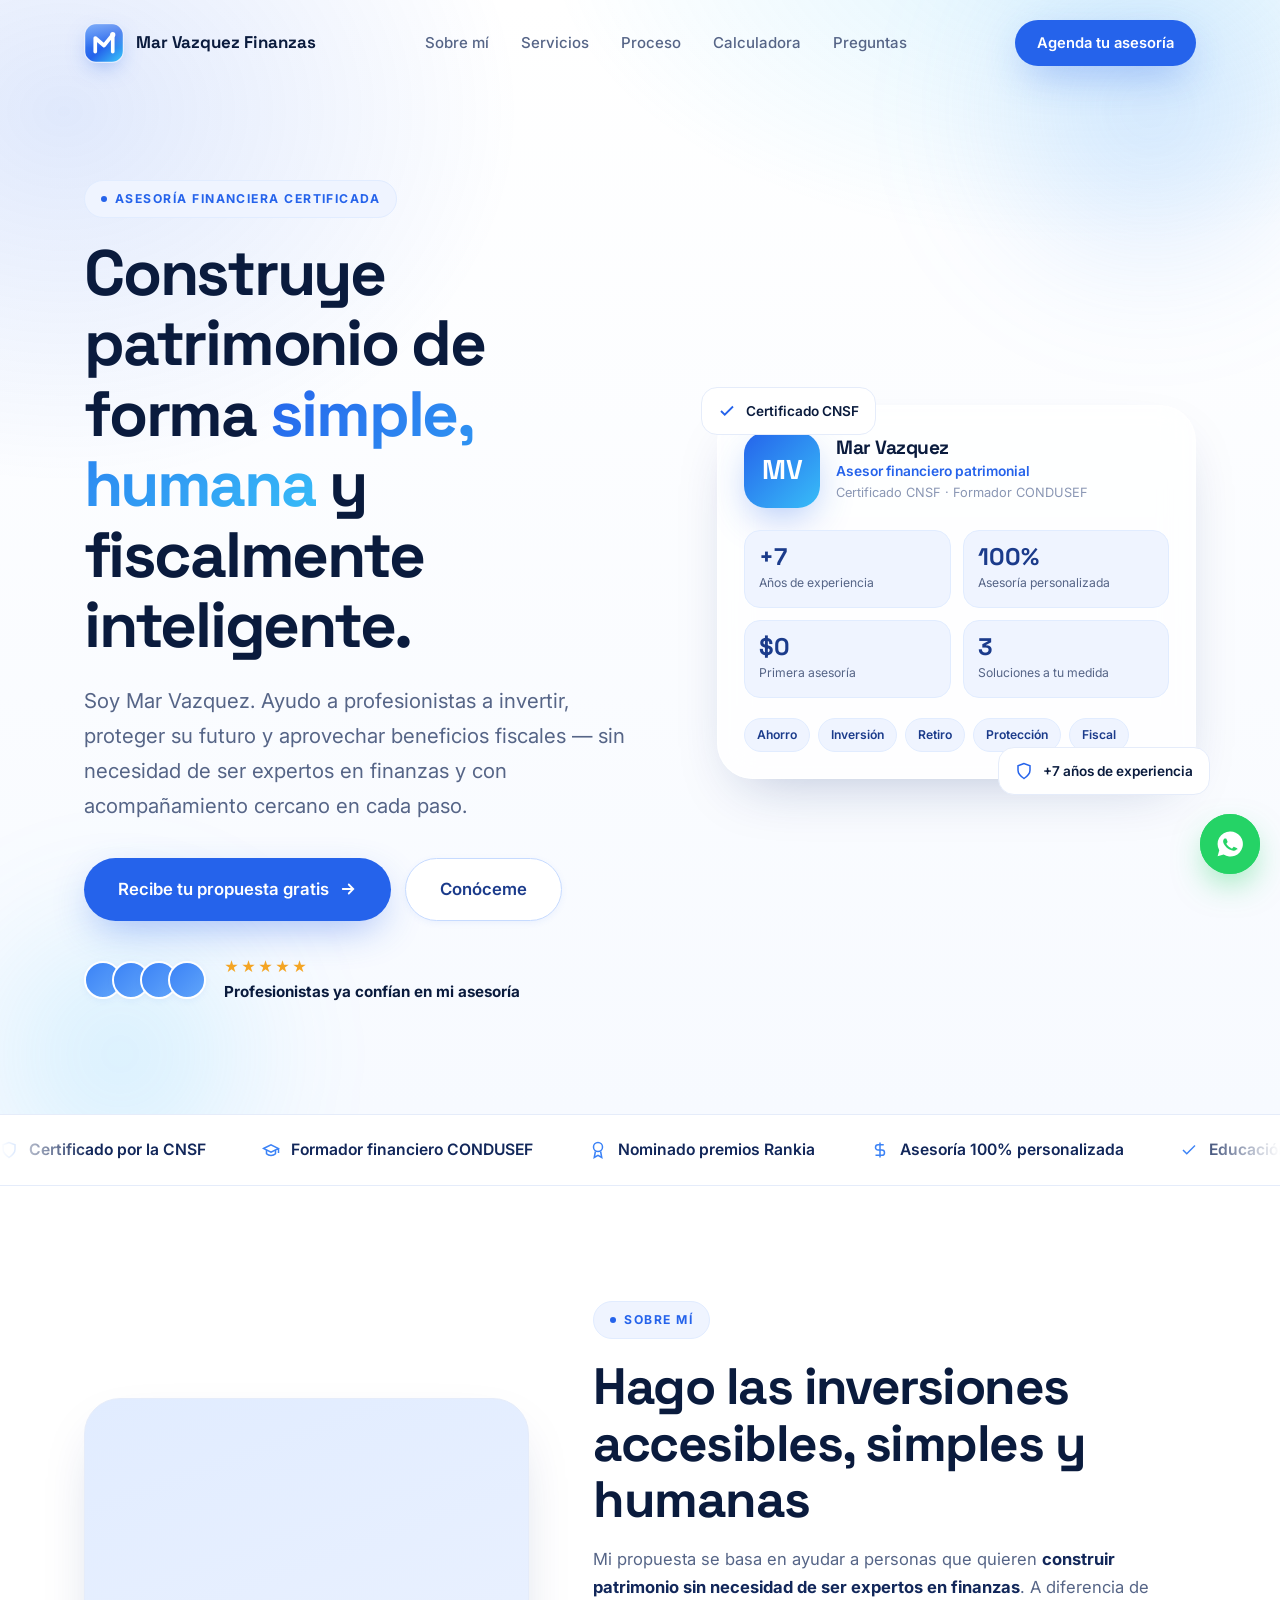
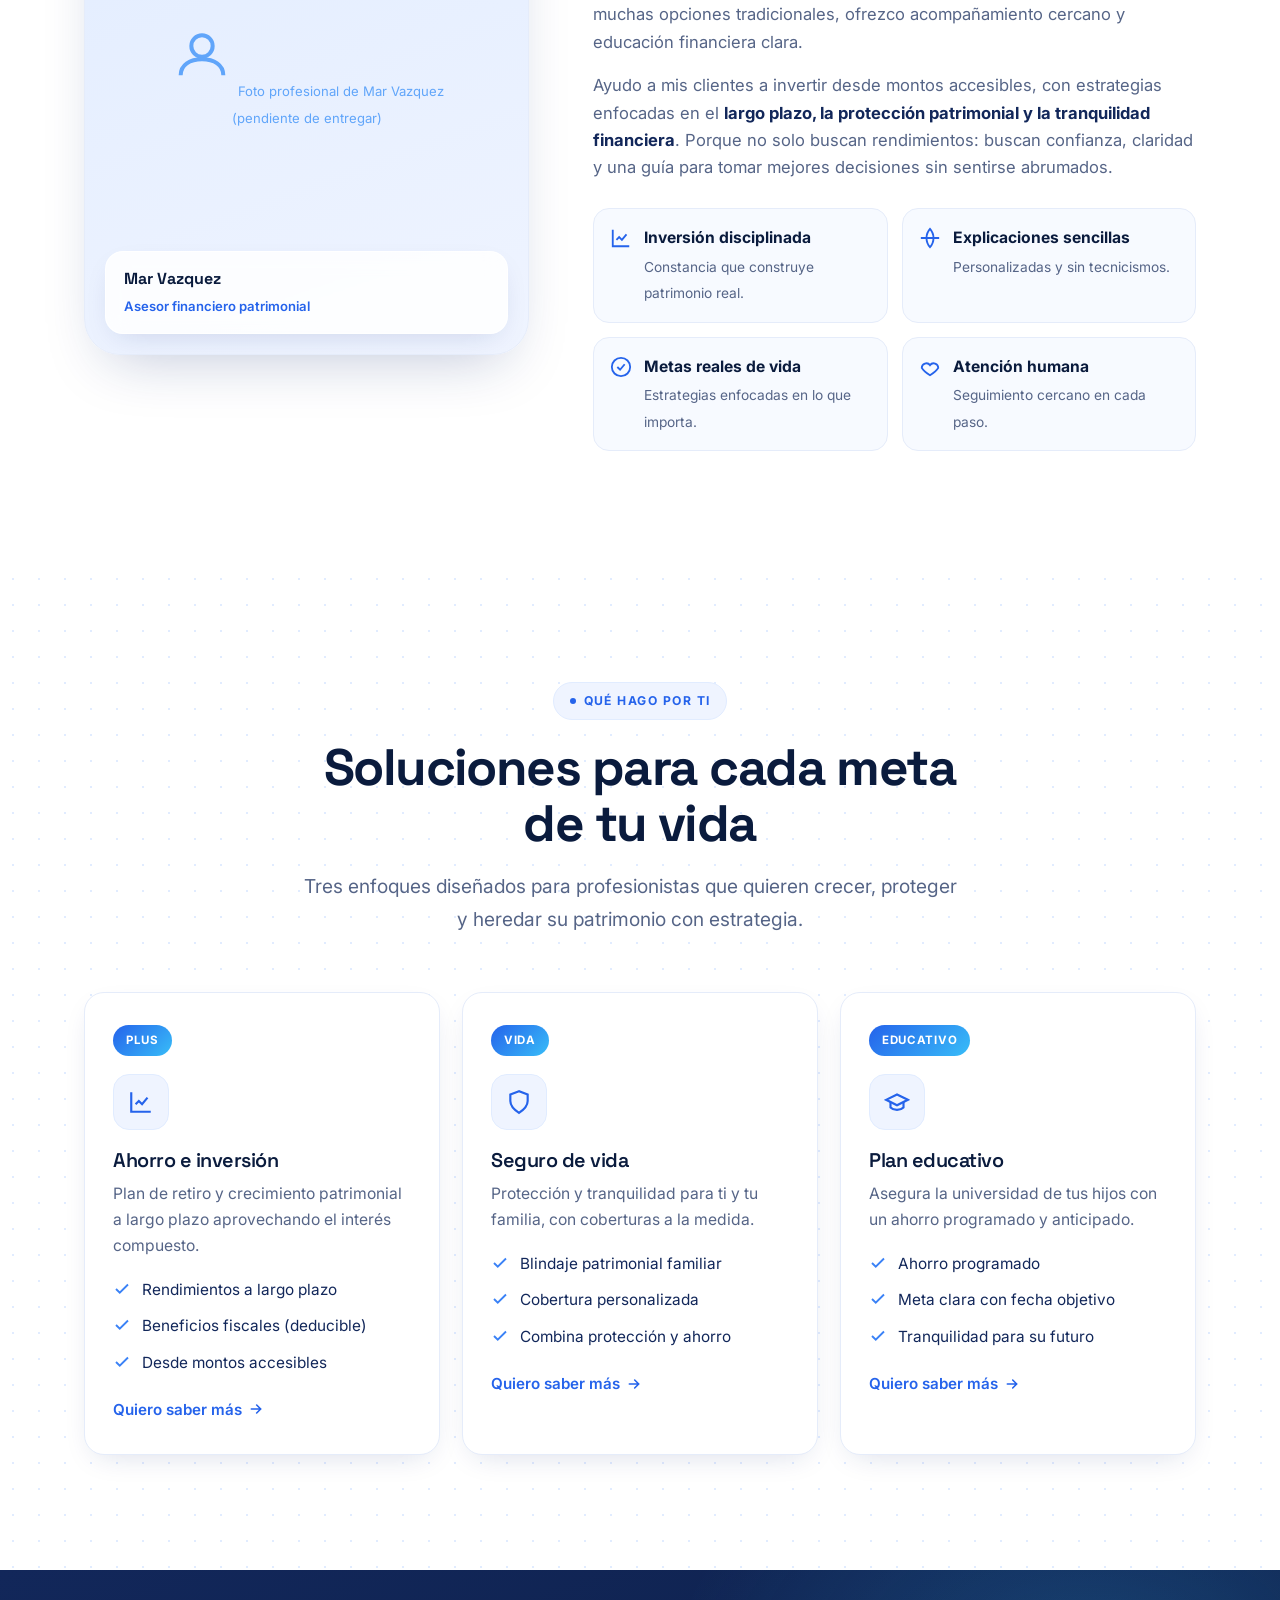
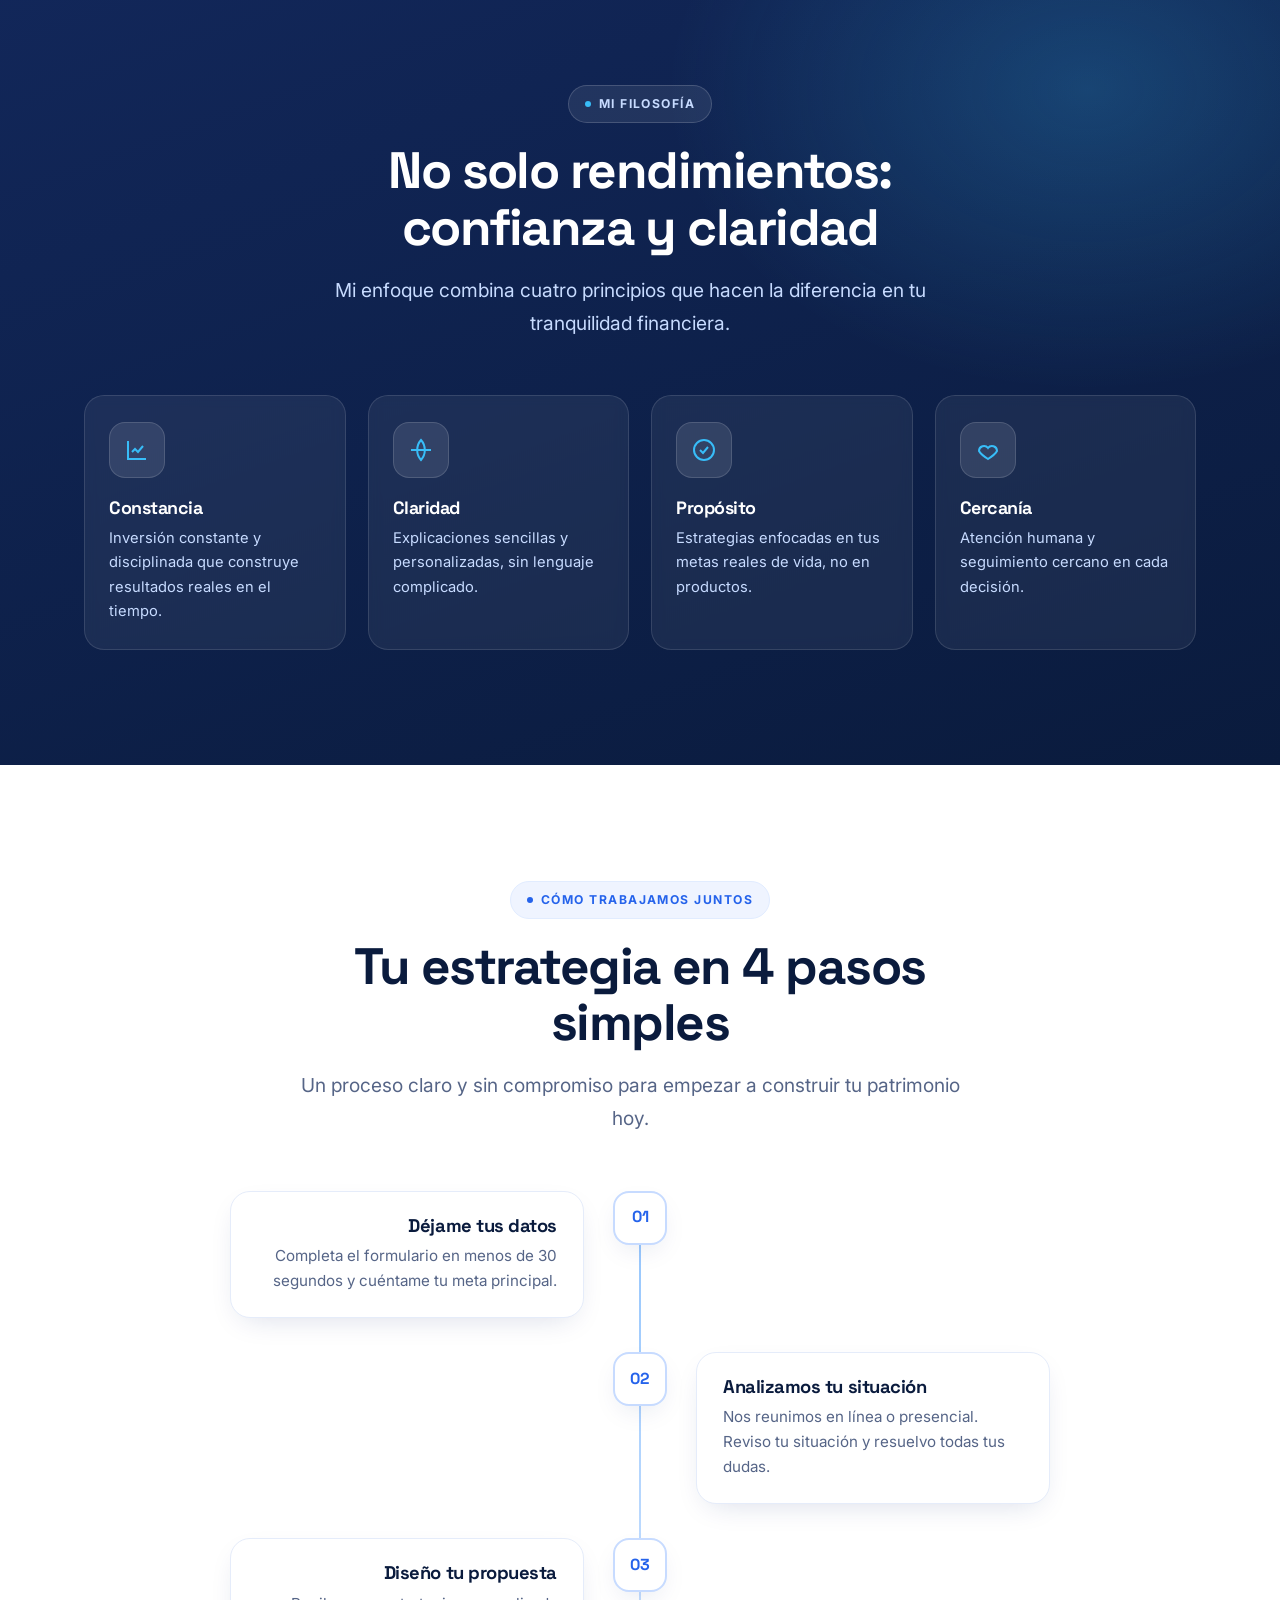
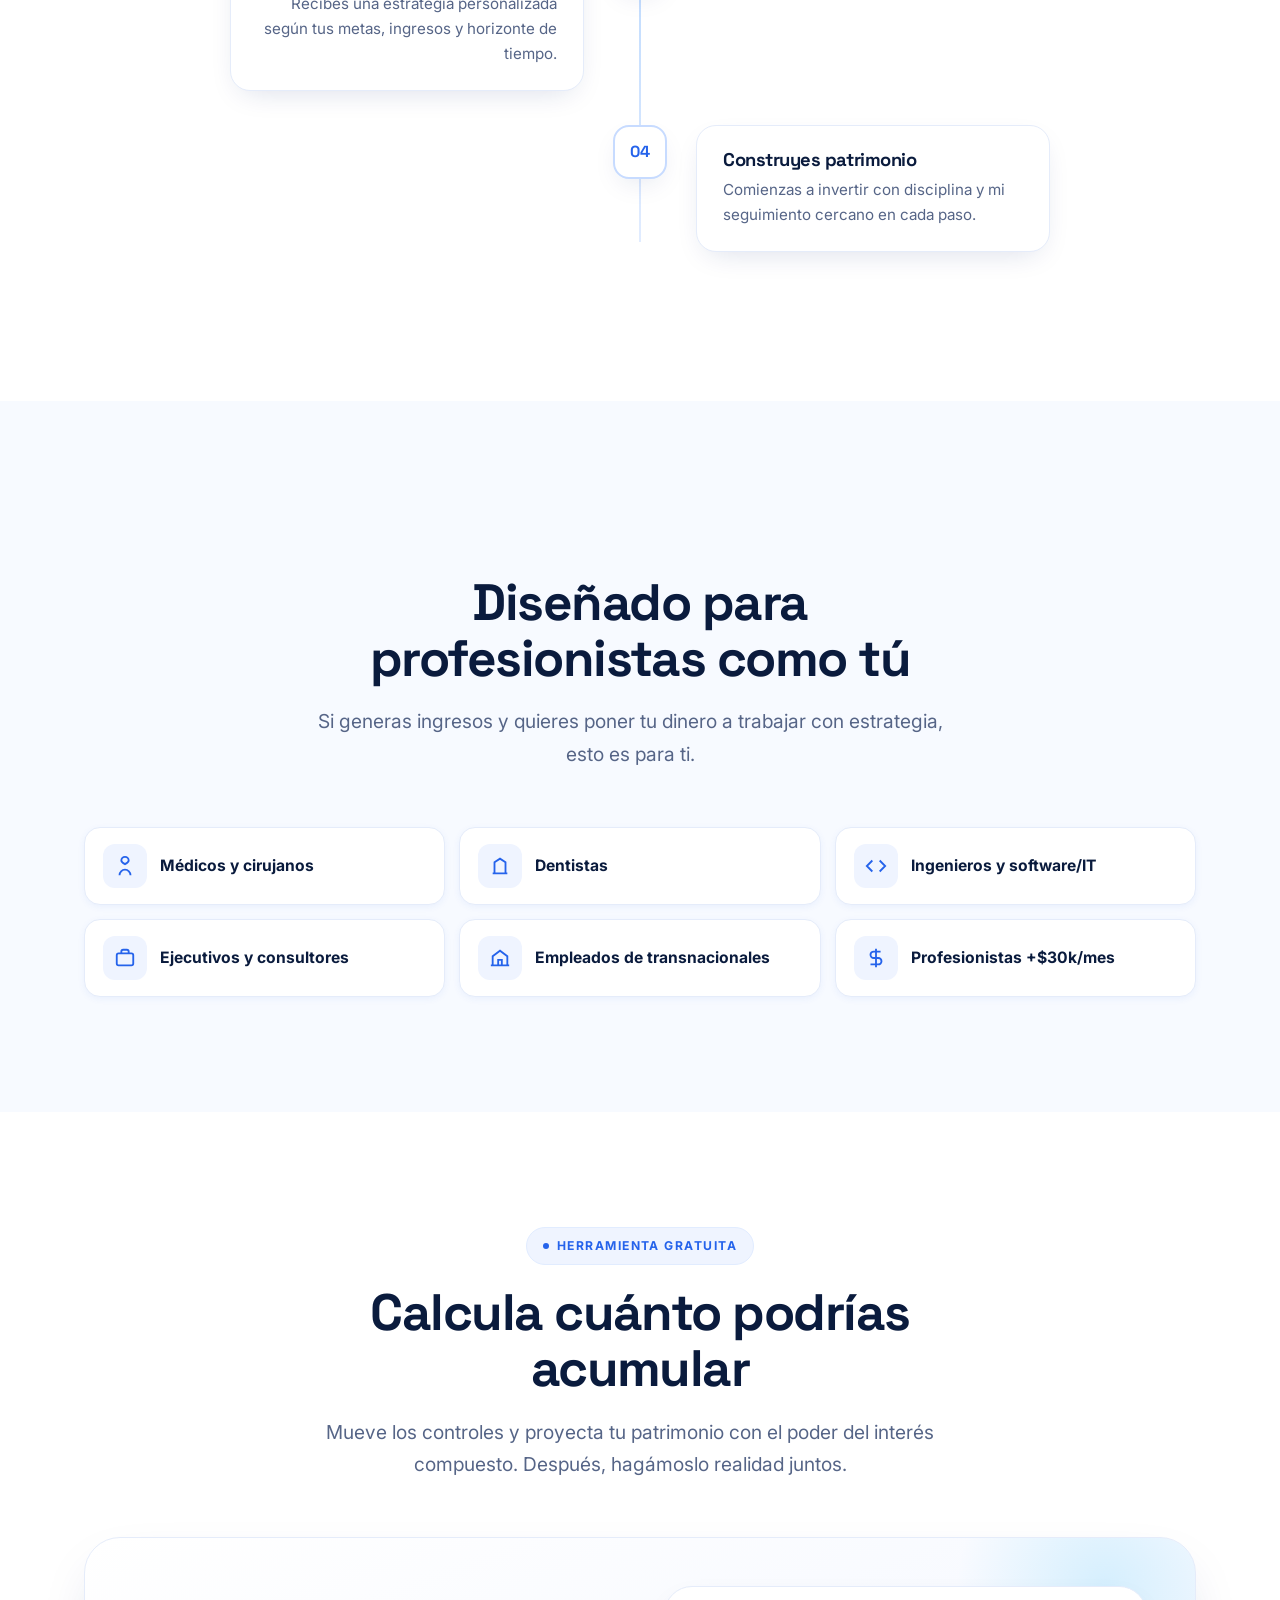
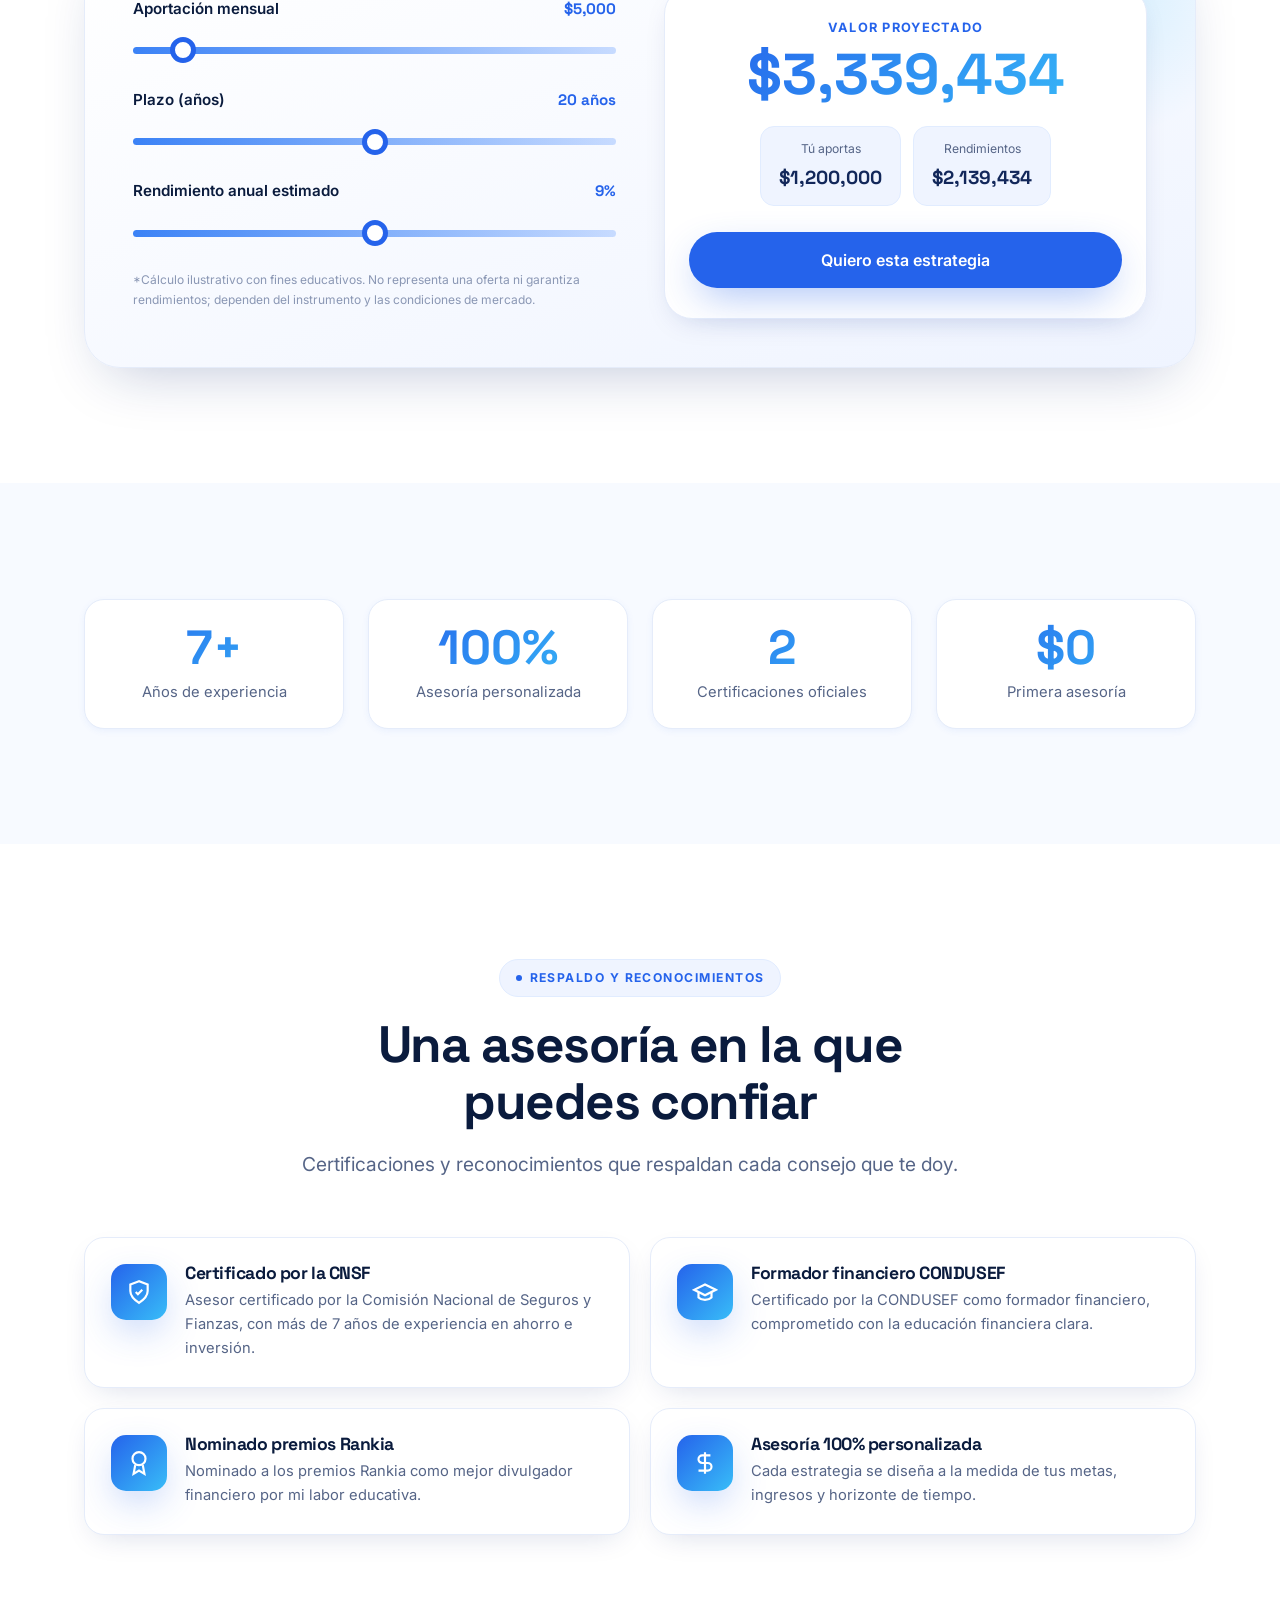
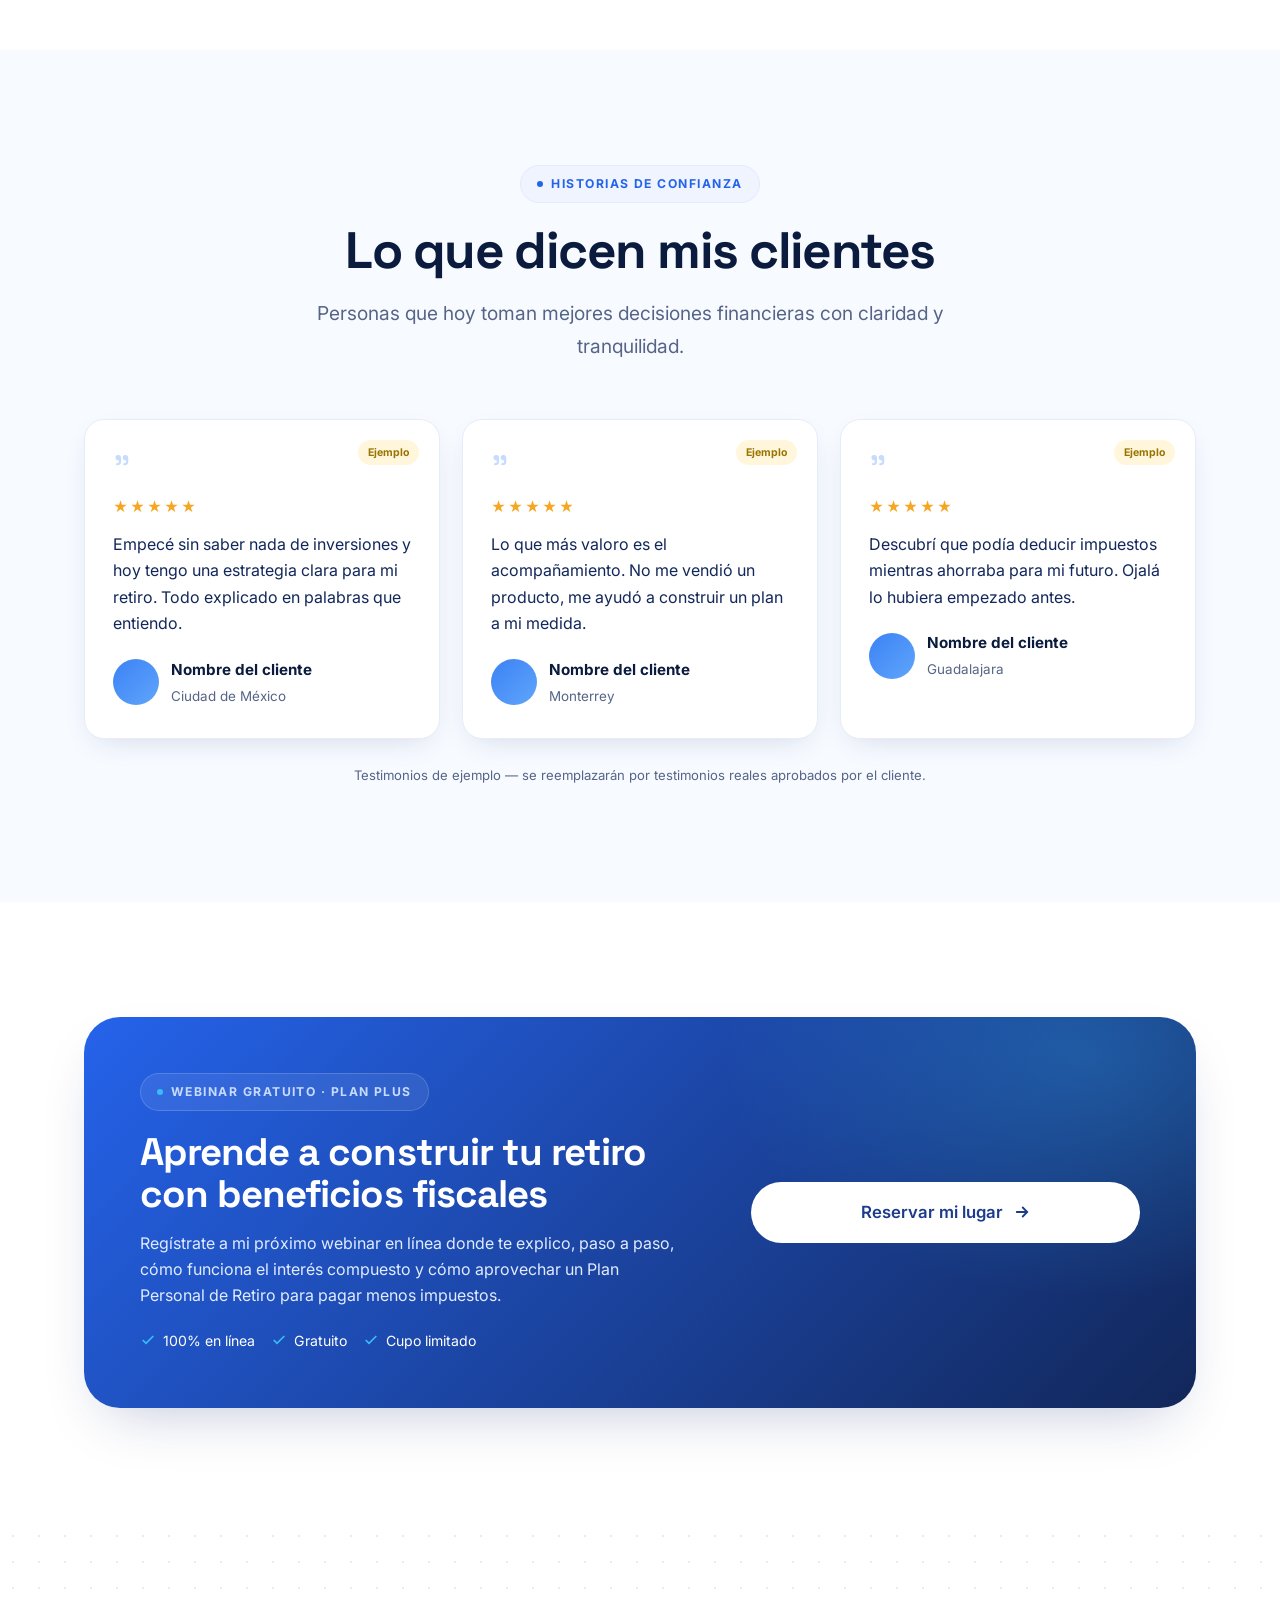
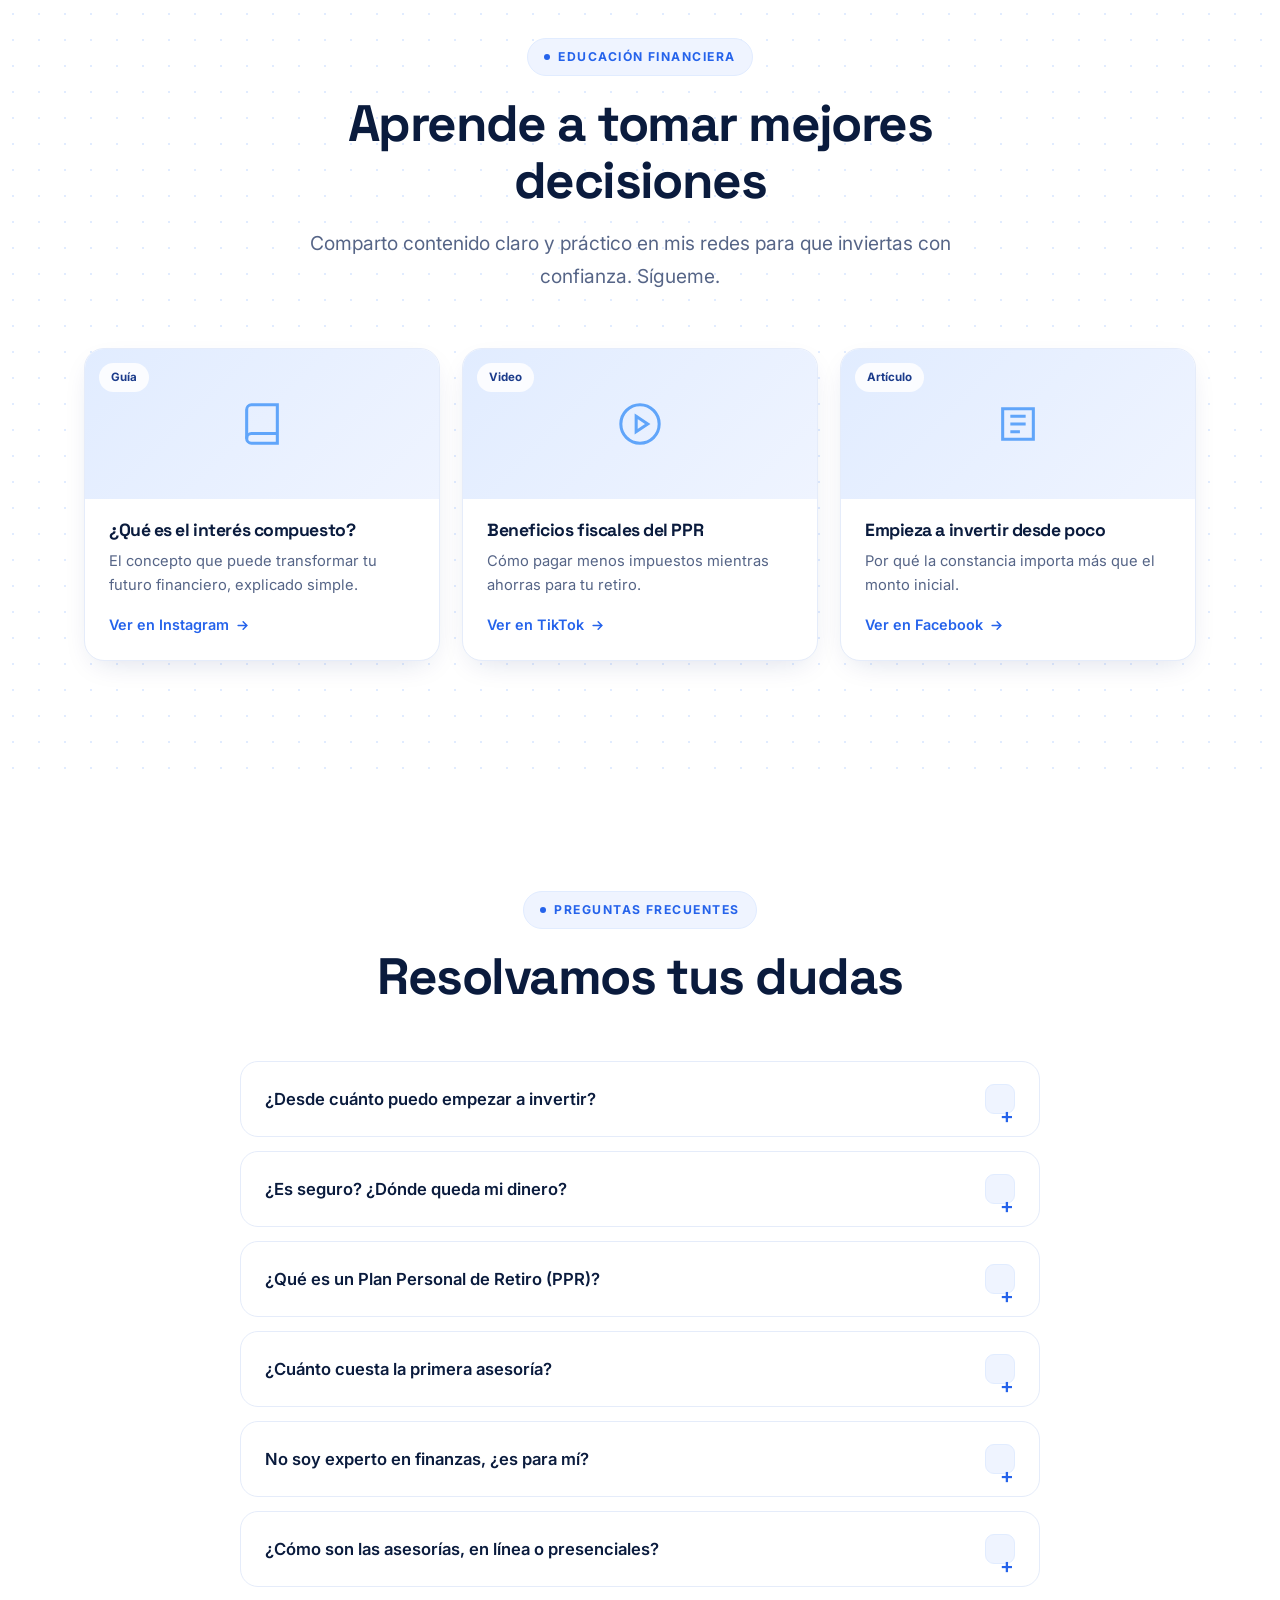
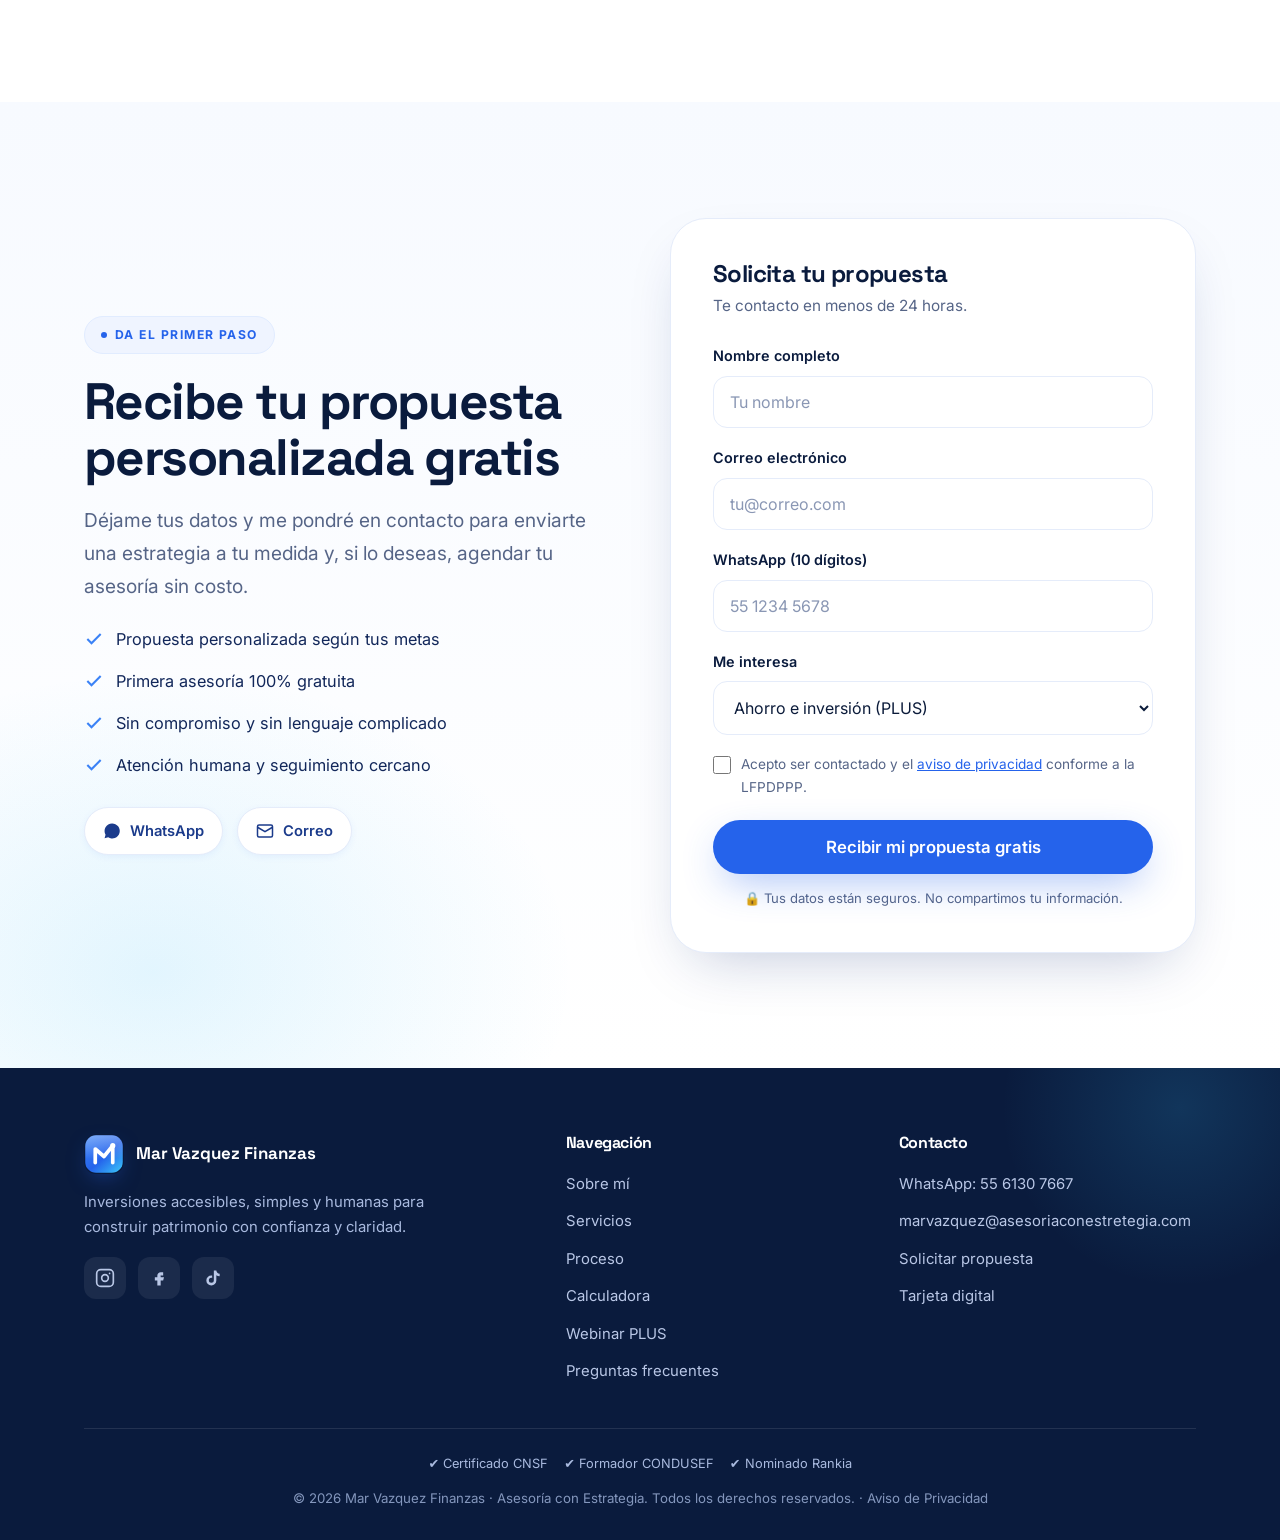
==== index.html @ 8e6b43f3 "Add files via upload" ====
<!DOCTYPE html>
<html lang="es-MX">
<head>
<meta charset="UTF-8" />
<meta name="viewport" content="width=device-width, initial-scale=1.0" />
<title>Mar Vazquez Finanzas · Asesoría patrimonial para profesionistas</title>
<meta name="description" content="Conoce a Mar Vazquez, asesor financiero certificado CNSF y CONDUSEF. Te ayudo a construir patrimonio de forma simple, humana y fiscalmente inteligente con estrategias de ahorro, inversión y protección." />

<!-- Open Graph -->
<meta property="og:type" content="website" />
<meta property="og:title" content="Mar Vazquez Finanzas · Asesoría patrimonial para profesionistas" />
<meta property="og:description" content="Inversiones accesibles, simples y humanas. Construye patrimonio con un asesor certificado CNSF y CONDUSEF." />
<meta property="og:locale" content="es_MX" />

<!-- Favicons -->
<link rel="icon" href="assets/favicon.svg" type="image/svg+xml" />
<link rel="icon" href="assets/favicon-32.png" sizes="32x32" type="image/png" />
<link rel="icon" href="assets/favicon-16.png" sizes="16x16" type="image/png" />
<link rel="apple-touch-icon" href="assets/apple-touch-icon.png" />
<meta name="theme-color" content="#2563EB" />

<link rel="preconnect" href="https://fonts.googleapis.com" />
<link rel="preconnect" href="https://fonts.gstatic.com" crossorigin />
<link href="https://fonts.googleapis.com/css2?family=Inter:wght@400;500;600;700&family=Space+Grotesk:wght@500;600;700&display=swap" rel="stylesheet" />

<!-- Estilos -->
<link rel="stylesheet" href="css/styles.css" />
</head>
<body>

<!-- ======================= HEADER ======================= -->
<header id="header">
  <div class="wrap nav">
    <a href="#top" class="brand"><img class="mark" src="assets/logo.svg" width="40" height="40" alt="Mar Vazquez Finanzas" />Mar Vazquez Finanzas</a>
    <nav class="nav-links">
      <a href="#sobre-mi">Sobre mí</a>
      <a href="#servicios">Servicios</a>
      <a href="#proceso">Proceso</a>
      <a href="#calculadora">Calculadora</a>
      <a href="#faq">Preguntas</a>
    </nav>
    <a href="#contacto" class="btn btn-primary nav-cta"><span class="cta-full">Agenda tu asesoría</span><span class="cta-short">Agenda</span></a>
  </div>
</header>

<!-- ======================= HERO ======================= -->
<section class="hero" id="top">
  <div class="hero-orb o1"></div>
  <div class="hero-orb o2"></div>
  <div class="wrap">
    <div>
      <span class="eyebrow reveal"><span class="dot"></span> Asesoría financiera certificada</span>
      <h1 class="reveal d1">Construye patrimonio de forma <span class="grad-text">simple, humana</span> y fiscalmente inteligente.</h1>
      <p class="sub reveal d2">Soy Mar Vazquez. Ayudo a profesionistas a invertir, proteger su futuro y aprovechar beneficios fiscales — sin necesidad de ser expertos en finanzas y con acompañamiento cercano en cada paso.</p>
      <div class="hero-cta reveal d3">
        <a href="#contacto" class="btn btn-primary btn-lg">Recibe tu propuesta gratis
          <svg width="18" height="18" viewBox="0 0 24 24" fill="none" stroke="currentColor" stroke-width="2.4" stroke-linecap="round"><path d="M5 12h14M13 6l6 6-6 6"/></svg>
        </a>
        <a href="#sobre-mi" class="btn btn-outline btn-lg">Conóceme</a>
      </div>
      <div class="hero-meta reveal d4">
        <div class="avs"><span></span><span></span><span></span><span></span></div>
        <small><span class="stars">★★★★★</span><b>Profesionistas ya confían en mi asesoría</b></small>
      </div>
    </div>

    <div class="hero-visual reveal-scale d2">
      <div class="badge-float b1">
        <svg width="18" height="18" viewBox="0 0 24 24" fill="none" stroke="currentColor" stroke-width="2.4"><path d="M20 6 9 17l-5-5"/></svg>
        Certificado CNSF
      </div>
      <div class="badge-float b2">
        <svg width="18" height="18" viewBox="0 0 24 24" fill="none" stroke="currentColor" stroke-width="2"><path d="M12 2 4 5v6c0 5 3.5 8 8 11 4.5-3 8-6 8-11V5l-8-3Z"/></svg>
        +7 años de experiencia
      </div>
      <div class="profile-card">
        <div class="profile-top">
          <div class="profile-avatar">MV</div>
          <div>
            <h3>Mar Vazquez</h3>
            <div class="role">Asesor financiero patrimonial</div>
            <div class="cert">Certificado CNSF · Formador CONDUSEF</div>
          </div>
        </div>
        <div class="profile-metrics">
          <div class="pm"><div class="k">+7</div><div class="l">Años de experiencia</div></div>
          <div class="pm"><div class="k">100%</div><div class="l">Asesoría personalizada</div></div>
          <div class="pm"><div class="k">$0</div><div class="l">Primera asesoría</div></div>
          <div class="pm"><div class="k">3</div><div class="l">Soluciones a tu medida</div></div>
        </div>
        <div class="profile-tags">
          <span>Ahorro</span><span>Inversión</span><span>Retiro</span><span>Protección</span><span>Fiscal</span>
        </div>
      </div>
    </div>
  </div>
</section>

<!-- ======================= MARQUEE CERTIFICACIONES ======================= -->
<div class="marquee" aria-hidden="true">
  <div class="marquee-track">
    <span class="marquee-item"><svg width="18" height="18" viewBox="0 0 24 24" fill="none" stroke="currentColor" stroke-width="2"><path d="M12 2 4 5v6c0 5 3.5 8 8 11 4.5-3 8-6 8-11V5l-8-3Z"/></svg> Certificado por la CNSF</span>
    <span class="marquee-item"><svg width="18" height="18" viewBox="0 0 24 24" fill="none" stroke="currentColor" stroke-width="2"><path d="M22 10v6M2 10l10-5 10 5-10 5z"/><path d="M6 12v5c3 3 9 3 12 0v-5"/></svg> Formador financiero CONDUSEF</span>
    <span class="marquee-item"><svg width="18" height="18" viewBox="0 0 24 24" fill="none" stroke="currentColor" stroke-width="2"><circle cx="12" cy="8" r="6"/><path d="M8.5 14 7 22l5-3 5 3-1.5-8"/></svg> Nominado premios Rankia</span>
    <span class="marquee-item"><svg width="18" height="18" viewBox="0 0 24 24" fill="none" stroke="currentColor" stroke-width="2"><path d="M12 2v20M17 5H9.5a3.5 3.5 0 0 0 0 7h5a3.5 3.5 0 0 1 0 7H6"/></svg> Asesoría 100% personalizada</span>
    <span class="marquee-item"><svg width="18" height="18" viewBox="0 0 24 24" fill="none" stroke="currentColor" stroke-width="2"><path d="M20 6 9 17l-5-5"/></svg> Educación financiera clara</span>
    <!-- duplicado para loop continuo -->
    <span class="marquee-item"><svg width="18" height="18" viewBox="0 0 24 24" fill="none" stroke="currentColor" stroke-width="2"><path d="M12 2 4 5v6c0 5 3.5 8 8 11 4.5-3 8-6 8-11V5l-8-3Z"/></svg> Certificado por la CNSF</span>
    <span class="marquee-item"><svg width="18" height="18" viewBox="0 0 24 24" fill="none" stroke="currentColor" stroke-width="2"><path d="M22 10v6M2 10l10-5 10 5-10 5z"/><path d="M6 12v5c3 3 9 3 12 0v-5"/></svg> Formador financiero CONDUSEF</span>
    <span class="marquee-item"><svg width="18" height="18" viewBox="0 0 24 24" fill="none" stroke="currentColor" stroke-width="2"><circle cx="12" cy="8" r="6"/><path d="M8.5 14 7 22l5-3 5 3-1.5-8"/></svg> Nominado premios Rankia</span>
    <span class="marquee-item"><svg width="18" height="18" viewBox="0 0 24 24" fill="none" stroke="currentColor" stroke-width="2"><path d="M12 2v20M17 5H9.5a3.5 3.5 0 0 0 0 7h5a3.5 3.5 0 0 1 0 7H6"/></svg> Asesoría 100% personalizada</span>
    <span class="marquee-item"><svg width="18" height="18" viewBox="0 0 24 24" fill="none" stroke="currentColor" stroke-width="2"><path d="M20 6 9 17l-5-5"/></svg> Educación financiera clara</span>
  </div>
</div>

<!-- ======================= SOBRE MÍ ======================= -->
<section class="section-pad" id="sobre-mi">
  <div class="wrap about-grid">
    <div class="about-photo reveal-x">
      <div class="ph">
        <svg viewBox="0 0 24 24" fill="none" stroke="currentColor" stroke-width="1.5"><circle cx="12" cy="9" r="4"/><path d="M4 20c0-4 3.5-6 8-6s8 2 8 6"/></svg>
        <small>Foto profesional de Mar Vazquez<br>(pendiente de entregar)</small>
      </div>
      <div class="sig">
        <b>Mar Vazquez</b>
        <span>Asesor financiero patrimonial</span>
      </div>
    </div>
    <div class="about-text reveal-x right">
      <span class="eyebrow"><span class="dot"></span> Sobre mí</span>
      <h2 class="title">Hago las inversiones accesibles, simples y humanas</h2>
      <p>Mi propuesta se basa en ayudar a personas que quieren <strong>construir patrimonio sin necesidad de ser expertos en finanzas</strong>. A diferencia de muchas opciones tradicionales, ofrezco acompañamiento cercano y educación financiera clara.</p>
      <p>Ayudo a mis clientes a invertir desde montos accesibles, con estrategias enfocadas en el <strong>largo plazo, la protección patrimonial y la tranquilidad financiera</strong>. Porque no solo buscan rendimientos: buscan confianza, claridad y una guía para tomar mejores decisiones sin sentirse abrumados.</p>
      <div class="pillars">
        <div class="pillar"><svg width="22" height="22" viewBox="0 0 24 24" fill="none" stroke="currentColor" stroke-width="2"><path d="M3 3v18h18"/><path d="m7 14 3-3 3 3 5-6"/></svg><div><b>Inversión disciplinada</b><span>Constancia que construye patrimonio real.</span></div></div>
        <div class="pillar"><svg width="22" height="22" viewBox="0 0 24 24" fill="none" stroke="currentColor" stroke-width="2"><path d="M2 12h20M12 2a15 15 0 0 1 0 20 15 15 0 0 1 0-20Z"/></svg><div><b>Explicaciones sencillas</b><span>Personalizadas y sin tecnicismos.</span></div></div>
        <div class="pillar"><svg width="22" height="22" viewBox="0 0 24 24" fill="none" stroke="currentColor" stroke-width="2"><circle cx="12" cy="12" r="10"/><path d="m8 12 3 3 5-6"/></svg><div><b>Metas reales de vida</b><span>Estrategias enfocadas en lo que importa.</span></div></div>
        <div class="pillar"><svg width="22" height="22" viewBox="0 0 24 24" fill="none" stroke="currentColor" stroke-width="2"><path d="M12 21s-7-4.35-9-8a5 5 0 0 1 9-3 5 5 0 0 1 9 3c-2 3.65-9 8-9 8Z"/></svg><div><b>Atención humana</b><span>Seguimiento cercano en cada paso.</span></div></div>
      </div>
    </div>
  </div>
</section>

<!-- ======================= SERVICIOS / QUÉ HAGO ======================= -->
<section class="section-pad dotgrid" id="servicios">
  <div class="wrap">
    <div class="shead">
      <span class="eyebrow reveal"><span class="dot"></span> Qué hago por ti</span>
      <h2 class="title reveal d1">Soluciones para cada meta de tu vida</h2>
      <p class="lead reveal d2">Tres enfoques diseñados para profesionistas que quieren crecer, proteger y heredar su patrimonio con estrategia.</p>
    </div>
    <div class="grid cols-3">
      <div class="card prod reveal">
        <span class="tag">PLUS</span>
        <div class="icon"><svg width="26" height="26" viewBox="0 0 24 24" fill="none" stroke="currentColor" stroke-width="2"><path d="M3 3v18h18"/><path d="m7 14 3-3 3 3 5-6"/></svg></div>
        <h3>Ahorro e inversión</h3>
        <p>Plan de retiro y crecimiento patrimonial a largo plazo aprovechando el interés compuesto.</p>
        <ul>
          <li><svg width="18" height="18" viewBox="0 0 24 24" fill="none" stroke="currentColor" stroke-width="2.5"><path d="M20 6 9 17l-5-5"/></svg> Rendimientos a largo plazo</li>
          <li><svg width="18" height="18" viewBox="0 0 24 24" fill="none" stroke="currentColor" stroke-width="2.5"><path d="M20 6 9 17l-5-5"/></svg> Beneficios fiscales (deducible)</li>
          <li><svg width="18" height="18" viewBox="0 0 24 24" fill="none" stroke="currentColor" stroke-width="2.5"><path d="M20 6 9 17l-5-5"/></svg> Desde montos accesibles</li>
        </ul>
        <a href="#contacto" class="plink" data-interest="Ahorro e inversión (PLUS)">Quiero saber más
          <svg width="16" height="16" viewBox="0 0 24 24" fill="none" stroke="currentColor" stroke-width="2.4" stroke-linecap="round"><path d="M5 12h14M13 6l6 6-6 6"/></svg></a>
      </div>
      <div class="card prod reveal d1">
        <span class="tag">VIDA</span>
        <div class="icon"><svg width="26" height="26" viewBox="0 0 24 24" fill="none" stroke="currentColor" stroke-width="2"><path d="M12 2 4 5v6c0 5 3.5 8 8 11 4.5-3 8-6 8-11V5l-8-3Z"/></svg></div>
        <h3>Seguro de vida</h3>
        <p>Protección y tranquilidad para ti y tu familia, con coberturas a la medida.</p>
        <ul>
          <li><svg width="18" height="18" viewBox="0 0 24 24" fill="none" stroke="currentColor" stroke-width="2.5"><path d="M20 6 9 17l-5-5"/></svg> Blindaje patrimonial familiar</li>
          <li><svg width="18" height="18" viewBox="0 0 24 24" fill="none" stroke="currentColor" stroke-width="2.5"><path d="M20 6 9 17l-5-5"/></svg> Cobertura personalizada</li>
          <li><svg width="18" height="18" viewBox="0 0 24 24" fill="none" stroke="currentColor" stroke-width="2.5"><path d="M20 6 9 17l-5-5"/></svg> Combina protección y ahorro</li>
        </ul>
        <a href="#contacto" class="plink" data-interest="Seguro de vida (VIDA)">Quiero saber más
          <svg width="16" height="16" viewBox="0 0 24 24" fill="none" stroke="currentColor" stroke-width="2.4" stroke-linecap="round"><path d="M5 12h14M13 6l6 6-6 6"/></svg></a>
      </div>
      <div class="card prod reveal d2">
        <span class="tag">EDUCATIVO</span>
        <div class="icon"><svg width="26" height="26" viewBox="0 0 24 24" fill="none" stroke="currentColor" stroke-width="2"><path d="M22 10 12 5 2 10l10 5 10-5Z"/><path d="M6 12v5c3 3 9 3 12 0v-5"/></svg></div>
        <h3>Plan educativo</h3>
        <p>Asegura la universidad de tus hijos con un ahorro programado y anticipado.</p>
        <ul>
          <li><svg width="18" height="18" viewBox="0 0 24 24" fill="none" stroke="currentColor" stroke-width="2.5"><path d="M20 6 9 17l-5-5"/></svg> Ahorro programado</li>
          <li><svg width="18" height="18" viewBox="0 0 24 24" fill="none" stroke="currentColor" stroke-width="2.5"><path d="M20 6 9 17l-5-5"/></svg> Meta clara con fecha objetivo</li>
          <li><svg width="18" height="18" viewBox="0 0 24 24" fill="none" stroke="currentColor" stroke-width="2.5"><path d="M20 6 9 17l-5-5"/></svg> Tranquilidad para su futuro</li>
        </ul>
        <a href="#contacto" class="plink" data-interest="Plan educativo (EDUCATIVO)">Quiero saber más
          <svg width="16" height="16" viewBox="0 0 24 24" fill="none" stroke="currentColor" stroke-width="2.4" stroke-linecap="round"><path d="M5 12h14M13 6l6 6-6 6"/></svg></a>
      </div>
    </div>
  </div>
</section>

<!-- ======================= FILOSOFÍA (banda azul) ======================= -->
<section class="section-pad philo on-dark">
  <div class="wrap">
    <div class="shead">
      <span class="eyebrow on-dark reveal"><span class="dot"></span> Mi filosofía</span>
      <h2 class="title reveal d1">No solo rendimientos: confianza y claridad</h2>
      <p class="lead reveal d2">Mi enfoque combina cuatro principios que hacen la diferencia en tu tranquilidad financiera.</p>
    </div>
    <div class="philo-grid">
      <div class="philo-card reveal"><div class="icon"><svg width="24" height="24" viewBox="0 0 24 24" fill="none" stroke="currentColor" stroke-width="2"><path d="M3 3v18h18"/><path d="m7 14 3-3 3 3 5-6"/></svg></div><h3>Constancia</h3><p>Inversión constante y disciplinada que construye resultados reales en el tiempo.</p></div>
      <div class="philo-card reveal d1"><div class="icon"><svg width="24" height="24" viewBox="0 0 24 24" fill="none" stroke="currentColor" stroke-width="2"><path d="M2 12h20M12 2a15 15 0 0 1 0 20 15 15 0 0 1 0-20Z"/></svg></div><h3>Claridad</h3><p>Explicaciones sencillas y personalizadas, sin lenguaje complicado.</p></div>
      <div class="philo-card reveal d2"><div class="icon"><svg width="24" height="24" viewBox="0 0 24 24" fill="none" stroke="currentColor" stroke-width="2"><circle cx="12" cy="12" r="10"/><path d="m8 12 3 3 5-6"/></svg></div><h3>Propósito</h3><p>Estrategias enfocadas en tus metas reales de vida, no en productos.</p></div>
      <div class="philo-card reveal d3"><div class="icon"><svg width="24" height="24" viewBox="0 0 24 24" fill="none" stroke="currentColor" stroke-width="2"><path d="M12 21s-7-4.35-9-8a5 5 0 0 1 9-3 5 5 0 0 1 9 3c-2 3.65-9 8-9 8Z"/></svg></div><h3>Cercanía</h3><p>Atención humana y seguimiento cercano en cada decisión.</p></div>
    </div>
  </div>
</section>

<!-- ======================= PROCESO (timeline) ======================= -->
<section class="section-pad" id="proceso">
  <div class="wrap">
    <div class="shead">
      <span class="eyebrow reveal"><span class="dot"></span> Cómo trabajamos juntos</span>
      <h2 class="title reveal d1">Tu estrategia en 4 pasos simples</h2>
      <p class="lead reveal d2">Un proceso claro y sin compromiso para empezar a construir tu patrimonio hoy.</p>
    </div>
    <div class="timeline">
      <div class="tstep reveal"><div class="tnode">01</div><div class="tcard"><h3>Déjame tus datos</h3><p>Completa el formulario en menos de 30 segundos y cuéntame tu meta principal.</p></div></div>
      <div class="tstep reveal"><div class="tnode">02</div><div class="tcard"><h3>Analizamos tu situación</h3><p>Nos reunimos en línea o presencial. Reviso tu situación y resuelvo todas tus dudas.</p></div></div>
      <div class="tstep reveal"><div class="tnode">03</div><div class="tcard"><h3>Diseño tu propuesta</h3><p>Recibes una estrategia personalizada según tus metas, ingresos y horizonte de tiempo.</p></div></div>
      <div class="tstep reveal"><div class="tnode">04</div><div class="tcard"><h3>Construyes patrimonio</h3><p>Comienzas a invertir con disciplina y mi seguimiento cercano en cada paso.</p></div></div>
    </div>
  </div>
</section>

<!-- ======================= PARA QUIÉN ======================= -->
<section class="section-pad audience">
  <div class="wrap">
    <div class="shead">
      <span class="eyebrow reveal"><span class="dot"></span> Para quién es</span>
      <h2 class="title reveal d1">Diseñado para profesionistas como tú</h2>
      <p class="lead reveal d2">Si generas ingresos y quieres poner tu dinero a trabajar con estrategia, esto es para ti.</p>
    </div>
    <div class="aud-list">
      <div class="aud reveal"><div class="ai"><svg width="22" height="22" viewBox="0 0 24 24" fill="none" stroke="currentColor" stroke-width="2"><path d="M12 2a4 4 0 0 1 4 4c0 2-4 4-4 4s-4-2-4-4a4 4 0 0 1 4-4Z"/><path d="M6 22a6 6 0 0 1 12 0"/></svg></div><b>Médicos y cirujanos</b></div>
      <div class="aud reveal d1"><div class="ai"><svg width="22" height="22" viewBox="0 0 24 24" fill="none" stroke="currentColor" stroke-width="2"><path d="M4 20h16M6 20V8l6-4 6 4v12"/></svg></div><b>Dentistas</b></div>
      <div class="aud reveal d2"><div class="ai"><svg width="22" height="22" viewBox="0 0 24 24" fill="none" stroke="currentColor" stroke-width="2"><path d="m8 6-6 6 6 6M16 6l6 6-6 6"/></svg></div><b>Ingenieros y software/IT</b></div>
      <div class="aud reveal"><div class="ai"><svg width="22" height="22" viewBox="0 0 24 24" fill="none" stroke="currentColor" stroke-width="2"><rect x="3" y="7" width="18" height="13" rx="2"/><path d="M8 7V5a2 2 0 0 1 2-2h4a2 2 0 0 1 2 2v2"/></svg></div><b>Ejecutivos y consultores</b></div>
      <div class="aud reveal d1"><div class="ai"><svg width="22" height="22" viewBox="0 0 24 24" fill="none" stroke="currentColor" stroke-width="2"><path d="M2 20h20M4 20V10l8-6 8 6v10"/><path d="M10 20v-6h4v6"/></svg></div><b>Empleados de transnacionales</b></div>
      <div class="aud reveal d2"><div class="ai"><svg width="22" height="22" viewBox="0 0 24 24" fill="none" stroke="currentColor" stroke-width="2"><path d="M12 2v20M17 5H9.5a3.5 3.5 0 0 0 0 7h5a3.5 3.5 0 0 1 0 7H6"/></svg></div><b>Profesionistas +$30k/mes</b></div>
    </div>
  </div>
</section>

<!-- ======================= CALCULADORA ======================= -->
<section class="section-pad calc-sec" id="calculadora">
  <div class="wrap">
    <div class="shead">
      <span class="eyebrow reveal"><span class="dot"></span> Herramienta gratuita</span>
      <h2 class="title reveal d1">Calcula cuánto podrías acumular</h2>
      <p class="lead reveal d2">Mueve los controles y proyecta tu patrimonio con el poder del interés compuesto. Después, hagámoslo realidad juntos.</p>
    </div>
    <div class="calc reveal-scale d1">
      <div class="calc-controls">
        <div class="field">
          <label>Aportación mensual <b id="v-monthly">$5,000</b></label>
          <input type="range" id="r-monthly" min="1000" max="50000" step="500" value="5000" />
        </div>
        <div class="field">
          <label>Plazo (años) <b id="v-years">20 años</b></label>
          <input type="range" id="r-years" min="5" max="35" step="1" value="20" />
        </div>
        <div class="field">
          <label>Rendimiento anual estimado <b id="v-rate">9%</b></label>
          <input type="range" id="r-rate" min="4" max="14" step="0.5" value="9" />
        </div>
        <p class="disclaimer">*Cálculo ilustrativo con fines educativos. No representa una oferta ni garantiza rendimientos; dependen del instrumento y las condiciones de mercado.</p>
      </div>
      <div class="calc-result">
        <div class="kh">Valor proyectado</div>
        <div class="amount" id="calc-total">$0</div>
        <div class="split">
          <div><span>Tú aportas</span><b id="calc-invested">$0</b></div>
          <div><span>Rendimientos</span><b id="calc-gains">$0</b></div>
        </div>
        <a href="#contacto" class="btn btn-primary btn-block">Quiero esta estrategia</a>
      </div>
    </div>
  </div>
</section>

<!-- ======================= STATS ======================= -->
<section class="section-pad stats-sec">
  <div class="wrap">
    <div class="stats">
      <div class="stat reveal"><div class="n" data-count="7" data-suffix="+">0</div><div class="l">Años de experiencia</div></div>
      <div class="stat reveal d1"><div class="n" data-count="100" data-suffix="%">0</div><div class="l">Asesoría personalizada</div></div>
      <div class="stat reveal d2"><div class="n" data-count="2" data-suffix="">0</div><div class="l">Certificaciones oficiales</div></div>
      <div class="stat reveal d3"><div class="n" data-count="0" data-prefix="$" data-suffix="">0</div><div class="l">Primera asesoría</div></div>
    </div>
  </div>
</section>

<!-- ======================= RECONOCIMIENTOS ======================= -->
<section class="section-pad">
  <div class="wrap">
    <div class="shead">
      <span class="eyebrow reveal"><span class="dot"></span> Respaldo y reconocimientos</span>
      <h2 class="title reveal d1">Una asesoría en la que puedes confiar</h2>
      <p class="lead reveal d2">Certificaciones y reconocimientos que respaldan cada consejo que te doy.</p>
    </div>
    <div class="awards">
      <div class="award reveal"><div class="amark"><svg width="26" height="26" viewBox="0 0 24 24" fill="none" stroke="currentColor" stroke-width="2"><path d="M12 2 4 5v6c0 5 3.5 8 8 11 4.5-3 8-6 8-11V5l-8-3Z"/><path d="m9 12 2 2 4-4"/></svg></div><div><h3>Certificado por la CNSF</h3><p>Asesor certificado por la Comisión Nacional de Seguros y Fianzas, con más de 7 años de experiencia en ahorro e inversión.</p></div></div>
      <div class="award reveal d1"><div class="amark"><svg width="26" height="26" viewBox="0 0 24 24" fill="none" stroke="currentColor" stroke-width="2"><path d="M22 10 12 5 2 10l10 5 10-5Z"/><path d="M6 12v5c3 3 9 3 12 0v-5"/></svg></div><div><h3>Formador financiero CONDUSEF</h3><p>Certificado por la CONDUSEF como formador financiero, comprometido con la educación financiera clara.</p></div></div>
      <div class="award reveal d2"><div class="amark"><svg width="26" height="26" viewBox="0 0 24 24" fill="none" stroke="currentColor" stroke-width="2"><circle cx="12" cy="8" r="6"/><path d="M8.5 14 7 22l5-3 5 3-1.5-8"/></svg></div><div><h3>Nominado premios Rankia</h3><p>Nominado a los premios Rankia como mejor divulgador financiero por mi labor educativa.</p></div></div>
      <div class="award reveal d3"><div class="amark"><svg width="26" height="26" viewBox="0 0 24 24" fill="none" stroke="currentColor" stroke-width="2"><path d="M12 2v20M17 5H9.5a3.5 3.5 0 0 0 0 7h5a3.5 3.5 0 0 1 0 7H6"/></svg></div><div><h3>Asesoría 100% personalizada</h3><p>Cada estrategia se diseña a la medida de tus metas, ingresos y horizonte de tiempo.</p></div></div>
    </div>
  </div>
</section>

<!-- ======================= TESTIMONIOS ======================= -->
<section class="section-pad testi-sec">
  <div class="wrap">
    <div class="shead">
      <span class="eyebrow reveal"><span class="dot"></span> Historias de confianza</span>
      <h2 class="title reveal d1">Lo que dicen mis clientes</h2>
      <p class="lead reveal d2">Personas que hoy toman mejores decisiones financieras con claridad y tranquilidad.</p>
    </div>
    <div class="grid cols-3">
      <div class="testi reveal"><span class="badge">Ejemplo</span><div class="quote">"</div><div class="stars">★★★★★</div><p class="t">Empecé sin saber nada de inversiones y hoy tengo una estrategia clara para mi retiro. Todo explicado en palabras que entiendo.</p><div class="who"><div class="av"></div><div><b>Nombre del cliente</b><span>Ciudad de México</span></div></div></div>
      <div class="testi reveal d1"><span class="badge">Ejemplo</span><div class="quote">"</div><div class="stars">★★★★★</div><p class="t">Lo que más valoro es el acompañamiento. No me vendió un producto, me ayudó a construir un plan a mi medida.</p><div class="who"><div class="av"></div><div><b>Nombre del cliente</b><span>Monterrey</span></div></div></div>
      <div class="testi reveal d2"><span class="badge">Ejemplo</span><div class="quote">"</div><div class="stars">★★★★★</div><p class="t">Descubrí que podía deducir impuestos mientras ahorraba para mi futuro. Ojalá lo hubiera empezado antes.</p><div class="who"><div class="av"></div><div><b>Nombre del cliente</b><span>Guadalajara</span></div></div></div>
    </div>
    <p class="center" style="font-size:.82rem;color:var(--slate);margin-top:26px">Testimonios de ejemplo — se reemplazarán por testimonios reales aprobados por el cliente.</p>
  </div>
</section>

<!-- ======================= WEBINAR PLUS ======================= -->
<section class="section-pad" id="webinar">
  <div class="wrap">
    <div class="webinar reveal-scale">
      <div>
        <span class="eyebrow on-dark"><span class="dot"></span> Webinar gratuito · Plan PLUS</span>
        <h2>Aprende a construir tu retiro con beneficios fiscales</h2>
        <p>Regístrate a mi próximo webinar en línea donde te explico, paso a paso, cómo funciona el interés compuesto y cómo aprovechar un Plan Personal de Retiro para pagar menos impuestos.</p>
        <div class="wfeat">
          <span><svg width="16" height="16" viewBox="0 0 24 24" fill="none" stroke="currentColor" stroke-width="2.5"><path d="M20 6 9 17l-5-5"/></svg> 100% en línea</span>
          <span><svg width="16" height="16" viewBox="0 0 24 24" fill="none" stroke="currentColor" stroke-width="2.5"><path d="M20 6 9 17l-5-5"/></svg> Gratuito</span>
          <span><svg width="16" height="16" viewBox="0 0 24 24" fill="none" stroke="currentColor" stroke-width="2.5"><path d="M20 6 9 17l-5-5"/></svg> Cupo limitado</span>
        </div>
      </div>
      <div class="wbtn">
        <a href="#contacto" class="btn btn-white btn-block btn-lg" data-interest="Webinar PLUS">Reservar mi lugar
          <svg width="18" height="18" viewBox="0 0 24 24" fill="none" stroke="currentColor" stroke-width="2.4" stroke-linecap="round"><path d="M5 12h14M13 6l6 6-6 6"/></svg>
        </a>
      </div>
    </div>
  </div>
</section>

<!-- ======================= RECURSOS / EDUCACIÓN ======================= -->
<section class="section-pad dotgrid">
  <div class="wrap">
    <div class="shead">
      <span class="eyebrow reveal"><span class="dot"></span> Educación financiera</span>
      <h2 class="title reveal d1">Aprende a tomar mejores decisiones</h2>
      <p class="lead reveal d2">Comparto contenido claro y práctico en mis redes para que inviertas con confianza. Sígueme.</p>
    </div>
    <div class="res">
      <a href="https://www.instagram.com/marvazquezfinanzas" target="_blank" rel="noopener" class="res-card reveal">
        <div class="thumb"><span class="cat">Guía</span><svg width="46" height="46" viewBox="0 0 24 24" fill="none" stroke="currentColor" stroke-width="1.6"><path d="M4 19.5A2.5 2.5 0 0 1 6.5 17H20"/><path d="M6.5 2H20v20H6.5A2.5 2.5 0 0 1 4 19.5v-15A2.5 2.5 0 0 1 6.5 2Z"/></svg></div>
        <div class="rbody"><h3>¿Qué es el interés compuesto?</h3><p>El concepto que puede transformar tu futuro financiero, explicado simple.</p><span class="rlink">Ver en Instagram <svg width="15" height="15" viewBox="0 0 24 24" fill="none" stroke="currentColor" stroke-width="2.4" stroke-linecap="round"><path d="M5 12h14M13 6l6 6-6 6"/></svg></span></div>
      </a>
      <a href="https://www.tiktok.com/@marvazquezfinanzas" target="_blank" rel="noopener" class="res-card reveal d1">
        <div class="thumb"><span class="cat">Video</span><svg width="46" height="46" viewBox="0 0 24 24" fill="none" stroke="currentColor" stroke-width="1.6"><circle cx="12" cy="12" r="10"/><path d="m10 8 6 4-6 4V8Z"/></svg></div>
        <div class="rbody"><h3>Beneficios fiscales del PPR</h3><p>Cómo pagar menos impuestos mientras ahorras para tu retiro.</p><span class="rlink">Ver en TikTok <svg width="15" height="15" viewBox="0 0 24 24" fill="none" stroke="currentColor" stroke-width="2.4" stroke-linecap="round"><path d="M5 12h14M13 6l6 6-6 6"/></svg></span></div>
      </a>
      <a href="https://www.facebook.com/share/1BDCZdeMmg/" target="_blank" rel="noopener" class="res-card reveal d2">
        <div class="thumb"><span class="cat">Artículo</span><svg width="46" height="46" viewBox="0 0 24 24" fill="none" stroke="currentColor" stroke-width="1.6"><path d="M4 4h16v16H4z"/><path d="M8 8h8M8 12h8M8 16h5"/></svg></div>
        <div class="rbody"><h3>Empieza a invertir desde poco</h3><p>Por qué la constancia importa más que el monto inicial.</p><span class="rlink">Ver en Facebook <svg width="15" height="15" viewBox="0 0 24 24" fill="none" stroke="currentColor" stroke-width="2.4" stroke-linecap="round"><path d="M5 12h14M13 6l6 6-6 6"/></svg></span></div>
      </a>
    </div>
  </div>
</section>

<!-- ======================= FAQ ======================= -->
<section class="section-pad" id="faq">
  <div class="wrap">
    <div class="shead">
      <span class="eyebrow reveal"><span class="dot"></span> Preguntas frecuentes</span>
      <h2 class="title reveal d1">Resolvamos tus dudas</h2>
    </div>
    <div class="faq">
      <details class="qa reveal"><summary>¿Desde cuánto puedo empezar a invertir?<span class="pm">+</span></summary><div class="a">Puedes comenzar desde montos accesibles. Lo importante no es cuánto empiezas, sino la constancia y la disciplina. En tu asesoría diseñamos un plan según tu capacidad de ahorro actual.</div></details>
      <details class="qa reveal"><summary>¿Es seguro? ¿Dónde queda mi dinero?<span class="pm">+</span></summary><div class="a">Trabajo con instituciones reguladas y soy asesor certificado por la CNSF y formador financiero avalado por la CONDUSEF. Te explico con total transparencia dónde y cómo se invierte tu dinero.</div></details>
      <details class="qa reveal"><summary>¿Qué es un Plan Personal de Retiro (PPR)?<span class="pm">+</span></summary><div class="a">Es un instrumento de ahorro e inversión a largo plazo con importantes beneficios fiscales: puedes deducir tus aportaciones de impuestos mientras construyes tu retiro aprovechando el interés compuesto.</div></details>
      <details class="qa reveal"><summary>¿Cuánto cuesta la primera asesoría?<span class="pm">+</span></summary><div class="a">La primera asesoría es 100% gratuita y sin compromiso. Analizamos tu situación, resolvemos tus dudas y te entrego una propuesta personalizada.</div></details>
      <details class="qa reveal"><summary>No soy experto en finanzas, ¿es para mí?<span class="pm">+</span></summary><div class="a">Justamente para eso estoy. Mi enfoque es hacer las inversiones simples y humanas. Te explico todo en un lenguaje claro, sin tecnicismos, para que tomes decisiones con confianza.</div></details>
      <details class="qa reveal"><summary>¿Cómo son las asesorías, en línea o presenciales?<span class="pm">+</span></summary><div class="a">Como prefieras. Puedo atenderte en línea o de forma presencial, adaptándome a tu agenda y a lo que te resulte más cómodo.</div></details>
    </div>
  </div>
</section>

<!-- ======================= LEAD FORM / CONTACTO ======================= -->
<section class="section-pad lead-sec" id="contacto">
  <div class="wrap">
    <div class="lead-grid">
      <div class="reveal-x">
        <span class="eyebrow"><span class="dot"></span> Da el primer paso</span>
        <h2 class="title">Recibe tu propuesta personalizada gratis</h2>
        <p class="lead">Déjame tus datos y me pondré en contacto para enviarte una estrategia a tu medida y, si lo deseas, agendar tu asesoría sin costo.</p>
        <ul class="lead-benefits">
          <li><svg width="20" height="20" viewBox="0 0 24 24" fill="none" stroke="currentColor" stroke-width="2.5"><path d="M20 6 9 17l-5-5"/></svg> Propuesta personalizada según tus metas</li>
          <li><svg width="20" height="20" viewBox="0 0 24 24" fill="none" stroke="currentColor" stroke-width="2.5"><path d="M20 6 9 17l-5-5"/></svg> Primera asesoría 100% gratuita</li>
          <li><svg width="20" height="20" viewBox="0 0 24 24" fill="none" stroke="currentColor" stroke-width="2.5"><path d="M20 6 9 17l-5-5"/></svg> Sin compromiso y sin lenguaje complicado</li>
          <li><svg width="20" height="20" viewBox="0 0 24 24" fill="none" stroke="currentColor" stroke-width="2.5"><path d="M20 6 9 17l-5-5"/></svg> Atención humana y seguimiento cercano</li>
        </ul>
        <div class="lead-contact">
          <a href="https://wa.me/525561307667" target="_blank" rel="noopener"><svg width="18" height="18" viewBox="0 0 24 24" fill="currentColor"><path d="M12 2a10 10 0 0 0-8.6 15l-1.3 4.7 4.8-1.3A10 10 0 1 0 12 2Z"/></svg> WhatsApp</a>
          <a href="mailto:marvazquez@asesoriaconestretegia.com"><svg width="18" height="18" viewBox="0 0 24 24" fill="none" stroke="currentColor" stroke-width="2"><rect x="2" y="4" width="20" height="16" rx="2"/><path d="m2 7 10 6 10-6"/></svg> Correo</a>
        </div>
      </div>

      <div class="form-card reveal-x right">
        <form id="lead-form" novalidate>
          <h3>Solicita tu propuesta</h3>
          <p class="fsub">Te contacto en menos de 24 horas.</p>

          <div class="form-group">
            <label for="name">Nombre completo</label>
            <input type="text" id="name" name="name" autocomplete="name" placeholder="Tu nombre" required />
            <div class="err" data-for="name">Escribe tu nombre.</div>
          </div>
          <div class="form-group">
            <label for="email">Correo electrónico</label>
            <input type="email" id="email" name="email" autocomplete="email" placeholder="tu@correo.com" required />
            <div class="err" data-for="email">Escribe un correo válido.</div>
          </div>
          <div class="form-group">
            <label for="phone">WhatsApp (10 dígitos)</label>
            <input type="tel" id="phone" name="phone" autocomplete="tel" inputmode="numeric" placeholder="55 1234 5678" required />
            <div class="err" data-for="phone">Escribe un número de 10 dígitos.</div>
          </div>
          <div class="form-group">
            <label for="interest">Me interesa</label>
            <select id="interest" name="interest">
              <option value="Ahorro e inversión (PLUS)">Ahorro e inversión (PLUS)</option>
              <option value="Seguro de vida (VIDA)">Seguro de vida (VIDA)</option>
              <option value="Plan educativo (EDUCATIVO)">Plan educativo (EDUCATIVO)</option>
              <option value="Webinar PLUS">Registro al webinar PLUS</option>
              <option value="Aún no lo sé, quiero orientación">Aún no lo sé, quiero orientación</option>
            </select>
          </div>

          <!-- honeypot anti-spam -->
          <div class="honeypot"><label>No llenar<input type="text" name="company" tabindex="-1" autocomplete="off" /></label></div>

          <div class="consent">
            <input type="checkbox" id="consent" required />
            <label for="consent">Acepto ser contactado y el <a href="#" onclick="return false">aviso de privacidad</a> conforme a la LFPDPPP.</label>
          </div>

          <button type="submit" class="btn btn-primary btn-block btn-lg">Recibir mi propuesta gratis</button>
          <p class="form-note">🔒 Tus datos están seguros. No compartimos tu información.</p>
        </form>

        <div class="form-ok" id="form-ok">
          <div class="ring"><svg width="34" height="34" viewBox="0 0 24 24" fill="none" stroke="currentColor" stroke-width="2.5"><path d="M20 6 9 17l-5-5"/></svg></div>
          <h3>¡Gracias! 🎉</h3>
          <p>Recibí tus datos. Te contactaré en menos de 24 horas por WhatsApp para enviarte tu propuesta personalizada.</p>
          <a href="#" id="calendly-link" class="btn btn-primary btn-block" style="margin-top:20px" onclick="return false">Agendar mi asesoría ahora</a>
        </div>
      </div>
    </div>
  </div>
</section>

<!-- ======================= FOOTER ======================= -->
<footer>
  <div class="wrap">
    <div class="foot-grid">
      <div>
        <a href="#top" class="brand" style="margin-bottom:16px"><img class="mark" src="assets/logo.svg" width="40" height="40" alt="Mar Vazquez Finanzas" />Mar Vazquez Finanzas</a>
        <p style="max-width:340px;font-size:.93rem;color:#A9BADF;margin-top:10px">Inversiones accesibles, simples y humanas para construir patrimonio con confianza y claridad.</p>
        <div class="foot-social">
          <a href="https://www.instagram.com/marvazquezfinanzas" target="_blank" rel="noopener" aria-label="Instagram"><svg width="20" height="20" viewBox="0 0 24 24" fill="none" stroke="currentColor" stroke-width="2"><rect x="2" y="2" width="20" height="20" rx="5"/><circle cx="12" cy="12" r="4"/><circle cx="17.5" cy="6.5" r="1" fill="currentColor" stroke="none"/></svg></a>
          <a href="https://www.facebook.com/share/1BDCZdeMmg/" target="_blank" rel="noopener" aria-label="Facebook"><svg width="20" height="20" viewBox="0 0 24 24" fill="currentColor"><path d="M14 9h3V5h-3c-2.2 0-4 1.8-4 4v2H7v4h3v6h4v-6h3l1-4h-4V9c0-.6.4-1 1-1Z"/></svg></a>
          <a href="https://www.tiktok.com/@marvazquezfinanzas" target="_blank" rel="noopener" aria-label="TikTok"><svg width="20" height="20" viewBox="0 0 24 24" fill="currentColor"><path d="M16 3c.3 2.3 1.7 3.9 4 4v3c-1.5 0-2.9-.5-4-1.2V15a6 6 0 1 1-6-6c.3 0 .7 0 1 .1V12c-.3-.1-.7-.2-1-.2a3 3 0 1 0 3 3V3h3Z"/></svg></a>
        </div>
      </div>
      <div>
        <h4>Navegación</h4>
        <ul class="foot-links">
          <li><a href="#sobre-mi">Sobre mí</a></li>
          <li><a href="#servicios">Servicios</a></li>
          <li><a href="#proceso">Proceso</a></li>
          <li><a href="#calculadora">Calculadora</a></li>
          <li><a href="#webinar">Webinar PLUS</a></li>
          <li><a href="#faq">Preguntas frecuentes</a></li>
        </ul>
      </div>
      <div>
        <h4>Contacto</h4>
        <ul class="foot-links">
          <li><a href="https://wa.me/525561307667" target="_blank" rel="noopener">WhatsApp: 55 6130 7667</a></li>
          <li><a href="mailto:marvazquez@asesoriaconestretegia.com">marvazquez@asesoriaconestretegia.com</a></li>
          <li><a href="#contacto">Solicitar propuesta</a></li>
          <li><a href="/tarjeta">Tarjeta digital</a></li>
        </ul>
      </div>
    </div>
    <div class="foot-bottom">
      <div class="badges">
        <span>✔ Certificado CNSF</span><span>✔ Formador CONDUSEF</span><span>✔ Nominado Rankia</span>
      </div>
      © <span id="year">2026</span> Mar Vazquez Finanzas · Asesoría con Estrategia. Todos los derechos reservados. · Aviso de Privacidad
    </div>
  </div>
</footer>

<!-- ======================= FLOATERS ======================= -->
<a class="wa-float" href="https://wa.me/525561307667?text=Hola%20Mar%2C%20quiero%20informaci%C3%B3n%20sobre%20mi%20estrategia%20patrimonial" target="_blank" rel="noopener" aria-label="WhatsApp">
  <svg width="30" height="30" viewBox="0 0 24 24" fill="currentColor"><path d="M12 2a10 10 0 0 0-8.6 15l-1.3 4.7 4.8-1.3A10 10 0 1 0 12 2Zm5.3 14.1c-.2.6-1.3 1.2-1.8 1.2-.5.1-1 .2-3.3-.7-2.8-1.1-4.5-3.9-4.7-4.1-.1-.2-1-1.4-1-2.6 0-1.2.6-1.8.9-2.1.2-.2.5-.3.7-.3h.5c.2 0 .4 0 .6.5l.8 2c.1.2.1.4 0 .5l-.4.5-.3.3c-.1.1-.3.3-.1.6.2.3.8 1.3 1.7 2.1 1.2 1 2.1 1.4 2.4 1.5.3.1.5.1.6-.1l.9-1c.2-.2.4-.2.6-.1l1.9.9c.3.1.5.2.5.3.1.2.1.6-.1 1.1Z"/></svg>
</a>

<button class="to-top" id="toTop" aria-label="Volver arriba">
  <svg width="20" height="20" viewBox="0 0 24 24" fill="none" stroke="currentColor" stroke-width="2.4" stroke-linecap="round" stroke-linejoin="round"><path d="M12 19V5M5 12l7-7 7 7"/></svg>
</button>

<!-- ======================= STICKY MOBILE CTA ======================= -->
<div class="sticky-cta" id="sticky">
  <a href="https://wa.me/525561307667" target="_blank" rel="noopener" class="btn btn-outline">WhatsApp</a>
  <a href="#contacto" class="btn btn-primary">Recibir propuesta</a>
</div>

<!-- Scripts -->
<script src="js/main.js"></script>
</body>
</html>
---- css/styles.css ----
/* ============================================================
   Mar Vazquez Finanzas — Landing de presentación
   Hoja de estilos principal
   Paleta: Blanco + Azul · Estilo premium, luminoso y elegante · 2026
   ============================================================ */

/* ============ TOKENS ============ */
:root{
  /* Azules */
  --blue-900:#0A1B3D;   /* texto/titulares oscuros */
  --blue-800:#12275A;
  --blue-700:#1B3B8B;
  --blue-600:#2563EB;   /* primario / CTA */
  --blue-500:#3B82F6;
  --blue-400:#60A5FA;
  --blue-300:#93C5FD;
  --blue-200:#C7DBFF;
  --blue-100:#E1ECFF;
  --blue-50:#EFF4FF;    /* fondos suaves */
  --cyan-400:#38BDF8;   /* acento frío en gradientes */

  /* Neutros */
  --ink:#0B1B3A;        /* texto principal */
  --slate:#566587;      /* texto secundario */
  --slate-2:#8A97B4;    /* texto terciario */
  --line:#E5ECFA;       /* bordes */
  --white:#FFFFFF;
  --bg:#F7FAFF;         /* fondo base ligeramente azulado */

  /* Sistema */
  --radius:20px;
  --radius-lg:28px;
  --radius-xl:36px;
  --shadow-xs:0 2px 8px -2px rgba(37,99,235,.10);
  --shadow-sm:0 10px 30px -12px rgba(15,40,110,.18);
  --shadow-md:0 24px 60px -24px rgba(15,40,110,.28);
  --shadow-glow:0 14px 40px -10px rgba(37,99,235,.45);
  --grad:linear-gradient(135deg,var(--blue-600),var(--cyan-400));
  --grad-soft:linear-gradient(135deg,var(--blue-500),var(--blue-400));
  --maxw:1160px;
}

/* ============ RESET ============ */
*{margin:0;padding:0;box-sizing:border-box}
html{scroll-behavior:smooth;-webkit-text-size-adjust:100%}
body{
  font-family:'Inter',system-ui,sans-serif;
  color:var(--ink);
  background:var(--white);
  line-height:1.65;
  overflow-x:hidden;
  -webkit-font-smoothing:antialiased;
}
h1,h2,h3,h4,.font-display{font-family:'Space Grotesk','Inter',sans-serif;line-height:1.1;letter-spacing:-.025em;color:var(--blue-900)}
img{max-width:100%;display:block}
a{color:inherit;text-decoration:none}
button{font-family:inherit;cursor:pointer;border:none;background:none}
section{position:relative}
::selection{background:var(--blue-200);color:var(--blue-900)}

/* ============ LAYOUT ============ */
.wrap{width:100%;max-width:var(--maxw);margin:0 auto;padding:0 24px}
.section-pad{padding:clamp(70px,9vw,130px) 0}
.center{text-align:center}
.eyebrow{
  display:inline-flex;align-items:center;gap:8px;
  font-size:.76rem;font-weight:700;letter-spacing:.12em;text-transform:uppercase;
  color:var(--blue-600);
  padding:8px 16px;border-radius:100px;margin-bottom:20px;
  background:var(--blue-50);border:1px solid var(--blue-100);
}
.eyebrow.on-dark{color:var(--blue-200);background:rgba(255,255,255,.08);border-color:rgba(255,255,255,.16)}
.eyebrow .dot{width:6px;height:6px;border-radius:50%;background:var(--blue-600)}
.eyebrow.on-dark .dot{background:var(--cyan-400)}
h2.title{font-size:clamp(2rem,4.8vw,3.2rem);font-weight:700;margin-bottom:18px;letter-spacing:-.03em}
.on-dark h2.title{color:#fff}
.lead{font-size:clamp(1.02rem,2.3vw,1.2rem);color:var(--slate);max-width:660px;line-height:1.7}
.center .lead{margin-left:auto;margin-right:auto}
.on-dark .lead{color:var(--blue-200)}
.grad-text{background:var(--grad);-webkit-background-clip:text;background-clip:text;color:transparent}

/* Fondo decorativo de puntos */
.dotgrid{
  background-image:radial-gradient(var(--blue-100) 1px,transparent 1px);
  background-size:26px 26px;
}

/* ============ BUTTONS ============ */
.btn{
  display:inline-flex;align-items:center;justify-content:center;gap:10px;
  font-weight:600;font-size:1rem;padding:15px 28px;border-radius:100px;
  transition:transform .3s cubic-bezier(.2,.8,.2,1),box-shadow .3s ease,background .3s ease,color .3s ease;
  white-space:nowrap;position:relative;
}
.btn svg{transition:transform .3s ease}
.btn-primary{background:var(--blue-600);color:#fff;box-shadow:var(--shadow-glow)}
.btn-primary:hover{transform:translateY(-3px);box-shadow:0 20px 48px -12px rgba(37,99,235,.6)}
.btn-primary:hover svg{transform:translateX(4px)}
.btn-outline{background:#fff;color:var(--blue-700);border:1.5px solid var(--blue-200);box-shadow:var(--shadow-xs)}
.btn-outline:hover{transform:translateY(-3px);border-color:var(--blue-400);box-shadow:var(--shadow-sm)}
.btn-ghost{background:rgba(255,255,255,.1);color:#fff;border:1px solid rgba(255,255,255,.25)}
.btn-ghost:hover{background:rgba(255,255,255,.2);transform:translateY(-3px)}
.btn-white{background:#fff;color:var(--blue-700)}
.btn-white:hover{transform:translateY(-3px);box-shadow:0 18px 44px -14px rgba(0,0,0,.4)}
.btn-block{width:100%}
.btn-lg{padding:17px 34px;font-size:1.05rem}

/* ============ HEADER ============ */
header{
  position:fixed;top:0;left:0;right:0;z-index:80;
  transition:background .35s ease,box-shadow .35s ease,padding .35s ease,border-color .35s;
  padding:20px 0;border-bottom:1px solid transparent;
}
header.scrolled{
  background:rgba(255,255,255,.8);backdrop-filter:blur(18px) saturate(160%);
  box-shadow:0 8px 30px -16px rgba(15,40,110,.25);padding:13px 0;border-bottom-color:var(--line);
}
.nav{display:flex;align-items:center;justify-content:space-between;gap:20px}
.brand{display:flex;align-items:center;gap:12px;font-family:'Space Grotesk';font-weight:700;font-size:1.06rem;color:var(--blue-900)}
.brand .mark{
  width:40px;height:40px;border-radius:12px;display:block;
  box-shadow:0 8px 22px -8px rgba(37,99,235,.55);
}
.nav-links{display:none;gap:32px;align-items:center}
.nav-links a{color:var(--slate);font-size:.94rem;font-weight:500;transition:color .2s;position:relative}
.nav-links a::after{content:"";position:absolute;left:0;bottom:-5px;width:0;height:2px;background:var(--grad);border-radius:2px;transition:width .3s ease}
.nav-links a:hover{color:var(--blue-700)}
.nav-links a:hover::after{width:100%}
.nav .btn{padding:11px 22px;font-size:.92rem}
.cta-short{display:none}
@media(min-width:940px){.nav-links{display:flex}}
@media(max-width:560px){
  .brand{font-size:.98rem;gap:9px}
  .brand .mark{width:36px;height:36px}
  .nav .btn{padding:10px 18px;font-size:.88rem}
  .cta-full{display:none}
  .cta-short{display:inline}
}
@media(max-width:360px){
  .brand{font-size:.9rem}
}

/* ============ HERO ============ */
.hero{
  position:relative;overflow:hidden;padding:150px 0 90px;
  background:
    radial-gradient(900px 500px at 85% -5%,rgba(56,189,248,.16),transparent 60%),
    radial-gradient(760px 620px at 5% 10%,rgba(37,99,235,.14),transparent 60%),
    linear-gradient(180deg,#fff 0%,var(--bg) 100%);
}
@media(min-width:960px){.hero{padding:180px 0 110px}}
.hero-orb{position:absolute;border-radius:50%;filter:blur(60px);opacity:.5;pointer-events:none;z-index:0}
.hero-orb.o1{width:420px;height:420px;background:radial-gradient(circle,rgba(96,165,250,.55),transparent 70%);top:-100px;right:-80px;animation:drift 16s ease-in-out infinite}
.hero-orb.o2{width:360px;height:360px;background:radial-gradient(circle,rgba(56,189,248,.45),transparent 70%);bottom:-120px;left:-60px;animation:drift 20s ease-in-out infinite reverse}
.hero .wrap{position:relative;z-index:2;display:grid;gap:52px;align-items:center}
@media(min-width:980px){.hero .wrap{grid-template-columns:1.1fr .9fr;gap:48px}}
.hero h1{font-size:clamp(2.3rem,5.6vw,4rem);font-weight:700;letter-spacing:-.035em;margin-bottom:24px}
.hero p.sub{font-size:clamp(1.05rem,2.4vw,1.28rem);color:var(--slate);max-width:560px;margin-bottom:34px;line-height:1.7}
.hero-cta{display:flex;flex-wrap:wrap;gap:14px;margin-bottom:34px}
.hero-meta{display:flex;align-items:center;gap:18px;flex-wrap:wrap}
.hero-meta .avs{display:flex}
.hero-meta .avs span{width:38px;height:38px;border-radius:50%;border:2.5px solid #fff;margin-left:-10px;background:var(--grad-soft);box-shadow:var(--shadow-xs)}
.hero-meta .avs span:first-child{margin-left:0}
.hero-meta small{color:var(--slate);font-size:.88rem}
.hero-meta small b{color:var(--blue-900);display:block;font-size:.95rem}
.stars{color:#F5A623;letter-spacing:2px;font-size:.9rem}

/* Hero visual (tarjeta de perfil) */
.hero-visual{position:relative}
.profile-card{
  background:rgba(255,255,255,.72);border:1px solid rgba(255,255,255,.9);
  border-radius:var(--radius-xl);padding:26px;backdrop-filter:blur(16px);
  box-shadow:var(--shadow-md);position:relative;z-index:2;
}
.profile-top{display:flex;align-items:center;gap:16px;margin-bottom:22px}
.profile-avatar{
  width:76px;height:76px;border-radius:22px;flex:none;
  background:var(--grad);display:grid;place-items:center;color:#fff;
  font-family:'Space Grotesk';font-weight:700;font-size:1.7rem;box-shadow:var(--shadow-glow)
}
.profile-top h3{font-size:1.2rem;margin-bottom:2px}
.profile-top .role{color:var(--blue-600);font-size:.86rem;font-weight:600}
.profile-top .cert{color:var(--slate-2);font-size:.8rem}
.profile-metrics{display:grid;grid-template-columns:1fr 1fr;gap:12px;margin-bottom:20px}
.pm{background:var(--blue-50);border:1px solid var(--blue-100);border-radius:16px;padding:14px}
.pm .k{font-family:'Space Grotesk';font-weight:700;font-size:1.5rem;color:var(--blue-700);line-height:1}
.pm .l{font-size:.76rem;color:var(--slate);margin-top:4px}
.profile-tags{display:flex;flex-wrap:wrap;gap:8px}
.profile-tags span{font-size:.76rem;font-weight:600;color:var(--blue-700);background:var(--blue-50);border:1px solid var(--blue-100);padding:6px 12px;border-radius:100px}
.badge-float{
  position:absolute;z-index:3;background:#fff;border:1px solid var(--line);border-radius:16px;
  padding:12px 16px;box-shadow:var(--shadow-md);display:flex;align-items:center;gap:10px;font-size:.85rem;font-weight:600;color:var(--blue-900)
}
.badge-float svg{color:var(--blue-600);flex:none}
.badge-float.b1{top:-18px;left:-16px;animation:floaty 5s ease-in-out infinite}
.badge-float.b2{bottom:-16px;right:-14px;animation:floaty 6s ease-in-out infinite .8s}
@media(max-width:520px){.badge-float{display:none}}

/* ============ MARQUEE (certificaciones) ============ */
.marquee{background:var(--white);border-top:1px solid var(--line);border-bottom:1px solid var(--line);padding:22px 0;overflow:hidden;position:relative}
.marquee::before,.marquee::after{content:"";position:absolute;top:0;bottom:0;width:90px;z-index:2;pointer-events:none}
.marquee::before{left:0;background:linear-gradient(90deg,#fff,transparent)}
.marquee::after{right:0;background:linear-gradient(270deg,#fff,transparent)}
.marquee-track{display:flex;gap:56px;width:max-content;animation:scrollx 26s linear infinite}
.marquee:hover .marquee-track{animation-play-state:paused}
.marquee-item{display:flex;align-items:center;gap:11px;color:var(--blue-800);font-weight:600;font-size:.98rem;white-space:nowrap}
.marquee-item svg{color:var(--blue-500);flex:none}

/* ============ SOBRE MÍ ============ */
.about-grid{display:grid;gap:48px;align-items:center}
@media(min-width:900px){.about-grid{grid-template-columns:.85fr 1.15fr;gap:64px}}
.about-photo{
  position:relative;border-radius:var(--radius-xl);overflow:hidden;aspect-ratio:4/5;
  background:linear-gradient(160deg,var(--blue-100),var(--blue-50));
  border:1px solid var(--line);box-shadow:var(--shadow-md);display:grid;place-items:center;
}
.about-photo .ph{text-align:center;color:var(--blue-400);padding:20px}
.about-photo .ph svg{width:64px;height:64px;margin-bottom:10px}
.about-photo .ph small{font-size:.82rem}
.about-photo .sig{
  position:absolute;left:20px;bottom:20px;right:20px;background:rgba(255,255,255,.85);backdrop-filter:blur(10px);
  border-radius:18px;padding:14px 18px;box-shadow:var(--shadow-sm);border:1px solid rgba(255,255,255,.9)
}
.about-photo .sig b{font-family:'Space Grotesk';color:var(--blue-900);display:block}
.about-photo .sig span{font-size:.82rem;color:var(--blue-600);font-weight:600}
.about-text p{color:var(--slate);margin-bottom:16px;font-size:1.04rem}
.about-text p strong{color:var(--blue-800)}
.pillars{display:grid;grid-template-columns:1fr 1fr;gap:14px;margin-top:26px}
.pillar{display:flex;gap:12px;align-items:flex-start;background:var(--bg);border:1px solid var(--line);border-radius:16px;padding:16px}
.pillar svg{color:var(--blue-600);flex:none;margin-top:2px}
.pillar b{display:block;color:var(--blue-900);font-size:.98rem;margin-bottom:2px}
.pillar span{font-size:.86rem;color:var(--slate)}

/* ============ SECTION HEAD ============ */
.shead{max-width:680px;margin:0 auto 56px;text-align:center}

/* ============ CARDS GRID ============ */
.grid{display:grid;gap:22px}
.cols-3{grid-template-columns:1fr}
.cols-2{grid-template-columns:1fr}
.cols-4{grid-template-columns:1fr 1fr}
@media(min-width:720px){.cols-3{grid-template-columns:repeat(2,1fr)}.cols-2{grid-template-columns:repeat(2,1fr)}}
@media(min-width:980px){.cols-3{grid-template-columns:repeat(3,1fr)}.cols-4{grid-template-columns:repeat(4,1fr)}}
.card{
  background:#fff;border:1px solid var(--line);border-radius:var(--radius);padding:32px 28px;
  box-shadow:var(--shadow-sm);transition:transform .35s cubic-bezier(.2,.8,.2,1),box-shadow .35s ease,border-color .35s;
  position:relative;overflow:hidden;
}
.card::before{content:"";position:absolute;inset:0 0 auto 0;height:3px;background:var(--grad);transform:scaleX(0);transform-origin:left;transition:transform .4s ease}
.card:hover{transform:translateY(-8px);box-shadow:var(--shadow-md);border-color:var(--blue-200)}
.card:hover::before{transform:scaleX(1)}
.icon{
  width:56px;height:56px;border-radius:16px;display:grid;place-items:center;margin-bottom:20px;
  background:var(--blue-50);color:var(--blue-600);border:1px solid var(--blue-100);
  transition:background .35s,color .35s,transform .35s
}
.card:hover .icon{background:var(--grad);color:#fff;transform:scale(1.05) rotate(-4deg)}
.card h3{font-size:1.24rem;font-weight:600;margin-bottom:10px}
.card p{color:var(--slate);font-size:.98rem}

/* Producto cards */
.prod{display:flex;flex-direction:column}
.prod .tag{align-self:flex-start;font-size:.72rem;font-weight:700;letter-spacing:.06em;color:#fff;background:var(--grad);padding:6px 13px;border-radius:100px;margin-bottom:18px}
.prod ul{list-style:none;margin-top:18px;display:grid;gap:11px}
.prod li{display:flex;gap:11px;align-items:flex-start;font-size:.96rem;color:var(--blue-800)}
.prod li svg{color:var(--blue-500);flex:none;margin-top:3px}
.prod .plink{margin-top:22px;color:var(--blue-600);font-weight:600;font-size:.95rem;display:inline-flex;align-items:center;gap:6px;transition:gap .25s}
.prod .plink:hover{gap:11px}

/* ============ PROCESO (timeline) ============ */
.timeline{max-width:820px;margin:0 auto;position:relative}
.timeline::before{content:"";position:absolute;left:27px;top:10px;bottom:10px;width:2px;background:linear-gradient(180deg,var(--blue-300),var(--blue-100))}
@media(min-width:760px){.timeline::before{left:50%;transform:translateX(-1px)}}
.tstep{position:relative;padding-left:74px;margin-bottom:34px}
@media(min-width:760px){
  .tstep{width:50%;padding-left:0}
  .tstep:nth-child(odd){left:0;padding-right:56px;text-align:right}
  .tstep:nth-child(even){left:50%;padding-left:56px}
}
.tstep .tnode{
  position:absolute;top:0;width:54px;height:54px;border-radius:16px;display:grid;place-items:center;
  background:#fff;border:2px solid var(--blue-200);color:var(--blue-600);font-family:'Space Grotesk';font-weight:700;
  box-shadow:var(--shadow-sm);z-index:2;left:0;
}
@media(min-width:760px){
  .tstep:nth-child(odd) .tnode{right:-27px;left:auto}
  .tstep:nth-child(even) .tnode{left:-27px}
}
.tcard{background:#fff;border:1px solid var(--line);border-radius:var(--radius);padding:24px 26px;box-shadow:var(--shadow-sm);transition:transform .3s,box-shadow .3s}
.tcard:hover{transform:translateY(-4px);box-shadow:var(--shadow-md)}
.tcard h3{font-size:1.15rem;margin-bottom:7px}
.tcard p{color:var(--slate);font-size:.95rem}

/* ============ PARA QUIÉN ============ */
.audience{background:var(--bg)}
.aud-list{display:grid;gap:14px;grid-template-columns:1fr}
@media(min-width:640px){.aud-list{grid-template-columns:1fr 1fr}}
@media(min-width:980px){.aud-list{grid-template-columns:repeat(3,1fr)}}
.aud{display:flex;gap:13px;align-items:center;background:#fff;border:1px solid var(--line);border-radius:16px;padding:16px 18px;box-shadow:var(--shadow-xs);transition:transform .3s,border-color .3s}
.aud:hover{transform:translateY(-4px);border-color:var(--blue-200)}
.aud .ai{width:44px;height:44px;border-radius:12px;flex:none;display:grid;place-items:center;background:var(--blue-50);color:var(--blue-600)}
.aud b{color:var(--blue-900);font-size:.98rem}

/* ============ FILOSOFÍA (banda azul) ============ */
.philo{
  background:
    radial-gradient(700px 500px at 85% 15%,rgba(56,189,248,.22),transparent 60%),
    linear-gradient(160deg,var(--blue-800),var(--blue-900));
  color:#fff;overflow:hidden;
}
.philo-grid{display:grid;gap:22px;grid-template-columns:1fr}
@media(min-width:820px){.philo-grid{grid-template-columns:repeat(4,1fr)}}
.philo-card{background:rgba(255,255,255,.06);border:1px solid rgba(255,255,255,.12);border-radius:var(--radius);padding:26px 24px;backdrop-filter:blur(6px);transition:transform .3s,background .3s}
.philo-card:hover{transform:translateY(-6px);background:rgba(255,255,255,.1)}
.philo-card .icon{background:rgba(255,255,255,.1);color:var(--cyan-400);border-color:rgba(255,255,255,.14)}
.philo-card h3{color:#fff;font-size:1.12rem;margin-bottom:8px}
.philo-card p{color:var(--blue-200);font-size:.92rem}

/* ============ CALCULADORA ============ */
.calc-sec{background:var(--white)}
.calc{
  display:grid;gap:32px;background:linear-gradient(160deg,#fff,var(--blue-50));
  border:1px solid var(--line);border-radius:var(--radius-xl);padding:clamp(28px,4vw,48px);
  box-shadow:var(--shadow-md);position:relative;overflow:hidden;
}
.calc::after{content:"";position:absolute;width:300px;height:300px;border-radius:50%;background:radial-gradient(circle,rgba(56,189,248,.18),transparent 70%);top:-100px;right:-60px}
@media(min-width:860px){.calc{grid-template-columns:1fr 1fr;gap:48px;align-items:center}}
.calc-controls,.calc-result{position:relative;z-index:2}
.calc-controls .field{margin-bottom:26px}
.calc label{display:flex;justify-content:space-between;font-weight:600;font-size:.95rem;margin-bottom:14px;color:var(--blue-900)}
.calc label b{color:var(--blue-600);font-family:'Space Grotesk'}
input[type=range]{
  -webkit-appearance:none;appearance:none;width:100%;height:7px;border-radius:100px;
  background:linear-gradient(90deg,var(--blue-500),var(--blue-200));outline:none
}
input[type=range]::-webkit-slider-thumb{
  -webkit-appearance:none;width:26px;height:26px;border-radius:50%;
  background:#fff;border:5px solid var(--blue-600);box-shadow:var(--shadow-sm);cursor:pointer;transition:transform .2s
}
input[type=range]::-webkit-slider-thumb:hover{transform:scale(1.12)}
input[type=range]::-moz-range-thumb{width:22px;height:22px;border-radius:50%;background:#fff;border:5px solid var(--blue-600);cursor:pointer}
.calc-result{text-align:center;background:#fff;border:1px solid var(--line);border-radius:var(--radius-lg);padding:30px 24px;box-shadow:var(--shadow-sm)}
.calc-result .kh{font-size:.8rem;text-transform:uppercase;letter-spacing:.1em;color:var(--blue-600);font-weight:700;margin-bottom:8px}
.calc-result .amount{font-family:'Space Grotesk';font-weight:700;font-size:clamp(2.5rem,7vw,3.6rem);line-height:1;background:var(--grad);-webkit-background-clip:text;background-clip:text;color:transparent}
.calc-result .split{display:flex;gap:12px;justify-content:center;margin:22px 0 26px;flex-wrap:wrap}
.calc-result .split div{background:var(--blue-50);border:1px solid var(--blue-100);border-radius:14px;padding:12px 18px;min-width:132px}
.calc-result .split span{display:block;font-size:.76rem;color:var(--slate);margin-bottom:3px}
.calc-result .split b{font-family:'Space Grotesk';font-size:1.18rem;color:var(--blue-800)}
.disclaimer{font-size:.75rem;color:var(--slate-2);margin-top:14px}

/* ============ STATS ============ */
.stats-sec{background:var(--bg)}
.stats{display:grid;gap:24px;grid-template-columns:repeat(2,1fr)}
@media(min-width:820px){.stats{grid-template-columns:repeat(4,1fr)}}
.stat{text-align:center;padding:24px 16px;background:#fff;border:1px solid var(--line);border-radius:var(--radius);box-shadow:var(--shadow-xs);transition:transform .3s,box-shadow .3s}
.stat:hover{transform:translateY(-6px);box-shadow:var(--shadow-sm)}
.stat .n{font-family:'Space Grotesk';font-weight:700;font-size:clamp(2.3rem,6vw,3rem);line-height:1;background:var(--grad);-webkit-background-clip:text;background-clip:text;color:transparent}
.stat .l{color:var(--slate);font-size:.92rem;margin-top:8px}

/* ============ RECONOCIMIENTOS ============ */
.awards{display:grid;gap:20px;grid-template-columns:1fr}
@media(min-width:720px){.awards{grid-template-columns:1fr 1fr}}
.award{display:flex;gap:18px;align-items:flex-start;background:#fff;border:1px solid var(--line);border-radius:var(--radius);padding:26px;box-shadow:var(--shadow-sm);transition:transform .3s,box-shadow .3s}
.award:hover{transform:translateY(-5px);box-shadow:var(--shadow-md)}
.award .amark{width:56px;height:56px;border-radius:15px;flex:none;display:grid;place-items:center;background:var(--grad);color:#fff;box-shadow:var(--shadow-glow)}
.award h3{font-size:1.1rem;margin-bottom:5px}
.award p{color:var(--slate);font-size:.92rem}

/* ============ TESTIMONIOS ============ */
.testi-sec{background:var(--bg)}
.testi{background:#fff;border:1px solid var(--line);border-radius:var(--radius);padding:30px 28px;position:relative;box-shadow:var(--shadow-sm);transition:transform .3s,box-shadow .3s}
.testi:hover{transform:translateY(-6px);box-shadow:var(--shadow-md)}
.testi .quote{font-family:'Space Grotesk';font-size:2.6rem;line-height:1;color:var(--blue-200);margin-bottom:4px}
.testi .badge{position:absolute;top:20px;right:20px;font-size:.66rem;font-weight:700;color:#9a7400;background:#FFF6DC;padding:4px 10px;border-radius:100px}
.testi p.t{font-size:1rem;color:var(--blue-800);margin-bottom:20px}
.testi .who{display:flex;align-items:center;gap:12px}
.testi .av{width:46px;height:46px;border-radius:50%;background:var(--grad-soft);flex:none}
.testi .who b{display:block;color:var(--blue-900);font-size:.95rem}
.testi .who span{color:var(--slate);font-size:.84rem}
.testi .stars{margin-bottom:12px}

/* ============ WEBINAR ============ */
.webinar{
  background:radial-gradient(600px 400px at 90% 10%,rgba(56,189,248,.25),transparent 60%),linear-gradient(135deg,var(--blue-600),var(--blue-800));
  color:#fff;border-radius:var(--radius-xl);padding:clamp(32px,5vw,56px);
  display:grid;gap:28px;align-items:center;overflow:hidden;position:relative;box-shadow:var(--shadow-md)
}
@media(min-width:820px){.webinar{grid-template-columns:1.5fr 1fr}}
.webinar .eyebrow{position:relative}
.webinar h2{font-size:clamp(1.7rem,4vw,2.4rem);color:#fff;margin-bottom:14px;position:relative}
.webinar p{color:var(--blue-100);position:relative;max-width:540px}
.webinar .wfeat{display:flex;flex-wrap:wrap;gap:16px;margin-top:20px;position:relative}
.webinar .wfeat span{display:inline-flex;align-items:center;gap:7px;font-size:.88rem;color:#fff}
.webinar .wfeat svg{color:var(--cyan-400)}
.webinar .wbtn{position:relative}

/* ============ RECURSOS ============ */
.res{display:grid;gap:22px}
@media(min-width:760px){.res{grid-template-columns:repeat(3,1fr)}}
.res-card{background:#fff;border:1px solid var(--line);border-radius:var(--radius);overflow:hidden;box-shadow:var(--shadow-sm);transition:transform .35s,box-shadow .35s}
.res-card:hover{transform:translateY(-8px);box-shadow:var(--shadow-md)}
.res-card .thumb{height:150px;background:linear-gradient(135deg,var(--blue-100),var(--blue-50));display:grid;place-items:center;color:var(--blue-400);position:relative}
.res-card .thumb .cat{position:absolute;top:14px;left:14px;font-size:.72rem;font-weight:700;color:var(--blue-700);background:rgba(255,255,255,.85);padding:5px 12px;border-radius:100px}
.res-card .rbody{padding:22px 24px}
.res-card h3{font-size:1.1rem;margin-bottom:8px}
.res-card p{color:var(--slate);font-size:.92rem;margin-bottom:14px}
.res-card .rlink{color:var(--blue-600);font-weight:600;font-size:.9rem;display:inline-flex;gap:6px;align-items:center;transition:gap .25s}
.res-card:hover .rlink{gap:11px}

/* ============ FAQ ============ */
.faq{max-width:800px;margin:0 auto;display:grid;gap:14px}
.qa{background:#fff;border:1px solid var(--line);border-radius:18px;overflow:hidden;transition:box-shadow .25s,border-color .25s}
.qa[open]{box-shadow:var(--shadow-sm);border-color:var(--blue-200)}
.qa summary{
  list-style:none;cursor:pointer;padding:22px 24px;font-weight:600;color:var(--blue-900);
  display:flex;justify-content:space-between;align-items:center;gap:16px;font-size:1.04rem
}
.qa summary::-webkit-details-marker{display:none}
.qa summary .pm{flex:none;width:28px;height:28px;border-radius:9px;display:grid;place-items:center;background:var(--blue-50);color:var(--blue-600);font-size:1.3rem;transition:transform .3s,background .3s}
.qa[open] summary .pm{transform:rotate(45deg);background:var(--blue-600);color:#fff}
.qa .a{padding:0 24px 24px;color:var(--slate);font-size:.98rem}

/* ============ CTA / LEAD FORM ============ */
.lead-sec{
  background:
    radial-gradient(700px 500px at 12% 90%,rgba(56,189,248,.14),transparent 60%),
    linear-gradient(180deg,var(--bg),#fff);
}
.lead-grid{display:grid;gap:44px;align-items:center}
@media(min-width:900px){.lead-grid{grid-template-columns:1fr 1fr;gap:60px}}
.lead-benefits{list-style:none;display:grid;gap:15px;margin-top:24px}
.lead-benefits li{display:flex;gap:12px;align-items:flex-start;color:var(--blue-800);font-size:1.02rem}
.lead-benefits li svg{color:var(--blue-500);flex:none;margin-top:3px}
.lead-contact{display:flex;gap:14px;flex-wrap:wrap;margin-top:28px}
.lead-contact a{display:inline-flex;align-items:center;gap:9px;font-size:.92rem;font-weight:600;color:var(--blue-700);background:#fff;border:1px solid var(--line);padding:11px 18px;border-radius:100px;box-shadow:var(--shadow-xs);transition:transform .25s,border-color .25s}
.lead-contact a:hover{transform:translateY(-2px);border-color:var(--blue-300)}
.form-card{background:#fff;border:1px solid var(--line);border-radius:var(--radius-xl);padding:clamp(28px,4vw,42px);box-shadow:var(--shadow-md)}
.form-card h3{font-size:1.5rem;margin-bottom:6px}
.form-card .fsub{color:var(--slate);font-size:.96rem;margin-bottom:26px}
.form-group{margin-bottom:18px}
.form-group label{display:block;font-weight:600;font-size:.9rem;margin-bottom:8px;color:var(--blue-900)}
.form-group input,.form-group select{
  width:100%;padding:15px 16px;border:1.5px solid var(--line);border-radius:14px;font-size:1rem;
  font-family:inherit;color:var(--ink);transition:border-color .2s,box-shadow .2s;background:#fff
}
.form-group input::placeholder{color:var(--slate-2)}
.form-group input:focus,.form-group select:focus{outline:none;border-color:var(--blue-500);box-shadow:0 0 0 4px rgba(37,99,235,.12)}
.form-group input.invalid{border-color:#e5484d;box-shadow:0 0 0 4px rgba(229,72,77,.1)}
.err{color:#e5484d;font-size:.82rem;margin-top:6px;display:none}
.err.show{display:block}
.consent{display:flex;gap:10px;align-items:flex-start;margin:6px 0 22px;font-size:.85rem;color:var(--slate)}
.consent input{margin-top:3px;width:18px;height:18px;flex:none;accent-color:var(--blue-600)}
.consent a{color:var(--blue-600);text-decoration:underline}
.form-note{text-align:center;font-size:.82rem;color:var(--slate);margin-top:14px}
.form-ok{display:none;text-align:center;padding:24px 0}
.form-ok.show{display:block;animation:pop .5s cubic-bezier(.2,.8,.2,1)}
.form-ok .ring{width:76px;height:76px;border-radius:50%;background:var(--blue-50);color:var(--blue-600);display:grid;place-items:center;margin:0 auto 18px;border:1px solid var(--blue-100)}
.form-ok h3{margin-bottom:8px}
.form-ok p{color:var(--slate)}
.honeypot{position:absolute;left:-9999px;opacity:0;height:0;overflow:hidden}

/* ============ FOOTER ============ */
footer{background:var(--blue-900);color:#B9C7E6;padding:66px 0 30px;position:relative;overflow:hidden}
footer::before{content:"";position:absolute;top:-140px;right:-80px;width:360px;height:360px;border-radius:50%;background:radial-gradient(circle,rgba(56,189,248,.16),transparent 70%)}
.foot-grid{display:grid;gap:36px;position:relative;z-index:2}
@media(min-width:760px){.foot-grid{grid-template-columns:1.5fr 1fr 1fr}}
footer .brand{color:#fff}
footer h4{color:#fff;font-family:'Space Grotesk';font-size:1rem;margin-bottom:18px}
footer a{color:#B9C7E6;font-size:.93rem;transition:color .2s}
footer a:hover{color:var(--cyan-400)}
.foot-links{list-style:none;display:grid;gap:11px}
.foot-social{display:flex;gap:12px;margin-top:18px}
.foot-social a{width:42px;height:42px;border-radius:12px;display:grid;place-items:center;background:rgba(255,255,255,.07);transition:background .25s,transform .25s,color .25s}
.foot-social a:hover{background:var(--grad);color:#fff;transform:translateY(-3px)}
.foot-bottom{border-top:1px solid rgba(255,255,255,.1);margin-top:44px;padding-top:24px;text-align:center;font-size:.83rem;color:#8497BD;position:relative;z-index:2}
.foot-bottom .badges{display:flex;gap:16px;justify-content:center;flex-wrap:wrap;margin-bottom:14px;color:#A9BADF;font-size:.8rem}

/* ============ FLOATERS ============ */
.wa-float{
  position:fixed;bottom:22px;right:20px;z-index:90;width:60px;height:60px;border-radius:50%;
  background:#25D366;display:grid;place-items:center;color:#fff;
  box-shadow:0 14px 34px -8px rgba(37,211,102,.6);transition:transform .3s
}
.wa-float::after{content:"";position:absolute;inset:0;border-radius:50%;border:2px solid #25D366;animation:pulse 2.4s ease-out infinite}
.wa-float:hover{transform:scale(1.1)}
.to-top{
  position:fixed;bottom:22px;left:20px;z-index:85;width:48px;height:48px;border-radius:50%;
  background:#fff;border:1px solid var(--line);color:var(--blue-700);display:grid;place-items:center;
  box-shadow:var(--shadow-sm);opacity:0;transform:translateY(14px);pointer-events:none;transition:opacity .3s,transform .3s
}
.to-top.show{opacity:1;transform:none;pointer-events:auto}
.to-top:hover{background:var(--blue-50)}
.sticky-cta{
  position:fixed;bottom:0;left:0;right:0;z-index:88;display:flex;gap:10px;padding:12px 16px;
  background:rgba(255,255,255,.9);backdrop-filter:blur(16px);border-top:1px solid var(--line);
  transform:translateY(120%);transition:transform .4s ease;box-shadow:0 -8px 30px -14px rgba(15,40,110,.3)
}
.sticky-cta.show{transform:translateY(0)}
.sticky-cta .btn{flex:1;padding:14px;font-size:.95rem}
@media(min-width:900px){.sticky-cta{display:none}}
body.has-sticky .wa-float{bottom:86px}
body.has-sticky .to-top{bottom:86px}
@media(min-width:900px){body.has-sticky .wa-float,body.has-sticky .to-top{bottom:26px}}

/* ============ ANIMATIONS ============ */
.reveal{opacity:0;transform:translateY(30px);transition:opacity .8s cubic-bezier(.2,.7,.3,1),transform .8s cubic-bezier(.2,.7,.3,1)}
.reveal.in{opacity:1;transform:none}
.reveal.d1{transition-delay:.09s}.reveal.d2{transition-delay:.18s}.reveal.d3{transition-delay:.27s}.reveal.d4{transition-delay:.36s}
.reveal-x{opacity:0;transform:translateX(-40px);transition:opacity .8s cubic-bezier(.2,.7,.3,1),transform .8s cubic-bezier(.2,.7,.3,1)}
.reveal-x.right{transform:translateX(40px)}
.reveal-x.in{opacity:1;transform:none}
.reveal-scale{opacity:0;transform:scale(.94);transition:opacity .7s ease,transform .7s cubic-bezier(.2,.8,.2,1)}
.reveal-scale.in{opacity:1;transform:none}

@keyframes floaty{0%,100%{transform:translateY(0)}50%{transform:translateY(-12px)}}
@keyframes drift{0%,100%{transform:translate(0,0) scale(1)}50%{transform:translate(24px,20px) scale(1.06)}}
@keyframes scrollx{from{transform:translateX(0)}to{transform:translateX(-50%)}}
@keyframes pulse{0%{transform:scale(1);opacity:.7}100%{transform:scale(1.7);opacity:0}}
@keyframes pop{0%{transform:scale(.9);opacity:0}100%{transform:scale(1);opacity:1}}

@media(prefers-reduced-motion:reduce){
  *{animation:none!important;transition:none!important;scroll-behavior:auto!important}
  .reveal,.reveal-x,.reveal-scale{opacity:1;transform:none}
  .marquee-track{animation:none!important}
}
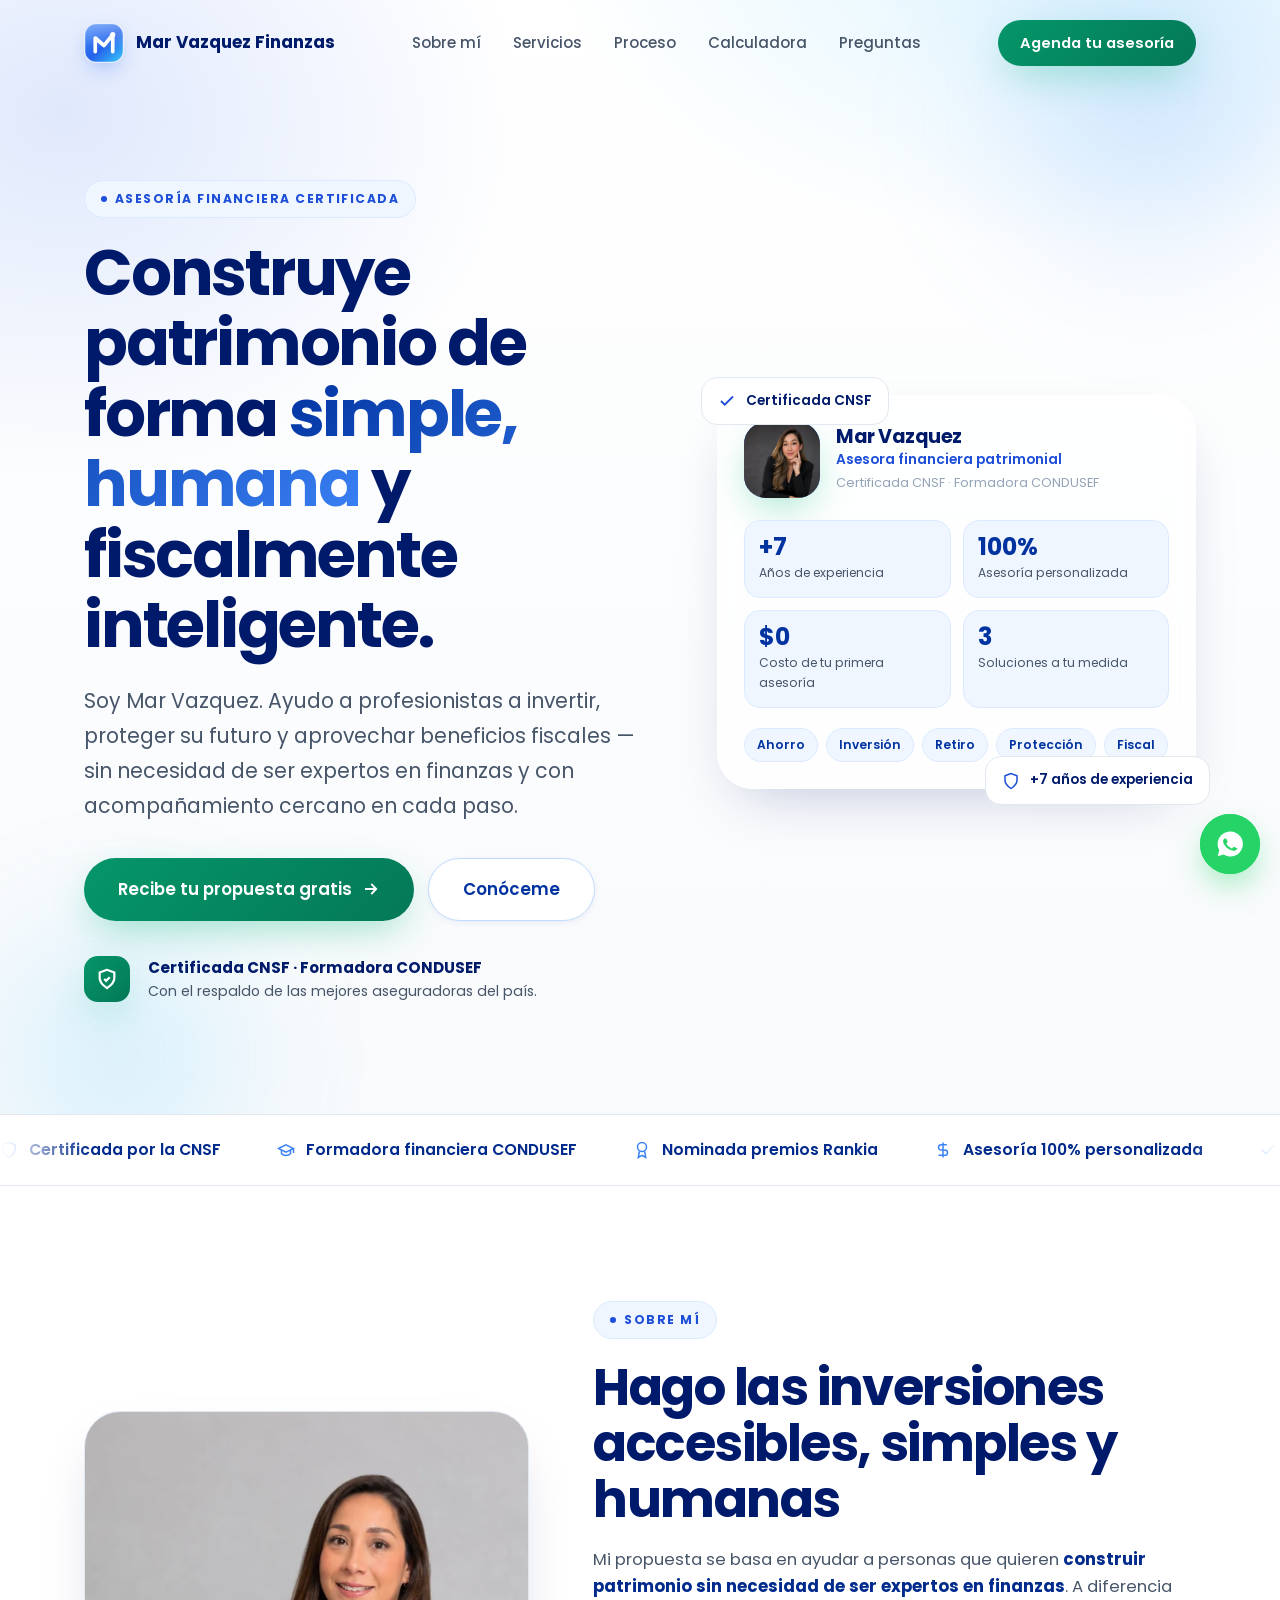
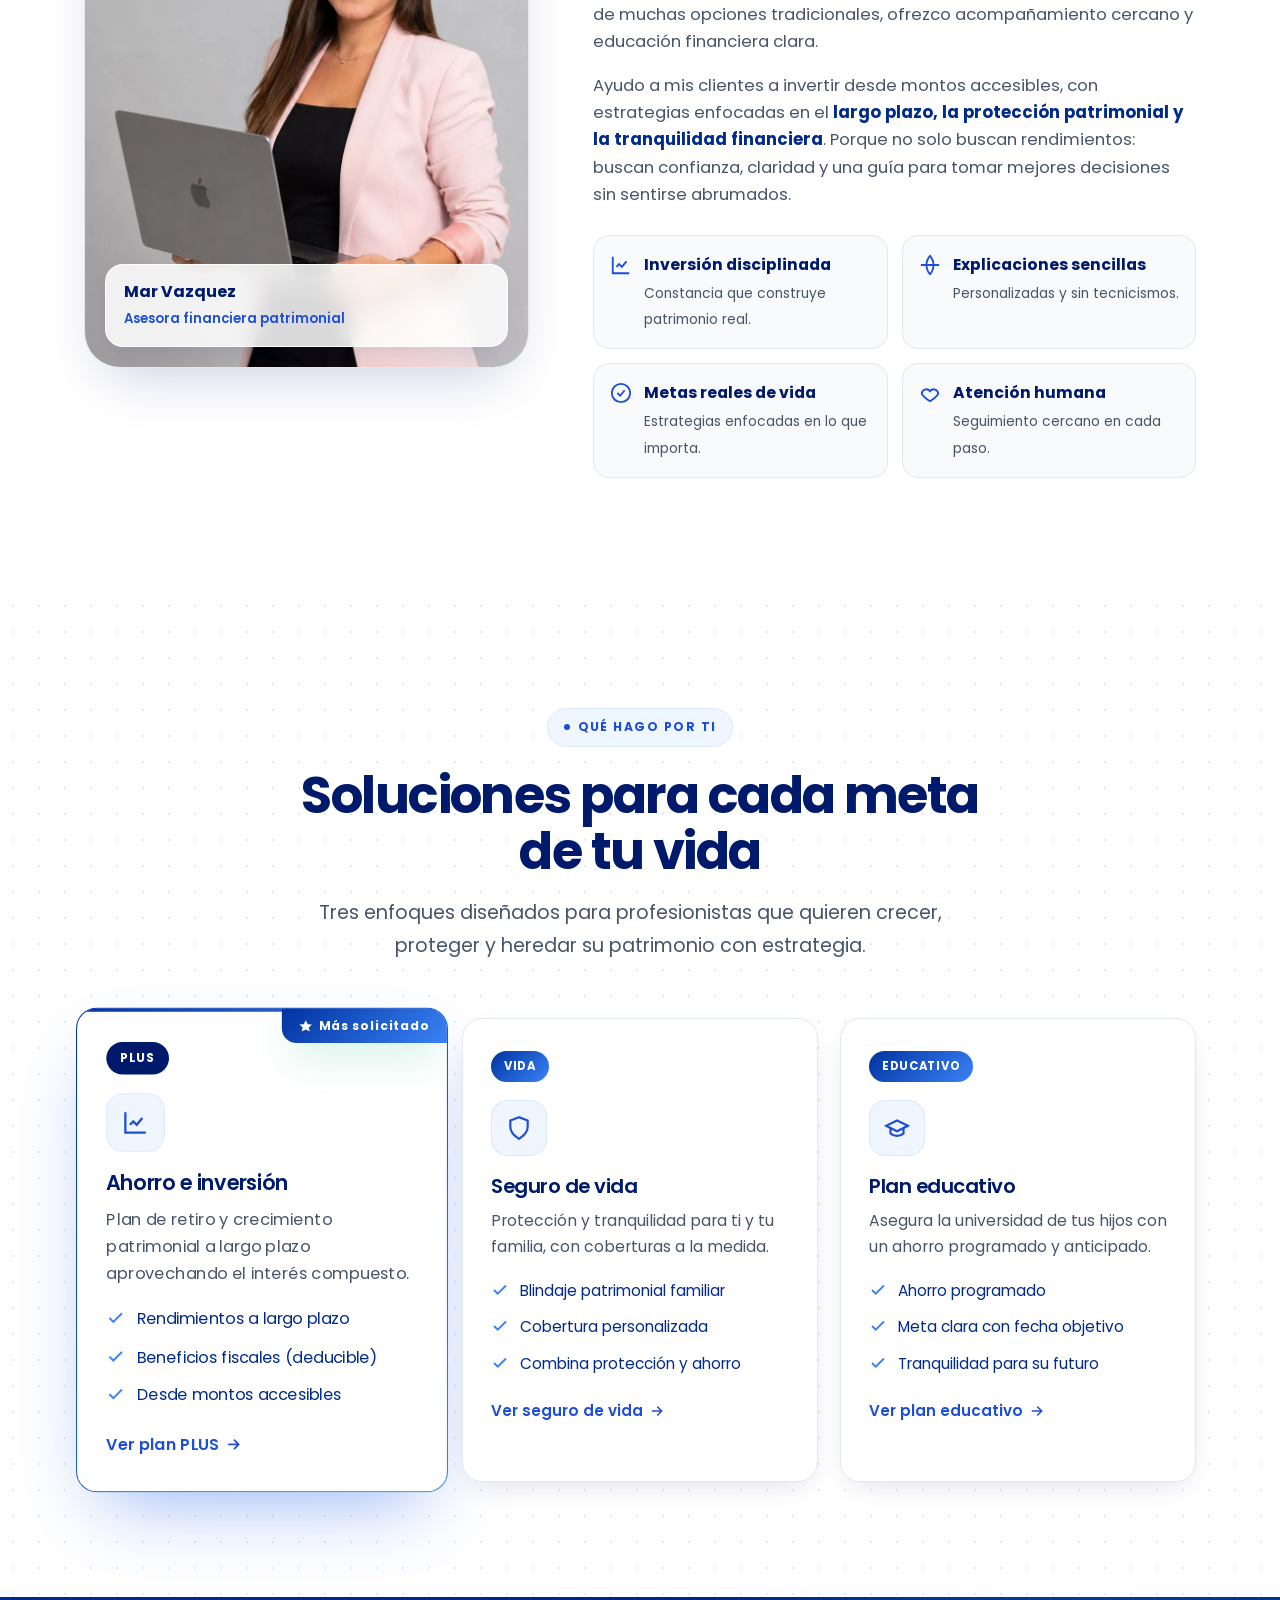
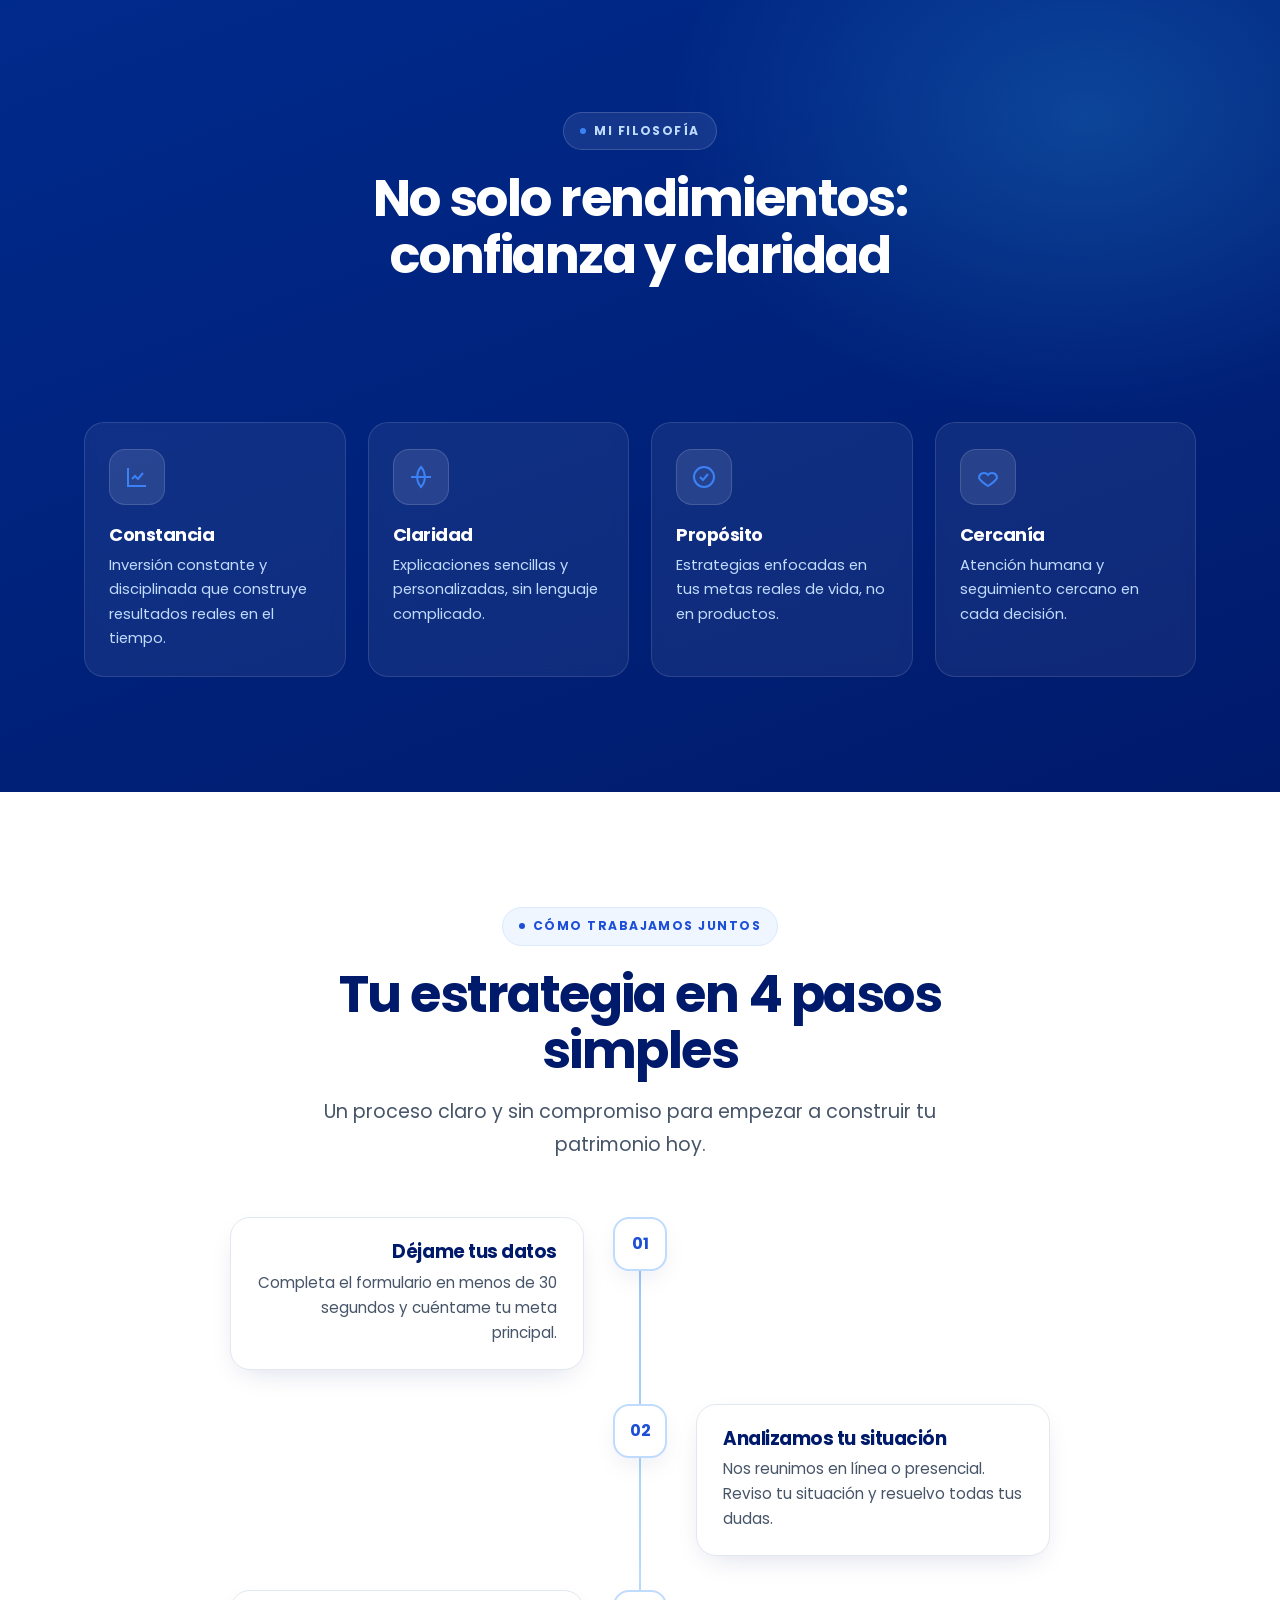
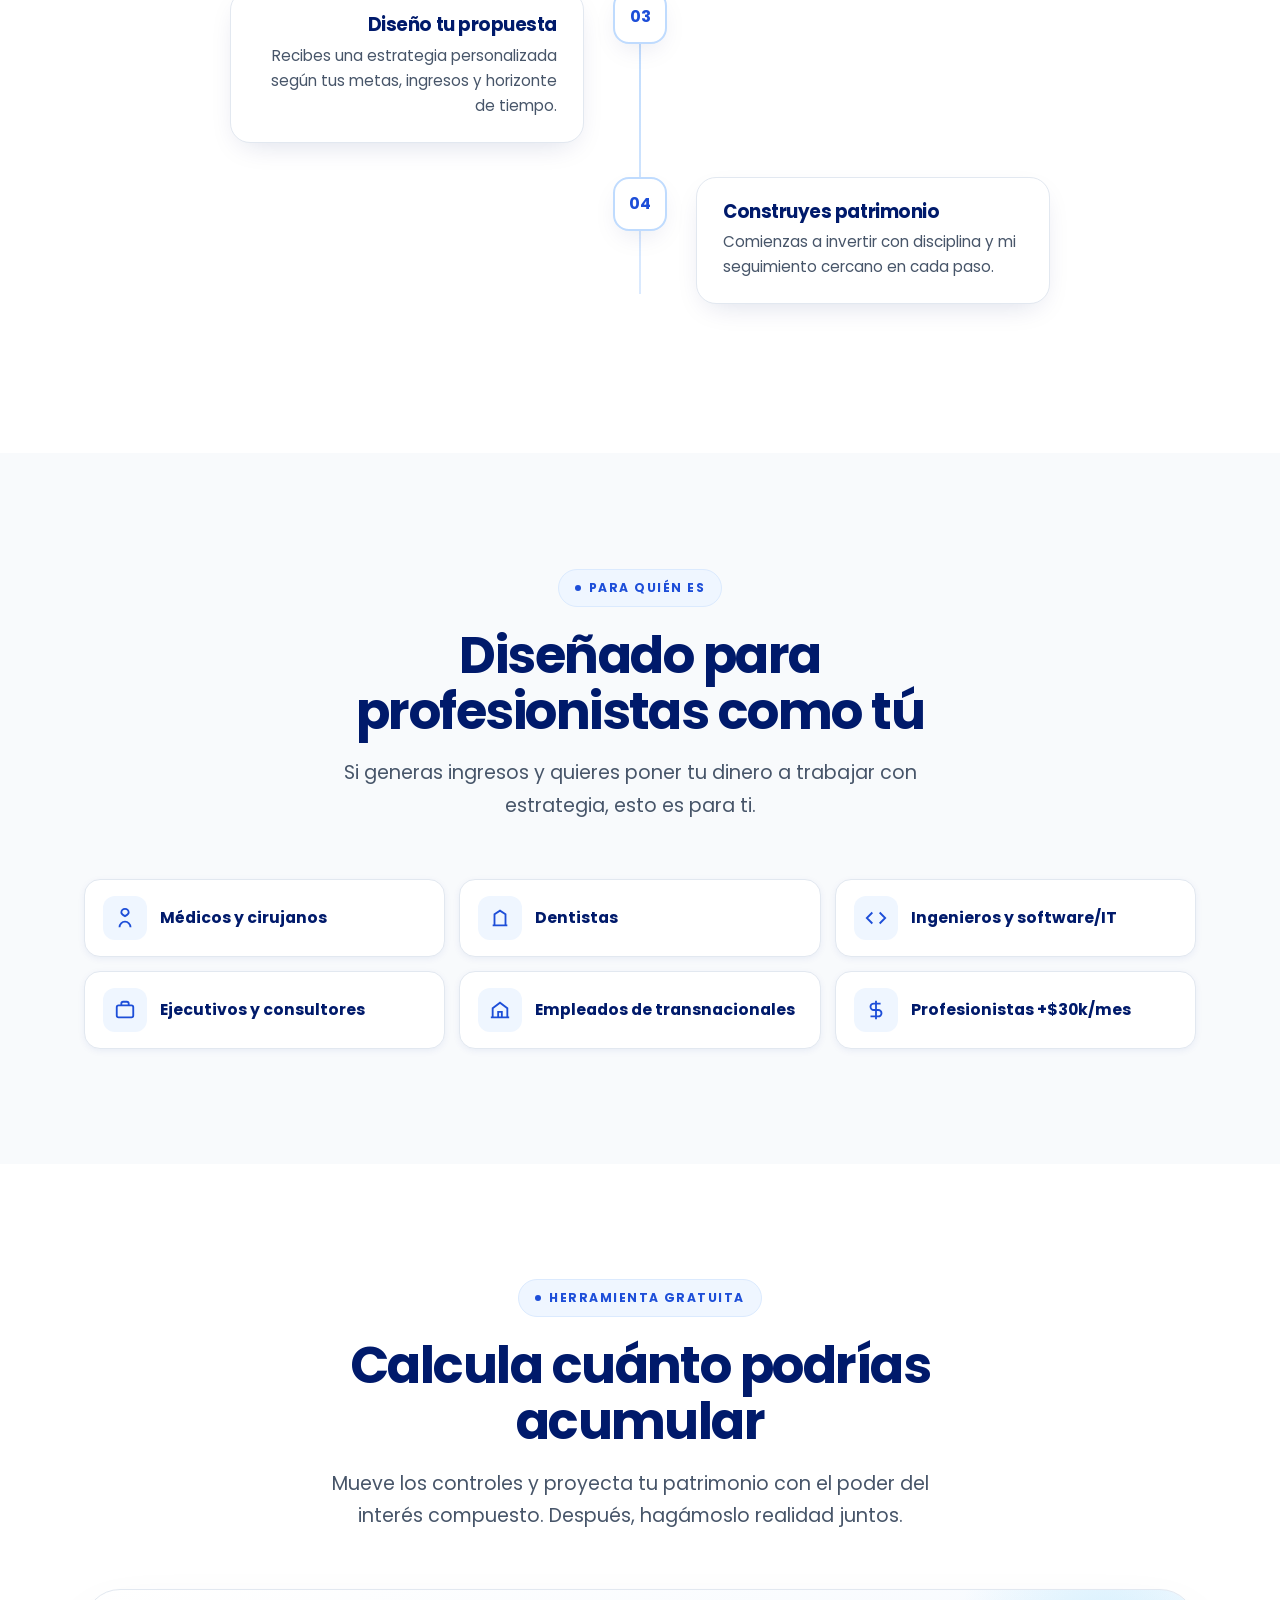
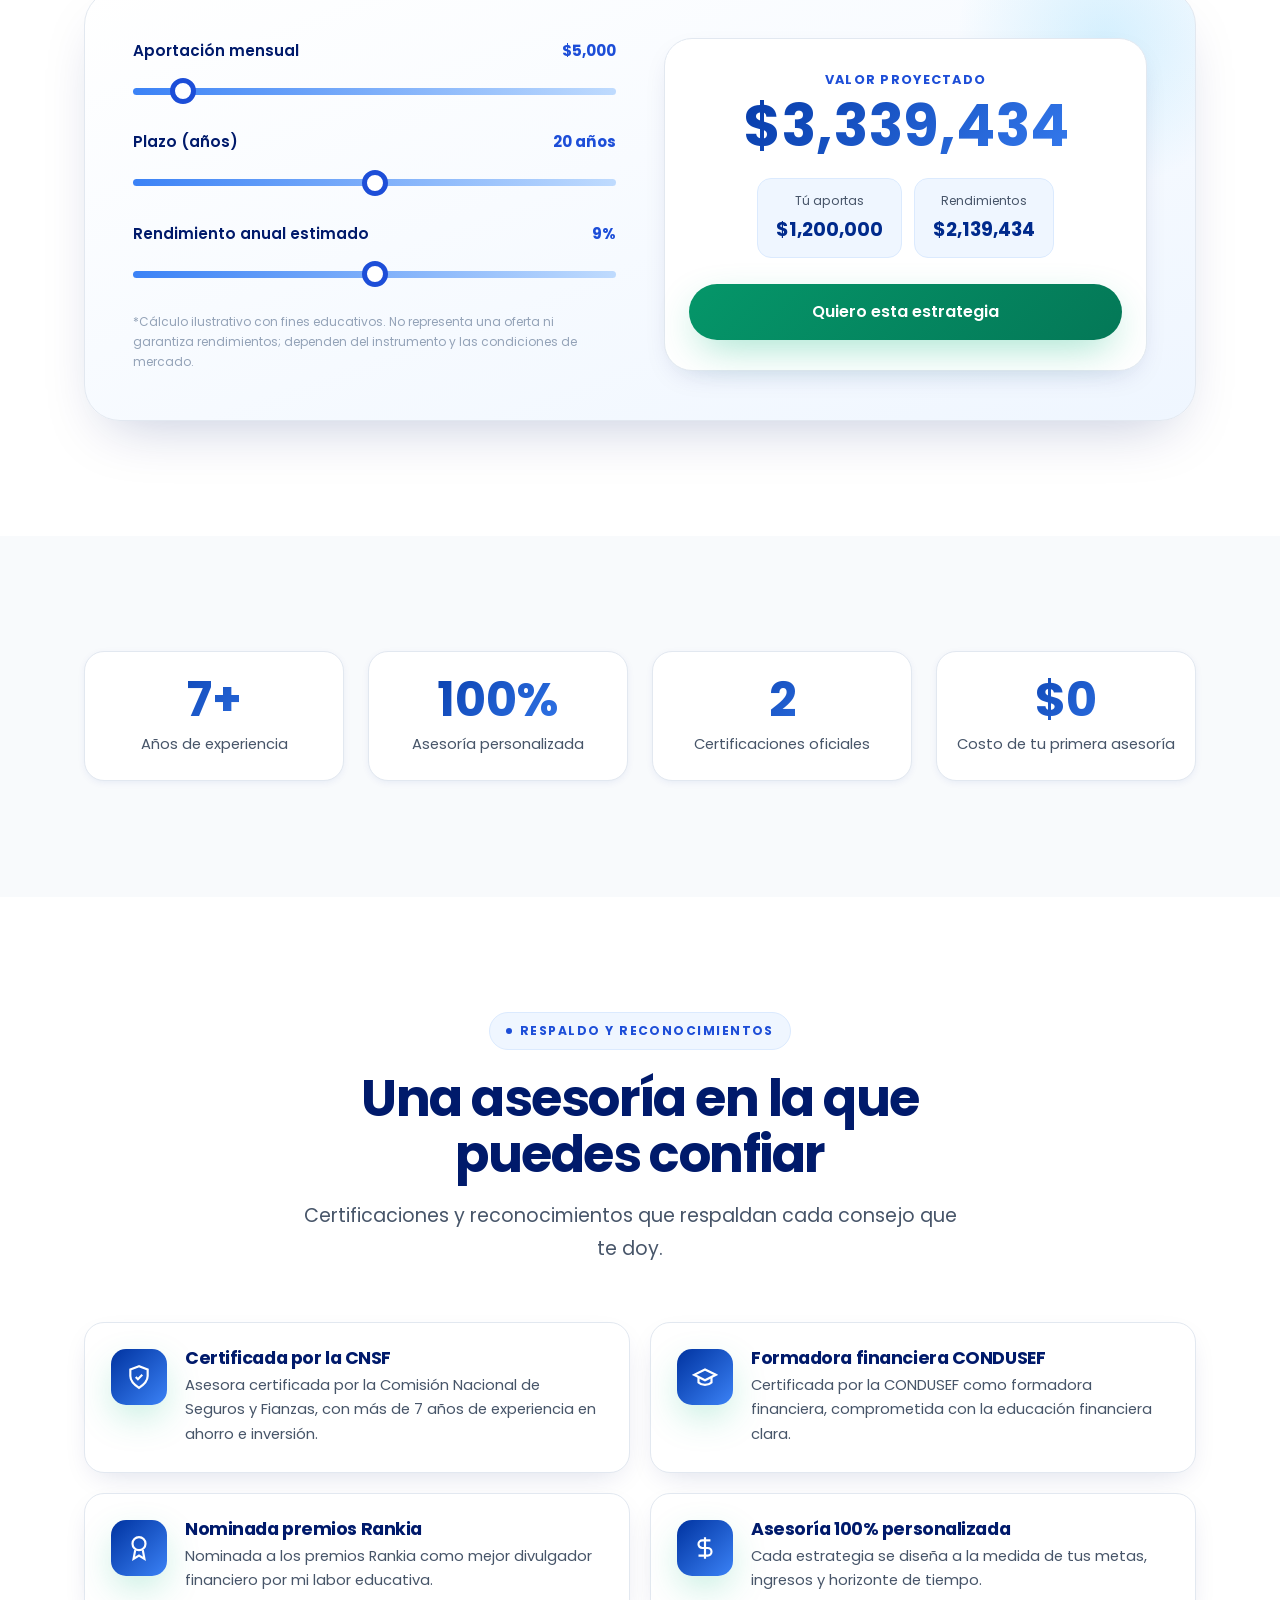
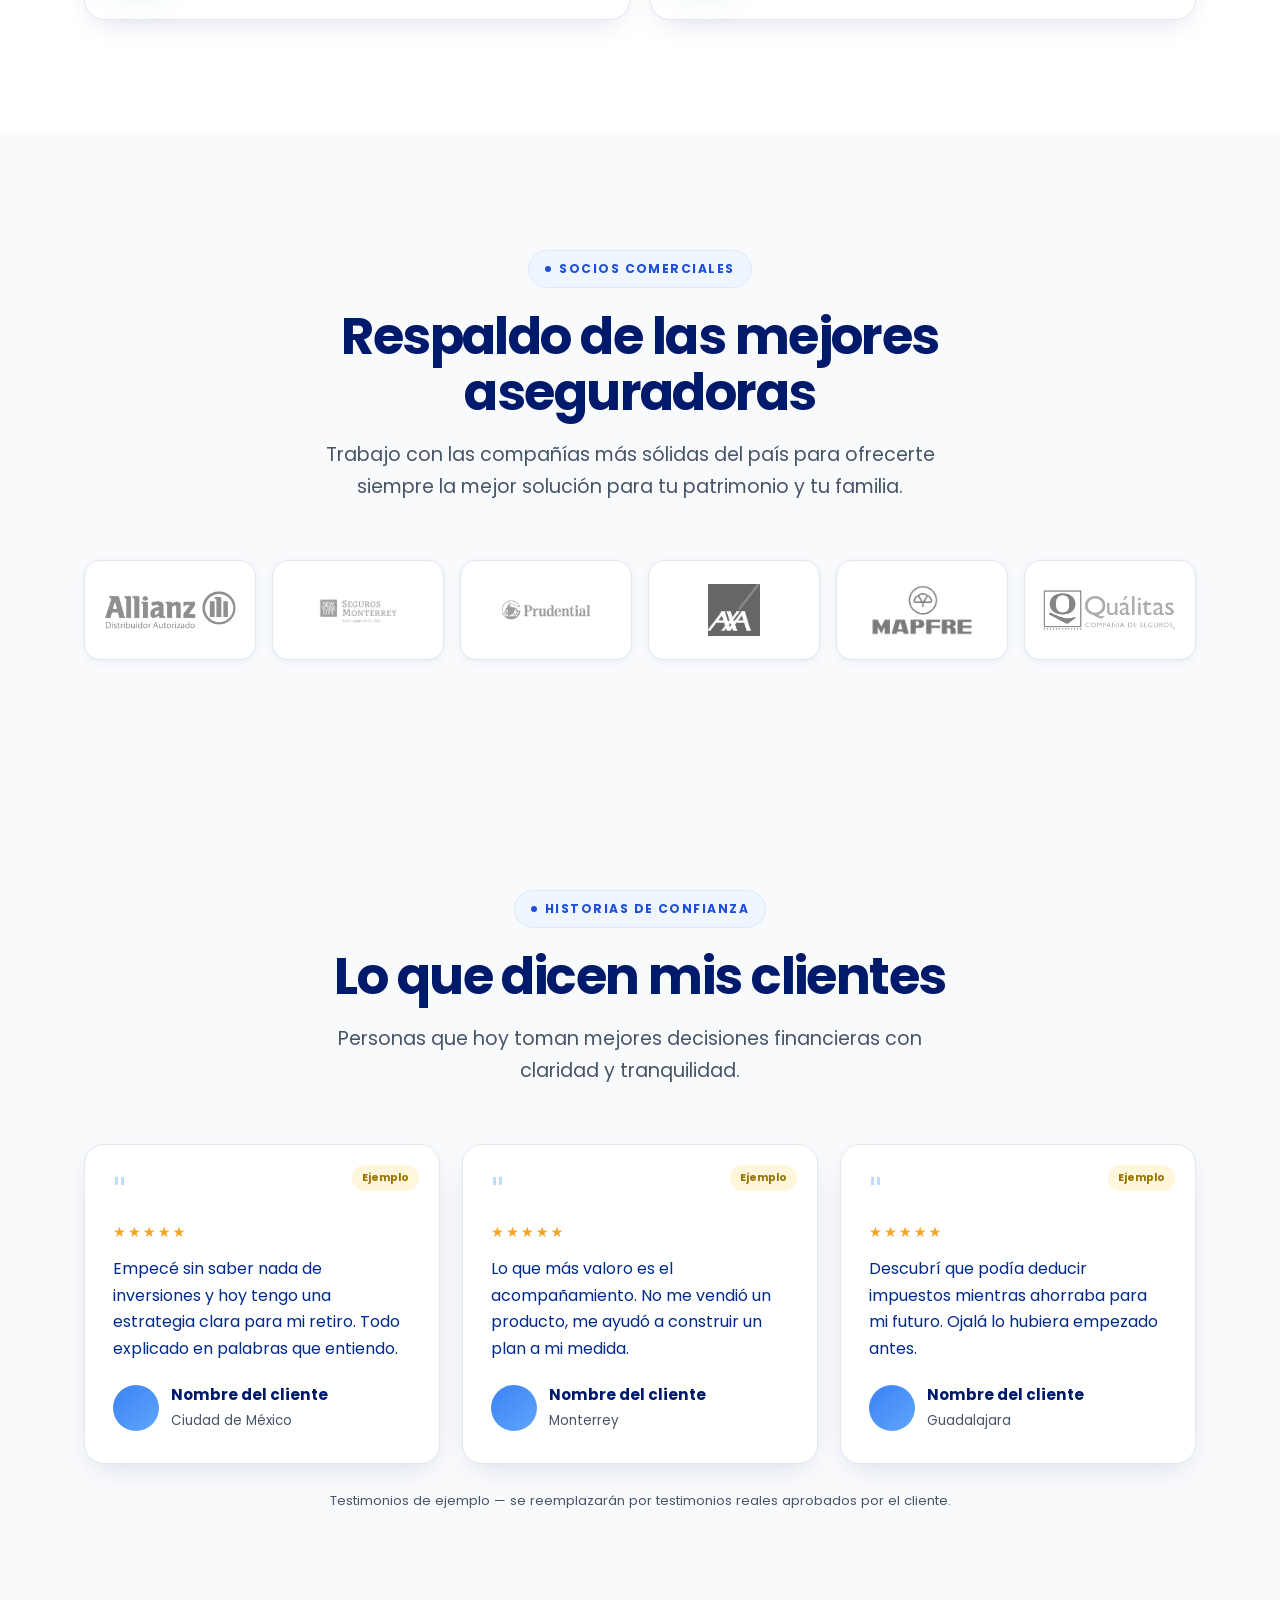
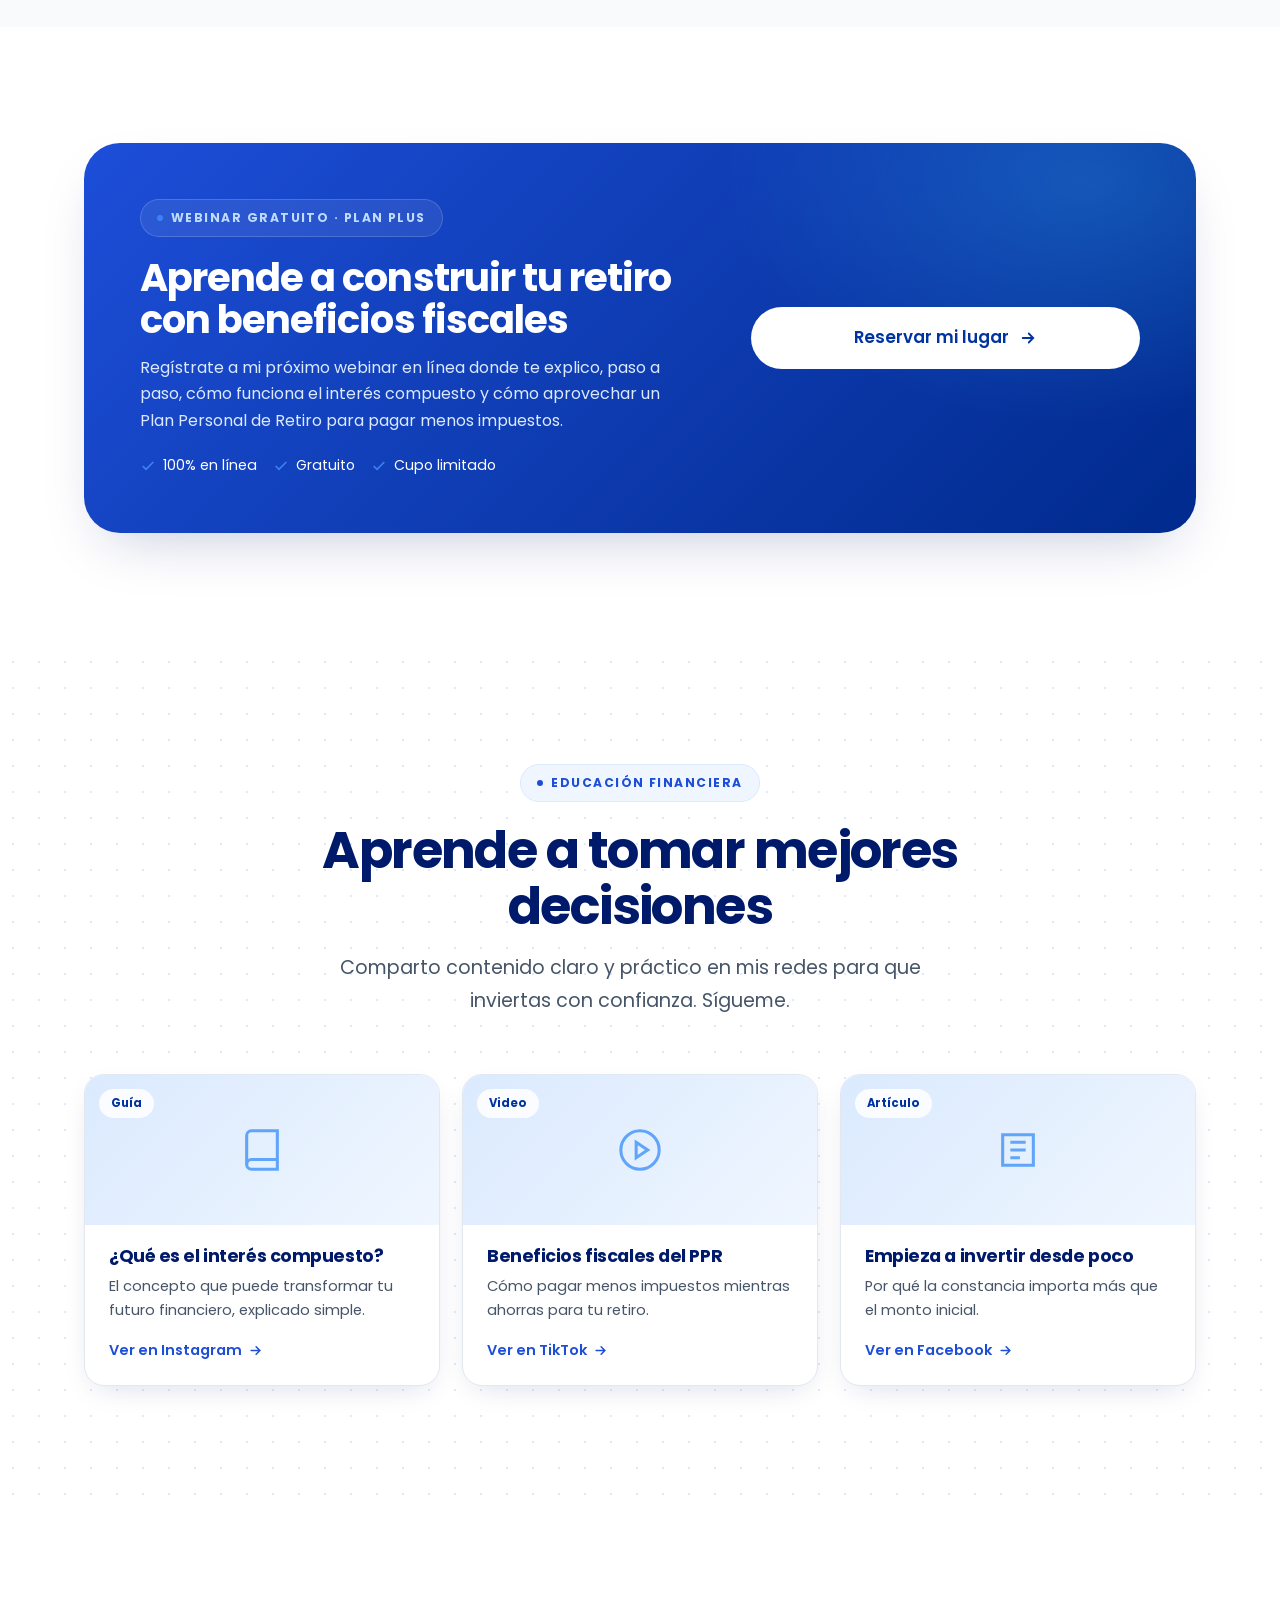
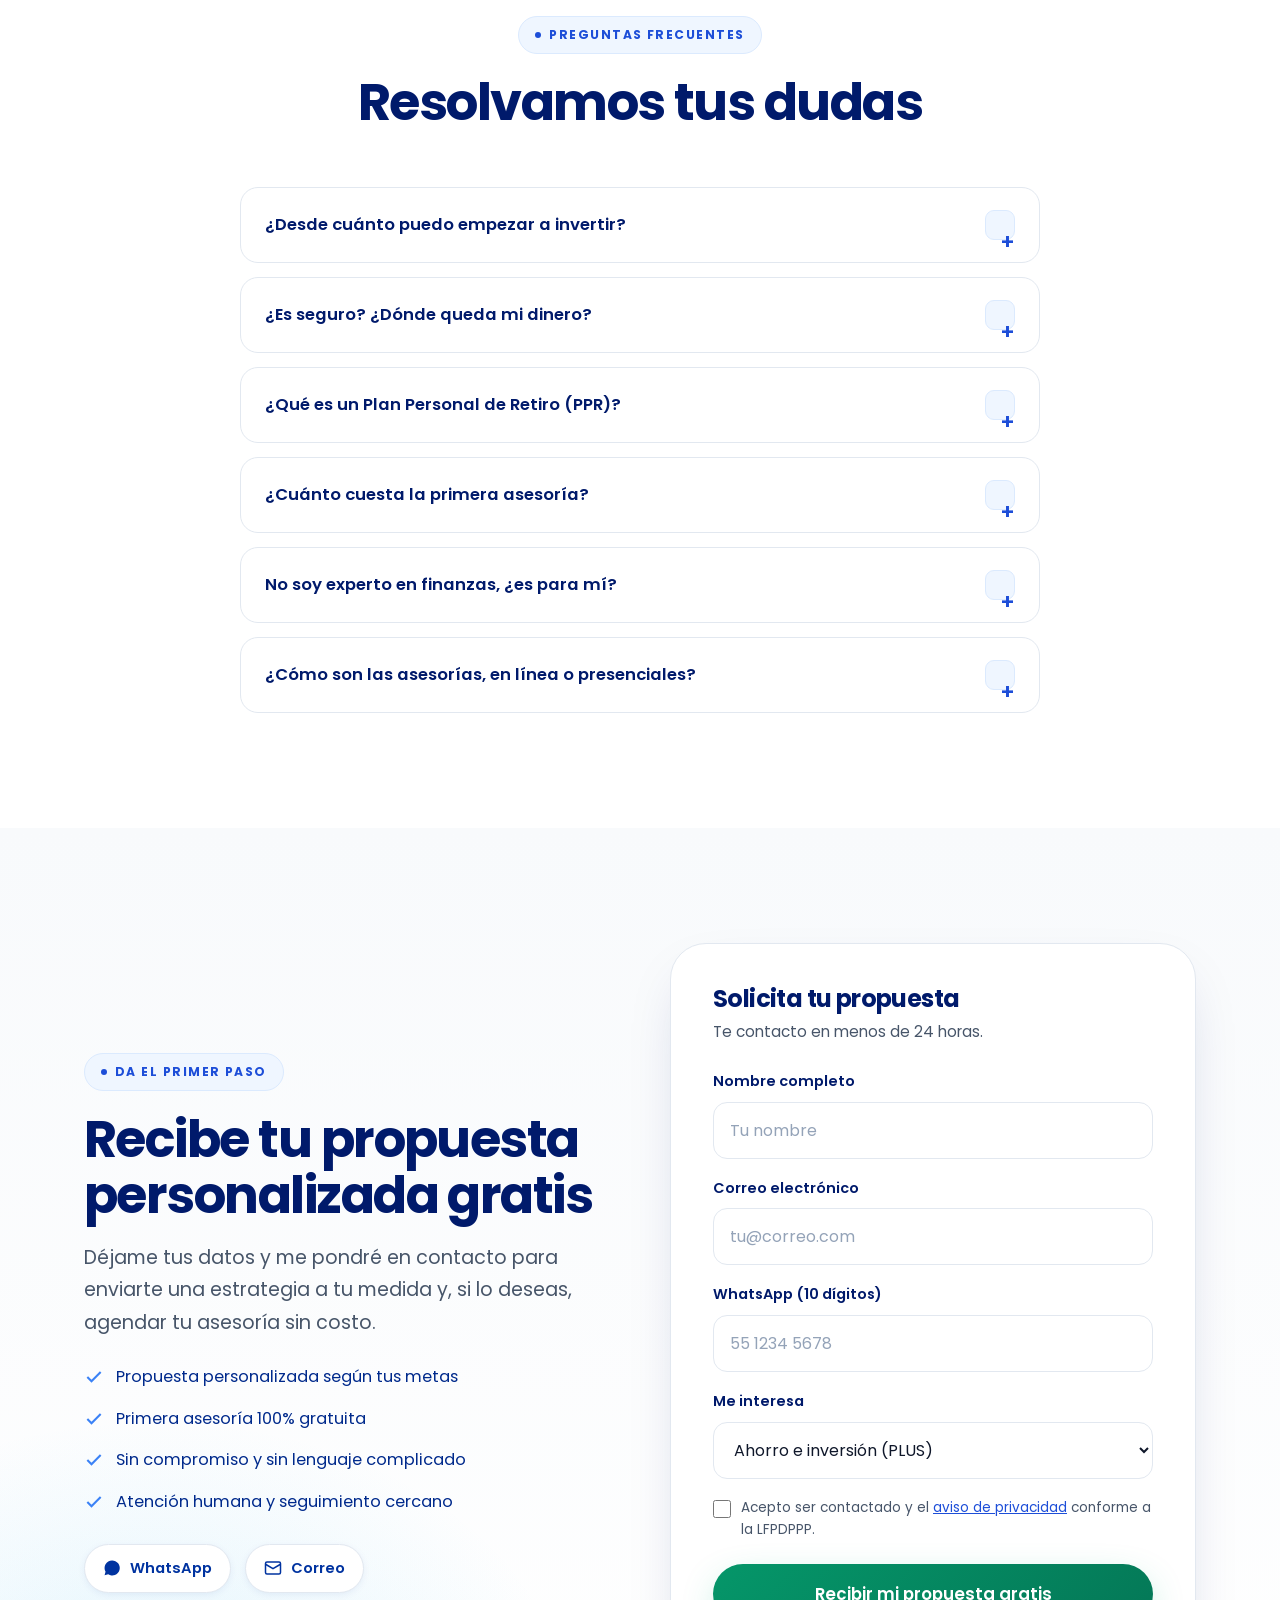
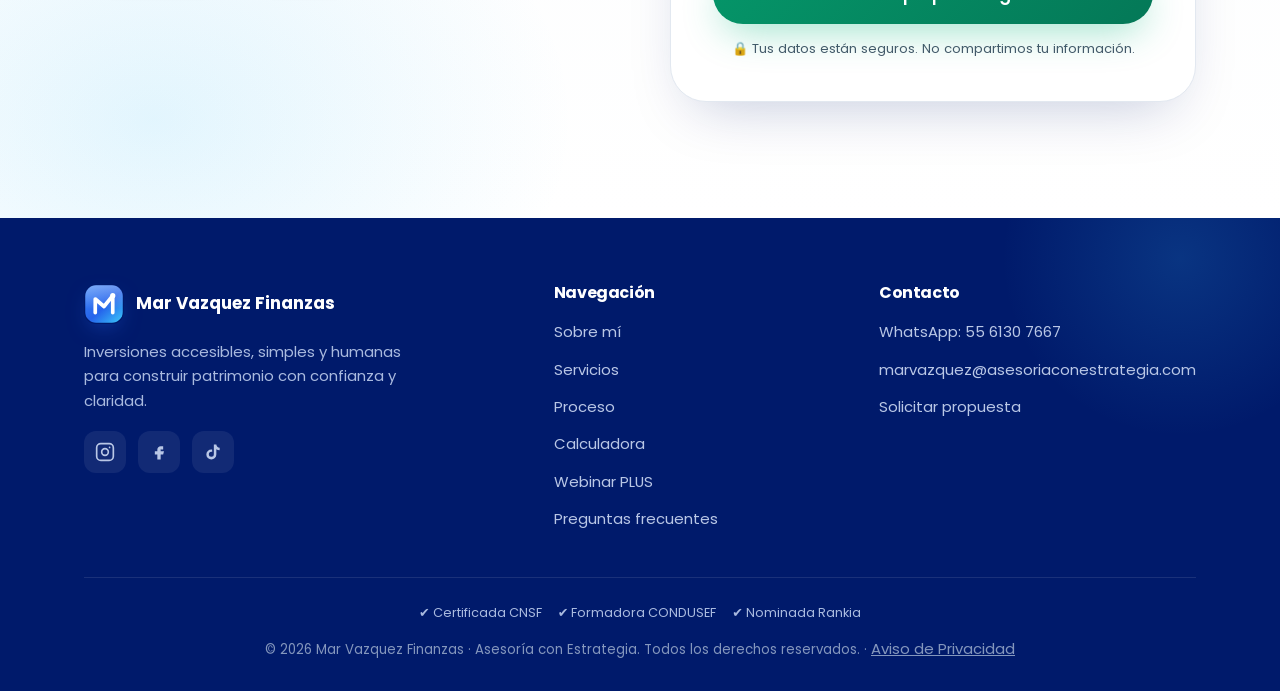
==== commit a08ad893: "Add files via upload" ====
--- a/index.html
+++ b/index.html
@@ -4,27 +4,114 @@
 <meta charset="UTF-8" />
 <meta name="viewport" content="width=device-width, initial-scale=1.0" />
 <title>Mar Vazquez Finanzas · Asesoría patrimonial para profesionistas</title>
-<meta name="description" content="Conoce a Mar Vazquez, asesor financiero certificado CNSF y CONDUSEF. Te ayudo a construir patrimonio de forma simple, humana y fiscalmente inteligente con estrategias de ahorro, inversión y protección." />
+<meta name="description" content="Conoce a Mar Vazquez, asesora financiera certificada CNSF y CONDUSEF. Te ayudo a construir patrimonio de forma simple, humana y fiscalmente inteligente con estrategias de ahorro, inversión y protección." />
 
 <!-- Open Graph -->
 <meta property="og:type" content="website" />
 <meta property="og:title" content="Mar Vazquez Finanzas · Asesoría patrimonial para profesionistas" />
-<meta property="og:description" content="Inversiones accesibles, simples y humanas. Construye patrimonio con un asesor certificado CNSF y CONDUSEF." />
+<meta property="og:description" content="Inversiones accesibles, simples y humanas. Construye patrimonio con una asesora certificada CNSF y CONDUSEF." />
 <meta property="og:locale" content="es_MX" />
+<link rel="canonical" href="https://asesoriaconestrategia.com/" />
+<meta name="twitter:card" content="summary_large_image" />
+<meta name="twitter:title" content="Mar Vazquez Finanzas · Asesoría patrimonial para profesionistas" />
+<meta name="twitter:description" content="Inversiones accesibles, simples y humanas. Construye patrimonio con una asesora certificada CNSF y CONDUSEF." />
+<meta property="og:url" content="https://asesoriaconestrategia.com/" />
+<meta property="og:image" content="https://asesoriaconestrategia.com/assets/og-image.jpg" />
+<meta property="og:image:width" content="1200" />
+<meta property="og:image:height" content="630" />
+<meta name="twitter:image" content="https://asesoriaconestrategia.com/assets/og-image.jpg" />
 
 <!-- Favicons -->
 <link rel="icon" href="assets/favicon.svg" type="image/svg+xml" />
 <link rel="icon" href="assets/favicon-32.png" sizes="32x32" type="image/png" />
 <link rel="icon" href="assets/favicon-16.png" sizes="16x16" type="image/png" />
 <link rel="apple-touch-icon" href="assets/apple-touch-icon.png" />
-<meta name="theme-color" content="#2563EB" />
+<meta name="theme-color" content="#0033A0" />
 
 <link rel="preconnect" href="https://fonts.googleapis.com" />
 <link rel="preconnect" href="https://fonts.gstatic.com" crossorigin />
-<link href="https://fonts.googleapis.com/css2?family=Inter:wght@400;500;600;700&family=Space+Grotesk:wght@500;600;700&display=swap" rel="stylesheet" />
+<link href="https://fonts.googleapis.com/css2?family=Poppins:wght@400;500;600;700&display=swap" rel="stylesheet" />
 
 <!-- Estilos -->
 <link rel="stylesheet" href="css/styles.css" />
+
+<script type="application/ld+json">
+{
+  "@context":"https://schema.org",
+  "@type":"FinancialService",
+  "name":"Mar Vazquez Finanzas",
+  "description":"Asesoría financiera y patrimonial para profesionistas: ahorro, inversión, retiro (PPR), seguro de vida y plan educativo.",
+  "url":"https://asesoriaconestrategia.com",
+  "areaServed":"MX",
+  "founder":{"@type":"Person","name":"Mar Vazquez","jobTitle":"Asesora financiera certificada CNSF"},
+  "sameAs":[
+    "https://www.instagram.com/marvazquezfinanzas",
+    "https://www.facebook.com/share/1BDCZdeMmg/",
+    "https://www.tiktok.com/@marvazquezfinanzas"
+  ],
+  "makesOffer":[
+    {"@type":"Offer","itemOffered":{"@type":"Service","name":"Plan PLUS · Ahorro e inversión"}},
+    {"@type":"Offer","itemOffered":{"@type":"Service","name":"Seguro de Vida"}},
+    {"@type":"Offer","itemOffered":{"@type":"Service","name":"Plan Educativo"}}
+  ]
+}
+</script>
+<script type="application/ld+json">
+{
+ "@context": "https://schema.org",
+ "@type": "FAQPage",
+ "mainEntity": [
+  {
+   "@type": "Question",
+   "name": "¿Desde cuánto puedo empezar a invertir?",
+   "acceptedAnswer": {
+    "@type": "Answer",
+    "text": "Puedes comenzar desde montos accesibles. Lo importante no es cuánto empiezas, sino la constancia y la disciplina. En tu asesoría diseñamos un plan según tu capacidad de ahorro actual."
+   }
+  },
+  {
+   "@type": "Question",
+   "name": "¿Es seguro? ¿Dónde queda mi dinero?",
+   "acceptedAnswer": {
+    "@type": "Answer",
+    "text": "Trabajo con instituciones reguladas y soy asesora certificada por la CNSF y formadora financiera avalada por la CONDUSEF. Te explico con total transparencia dónde y cómo se invierte tu dinero."
+   }
+  },
+  {
+   "@type": "Question",
+   "name": "¿Qué es un Plan Personal de Retiro (PPR)?",
+   "acceptedAnswer": {
+    "@type": "Answer",
+    "text": "Es un instrumento de ahorro e inversión a largo plazo con beneficios fiscales: puedes deducir tus aportaciones de impuestos mientras construyes tu retiro aprovechando el interés compuesto."
+   }
+  },
+  {
+   "@type": "Question",
+   "name": "¿Cuánto cuesta la primera asesoría?",
+   "acceptedAnswer": {
+    "@type": "Answer",
+    "text": "La primera asesoría es 100% gratuita y sin compromiso. Analizamos tu situación, resolvemos tus dudas y te entrego una propuesta personalizada."
+   }
+  },
+  {
+   "@type": "Question",
+   "name": "No soy experto en finanzas, ¿es para mí?",
+   "acceptedAnswer": {
+    "@type": "Answer",
+    "text": "Justamente para eso estoy. Mi enfoque es hacer las inversiones simples y humanas. Te explico todo en un lenguaje claro, sin tecnicismos, para que tomes decisiones con confianza."
+   }
+  },
+  {
+   "@type": "Question",
+   "name": "¿Cómo son las asesorías, en línea o presenciales?",
+   "acceptedAnswer": {
+    "@type": "Answer",
+    "text": "Como prefieras. Puedo atenderte en línea o de forma presencial, adaptándome a tu agenda y a lo que te resulte más cómodo."
+   }
+  }
+ ]
+}
+</script>
 </head>
 <body>
 
@@ -59,15 +146,15 @@
         <a href="#sobre-mi" class="btn btn-outline btn-lg">Conóceme</a>
       </div>
       <div class="hero-meta reveal d4">
-        <div class="avs"><span></span><span></span><span></span><span></span></div>
-        <small><span class="stars">★★★★★</span><b>Profesionistas ya confían en mi asesoría</b></small>
+        <span class="hero-badge-ico"><svg width="22" height="22" viewBox="0 0 24 24" fill="none" stroke="currentColor" stroke-width="2.4"><path d="M12 2 4 5v6c0 5 3.5 8 8 11 4.5-3 8-6 8-11V5l-8-3Z"/><path d="m9 12 2 2 4-4"/></svg></span>
+        <small><b>Certificada CNSF · Formadora CONDUSEF</b>Con el respaldo de las mejores aseguradoras del país.</small>
       </div>
     </div>
 
     <div class="hero-visual reveal-scale d2">
       <div class="badge-float b1">
         <svg width="18" height="18" viewBox="0 0 24 24" fill="none" stroke="currentColor" stroke-width="2.4"><path d="M20 6 9 17l-5-5"/></svg>
-        Certificado CNSF
+        Certificada CNSF
       </div>
       <div class="badge-float b2">
         <svg width="18" height="18" viewBox="0 0 24 24" fill="none" stroke="currentColor" stroke-width="2"><path d="M12 2 4 5v6c0 5 3.5 8 8 11 4.5-3 8-6 8-11V5l-8-3Z"/></svg>
@@ -75,17 +162,17 @@
       </div>
       <div class="profile-card">
         <div class="profile-top">
-          <div class="profile-avatar">MV</div>
+          <div class="profile-avatar"><img src="assets/mar-2.webp" alt="Mar Vazquez, asesora financiera" width="76" height="76" /></div>
           <div>
             <h3>Mar Vazquez</h3>
-            <div class="role">Asesor financiero patrimonial</div>
-            <div class="cert">Certificado CNSF · Formador CONDUSEF</div>
+            <div class="role">Asesora financiera patrimonial</div>
+            <div class="cert">Certificada CNSF · Formadora CONDUSEF</div>
           </div>
         </div>
         <div class="profile-metrics">
           <div class="pm"><div class="k">+7</div><div class="l">Años de experiencia</div></div>
           <div class="pm"><div class="k">100%</div><div class="l">Asesoría personalizada</div></div>
-          <div class="pm"><div class="k">$0</div><div class="l">Primera asesoría</div></div>
+          <div class="pm"><div class="k">$0</div><div class="l">Costo de tu primera asesoría</div></div>
           <div class="pm"><div class="k">3</div><div class="l">Soluciones a tu medida</div></div>
         </div>
         <div class="profile-tags">
@@ -99,15 +186,15 @@
 <!-- ======================= MARQUEE CERTIFICACIONES ======================= -->
 <div class="marquee" aria-hidden="true">
   <div class="marquee-track">
-    <span class="marquee-item"><svg width="18" height="18" viewBox="0 0 24 24" fill="none" stroke="currentColor" stroke-width="2"><path d="M12 2 4 5v6c0 5 3.5 8 8 11 4.5-3 8-6 8-11V5l-8-3Z"/></svg> Certificado por la CNSF</span>
-    <span class="marquee-item"><svg width="18" height="18" viewBox="0 0 24 24" fill="none" stroke="currentColor" stroke-width="2"><path d="M22 10v6M2 10l10-5 10 5-10 5z"/><path d="M6 12v5c3 3 9 3 12 0v-5"/></svg> Formador financiero CONDUSEF</span>
-    <span class="marquee-item"><svg width="18" height="18" viewBox="0 0 24 24" fill="none" stroke="currentColor" stroke-width="2"><circle cx="12" cy="8" r="6"/><path d="M8.5 14 7 22l5-3 5 3-1.5-8"/></svg> Nominado premios Rankia</span>
+    <span class="marquee-item"><svg width="18" height="18" viewBox="0 0 24 24" fill="none" stroke="currentColor" stroke-width="2"><path d="M12 2 4 5v6c0 5 3.5 8 8 11 4.5-3 8-6 8-11V5l-8-3Z"/></svg> Certificada por la CNSF</span>
+    <span class="marquee-item"><svg width="18" height="18" viewBox="0 0 24 24" fill="none" stroke="currentColor" stroke-width="2"><path d="M22 10v6M2 10l10-5 10 5-10 5z"/><path d="M6 12v5c3 3 9 3 12 0v-5"/></svg> Formadora financiera CONDUSEF</span>
+    <span class="marquee-item"><svg width="18" height="18" viewBox="0 0 24 24" fill="none" stroke="currentColor" stroke-width="2"><circle cx="12" cy="8" r="6"/><path d="M8.5 14 7 22l5-3 5 3-1.5-8"/></svg> Nominada premios Rankia</span>
     <span class="marquee-item"><svg width="18" height="18" viewBox="0 0 24 24" fill="none" stroke="currentColor" stroke-width="2"><path d="M12 2v20M17 5H9.5a3.5 3.5 0 0 0 0 7h5a3.5 3.5 0 0 1 0 7H6"/></svg> Asesoría 100% personalizada</span>
     <span class="marquee-item"><svg width="18" height="18" viewBox="0 0 24 24" fill="none" stroke="currentColor" stroke-width="2"><path d="M20 6 9 17l-5-5"/></svg> Educación financiera clara</span>
     <!-- duplicado para loop continuo -->
-    <span class="marquee-item"><svg width="18" height="18" viewBox="0 0 24 24" fill="none" stroke="currentColor" stroke-width="2"><path d="M12 2 4 5v6c0 5 3.5 8 8 11 4.5-3 8-6 8-11V5l-8-3Z"/></svg> Certificado por la CNSF</span>
-    <span class="marquee-item"><svg width="18" height="18" viewBox="0 0 24 24" fill="none" stroke="currentColor" stroke-width="2"><path d="M22 10v6M2 10l10-5 10 5-10 5z"/><path d="M6 12v5c3 3 9 3 12 0v-5"/></svg> Formador financiero CONDUSEF</span>
-    <span class="marquee-item"><svg width="18" height="18" viewBox="0 0 24 24" fill="none" stroke="currentColor" stroke-width="2"><circle cx="12" cy="8" r="6"/><path d="M8.5 14 7 22l5-3 5 3-1.5-8"/></svg> Nominado premios Rankia</span>
+    <span class="marquee-item"><svg width="18" height="18" viewBox="0 0 24 24" fill="none" stroke="currentColor" stroke-width="2"><path d="M12 2 4 5v6c0 5 3.5 8 8 11 4.5-3 8-6 8-11V5l-8-3Z"/></svg> Certificada por la CNSF</span>
+    <span class="marquee-item"><svg width="18" height="18" viewBox="0 0 24 24" fill="none" stroke="currentColor" stroke-width="2"><path d="M22 10v6M2 10l10-5 10 5-10 5z"/><path d="M6 12v5c3 3 9 3 12 0v-5"/></svg> Formadora financiera CONDUSEF</span>
+    <span class="marquee-item"><svg width="18" height="18" viewBox="0 0 24 24" fill="none" stroke="currentColor" stroke-width="2"><circle cx="12" cy="8" r="6"/><path d="M8.5 14 7 22l5-3 5 3-1.5-8"/></svg> Nominada premios Rankia</span>
     <span class="marquee-item"><svg width="18" height="18" viewBox="0 0 24 24" fill="none" stroke="currentColor" stroke-width="2"><path d="M12 2v20M17 5H9.5a3.5 3.5 0 0 0 0 7h5a3.5 3.5 0 0 1 0 7H6"/></svg> Asesoría 100% personalizada</span>
     <span class="marquee-item"><svg width="18" height="18" viewBox="0 0 24 24" fill="none" stroke="currentColor" stroke-width="2"><path d="M20 6 9 17l-5-5"/></svg> Educación financiera clara</span>
   </div>
@@ -117,13 +204,10 @@
 <section class="section-pad" id="sobre-mi">
   <div class="wrap about-grid">
     <div class="about-photo reveal-x">
-      <div class="ph">
-        <svg viewBox="0 0 24 24" fill="none" stroke="currentColor" stroke-width="1.5"><circle cx="12" cy="9" r="4"/><path d="M4 20c0-4 3.5-6 8-6s8 2 8 6"/></svg>
-        <small>Foto profesional de Mar Vazquez<br>(pendiente de entregar)</small>
-      </div>
+      <img class="ph-img" src="assets/mar-1.webp" alt="Mar Vazquez, asesora financiera patrimonial" width="900" height="1352" loading="lazy" />
       <div class="sig">
         <b>Mar Vazquez</b>
-        <span>Asesor financiero patrimonial</span>
+        <span>Asesora financiera patrimonial</span>
       </div>
     </div>
     <div class="about-text reveal-x right">
@@ -150,7 +234,8 @@
       <p class="lead reveal d2">Tres enfoques diseñados para profesionistas que quieren crecer, proteger y heredar su patrimonio con estrategia.</p>
     </div>
     <div class="grid cols-3">
-      <div class="card prod reveal">
+      <div class="card prod featured reveal">
+        <span class="ribbon"><svg width="14" height="14" viewBox="0 0 24 24" fill="currentColor"><path d="m12 2 3 6.5 7 .6-5.3 4.6 1.6 6.8L12 17l-6.9 3.5 1.6-6.8L1.4 9.1l7-.6L12 2Z"/></svg> Más solicitado</span>
         <span class="tag">PLUS</span>
         <div class="icon"><svg width="26" height="26" viewBox="0 0 24 24" fill="none" stroke="currentColor" stroke-width="2"><path d="M3 3v18h18"/><path d="m7 14 3-3 3 3 5-6"/></svg></div>
         <h3>Ahorro e inversión</h3>
@@ -160,7 +245,7 @@
           <li><svg width="18" height="18" viewBox="0 0 24 24" fill="none" stroke="currentColor" stroke-width="2.5"><path d="M20 6 9 17l-5-5"/></svg> Beneficios fiscales (deducible)</li>
           <li><svg width="18" height="18" viewBox="0 0 24 24" fill="none" stroke="currentColor" stroke-width="2.5"><path d="M20 6 9 17l-5-5"/></svg> Desde montos accesibles</li>
         </ul>
-        <a href="#contacto" class="plink" data-interest="Ahorro e inversión (PLUS)">Quiero saber más
+        <a href="plus.html" class="plink">Ver plan PLUS
           <svg width="16" height="16" viewBox="0 0 24 24" fill="none" stroke="currentColor" stroke-width="2.4" stroke-linecap="round"><path d="M5 12h14M13 6l6 6-6 6"/></svg></a>
       </div>
       <div class="card prod reveal d1">
@@ -173,7 +258,7 @@
           <li><svg width="18" height="18" viewBox="0 0 24 24" fill="none" stroke="currentColor" stroke-width="2.5"><path d="M20 6 9 17l-5-5"/></svg> Cobertura personalizada</li>
           <li><svg width="18" height="18" viewBox="0 0 24 24" fill="none" stroke="currentColor" stroke-width="2.5"><path d="M20 6 9 17l-5-5"/></svg> Combina protección y ahorro</li>
         </ul>
-        <a href="#contacto" class="plink" data-interest="Seguro de vida (VIDA)">Quiero saber más
+        <a href="vida.html" class="plink">Ver seguro de vida
           <svg width="16" height="16" viewBox="0 0 24 24" fill="none" stroke="currentColor" stroke-width="2.4" stroke-linecap="round"><path d="M5 12h14M13 6l6 6-6 6"/></svg></a>
       </div>
       <div class="card prod reveal d2">
@@ -186,7 +271,7 @@
           <li><svg width="18" height="18" viewBox="0 0 24 24" fill="none" stroke="currentColor" stroke-width="2.5"><path d="M20 6 9 17l-5-5"/></svg> Meta clara con fecha objetivo</li>
           <li><svg width="18" height="18" viewBox="0 0 24 24" fill="none" stroke="currentColor" stroke-width="2.5"><path d="M20 6 9 17l-5-5"/></svg> Tranquilidad para su futuro</li>
         </ul>
-        <a href="#contacto" class="plink" data-interest="Plan educativo (EDUCATIVO)">Quiero saber más
+        <a href="educativo.html" class="plink">Ver plan educativo
           <svg width="16" height="16" viewBox="0 0 24 24" fill="none" stroke="currentColor" stroke-width="2.4" stroke-linecap="round"><path d="M5 12h14M13 6l6 6-6 6"/></svg></a>
       </div>
     </div>
@@ -258,15 +343,15 @@
       <div class="calc-controls">
         <div class="field">
           <label>Aportación mensual <b id="v-monthly">$5,000</b></label>
-          <input type="range" id="r-monthly" min="1000" max="50000" step="500" value="5000" />
+          <input type="range" id="r-monthly" min="1000" max="50000" step="500" value="5000" aria-label="Aportación mensual en pesos" />
         </div>
         <div class="field">
           <label>Plazo (años) <b id="v-years">20 años</b></label>
-          <input type="range" id="r-years" min="5" max="35" step="1" value="20" />
+          <input type="range" id="r-years" min="5" max="35" step="1" value="20" aria-label="Plazo en años" />
         </div>
         <div class="field">
           <label>Rendimiento anual estimado <b id="v-rate">9%</b></label>
-          <input type="range" id="r-rate" min="4" max="14" step="0.5" value="9" />
+          <input type="range" id="r-rate" min="4" max="14" step="0.5" value="9" aria-label="Rendimiento anual estimado en porcentaje" />
         </div>
         <p class="disclaimer">*Cálculo ilustrativo con fines educativos. No representa una oferta ni garantiza rendimientos; dependen del instrumento y las condiciones de mercado.</p>
       </div>
@@ -290,7 +375,7 @@
       <div class="stat reveal"><div class="n" data-count="7" data-suffix="+">0</div><div class="l">Años de experiencia</div></div>
       <div class="stat reveal d1"><div class="n" data-count="100" data-suffix="%">0</div><div class="l">Asesoría personalizada</div></div>
       <div class="stat reveal d2"><div class="n" data-count="2" data-suffix="">0</div><div class="l">Certificaciones oficiales</div></div>
-      <div class="stat reveal d3"><div class="n" data-count="0" data-prefix="$" data-suffix="">0</div><div class="l">Primera asesoría</div></div>
+      <div class="stat reveal d3"><div class="n" data-count="0" data-prefix="$" data-suffix="">0</div><div class="l">Costo de tu primera asesoría</div></div>
     </div>
   </div>
 </section>
@@ -304,10 +389,29 @@
       <p class="lead reveal d2">Certificaciones y reconocimientos que respaldan cada consejo que te doy.</p>
     </div>
     <div class="awards">
-      <div class="award reveal"><div class="amark"><svg width="26" height="26" viewBox="0 0 24 24" fill="none" stroke="currentColor" stroke-width="2"><path d="M12 2 4 5v6c0 5 3.5 8 8 11 4.5-3 8-6 8-11V5l-8-3Z"/><path d="m9 12 2 2 4-4"/></svg></div><div><h3>Certificado por la CNSF</h3><p>Asesor certificado por la Comisión Nacional de Seguros y Fianzas, con más de 7 años de experiencia en ahorro e inversión.</p></div></div>
-      <div class="award reveal d1"><div class="amark"><svg width="26" height="26" viewBox="0 0 24 24" fill="none" stroke="currentColor" stroke-width="2"><path d="M22 10 12 5 2 10l10 5 10-5Z"/><path d="M6 12v5c3 3 9 3 12 0v-5"/></svg></div><div><h3>Formador financiero CONDUSEF</h3><p>Certificado por la CONDUSEF como formador financiero, comprometido con la educación financiera clara.</p></div></div>
-      <div class="award reveal d2"><div class="amark"><svg width="26" height="26" viewBox="0 0 24 24" fill="none" stroke="currentColor" stroke-width="2"><circle cx="12" cy="8" r="6"/><path d="M8.5 14 7 22l5-3 5 3-1.5-8"/></svg></div><div><h3>Nominado premios Rankia</h3><p>Nominado a los premios Rankia como mejor divulgador financiero por mi labor educativa.</p></div></div>
+      <div class="award reveal"><div class="amark"><svg width="26" height="26" viewBox="0 0 24 24" fill="none" stroke="currentColor" stroke-width="2"><path d="M12 2 4 5v6c0 5 3.5 8 8 11 4.5-3 8-6 8-11V5l-8-3Z"/><path d="m9 12 2 2 4-4"/></svg></div><div><h3>Certificada por la CNSF</h3><p>Asesora certificada por la Comisión Nacional de Seguros y Fianzas, con más de 7 años de experiencia en ahorro e inversión.</p></div></div>
+      <div class="award reveal d1"><div class="amark"><svg width="26" height="26" viewBox="0 0 24 24" fill="none" stroke="currentColor" stroke-width="2"><path d="M22 10 12 5 2 10l10 5 10-5Z"/><path d="M6 12v5c3 3 9 3 12 0v-5"/></svg></div><div><h3>Formadora financiera CONDUSEF</h3><p>Certificada por la CONDUSEF como formadora financiera, comprometida con la educación financiera clara.</p></div></div>
+      <div class="award reveal d2"><div class="amark"><svg width="26" height="26" viewBox="0 0 24 24" fill="none" stroke="currentColor" stroke-width="2"><circle cx="12" cy="8" r="6"/><path d="M8.5 14 7 22l5-3 5 3-1.5-8"/></svg></div><div><h3>Nominada premios Rankia</h3><p>Nominada a los premios Rankia como mejor divulgador financiero por mi labor educativa.</p></div></div>
       <div class="award reveal d3"><div class="amark"><svg width="26" height="26" viewBox="0 0 24 24" fill="none" stroke="currentColor" stroke-width="2"><path d="M12 2v20M17 5H9.5a3.5 3.5 0 0 0 0 7h5a3.5 3.5 0 0 1 0 7H6"/></svg></div><div><h3>Asesoría 100% personalizada</h3><p>Cada estrategia se diseña a la medida de tus metas, ingresos y horizonte de tiempo.</p></div></div>
+    </div>
+  </div>
+</section>
+
+<!-- ======================= ASEGURADORAS ALIADAS ======================= -->
+<section class="section-pad soft" id="aseguradoras">
+  <div class="wrap">
+    <div class="shead">
+      <span class="eyebrow reveal"><span class="dot"></span> Socios comerciales</span>
+      <h2 class="title reveal d1">Respaldo de las mejores aseguradoras</h2>
+      <p class="lead reveal d2">Trabajo con las compañías más sólidas del país para ofrecerte siempre la mejor solución para tu patrimonio y tu familia.</p>
+    </div>
+    <div class="partners-grid reveal d1">
+      <div class="partner"><img src="assets/partners/allianz-distribuidor-autorizado.png" alt="Allianz — Distribuidor Autorizado" loading="lazy" /></div>
+      <div class="partner"><img src="assets/partners/seguros-monterrey-large.webp" alt="Seguros Monterrey New York" loading="lazy" /></div>
+      <div class="partner"><img src="assets/partners/Prudential.webp" alt="Prudential" loading="lazy" /></div>
+      <div class="partner"><img src="assets/partners/axa-logo.png" alt="AXA" loading="lazy" /></div>
+      <div class="partner"><img src="assets/partners/Mapfre_logo.webp" alt="Mapfre" loading="lazy" /></div>
+      <div class="partner"><img src="assets/partners/qualitas-logo.webp" alt="Quálitas" loading="lazy" /></div>
     </div>
   </div>
 </section>
@@ -344,7 +448,7 @@
         </div>
       </div>
       <div class="wbtn">
-        <a href="#contacto" class="btn btn-white btn-block btn-lg" data-interest="Webinar PLUS">Reservar mi lugar
+        <a href="webinar.html" class="btn btn-white btn-block btn-lg">Reservar mi lugar
           <svg width="18" height="18" viewBox="0 0 24 24" fill="none" stroke="currentColor" stroke-width="2.4" stroke-linecap="round"><path d="M5 12h14M13 6l6 6-6 6"/></svg>
         </a>
       </div>
@@ -386,7 +490,7 @@
     </div>
     <div class="faq">
       <details class="qa reveal"><summary>¿Desde cuánto puedo empezar a invertir?<span class="pm">+</span></summary><div class="a">Puedes comenzar desde montos accesibles. Lo importante no es cuánto empiezas, sino la constancia y la disciplina. En tu asesoría diseñamos un plan según tu capacidad de ahorro actual.</div></details>
-      <details class="qa reveal"><summary>¿Es seguro? ¿Dónde queda mi dinero?<span class="pm">+</span></summary><div class="a">Trabajo con instituciones reguladas y soy asesor certificado por la CNSF y formador financiero avalado por la CONDUSEF. Te explico con total transparencia dónde y cómo se invierte tu dinero.</div></details>
+      <details class="qa reveal"><summary>¿Es seguro? ¿Dónde queda mi dinero?<span class="pm">+</span></summary><div class="a">Trabajo con instituciones reguladas y soy asesora certificada por la CNSF y formadora financiera avalada por la CONDUSEF. Te explico con total transparencia dónde y cómo se invierte tu dinero.</div></details>
       <details class="qa reveal"><summary>¿Qué es un Plan Personal de Retiro (PPR)?<span class="pm">+</span></summary><div class="a">Es un instrumento de ahorro e inversión a largo plazo con importantes beneficios fiscales: puedes deducir tus aportaciones de impuestos mientras construyes tu retiro aprovechando el interés compuesto.</div></details>
       <details class="qa reveal"><summary>¿Cuánto cuesta la primera asesoría?<span class="pm">+</span></summary><div class="a">La primera asesoría es 100% gratuita y sin compromiso. Analizamos tu situación, resolvemos tus dudas y te entrego una propuesta personalizada.</div></details>
       <details class="qa reveal"><summary>No soy experto en finanzas, ¿es para mí?<span class="pm">+</span></summary><div class="a">Justamente para eso estoy. Mi enfoque es hacer las inversiones simples y humanas. Te explico todo en un lenguaje claro, sin tecnicismos, para que tomes decisiones con confianza.</div></details>
@@ -411,7 +515,7 @@
         </ul>
         <div class="lead-contact">
           <a href="https://wa.me/525561307667" target="_blank" rel="noopener"><svg width="18" height="18" viewBox="0 0 24 24" fill="currentColor"><path d="M12 2a10 10 0 0 0-8.6 15l-1.3 4.7 4.8-1.3A10 10 0 1 0 12 2Z"/></svg> WhatsApp</a>
-          <a href="mailto:marvazquez@asesoriaconestretegia.com"><svg width="18" height="18" viewBox="0 0 24 24" fill="none" stroke="currentColor" stroke-width="2"><rect x="2" y="4" width="20" height="16" rx="2"/><path d="m2 7 10 6 10-6"/></svg> Correo</a>
+          <a href="mailto:marvazquez@asesoriaconestrategia.com"><svg width="18" height="18" viewBox="0 0 24 24" fill="none" stroke="currentColor" stroke-width="2"><rect x="2" y="4" width="20" height="16" rx="2"/><path d="m2 7 10 6 10-6"/></svg> Correo</a>
         </div>
       </div>
 
@@ -450,10 +554,11 @@
           <div class="honeypot"><label>No llenar<input type="text" name="company" tabindex="-1" autocomplete="off" /></label></div>
 
           <div class="consent">
-            <input type="checkbox" id="consent" required />
-            <label for="consent">Acepto ser contactado y el <a href="#" onclick="return false">aviso de privacidad</a> conforme a la LFPDPPP.</label>
+            <input type="checkbox" id="consent" name="consent" required />
+            <label for="consent">Acepto ser contactado y el <a href="privacidad.html" target="_blank" rel="noopener">aviso de privacidad</a> conforme a la LFPDPPP.</label>
           </div>
 
+          <div class="err" data-for="consent">Debes aceptar el aviso de privacidad para continuar.</div>
           <button type="submit" class="btn btn-primary btn-block btn-lg">Recibir mi propuesta gratis</button>
           <p class="form-note">🔒 Tus datos están seguros. No compartimos tu información.</p>
         </form>
@@ -497,17 +602,16 @@
         <h4>Contacto</h4>
         <ul class="foot-links">
           <li><a href="https://wa.me/525561307667" target="_blank" rel="noopener">WhatsApp: 55 6130 7667</a></li>
-          <li><a href="mailto:marvazquez@asesoriaconestretegia.com">marvazquez@asesoriaconestretegia.com</a></li>
+          <li><a href="mailto:marvazquez@asesoriaconestrategia.com">marvazquez@asesoriaconestrategia.com</a></li>
           <li><a href="#contacto">Solicitar propuesta</a></li>
-          <li><a href="/tarjeta">Tarjeta digital</a></li>
-        </ul>
+                  </ul>
       </div>
     </div>
     <div class="foot-bottom">
       <div class="badges">
-        <span>✔ Certificado CNSF</span><span>✔ Formador CONDUSEF</span><span>✔ Nominado Rankia</span>
-      </div>
-      © <span id="year">2026</span> Mar Vazquez Finanzas · Asesoría con Estrategia. Todos los derechos reservados. · Aviso de Privacidad
+        <span>✔ Certificada CNSF</span><span>✔ Formadora CONDUSEF</span><span>✔ Nominada Rankia</span>
+      </div>
+      © <span id="year">2026</span> Mar Vazquez Finanzas · Asesoría con Estrategia. Todos los derechos reservados. · <a href="privacidad.html" style="color:inherit;text-decoration:underline">Aviso de Privacidad</a>
     </div>
   </div>
 </footer>
--- a/css/styles.css
+++ b/css/styles.css
@@ -6,37 +6,44 @@
 
 /* ============ TOKENS ============ */
 :root{
-  /* Azules */
-  --blue-900:#0A1B3D;   /* texto/titulares oscuros */
-  --blue-800:#12275A;
-  --blue-700:#1B3B8B;
-  --blue-600:#2563EB;   /* primario / CTA */
+  /* Azules Allianz */
+  --blue-900:#001A6B;   /* bandas oscuras / titulares */
+  --blue-800:#002A8C;
+  --blue-700:#0033A0;   /* azul Allianz */
+  --blue-600:#1D4ED8;   /* azul primario (links, eyebrows) */
   --blue-500:#3B82F6;
   --blue-400:#60A5FA;
   --blue-300:#93C5FD;
-  --blue-200:#C7DBFF;
-  --blue-100:#E1ECFF;
-  --blue-50:#EFF4FF;    /* fondos suaves */
-  --cyan-400:#38BDF8;   /* acento frío en gradientes */
+  --blue-200:#BFDBFE;
+  --blue-100:#DBEAFE;
+  --blue-50:#EFF6FF;    /* fondos suaves */
+  --cyan-400:#3B82F6;   /* acento en gradientes (azul) */
+
+  /* Verde (CTA / acentos) */
+  --green:#10B981;
+  --green-dark:#059669;
+  --mint-400:#10B981;   /* alias: acentos/checks en verde */
+  --mint-300:#34D399;
 
   /* Neutros */
-  --ink:#0B1B3A;        /* texto principal */
-  --slate:#566587;      /* texto secundario */
-  --slate-2:#8A97B4;    /* texto terciario */
-  --line:#E5ECFA;       /* bordes */
+  --ink:#0F172A;        /* texto principal (slate-900) */
+  --slate:#475569;      /* texto secundario */
+  --slate-2:#94A3B8;    /* texto terciario */
+  --line:#E2E8F0;       /* bordes */
   --white:#FFFFFF;
-  --bg:#F7FAFF;         /* fondo base ligeramente azulado */
+  --bg:#F8FAFC;         /* fondo base */
 
   /* Sistema */
   --radius:20px;
   --radius-lg:28px;
   --radius-xl:36px;
-  --shadow-xs:0 2px 8px -2px rgba(37,99,235,.10);
-  --shadow-sm:0 10px 30px -12px rgba(15,40,110,.18);
-  --shadow-md:0 24px 60px -24px rgba(15,40,110,.28);
-  --shadow-glow:0 14px 40px -10px rgba(37,99,235,.45);
-  --grad:linear-gradient(135deg,var(--blue-600),var(--cyan-400));
+  --shadow-xs:0 2px 8px -2px rgba(0,51,160,.10);
+  --shadow-sm:0 10px 30px -12px rgba(0,26,107,.18);
+  --shadow-md:0 24px 60px -24px rgba(0,26,107,.26);
+  --shadow-glow:0 14px 40px -10px rgba(16,185,129,.45);
+  --grad:linear-gradient(135deg,var(--blue-700),var(--blue-500));
   --grad-soft:linear-gradient(135deg,var(--blue-500),var(--blue-400));
+  --grad-cta:linear-gradient(135deg,#059669,#047857);
   --maxw:1160px;
 }
 
@@ -44,19 +51,24 @@
 *{margin:0;padding:0;box-sizing:border-box}
 html{scroll-behavior:smooth;-webkit-text-size-adjust:100%}
 body{
-  font-family:'Inter',system-ui,sans-serif;
+  font-family:'Poppins',system-ui,sans-serif;
   color:var(--ink);
   background:var(--white);
   line-height:1.65;
   overflow-x:hidden;
   -webkit-font-smoothing:antialiased;
 }
-h1,h2,h3,h4,.font-display{font-family:'Space Grotesk','Inter',sans-serif;line-height:1.1;letter-spacing:-.025em;color:var(--blue-900)}
+h1,h2,h3,h4,.font-display{font-family:'Poppins','Inter',sans-serif;line-height:1.1;letter-spacing:-.025em;color:var(--blue-900)}
 img{max-width:100%;display:block}
 a{color:inherit;text-decoration:none}
 button{font-family:inherit;cursor:pointer;border:none;background:none}
 section{position:relative}
 ::selection{background:var(--blue-200);color:var(--blue-900)}
+
+/* Foco visible por teclado (accesibilidad) */
+a:focus-visible,button:focus-visible,.btn:focus-visible,summary:focus-visible,[tabindex]:focus-visible,input:focus-visible,select:focus-visible,details:focus-visible{
+  outline:3px solid var(--blue-500);outline-offset:2px;border-radius:8px;
+}
 
 /* ============ LAYOUT ============ */
 .wrap{width:100%;max-width:var(--maxw);margin:0 auto;padding:0 24px}
@@ -93,8 +105,8 @@
   white-space:nowrap;position:relative;
 }
 .btn svg{transition:transform .3s ease}
-.btn-primary{background:var(--blue-600);color:#fff;box-shadow:var(--shadow-glow)}
-.btn-primary:hover{transform:translateY(-3px);box-shadow:0 20px 48px -12px rgba(37,99,235,.6)}
+.btn-primary{background:var(--grad-cta);color:#fff;box-shadow:var(--shadow-glow)}
+.btn-primary:hover{transform:translateY(-3px);box-shadow:0 20px 48px -12px rgba(16,185,129,.6)}
 .btn-primary:hover svg{transform:translateX(4px)}
 .btn-outline{background:#fff;color:var(--blue-700);border:1.5px solid var(--blue-200);box-shadow:var(--shadow-xs)}
 .btn-outline:hover{transform:translateY(-3px);border-color:var(--blue-400);box-shadow:var(--shadow-sm)}
@@ -116,7 +128,7 @@
   box-shadow:0 8px 30px -16px rgba(15,40,110,.25);padding:13px 0;border-bottom-color:var(--line);
 }
 .nav{display:flex;align-items:center;justify-content:space-between;gap:20px}
-.brand{display:flex;align-items:center;gap:12px;font-family:'Space Grotesk';font-weight:700;font-size:1.06rem;color:var(--blue-900)}
+.brand{display:flex;align-items:center;gap:12px;font-family:'Poppins';font-weight:700;font-size:1.06rem;color:var(--blue-900)}
 .brand .mark{
   width:40px;height:40px;border-radius:12px;display:block;
   box-shadow:0 8px 22px -8px rgba(37,99,235,.55);
@@ -176,14 +188,14 @@
 .profile-avatar{
   width:76px;height:76px;border-radius:22px;flex:none;
   background:var(--grad);display:grid;place-items:center;color:#fff;
-  font-family:'Space Grotesk';font-weight:700;font-size:1.7rem;box-shadow:var(--shadow-glow)
+  font-family:'Poppins';font-weight:700;font-size:1.7rem;box-shadow:var(--shadow-glow)
 }
 .profile-top h3{font-size:1.2rem;margin-bottom:2px}
 .profile-top .role{color:var(--blue-600);font-size:.86rem;font-weight:600}
 .profile-top .cert{color:var(--slate-2);font-size:.8rem}
 .profile-metrics{display:grid;grid-template-columns:1fr 1fr;gap:12px;margin-bottom:20px}
 .pm{background:var(--blue-50);border:1px solid var(--blue-100);border-radius:16px;padding:14px}
-.pm .k{font-family:'Space Grotesk';font-weight:700;font-size:1.5rem;color:var(--blue-700);line-height:1}
+.pm .k{font-family:'Poppins';font-weight:700;font-size:1.5rem;color:var(--blue-700);line-height:1}
 .pm .l{font-size:.76rem;color:var(--slate);margin-top:4px}
 .profile-tags{display:flex;flex-wrap:wrap;gap:8px}
 .profile-tags span{font-size:.76rem;font-weight:600;color:var(--blue-700);background:var(--blue-50);border:1px solid var(--blue-100);padding:6px 12px;border-radius:100px}
@@ -221,7 +233,7 @@
   position:absolute;left:20px;bottom:20px;right:20px;background:rgba(255,255,255,.85);backdrop-filter:blur(10px);
   border-radius:18px;padding:14px 18px;box-shadow:var(--shadow-sm);border:1px solid rgba(255,255,255,.9)
 }
-.about-photo .sig b{font-family:'Space Grotesk';color:var(--blue-900);display:block}
+.about-photo .sig b{font-family:'Poppins';color:var(--blue-900);display:block}
 .about-photo .sig span{font-size:.82rem;color:var(--blue-600);font-weight:600}
 .about-text p{color:var(--slate);margin-bottom:16px;font-size:1.04rem}
 .about-text p strong{color:var(--blue-800)}
@@ -279,7 +291,7 @@
 }
 .tstep .tnode{
   position:absolute;top:0;width:54px;height:54px;border-radius:16px;display:grid;place-items:center;
-  background:#fff;border:2px solid var(--blue-200);color:var(--blue-600);font-family:'Space Grotesk';font-weight:700;
+  background:#fff;border:2px solid var(--blue-200);color:var(--blue-600);font-family:'Poppins';font-weight:700;
   box-shadow:var(--shadow-sm);z-index:2;left:0;
 }
 @media(min-width:760px){
@@ -328,7 +340,7 @@
 .calc-controls,.calc-result{position:relative;z-index:2}
 .calc-controls .field{margin-bottom:26px}
 .calc label{display:flex;justify-content:space-between;font-weight:600;font-size:.95rem;margin-bottom:14px;color:var(--blue-900)}
-.calc label b{color:var(--blue-600);font-family:'Space Grotesk'}
+.calc label b{color:var(--blue-600);font-family:'Poppins'}
 input[type=range]{
   -webkit-appearance:none;appearance:none;width:100%;height:7px;border-radius:100px;
   background:linear-gradient(90deg,var(--blue-500),var(--blue-200));outline:none
@@ -341,11 +353,11 @@
 input[type=range]::-moz-range-thumb{width:22px;height:22px;border-radius:50%;background:#fff;border:5px solid var(--blue-600);cursor:pointer}
 .calc-result{text-align:center;background:#fff;border:1px solid var(--line);border-radius:var(--radius-lg);padding:30px 24px;box-shadow:var(--shadow-sm)}
 .calc-result .kh{font-size:.8rem;text-transform:uppercase;letter-spacing:.1em;color:var(--blue-600);font-weight:700;margin-bottom:8px}
-.calc-result .amount{font-family:'Space Grotesk';font-weight:700;font-size:clamp(2.5rem,7vw,3.6rem);line-height:1;background:var(--grad);-webkit-background-clip:text;background-clip:text;color:transparent}
+.calc-result .amount{font-family:'Poppins';font-weight:700;font-size:clamp(2.5rem,7vw,3.6rem);line-height:1;background:var(--grad);-webkit-background-clip:text;background-clip:text;color:transparent}
 .calc-result .split{display:flex;gap:12px;justify-content:center;margin:22px 0 26px;flex-wrap:wrap}
 .calc-result .split div{background:var(--blue-50);border:1px solid var(--blue-100);border-radius:14px;padding:12px 18px;min-width:132px}
 .calc-result .split span{display:block;font-size:.76rem;color:var(--slate);margin-bottom:3px}
-.calc-result .split b{font-family:'Space Grotesk';font-size:1.18rem;color:var(--blue-800)}
+.calc-result .split b{font-family:'Poppins';font-size:1.18rem;color:var(--blue-800)}
 .disclaimer{font-size:.75rem;color:var(--slate-2);margin-top:14px}
 
 /* ============ STATS ============ */
@@ -354,7 +366,7 @@
 @media(min-width:820px){.stats{grid-template-columns:repeat(4,1fr)}}
 .stat{text-align:center;padding:24px 16px;background:#fff;border:1px solid var(--line);border-radius:var(--radius);box-shadow:var(--shadow-xs);transition:transform .3s,box-shadow .3s}
 .stat:hover{transform:translateY(-6px);box-shadow:var(--shadow-sm)}
-.stat .n{font-family:'Space Grotesk';font-weight:700;font-size:clamp(2.3rem,6vw,3rem);line-height:1;background:var(--grad);-webkit-background-clip:text;background-clip:text;color:transparent}
+.stat .n{font-family:'Poppins';font-weight:700;font-size:clamp(2.3rem,6vw,3rem);line-height:1;background:var(--grad);-webkit-background-clip:text;background-clip:text;color:transparent}
 .stat .l{color:var(--slate);font-size:.92rem;margin-top:8px}
 
 /* ============ RECONOCIMIENTOS ============ */
@@ -370,7 +382,7 @@
 .testi-sec{background:var(--bg)}
 .testi{background:#fff;border:1px solid var(--line);border-radius:var(--radius);padding:30px 28px;position:relative;box-shadow:var(--shadow-sm);transition:transform .3s,box-shadow .3s}
 .testi:hover{transform:translateY(-6px);box-shadow:var(--shadow-md)}
-.testi .quote{font-family:'Space Grotesk';font-size:2.6rem;line-height:1;color:var(--blue-200);margin-bottom:4px}
+.testi .quote{font-family:'Poppins';font-size:2.6rem;line-height:1;color:var(--blue-200);margin-bottom:4px}
 .testi .badge{position:absolute;top:20px;right:20px;font-size:.66rem;font-weight:700;color:#9a7400;background:#FFF6DC;padding:4px 10px;border-radius:100px}
 .testi p.t{font-size:1rem;color:var(--blue-800);margin-bottom:20px}
 .testi .who{display:flex;align-items:center;gap:12px}
@@ -465,7 +477,7 @@
 .foot-grid{display:grid;gap:36px;position:relative;z-index:2}
 @media(min-width:760px){.foot-grid{grid-template-columns:1.5fr 1fr 1fr}}
 footer .brand{color:#fff}
-footer h4{color:#fff;font-family:'Space Grotesk';font-size:1rem;margin-bottom:18px}
+footer h4{color:#fff;font-family:'Poppins';font-size:1rem;margin-bottom:18px}
 footer a{color:#B9C7E6;font-size:.93rem;transition:color .2s}
 footer a:hover{color:var(--cyan-400)}
 .foot-links{list-style:none;display:grid;gap:11px}
@@ -523,3 +535,149 @@
   .reveal,.reveal-x,.reveal-scale{opacity:1;transform:none}
   .marquee-track{animation:none!important}
 }
+
+/* ============================================================
+   AÑADIDOS: PLUS destacado · Páginas de producto · Webinar VSL
+   ============================================================ */
+
+/* ---- Tarjeta de servicio DESTACADA (PLUS) ---- */
+.prod.featured{
+  border:1.5px solid transparent;
+  background:
+    linear-gradient(#fff,#fff) padding-box,
+    var(--grad) border-box;
+  box-shadow:0 30px 70px -26px rgba(37,99,235,.5);
+}
+@media(min-width:980px){ .prod.featured{ transform:scale(1.045) } .prod.featured:hover{ transform:scale(1.045) translateY(-8px) } }
+.prod.featured::before{transform:scaleX(1)}
+.prod .ribbon{
+  position:absolute;top:0;right:0;display:inline-flex;align-items:center;gap:6px;
+  font-size:.72rem;font-weight:700;letter-spacing:.05em;color:#fff;
+  background:var(--grad);padding:7px 16px;border-bottom-left-radius:14px;
+  box-shadow:var(--shadow-glow);z-index:2;
+}
+.prod .ribbon svg{color:#fff}
+.prod.featured .tag{background:var(--blue-900)}
+
+/* ---- Breadcrumb (páginas internas) ---- */
+.crumbs{display:flex;gap:8px;align-items:center;font-size:.86rem;color:var(--slate);margin-bottom:20px;flex-wrap:wrap}
+.crumbs a{color:var(--blue-600);font-weight:600}
+.crumbs a:hover{text-decoration:underline}
+.crumbs span{color:var(--slate-2)}
+
+/* ---- Hero de producto ---- */
+.product-hero .pcard{
+  background:rgba(255,255,255,.75);border:1px solid rgba(255,255,255,.9);
+  border-radius:var(--radius-xl);padding:28px;backdrop-filter:blur(16px);box-shadow:var(--shadow-md);
+}
+.pcard .pcard-top{display:flex;align-items:center;gap:14px;margin-bottom:20px}
+.pcard .pcard-ico{width:60px;height:60px;border-radius:17px;flex:none;display:grid;place-items:center;background:var(--grad);color:#fff;box-shadow:var(--shadow-glow)}
+.pcard .pcard-top .tag{font-size:.72rem;font-weight:700;letter-spacing:.06em;color:#fff;background:var(--blue-900);padding:5px 12px;border-radius:100px;display:inline-block;margin-bottom:6px}
+.pcard .pcard-top h3{font-size:1.2rem}
+.pcard-list{list-style:none;display:grid;gap:13px}
+.pcard-list li{display:flex;gap:11px;align-items:flex-start;color:var(--blue-800);font-size:.98rem}
+.pcard-list li svg{color:var(--blue-500);flex:none;margin-top:3px}
+.pcard-foot{margin-top:22px;padding-top:18px;border-top:1px solid var(--line);display:flex;align-items:center;justify-content:space-between;gap:10px}
+.pcard-foot .price{font-family:'Poppins';font-weight:700;color:var(--blue-800);font-size:1.05rem}
+.pcard-foot .price span{display:block;font-size:.74rem;color:var(--slate);font-weight:400}
+
+/* ---- Sección clara alterna ---- */
+.soft{background:var(--bg)}
+
+/* ============================================================
+   WEBINAR — VSL (Video Sales Letter)
+   ============================================================ */
+.vsl-hero{
+  position:relative;overflow:hidden;padding:120px 0 70px;text-align:center;
+  background:
+    radial-gradient(800px 500px at 80% 0%,rgba(56,189,248,.18),transparent 60%),
+    radial-gradient(700px 600px at 10% 20%,rgba(37,99,235,.16),transparent 60%),
+    linear-gradient(180deg,#fff,var(--bg));
+}
+@media(min-width:900px){.vsl-hero{padding:150px 0 80px}}
+.vsl-hero .wrap{position:relative;z-index:2;max-width:900px}
+.vsl-live{display:inline-flex;align-items:center;gap:9px;font-size:.8rem;font-weight:700;letter-spacing:.06em;text-transform:uppercase;color:#c81e1e;background:#fff;border:1px solid #ffd9d9;padding:8px 16px;border-radius:100px;margin-bottom:20px;box-shadow:var(--shadow-xs)}
+.vsl-live .live-dot{width:9px;height:9px;border-radius:50%;background:#e5484d;box-shadow:0 0 0 0 rgba(229,72,77,.5);animation:livepulse 1.6s infinite}
+.vsl-hero h1{font-size:clamp(2.1rem,5.2vw,3.5rem);font-weight:700;letter-spacing:-.03em;margin-bottom:20px}
+.vsl-hero p.sub{font-size:clamp(1.05rem,2.4vw,1.28rem);color:var(--slate);max-width:680px;margin:0 auto 34px}
+
+/* Marco de video 16:9 */
+.vsl-video{
+  position:relative;width:100%;max-width:860px;margin:0 auto;aspect-ratio:16/9;
+  border-radius:var(--radius-lg);overflow:hidden;cursor:pointer;
+  background:linear-gradient(160deg,var(--blue-800),var(--blue-900));
+  border:1px solid var(--line);box-shadow:0 40px 90px -30px rgba(15,40,110,.55);
+}
+.vsl-video::before{content:"";position:absolute;inset:0;background:radial-gradient(600px 400px at 50% 40%,rgba(56,189,248,.25),transparent 70%)}
+.vsl-video .vsl-play{
+  position:absolute;top:50%;left:50%;transform:translate(-50%,-50%);z-index:3;
+  width:88px;height:88px;border-radius:50%;background:#fff;display:grid;place-items:center;
+  box-shadow:0 20px 50px -12px rgba(0,0,0,.5);transition:transform .3s
+}
+.vsl-video:hover .vsl-play{transform:translate(-50%,-50%) scale(1.08)}
+.vsl-video .vsl-play::after{content:"";position:absolute;inset:0;border-radius:50%;border:2px solid #fff;opacity:.7;animation:pulse 2.2s ease-out infinite}
+.vsl-video .vsl-play svg{color:var(--blue-600);margin-left:5px}
+.vsl-video .vsl-label{position:absolute;left:0;right:0;bottom:22px;z-index:3;color:#dbeafe;font-size:.9rem;font-weight:500}
+.vsl-video .vsl-tag{position:absolute;top:18px;left:18px;z-index:3;font-size:.74rem;font-weight:700;color:#fff;background:rgba(255,255,255,.15);border:1px solid rgba(255,255,255,.25);padding:6px 13px;border-radius:100px;backdrop-filter:blur(6px)}
+
+.vsl-cta{margin-top:34px;display:flex;flex-direction:column;align-items:center;gap:14px}
+.vsl-urgency{display:inline-flex;align-items:center;gap:9px;font-size:.9rem;color:var(--slate);font-weight:500}
+.vsl-urgency svg{color:var(--blue-600)}
+
+/* Barra de aprendizaje */
+.learn{display:grid;gap:16px;grid-template-columns:1fr}
+@media(min-width:640px){.learn{grid-template-columns:1fr 1fr}}
+.learn-item{display:flex;gap:14px;align-items:flex-start;background:#fff;border:1px solid var(--line);border-radius:16px;padding:20px 22px;box-shadow:var(--shadow-xs);transition:transform .3s,box-shadow .3s}
+.learn-item:hover{transform:translateY(-4px);box-shadow:var(--shadow-sm)}
+.learn-item .lc{width:40px;height:40px;border-radius:11px;flex:none;display:grid;place-items:center;background:var(--blue-50);color:var(--blue-600);font-family:'Poppins';font-weight:700}
+.learn-item b{display:block;color:var(--blue-900);margin-bottom:3px}
+.learn-item span{font-size:.92rem;color:var(--slate)}
+
+/* Presentador */
+.presenter{display:grid;gap:34px;align-items:center;background:#fff;border:1px solid var(--line);border-radius:var(--radius-xl);padding:clamp(26px,4vw,44px);box-shadow:var(--shadow-md)}
+@media(min-width:760px){.presenter{grid-template-columns:auto 1fr;gap:40px}}
+.presenter .pav{width:120px;height:120px;border-radius:30px;background:var(--grad);display:grid;place-items:center;color:#fff;font-family:'Poppins';font-weight:700;font-size:2.4rem;box-shadow:var(--shadow-glow);margin:0 auto}
+.presenter h3{font-size:1.4rem;margin-bottom:4px}
+.presenter .prole{color:var(--blue-600);font-weight:600;font-size:.95rem;margin-bottom:14px}
+.presenter p{color:var(--slate);font-size:1rem;margin-bottom:14px}
+.presenter .pcerts{display:flex;flex-wrap:wrap;gap:8px}
+.presenter .pcerts span{font-size:.8rem;font-weight:600;color:var(--blue-700);background:var(--blue-50);border:1px solid var(--blue-100);padding:6px 12px;border-radius:100px}
+
+/* Registro (form centrado en banda azul) */
+.register{background:radial-gradient(700px 500px at 85% 15%,rgba(56,189,248,.2),transparent 60%),linear-gradient(160deg,var(--blue-800),var(--blue-900));color:#fff}
+.register .form-card{max-width:520px;margin:0 auto}
+.register .shead .lead{color:var(--blue-200)}
+
+@keyframes livepulse{0%{box-shadow:0 0 0 0 rgba(229,72,77,.5)}70%{box-shadow:0 0 0 8px rgba(229,72,77,0)}100%{box-shadow:0 0 0 0 rgba(229,72,77,0)}}
+
+/* ============================================================
+   Fotos de la asesora + Aseguradoras aliadas
+   ============================================================ */
+/* Foto grande "Sobre mí" */
+.about-photo .ph-img{position:absolute;inset:0;width:100%;height:100%;object-fit:cover;object-position:center 20%}
+/* Avatar del hero (tarjeta de perfil) */
+.profile-avatar{overflow:hidden}
+.profile-avatar img{width:100%;height:100%;object-fit:cover;object-position:center top;border-radius:inherit;display:block}
+/* Avatar presentador (webinar) */
+.presenter .pav{overflow:hidden;padding:0}
+.presenter .pav img{width:100%;height:100%;object-fit:cover;object-position:center 15%;border-radius:inherit;display:block}
+
+/* Aseguradoras aliadas */
+.partners-grid{display:grid;grid-template-columns:repeat(2,1fr);gap:16px}
+@media(min-width:640px){.partners-grid{grid-template-columns:repeat(3,1fr)}}
+@media(min-width:1000px){.partners-grid{grid-template-columns:repeat(6,1fr)}}
+.partner{
+  background:#fff;border:1px solid var(--line);border-radius:16px;height:100px;
+  display:grid;place-items:center;padding:18px;box-shadow:var(--shadow-xs);
+  transition:transform .3s ease,box-shadow .3s ease,border-color .3s ease;
+}
+.partner:hover{transform:translateY(-5px);box-shadow:var(--shadow-sm);border-color:var(--blue-200)}
+.partner img{max-height:52px;max-width:100%;object-fit:contain;filter:grayscale(1);opacity:.62;transition:filter .3s ease,opacity .3s ease}
+.partner:hover img{filter:grayscale(0);opacity:1}
+
+/* Mensaje de error de envío del formulario */
+.form-error{margin-top:14px;padding:12px 16px;border-radius:12px;background:#FEF2F2;border:1px solid #FECACA;color:#B91C1C;font-size:.9rem;text-align:center}
+.form-error a{color:#B91C1C;text-decoration:underline;font-weight:600}
+
+/* Ícono de confianza del hero (sustituye avatares) */
+.hero-badge-ico{width:46px;height:46px;border-radius:14px;flex:none;display:grid;place-items:center;background:var(--grad-cta);color:#fff;box-shadow:var(--shadow-glow)}
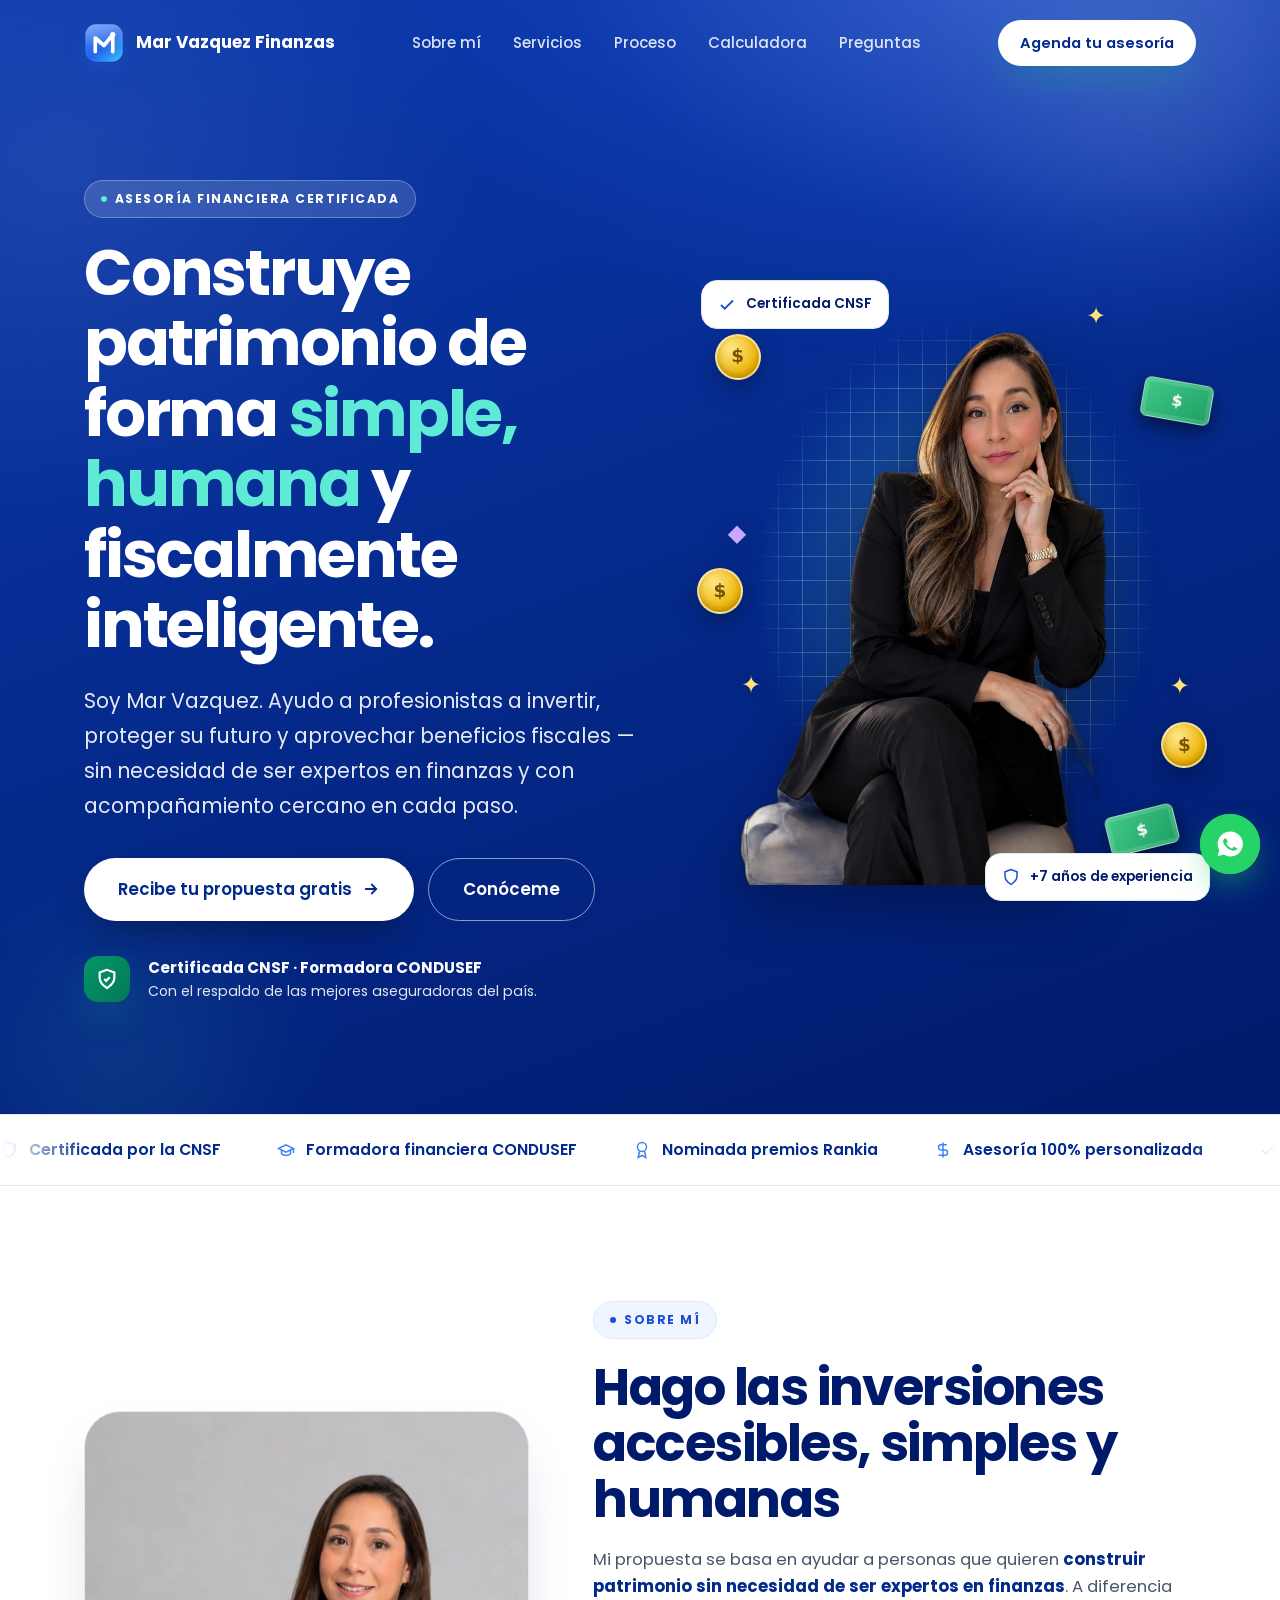
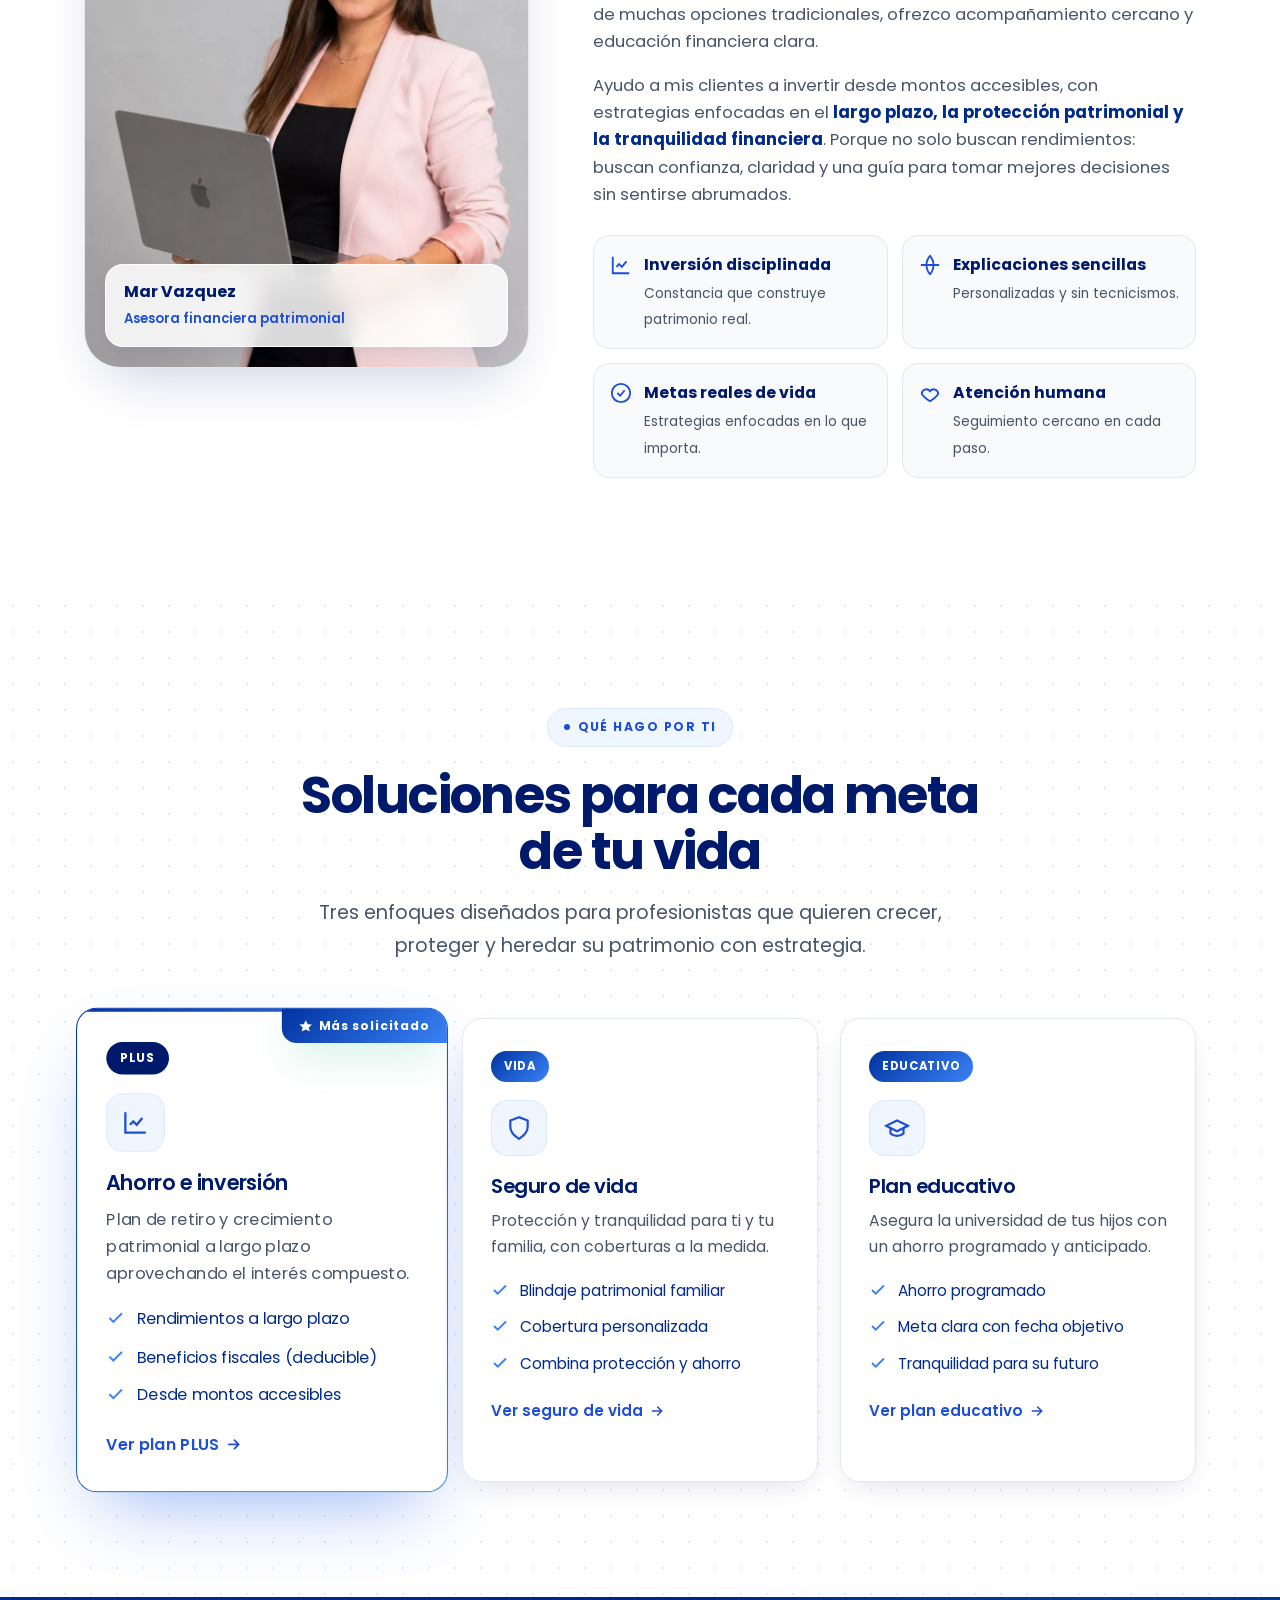
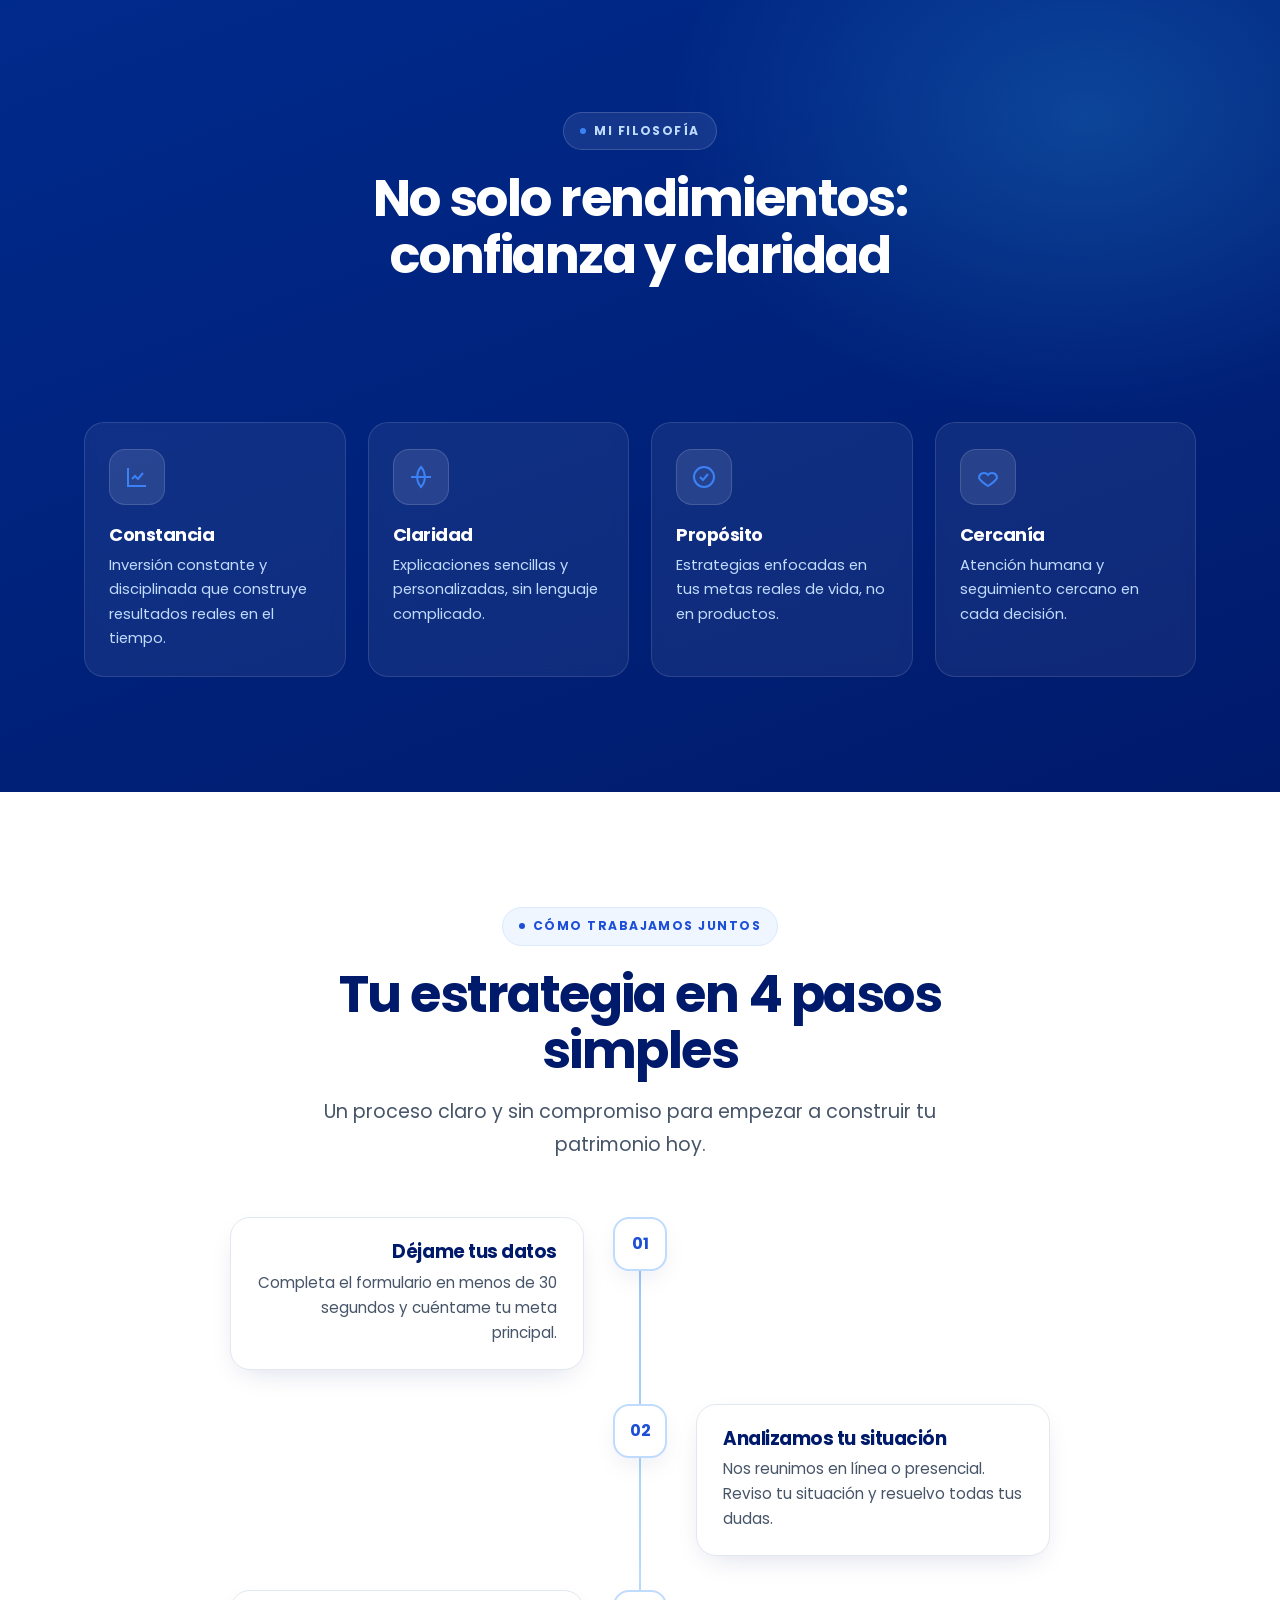
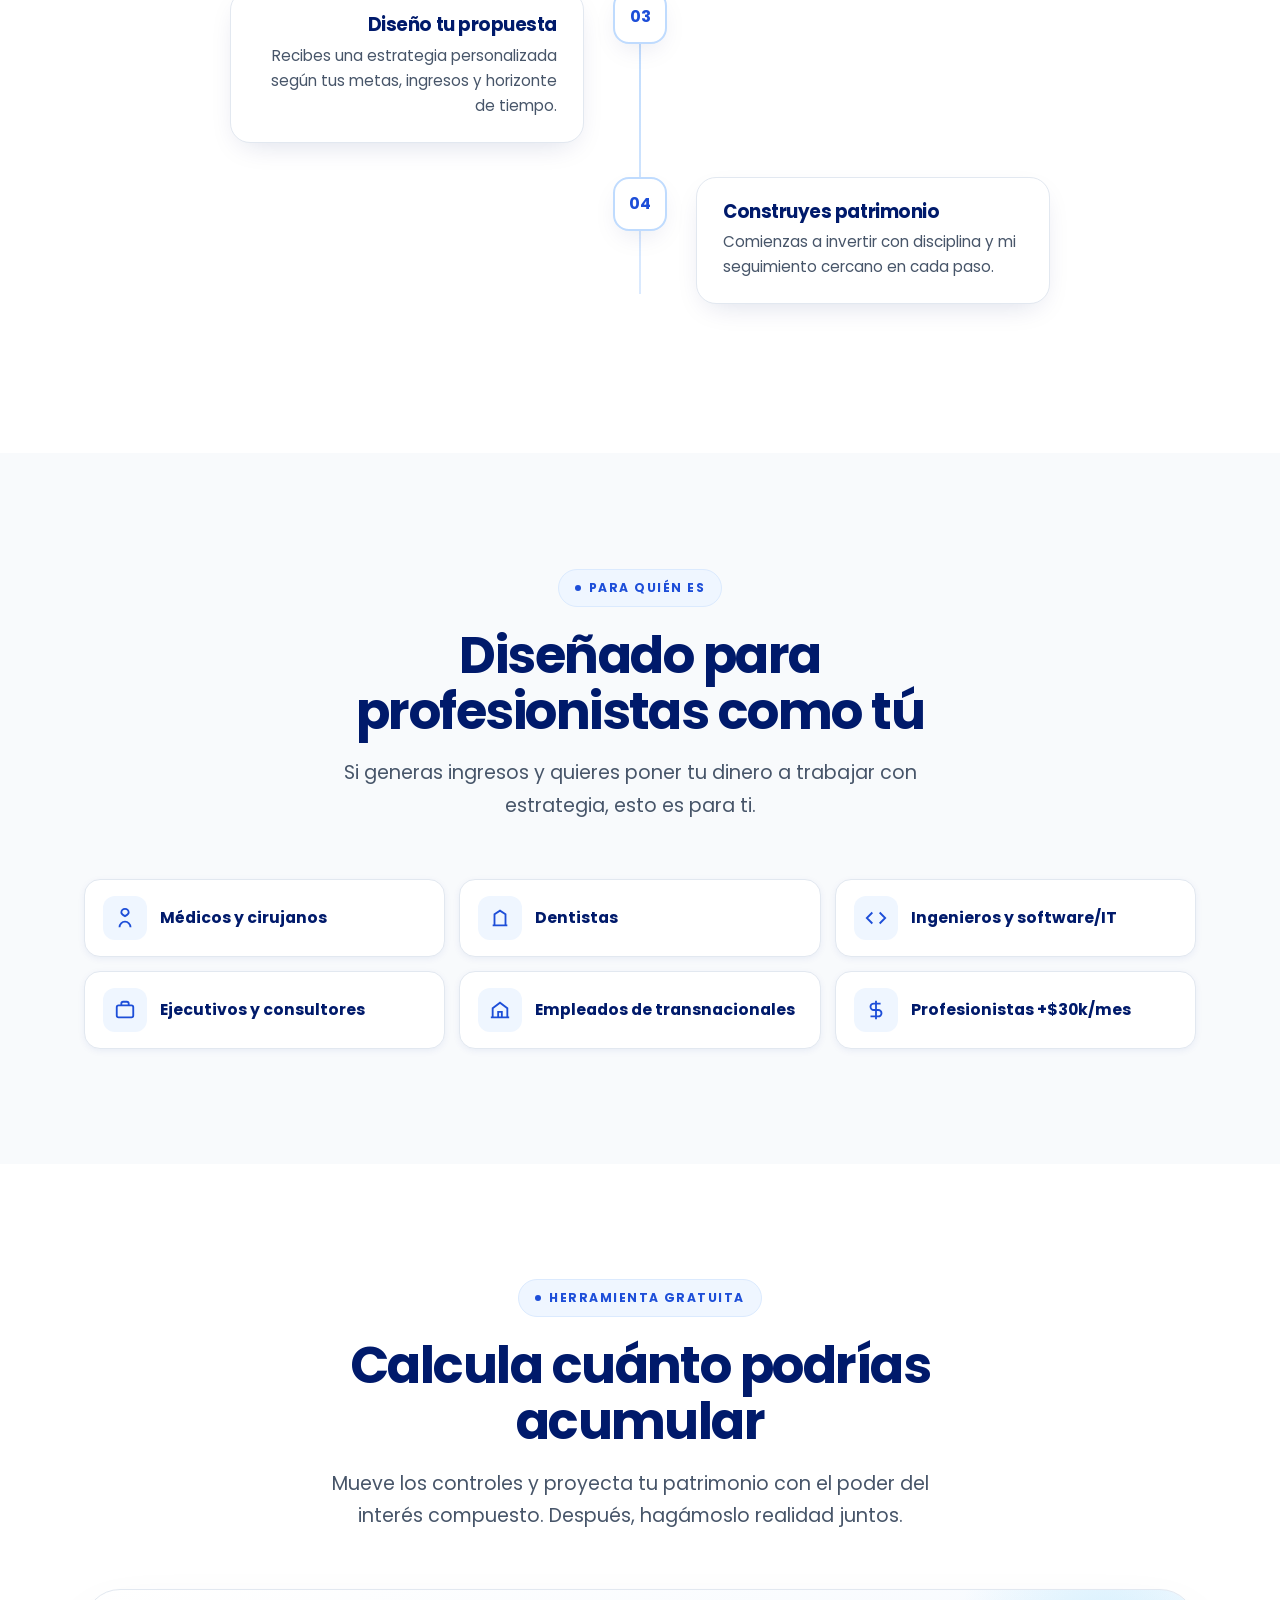
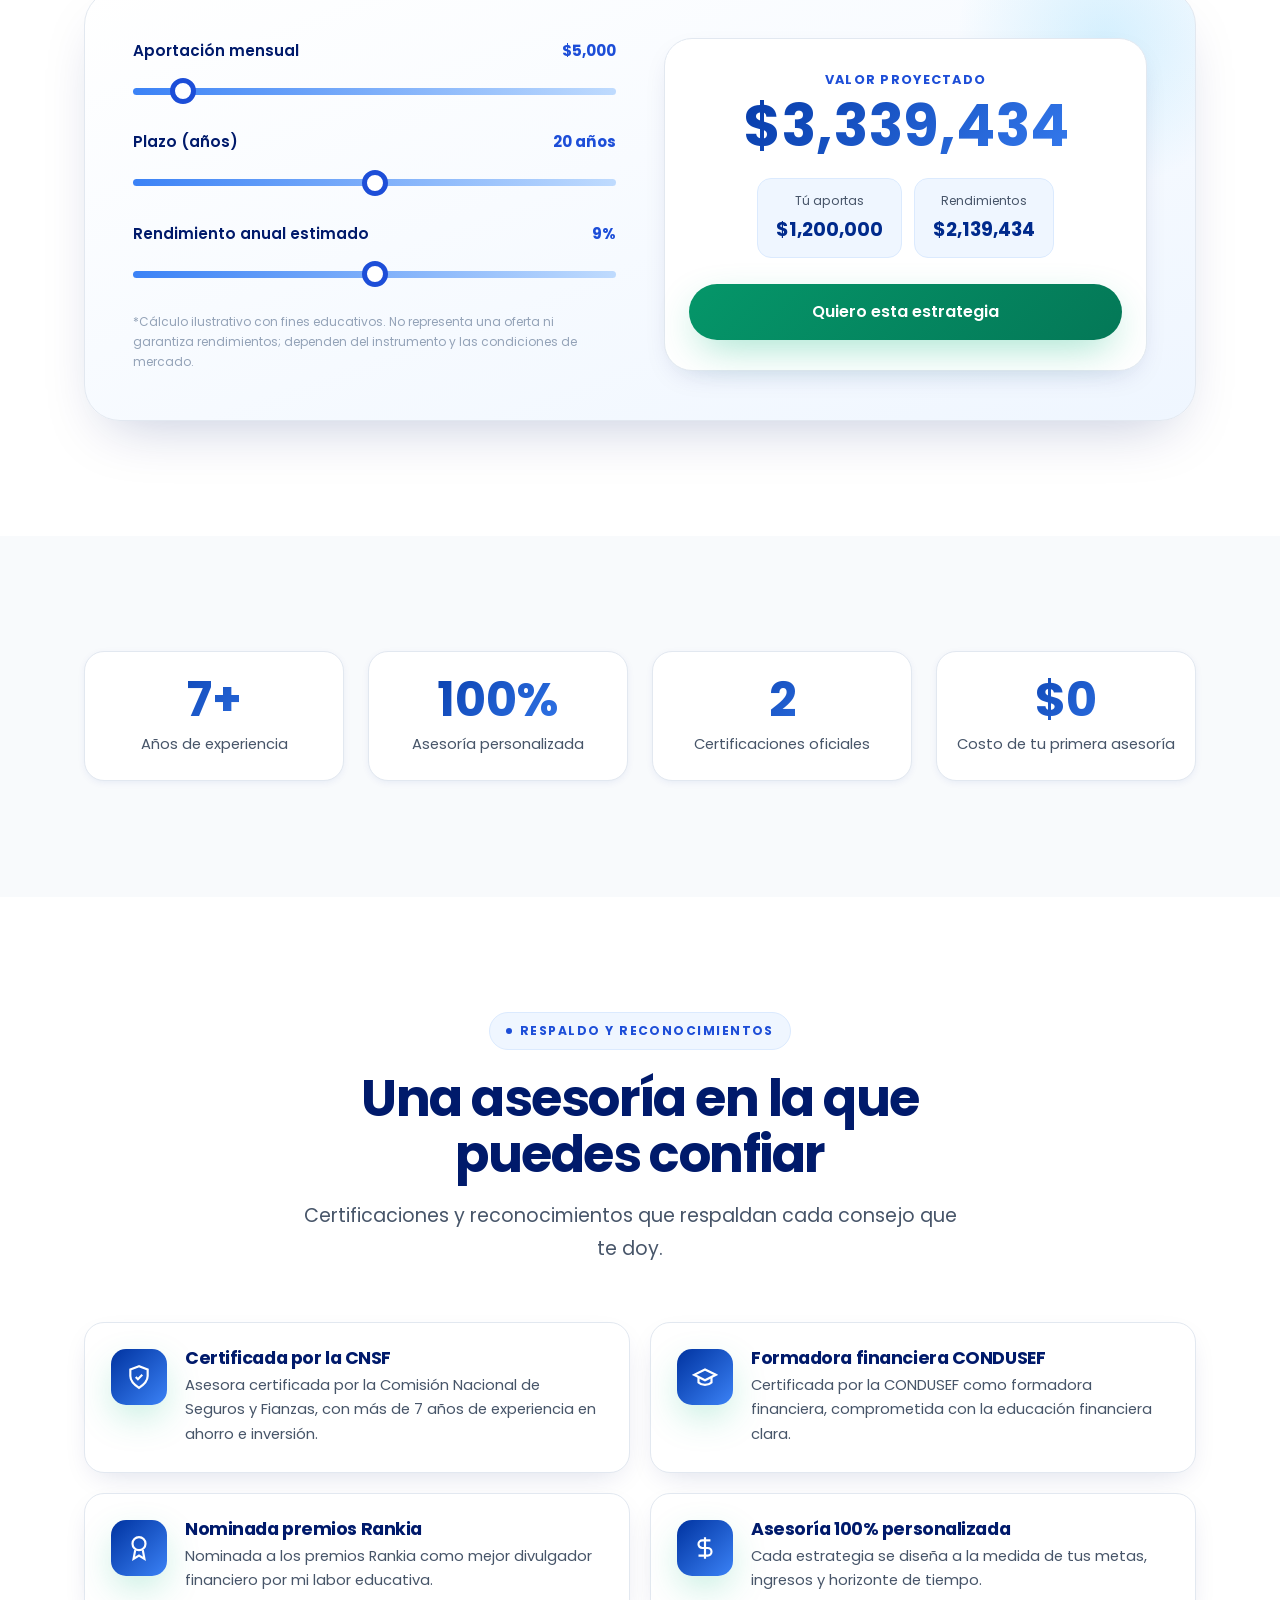
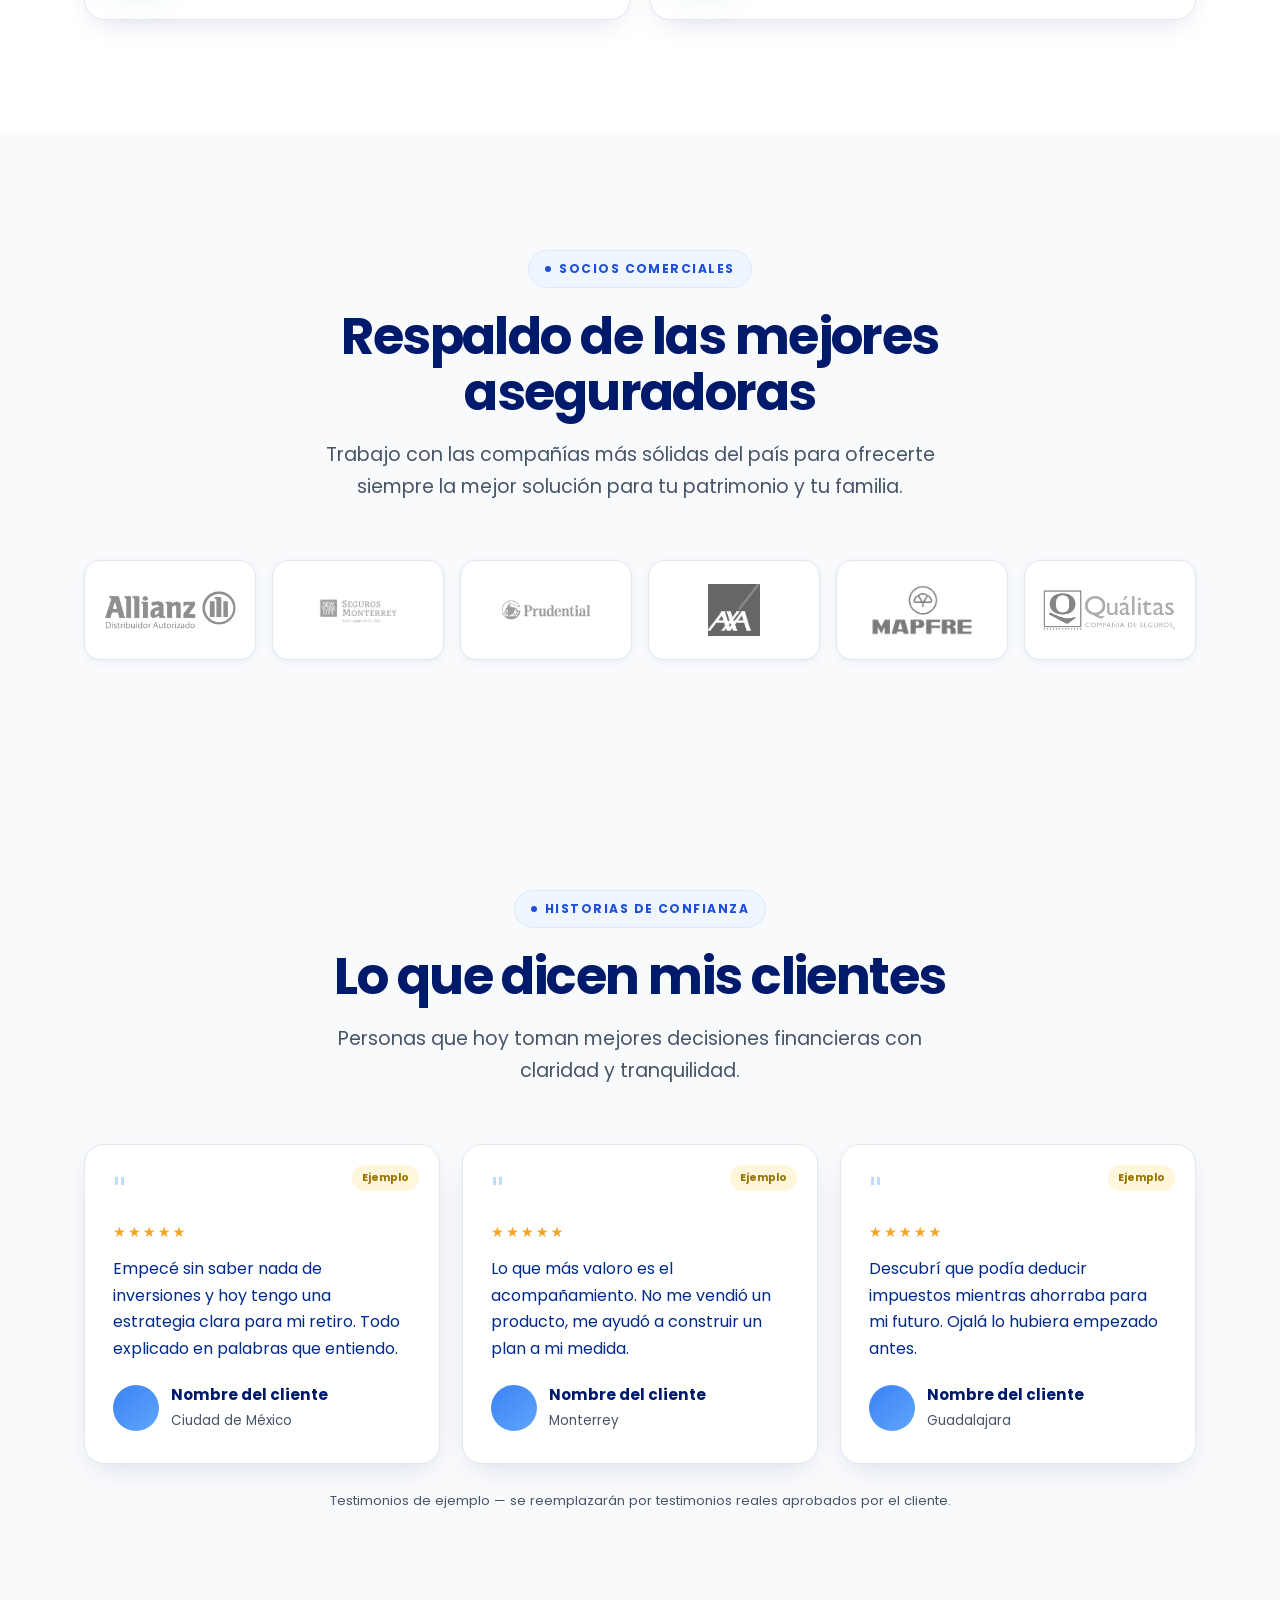
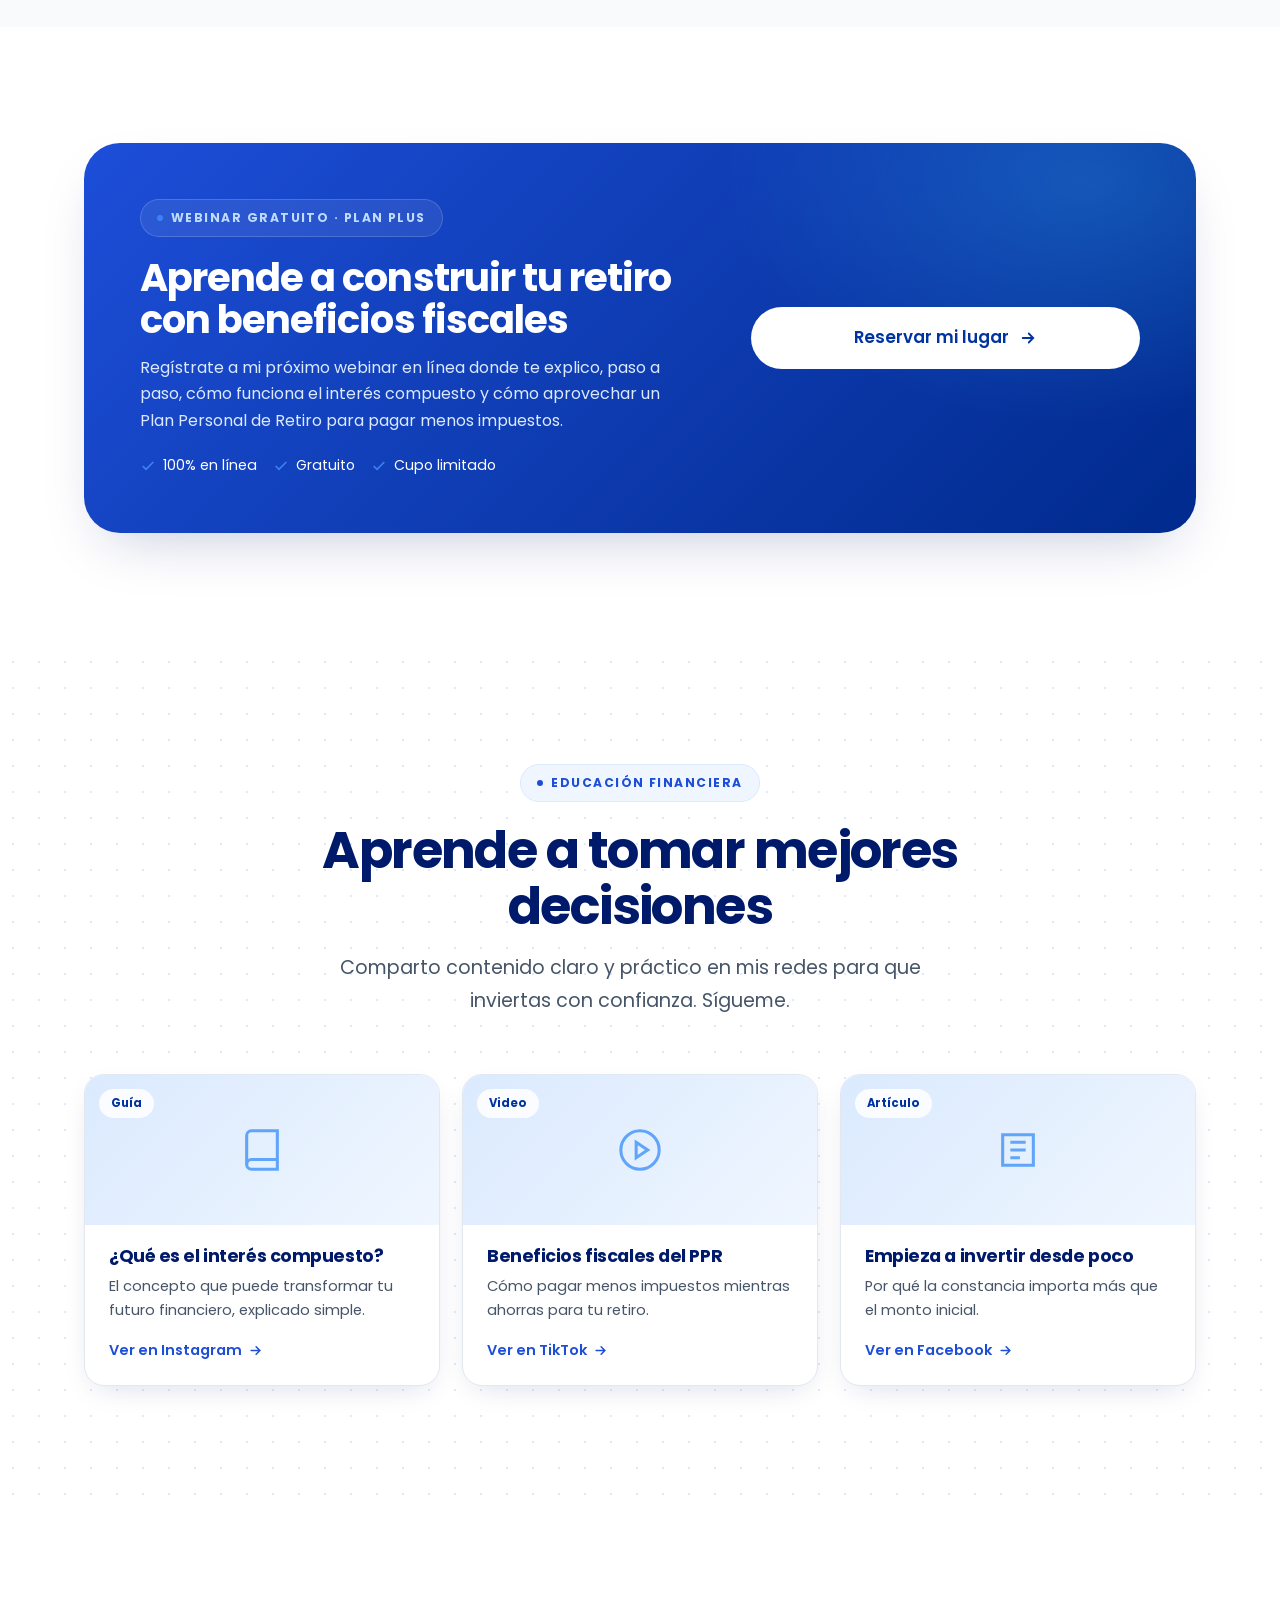
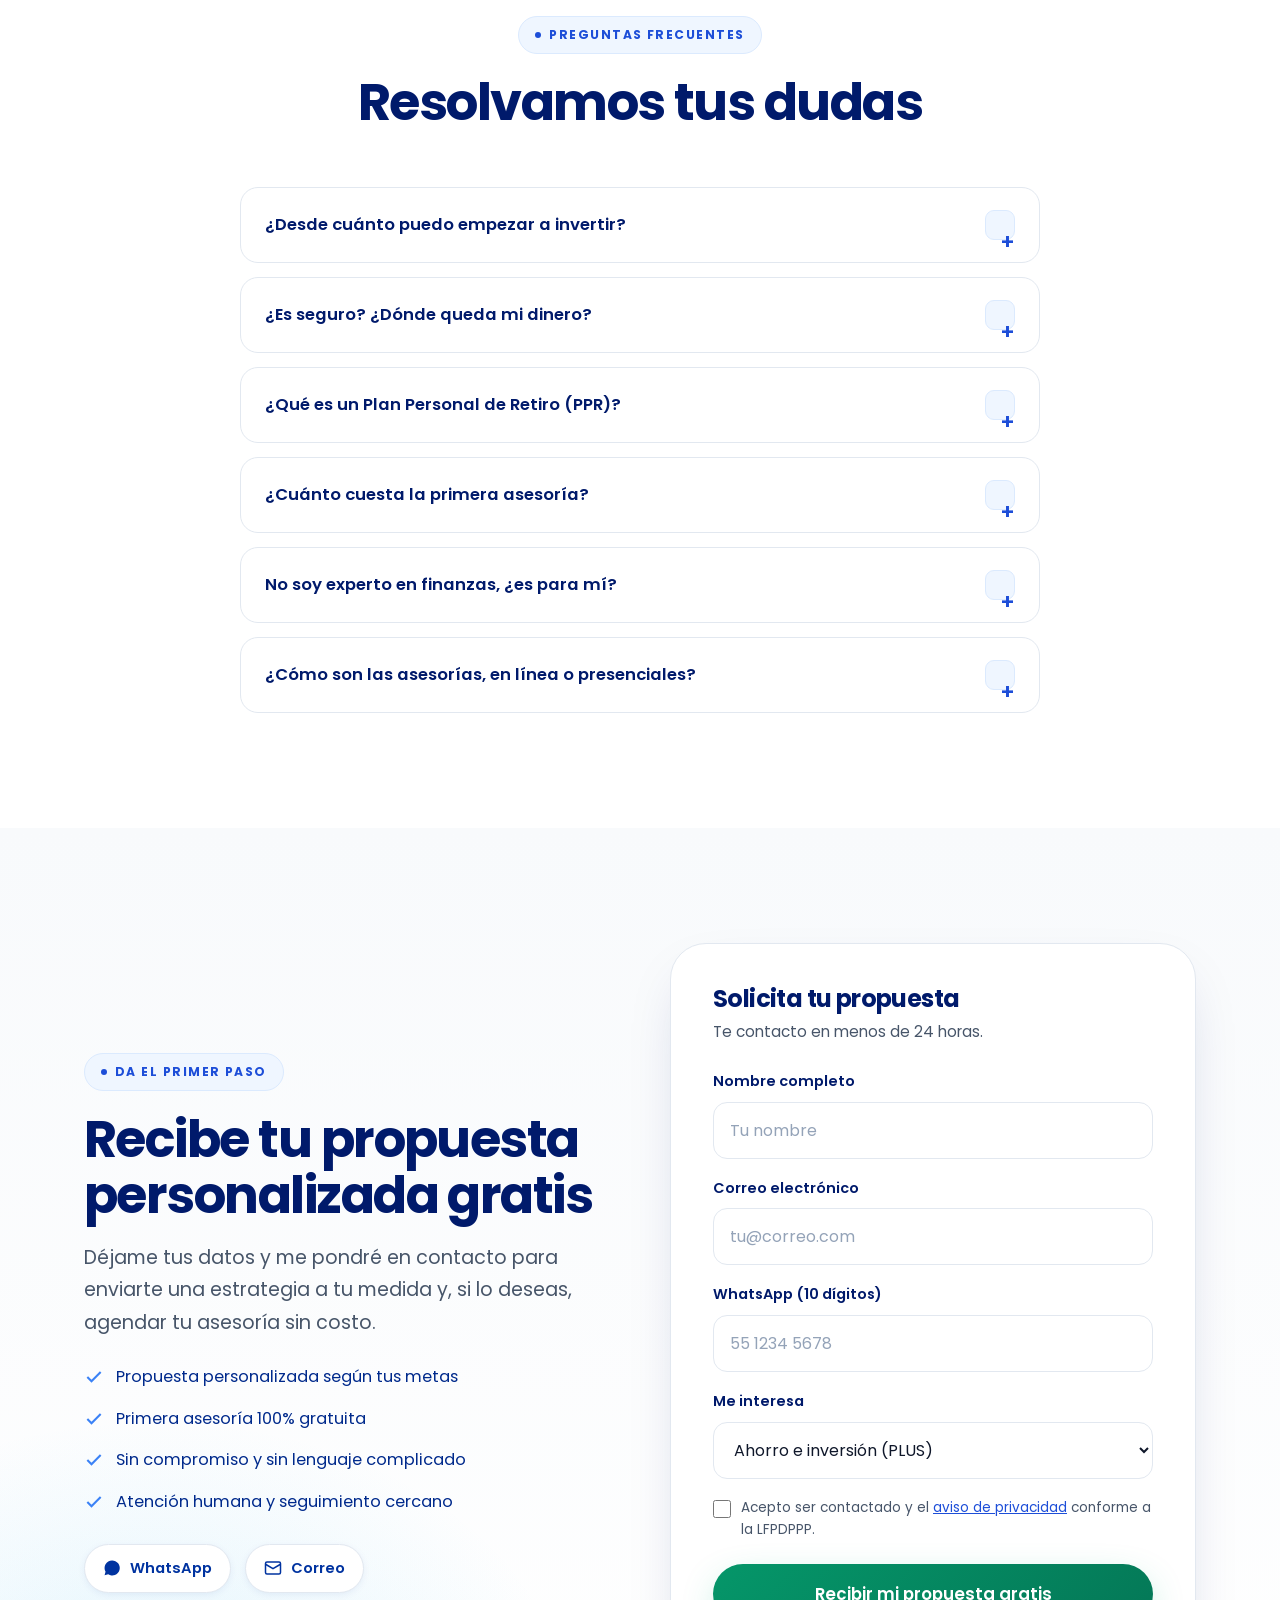
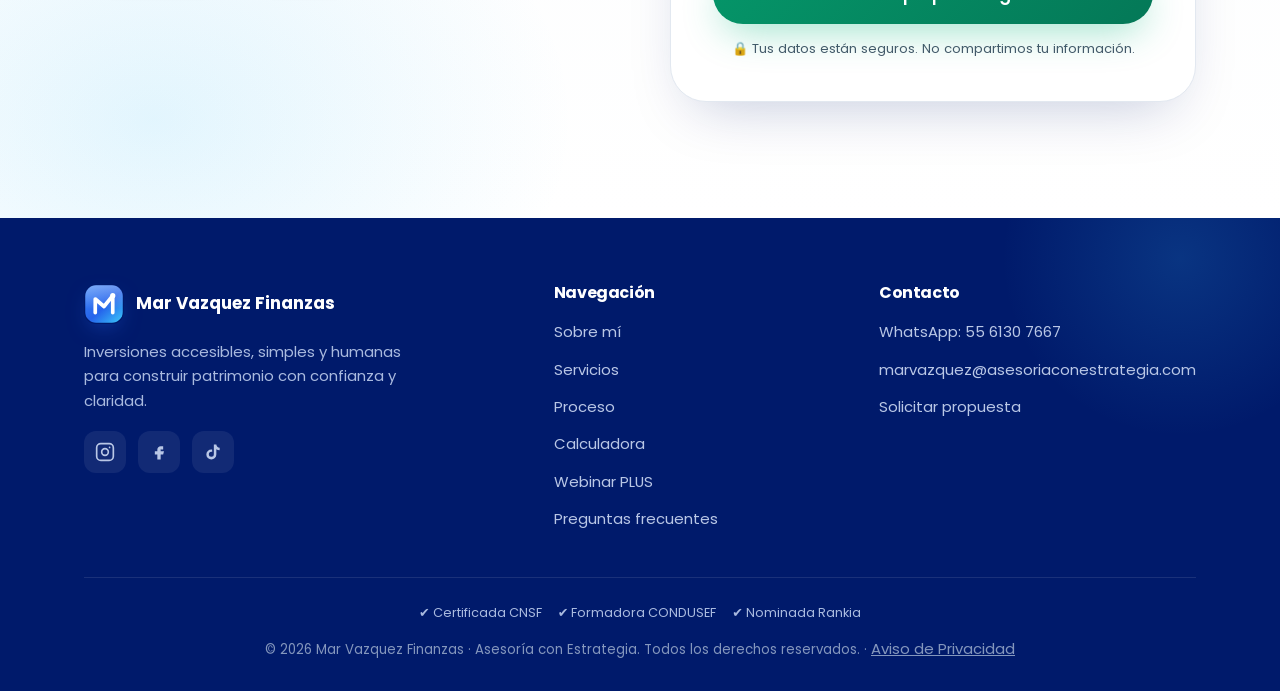
==== commit cf589edb: "Add files via upload" ====
--- a/index.html
+++ b/index.html
@@ -113,7 +113,7 @@
 }
 </script>
 </head>
-<body>
+<body class="has-hero">
 
 <!-- ======================= HEADER ======================= -->
 <header id="header">
@@ -126,7 +126,7 @@
       <a href="#calculadora">Calculadora</a>
       <a href="#faq">Preguntas</a>
     </nav>
-    <a href="#contacto" class="btn btn-primary nav-cta"><span class="cta-full">Agenda tu asesoría</span><span class="cta-short">Agenda</span></a>
+    <a href="https://wa.me/525561307667?text=Hola%20Mar%2C%20me%20gustar%C3%ADa%20agendar%20una%20asesor%C3%ADa%20financiera" target="_blank" rel="noopener" class="btn btn-primary nav-cta"><span class="cta-full">Agenda tu asesoría</span><span class="cta-short">Agenda</span></a>
   </div>
 </header>
 
@@ -160,24 +160,9 @@
         <svg width="18" height="18" viewBox="0 0 24 24" fill="none" stroke="currentColor" stroke-width="2"><path d="M12 2 4 5v6c0 5 3.5 8 8 11 4.5-3 8-6 8-11V5l-8-3Z"/></svg>
         +7 años de experiencia
       </div>
-      <div class="profile-card">
-        <div class="profile-top">
-          <div class="profile-avatar"><img src="assets/mar-2.webp" alt="Mar Vazquez, asesora financiera" width="76" height="76" /></div>
-          <div>
-            <h3>Mar Vazquez</h3>
-            <div class="role">Asesora financiera patrimonial</div>
-            <div class="cert">Certificada CNSF · Formadora CONDUSEF</div>
-          </div>
-        </div>
-        <div class="profile-metrics">
-          <div class="pm"><div class="k">+7</div><div class="l">Años de experiencia</div></div>
-          <div class="pm"><div class="k">100%</div><div class="l">Asesoría personalizada</div></div>
-          <div class="pm"><div class="k">$0</div><div class="l">Costo de tu primera asesoría</div></div>
-          <div class="pm"><div class="k">3</div><div class="l">Soluciones a tu medida</div></div>
-        </div>
-        <div class="profile-tags">
-          <span>Ahorro</span><span>Inversión</span><span>Retiro</span><span>Protección</span><span>Fiscal</span>
-        </div>
+      <div class="hero-photo">
+        <div class="blob"></div>
+        <img src="assets/mar-3-cut.webp" alt="Mar Vazquez, asesora financiera patrimonial" width="780" height="1040" fetchpriority="high" />
       </div>
     </div>
   </div>
--- a/css/styles.css
+++ b/css/styles.css
@@ -49,7 +49,7 @@
 
 /* ============ RESET ============ */
 *{margin:0;padding:0;box-sizing:border-box}
-html{scroll-behavior:smooth;-webkit-text-size-adjust:100%}
+html{scroll-behavior:smooth;-webkit-text-size-adjust:100%;overflow-x:hidden}
 body{
   font-family:'Poppins',system-ui,sans-serif;
   color:var(--ink);
@@ -681,3 +681,121 @@
 
 /* Ícono de confianza del hero (sustituye avatares) */
 .hero-badge-ico{width:46px;height:46px;border-radius:14px;flex:none;display:grid;place-items:center;background:var(--grad-cta);color:#fff;box-shadow:var(--shadow-glow)}
+
+/* ============================================================
+   HERO: color de marca alternante + foto de Mar (todas las landings)
+   ============================================================ */
+.hero,.vsl-hero{
+  color:#fff;background-color:#0033A0;
+  background-image:radial-gradient(1100px 700px at 80% -5%,#1747C4,transparent 60%),linear-gradient(160deg,#0A3AAE,#001A6B);
+}
+.hero::before,.vsl-hero::before{
+  content:"";position:absolute;inset:0;z-index:0;pointer-events:none;
+  background:
+    radial-gradient(900px 500px at 85% -5%,rgba(255,255,255,.16),transparent 60%),
+    radial-gradient(700px 600px at 5% 15%,rgba(255,255,255,.08),transparent 60%);
+}
+.hero .wrap,.vsl-hero .wrap{position:relative;z-index:2}
+.hero h1,.vsl-hero h1{color:#fff}
+.hero p.sub,.vsl-hero p.sub{color:rgba(255,255,255,.9)}
+.hero .grad-text,.vsl-hero .grad-text{-webkit-text-fill-color:#5EEAD4;color:#5EEAD4;background:none}
+.hero .eyebrow,.vsl-hero .eyebrow{color:#fff;background:rgba(255,255,255,.14);border-color:rgba(255,255,255,.28)}
+.hero .eyebrow .dot,.vsl-hero .eyebrow .dot{background:#5EEAD4}
+/* orbes como brillos claros */
+.hero .hero-orb.o1{background:radial-gradient(circle,rgba(255,255,255,.20),transparent 70%)}
+.hero .hero-orb.o2{background:radial-gradient(circle,rgba(94,234,212,.28),transparent 70%)}
+/* botones del hero: blanco (prima sobre cualquier color) + fantasma */
+.hero .btn-primary,.vsl-hero .btn-primary{background:#fff;color:var(--blue-800);box-shadow:0 16px 40px -12px rgba(0,0,0,.4)}
+.hero .btn-primary:hover,.vsl-hero .btn-primary:hover{background:#fff;transform:translateY(-3px);box-shadow:0 22px 52px -14px rgba(0,0,0,.5)}
+.hero .btn-outline,.vsl-hero .btn-outline{background:transparent;color:#fff;border-color:rgba(255,255,255,.55)}
+.hero .btn-outline:hover,.vsl-hero .btn-outline:hover{background:rgba(255,255,255,.14);border-color:#fff}
+/* breadcrumb (product-hero) */
+.hero .crumbs{color:rgba(255,255,255,.8)}
+.hero .crumbs a{color:#fff;font-weight:600}
+.hero .crumbs span{color:rgba(255,255,255,.5)}
+/* trust line */
+.hero .hero-meta small{color:rgba(255,255,255,.88)}
+.hero .hero-meta small b{color:#fff}
+
+/* Foto de Mar en el hero */
+.hero-photo{position:relative;max-width:440px;margin:0 auto;display:flex;justify-content:center;align-items:flex-end}
+/* blob de color detrás del recorte (estilo collage) */
+.hero-photo .blob{position:absolute;left:50%;top:6%;width:92%;height:86%;transform:translateX(-50%);z-index:0;
+  background:radial-gradient(closest-side,rgba(255,255,255,.20),rgba(94,234,212,.14) 60%,transparent);
+  border-radius:47% 53% 52% 48%/48% 47% 53% 52%;filter:blur(4px);animation:blobMorph 12s ease-in-out infinite}
+/* recorte sin fondo: sombra que sigue la silueta, sin marco */
+.hero-photo img{position:relative;z-index:1;width:100%;height:auto;display:block;
+  filter:drop-shadow(0 22px 28px rgba(0,0,0,.34))}
+@keyframes blobMorph{
+  0%,100%{border-radius:47% 53% 52% 48%/48% 47% 53% 52%}
+  50%{border-radius:53% 47% 46% 54%/52% 54% 46% 48%}
+}
+
+/* VSL: la foto/registro se ajustan; el video sigue siendo protagonista */
+.vsl-hero .vsl-video{border-color:rgba(255,255,255,.35)}
+.vsl-hero .vsl-urgency{color:rgba(255,255,255,.9)}
+.vsl-hero .vsl-urgency svg{color:#5EEAD4}
+
+@media(prefers-reduced-motion:reduce){
+  .hero,.vsl-hero{animation:none;background-color:#0033A0}
+  .hero-photo .blob{animation:none}
+}
+
+/* Header sobre hero de color: marca y links en blanco (revierte al hacer scroll) */
+.has-hero header:not(.scrolled) .brand{color:#fff}
+.has-hero header:not(.scrolled) .nav-links a{color:rgba(255,255,255,.85)}
+.has-hero header:not(.scrolled) .nav-links a:hover{color:#fff}
+.has-hero header:not(.scrolled) .nav-links a::after{background:#fff}
+
+/* Fix overflow: la imagen no debe forzar el ancho del grid */
+.hero .wrap>*,.vsl-hero .wrap>*{min-width:0}
+.hero-photo{width:100%}
+@media(max-width:980px){
+  .hero-photo{max-width:360px}
+  .hero .badge-float{display:none}
+}
+
+/* Header CTA blanco sobre hero de color (verde/azul); verde al hacer scroll */
+.has-hero header:not(.scrolled) .nav-cta{background:#fff;color:var(--blue-800)}
+.has-hero header:not(.scrolled) .nav-cta:hover{background:#fff;color:var(--blue-800)}
+/* Limpieza de overflow decorativo en móvil */
+@media(max-width:980px){
+  .hero-orb{display:none}
+  .hero-photo{max-width:320px}
+}
+
+/* ============================================================
+   COLLAGE del hero: grid + monedas / billetes / estrellas
+   ============================================================ */
+.hero-photo{isolation:isolate}
+/* papel cuadriculado detrás del recorte */
+.hero-photo::before{
+  content:"";position:absolute;z-index:0;top:3%;left:4%;right:4%;bottom:7%;
+  background-image:
+    linear-gradient(rgba(255,255,255,.22) 1px,transparent 1px),
+    linear-gradient(90deg,rgba(255,255,255,.22) 1px,transparent 1px);
+  background-size:24px 24px;border-radius:16px;-webkit-mask-image:radial-gradient(closest-side,#000 78%,transparent);mask-image:radial-gradient(closest-side,#000 78%,transparent);
+}
+/* elementos flotantes del collage */
+.hd{position:absolute;z-index:3;display:grid;place-items:center;font-weight:800;line-height:1;
+  animation:floaty 6s ease-in-out infinite;filter:drop-shadow(0 8px 12px rgba(0,0,0,.30))}
+.hd.coin{width:46px;height:46px;border-radius:50%;color:#7A5200;font-size:1.15rem;
+  background:radial-gradient(circle at 35% 30%,#FFE889,#EBB100 70%,#C98F00);
+  border:2px solid rgba(255,255,255,.55);box-shadow:inset 0 -3px 6px rgba(0,0,0,.2)}
+.hd.bill{width:70px;height:40px;border-radius:7px;color:#fff;font-size:1rem;transform:rotate(-14deg);
+  background:linear-gradient(135deg,#43C88A,#1E9E63);border:1.5px solid rgba(255,255,255,.5);
+  box-shadow:0 6px 14px rgba(0,0,0,.25),inset 0 0 0 4px rgba(255,255,255,.12)}
+.hd.star{color:#FFE07A;font-size:1.5rem;filter:drop-shadow(0 2px 6px rgba(0,0,0,.25));animation-duration:5s}
+.hd.gem{color:#C9A7FF;font-size:1.5rem;animation-duration:7s}
+/* posiciones (relativas al .hero-photo) */
+.hd.c1{top:6%;left:-5%}
+.hd.c2{bottom:20%;right:-7%;animation-delay:.8s}
+.hd.c3{top:46%;left:-9%;animation-delay:1.5s}
+.hd.b1{bottom:6%;right:0%;animation-delay:.4s}
+.hd.b2{top:14%;right:-8%;animation-delay:1.1s;transform:rotate(10deg)}
+.hd.s1{top:1%;right:16%;animation-delay:.2s}
+.hd.s2{top:64%;right:-3%;animation-delay:1s}
+.hd.s3{bottom:32%;left:1%;animation-delay:.6s}
+.hd.g1{top:38%;left:-2%;animation-delay:.9s}
+@media(max-width:980px){ .hd.c3,.hd.b2,.hd.g1{display:none} }
+@media(prefers-reduced-motion:reduce){ .hd{animation:none} }
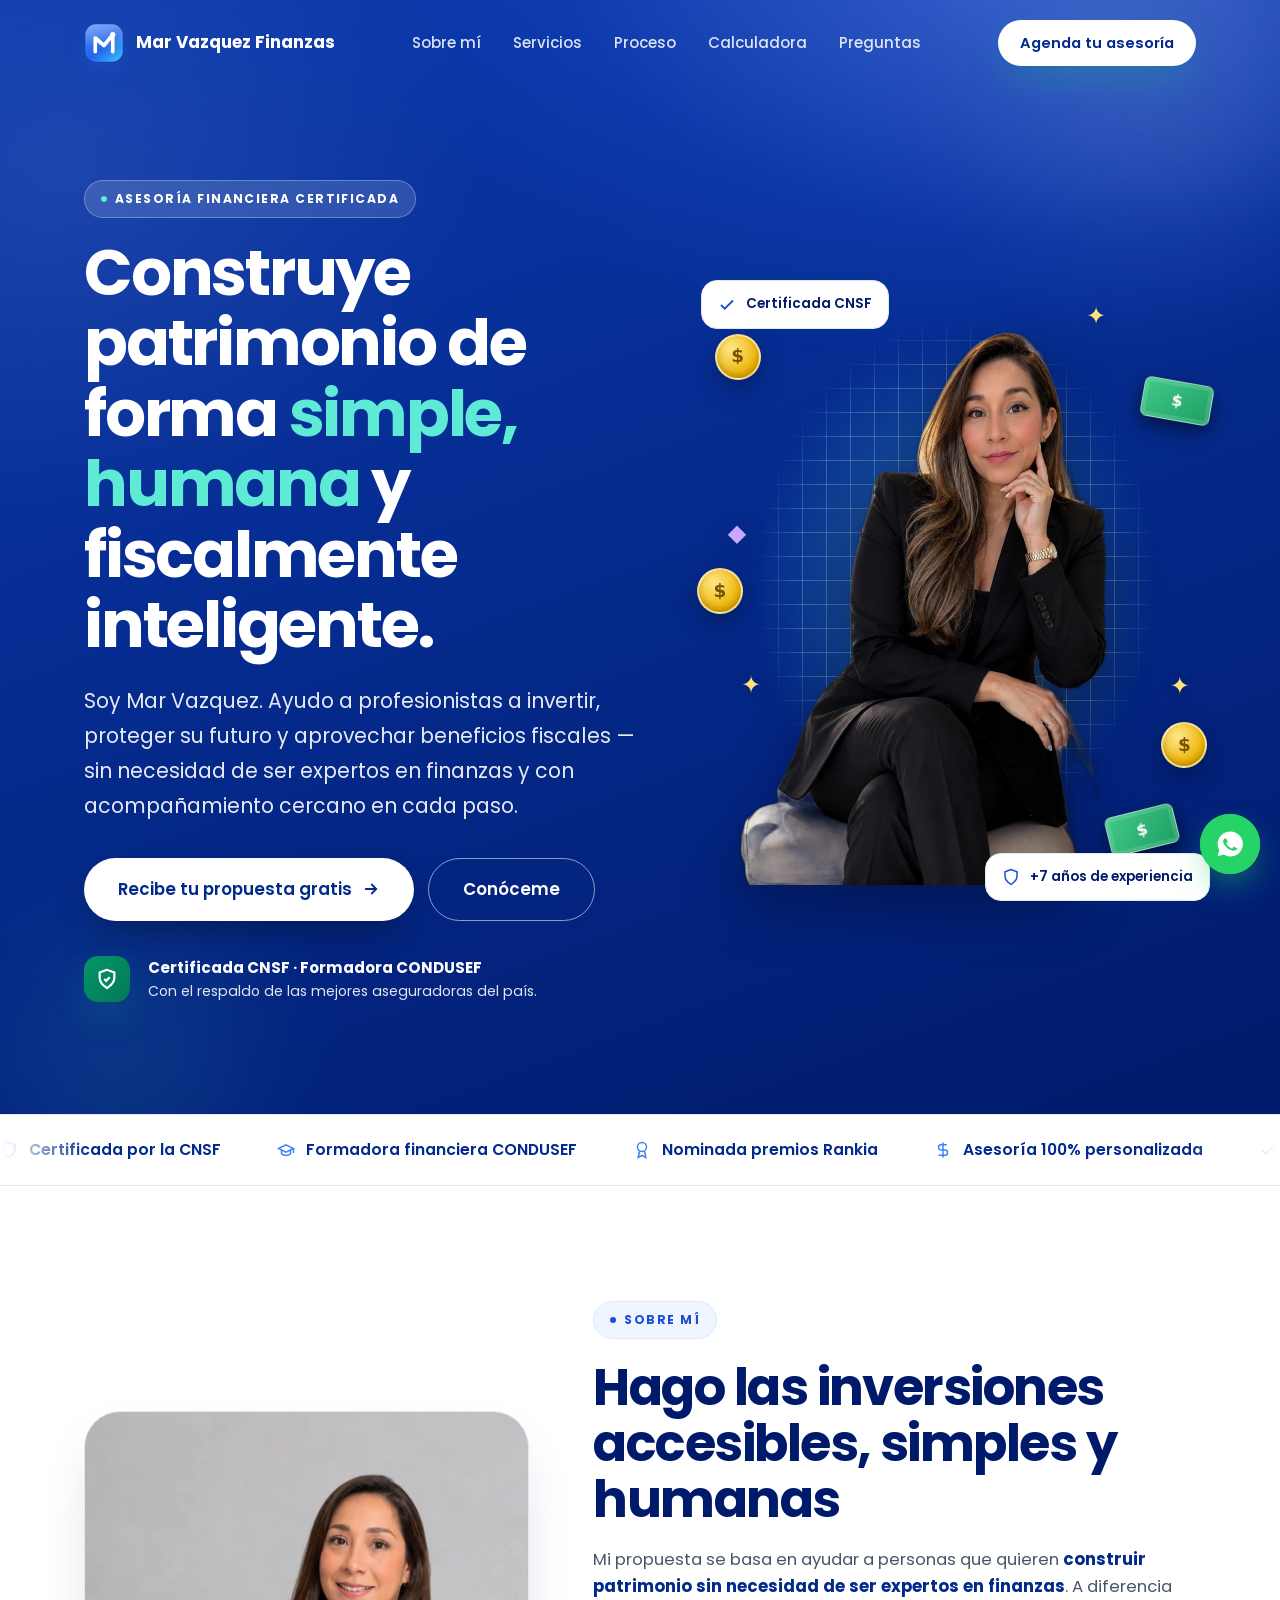
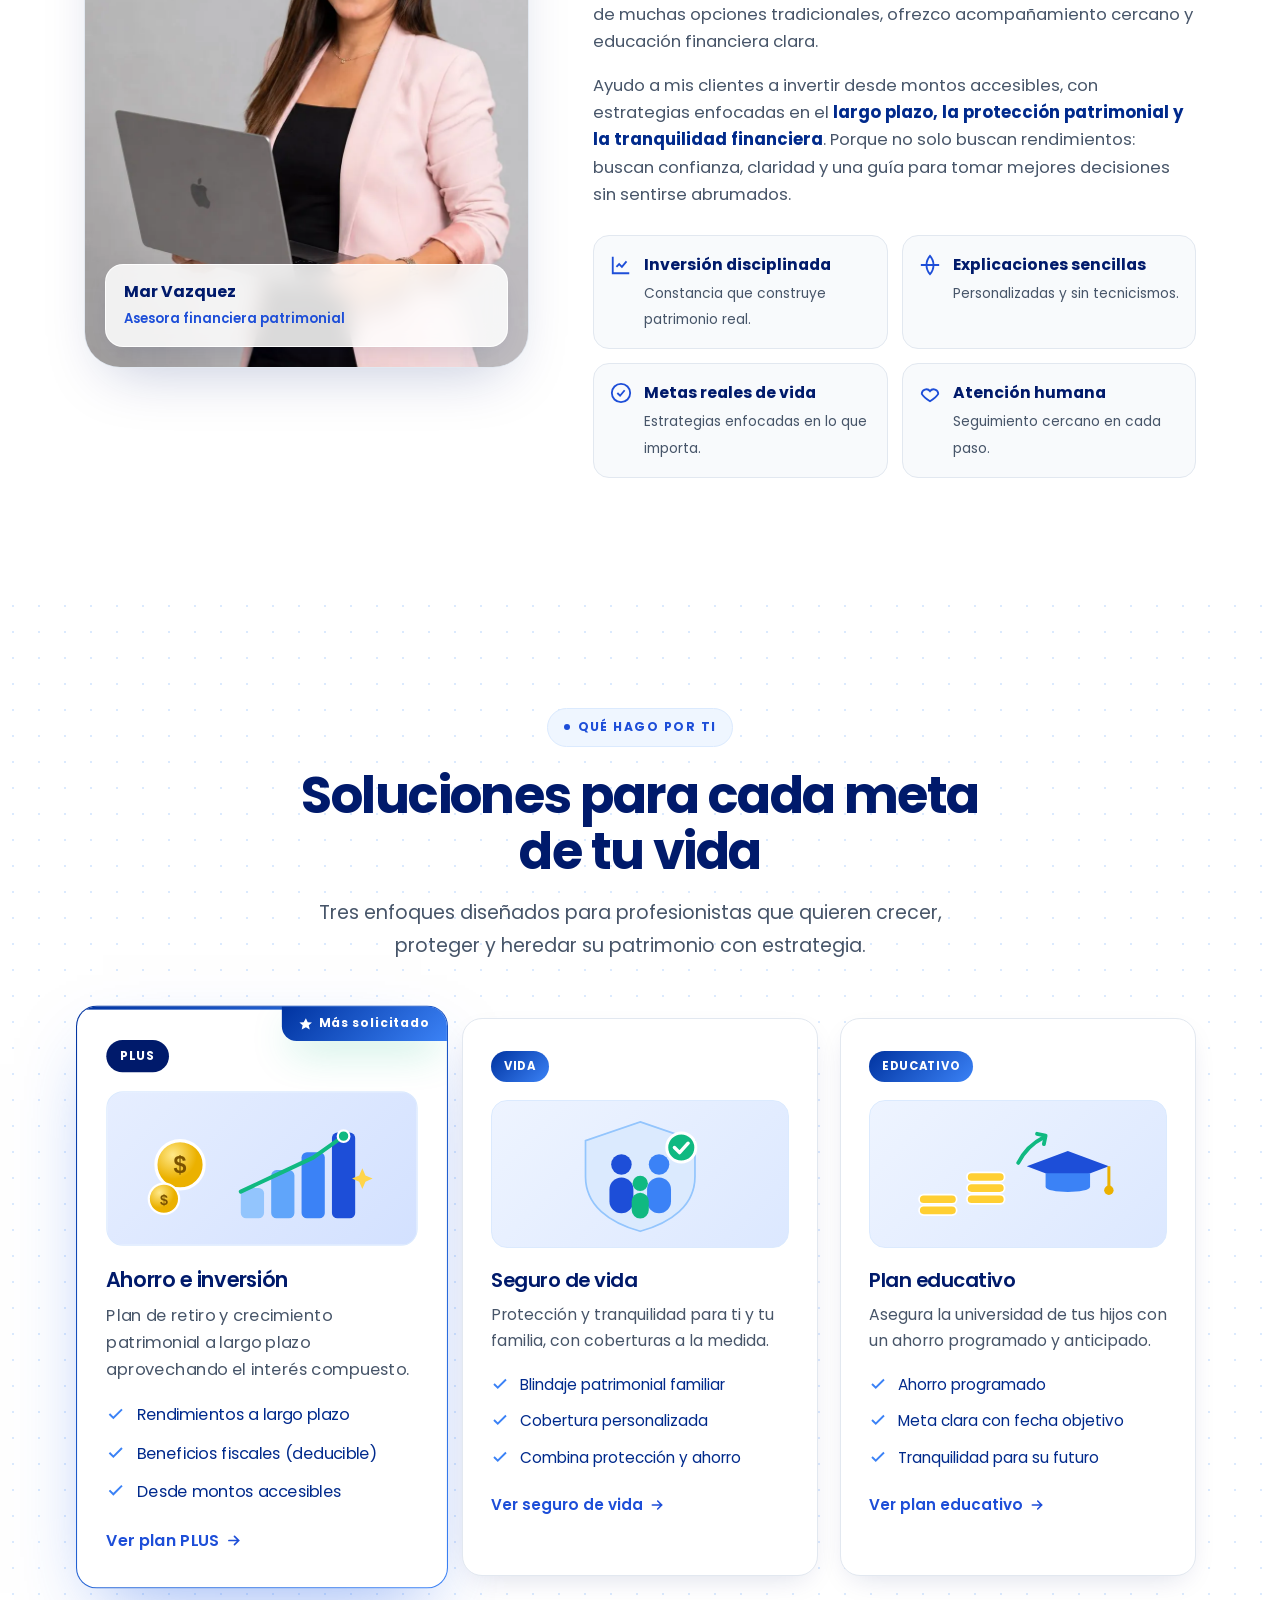
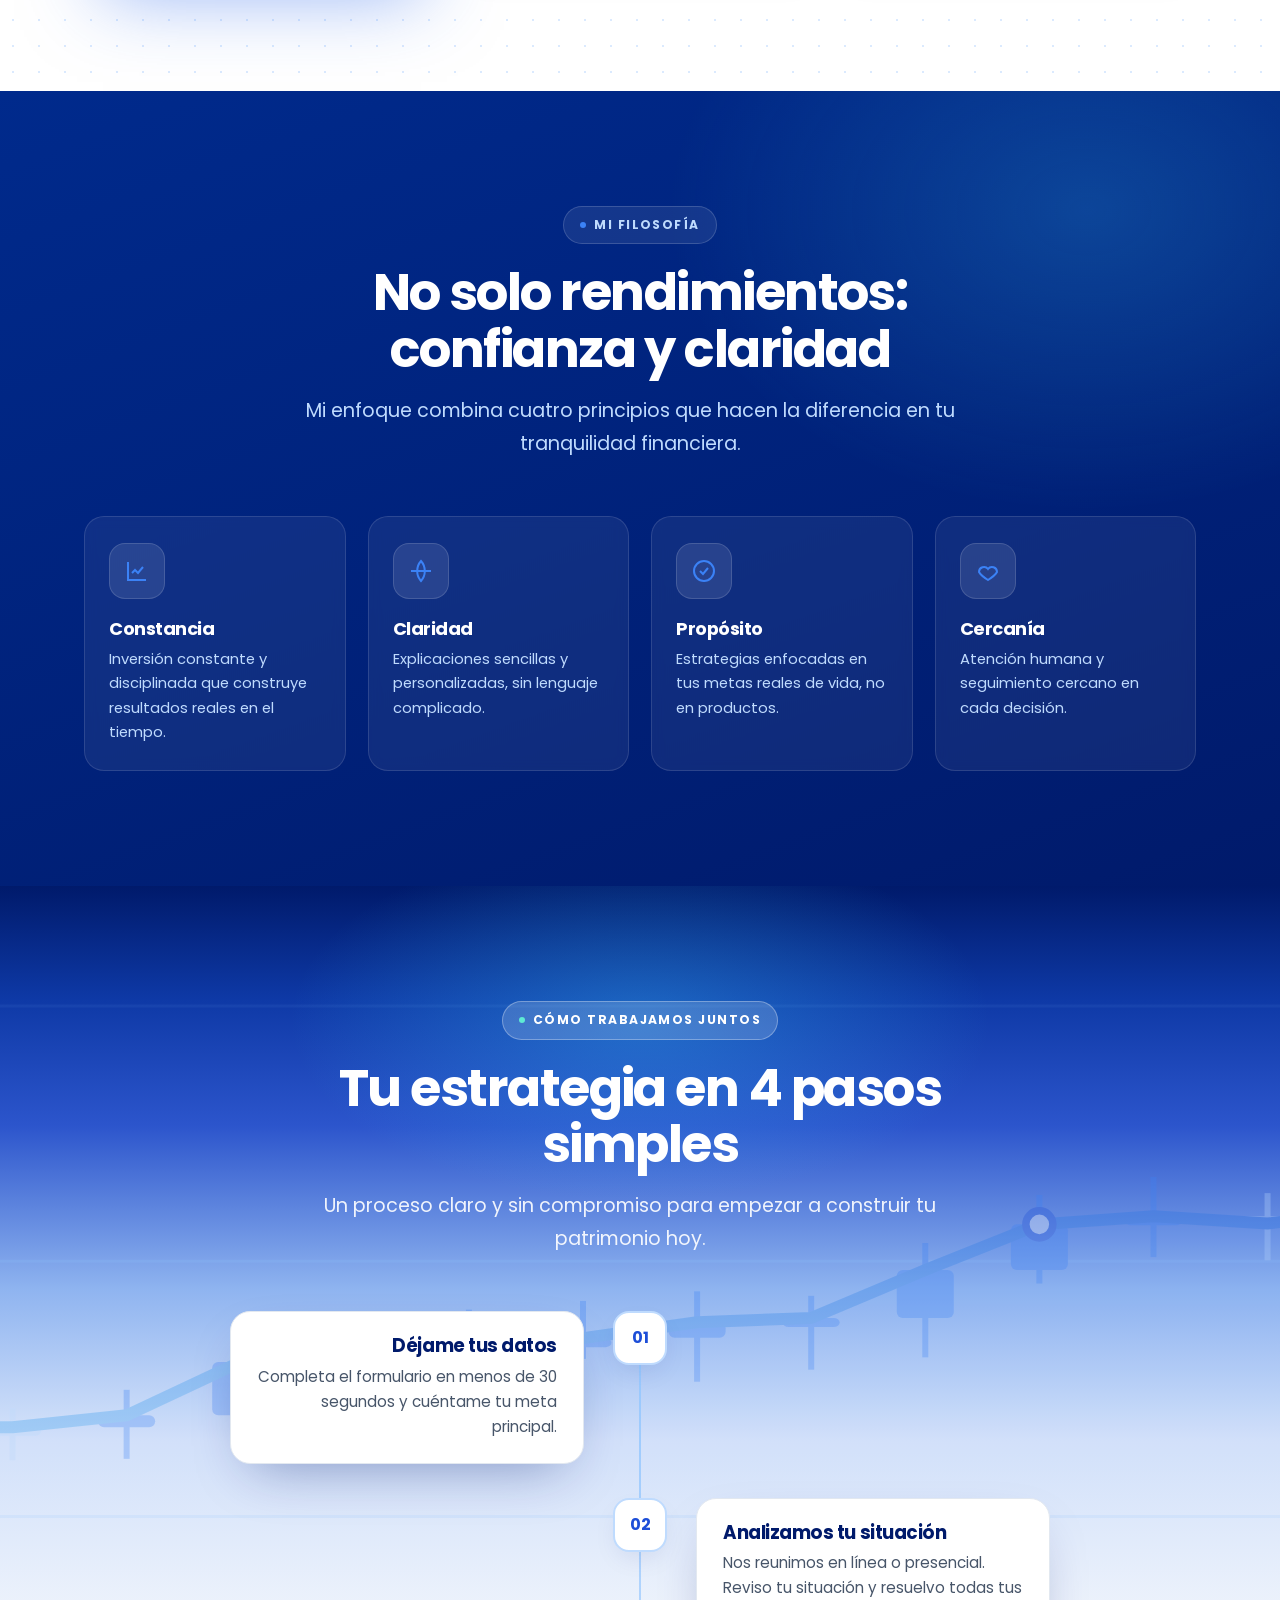
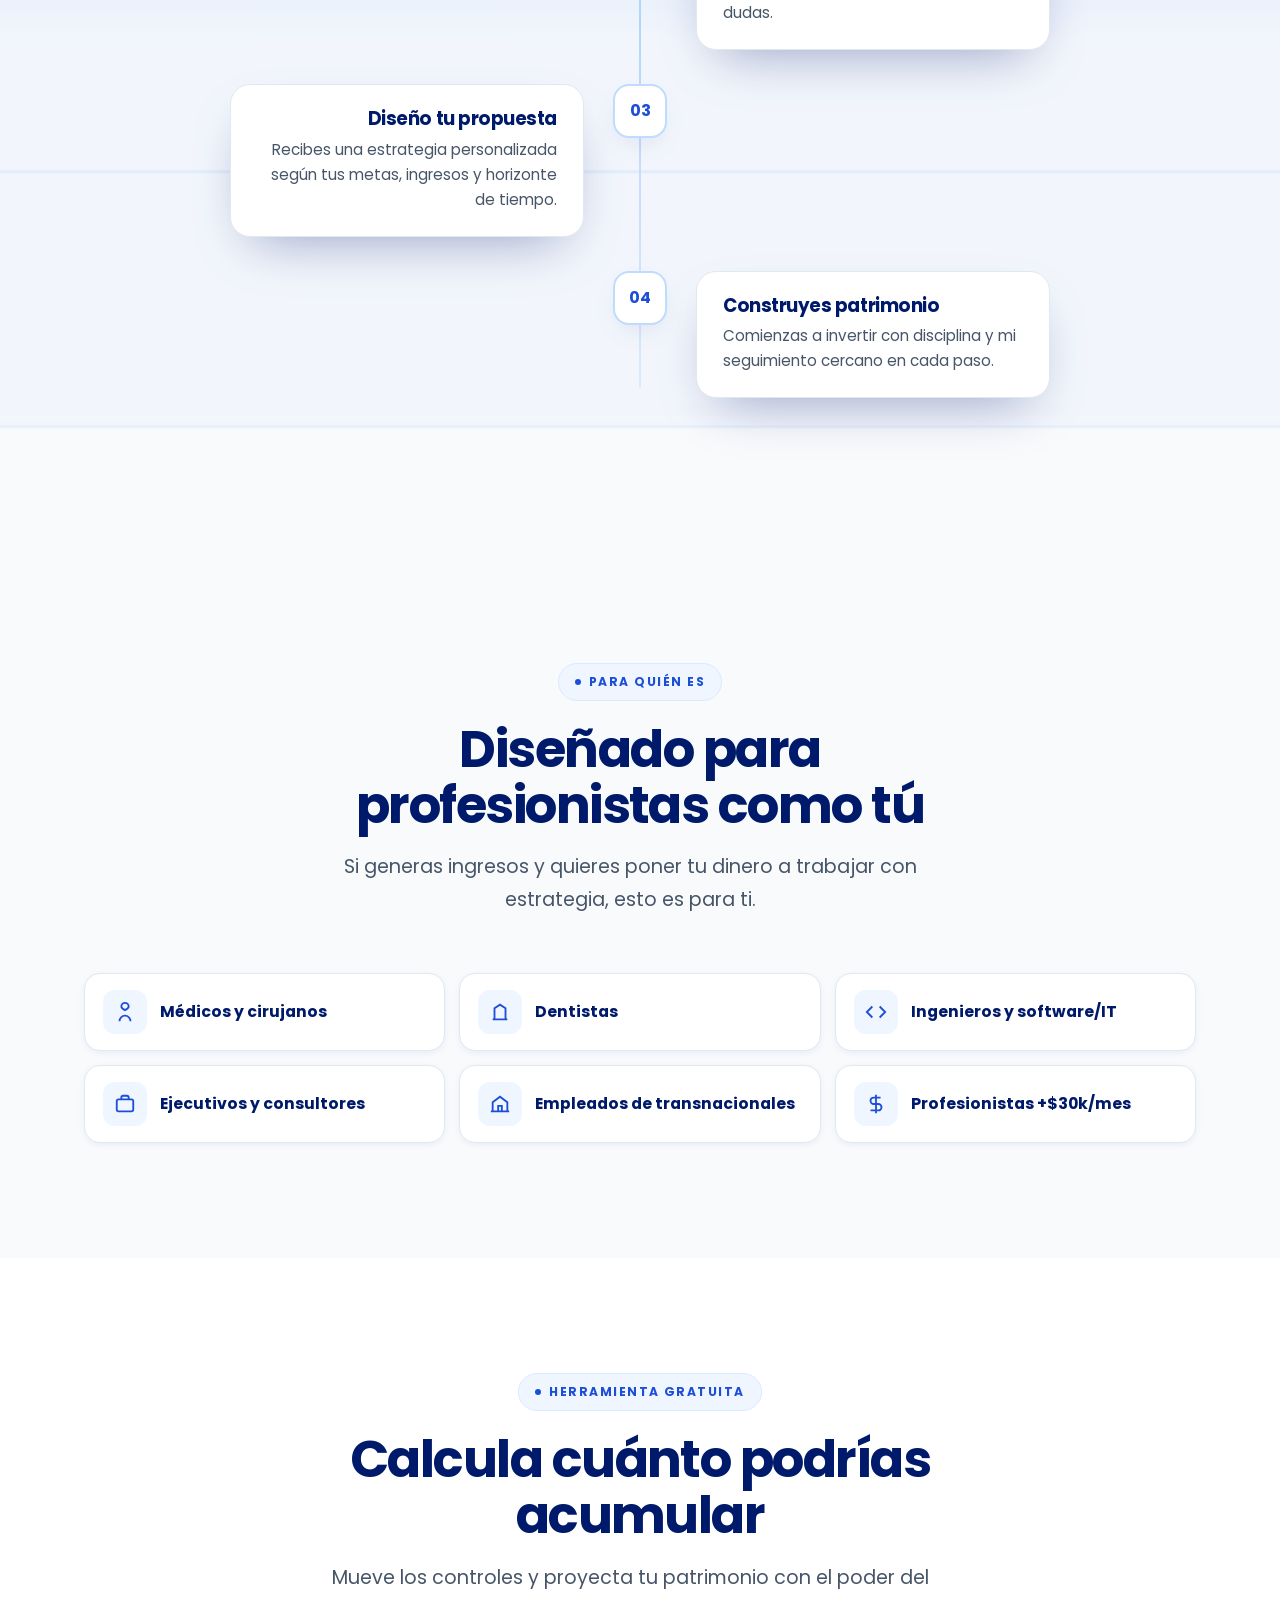
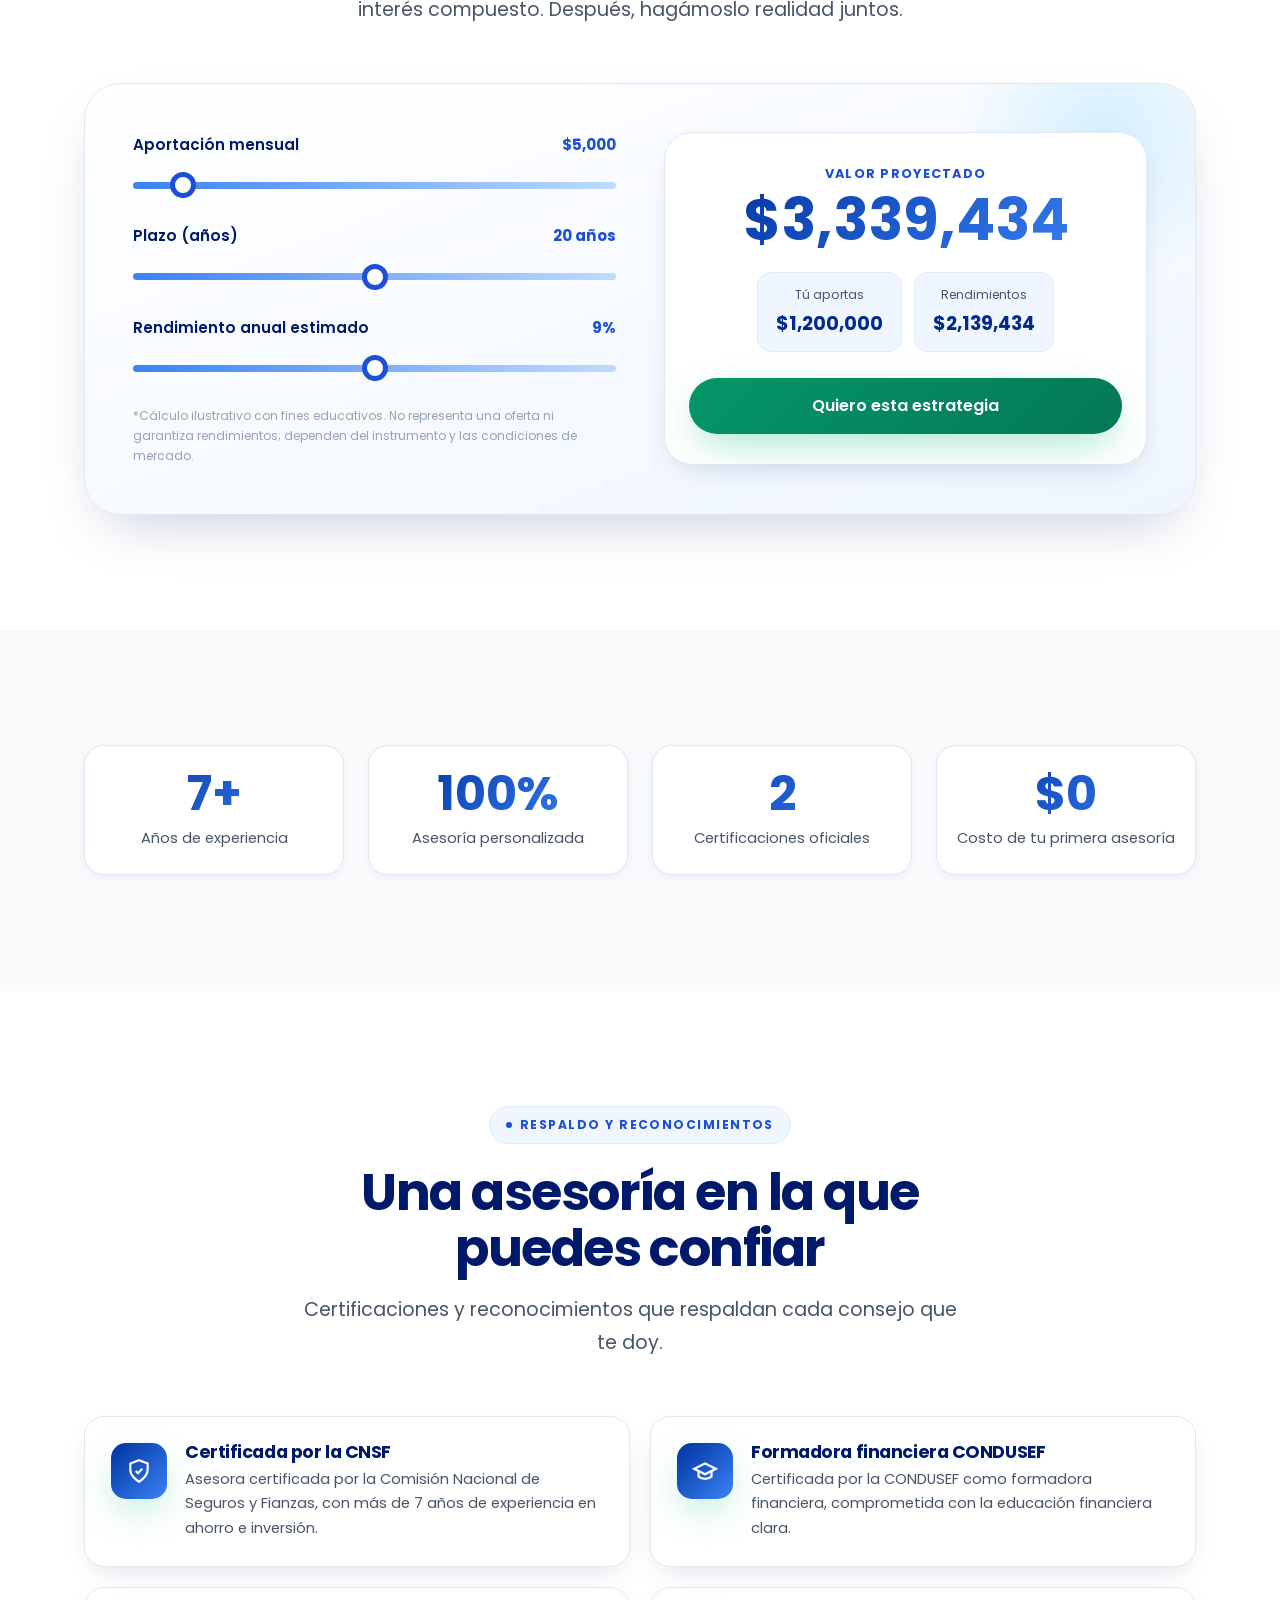
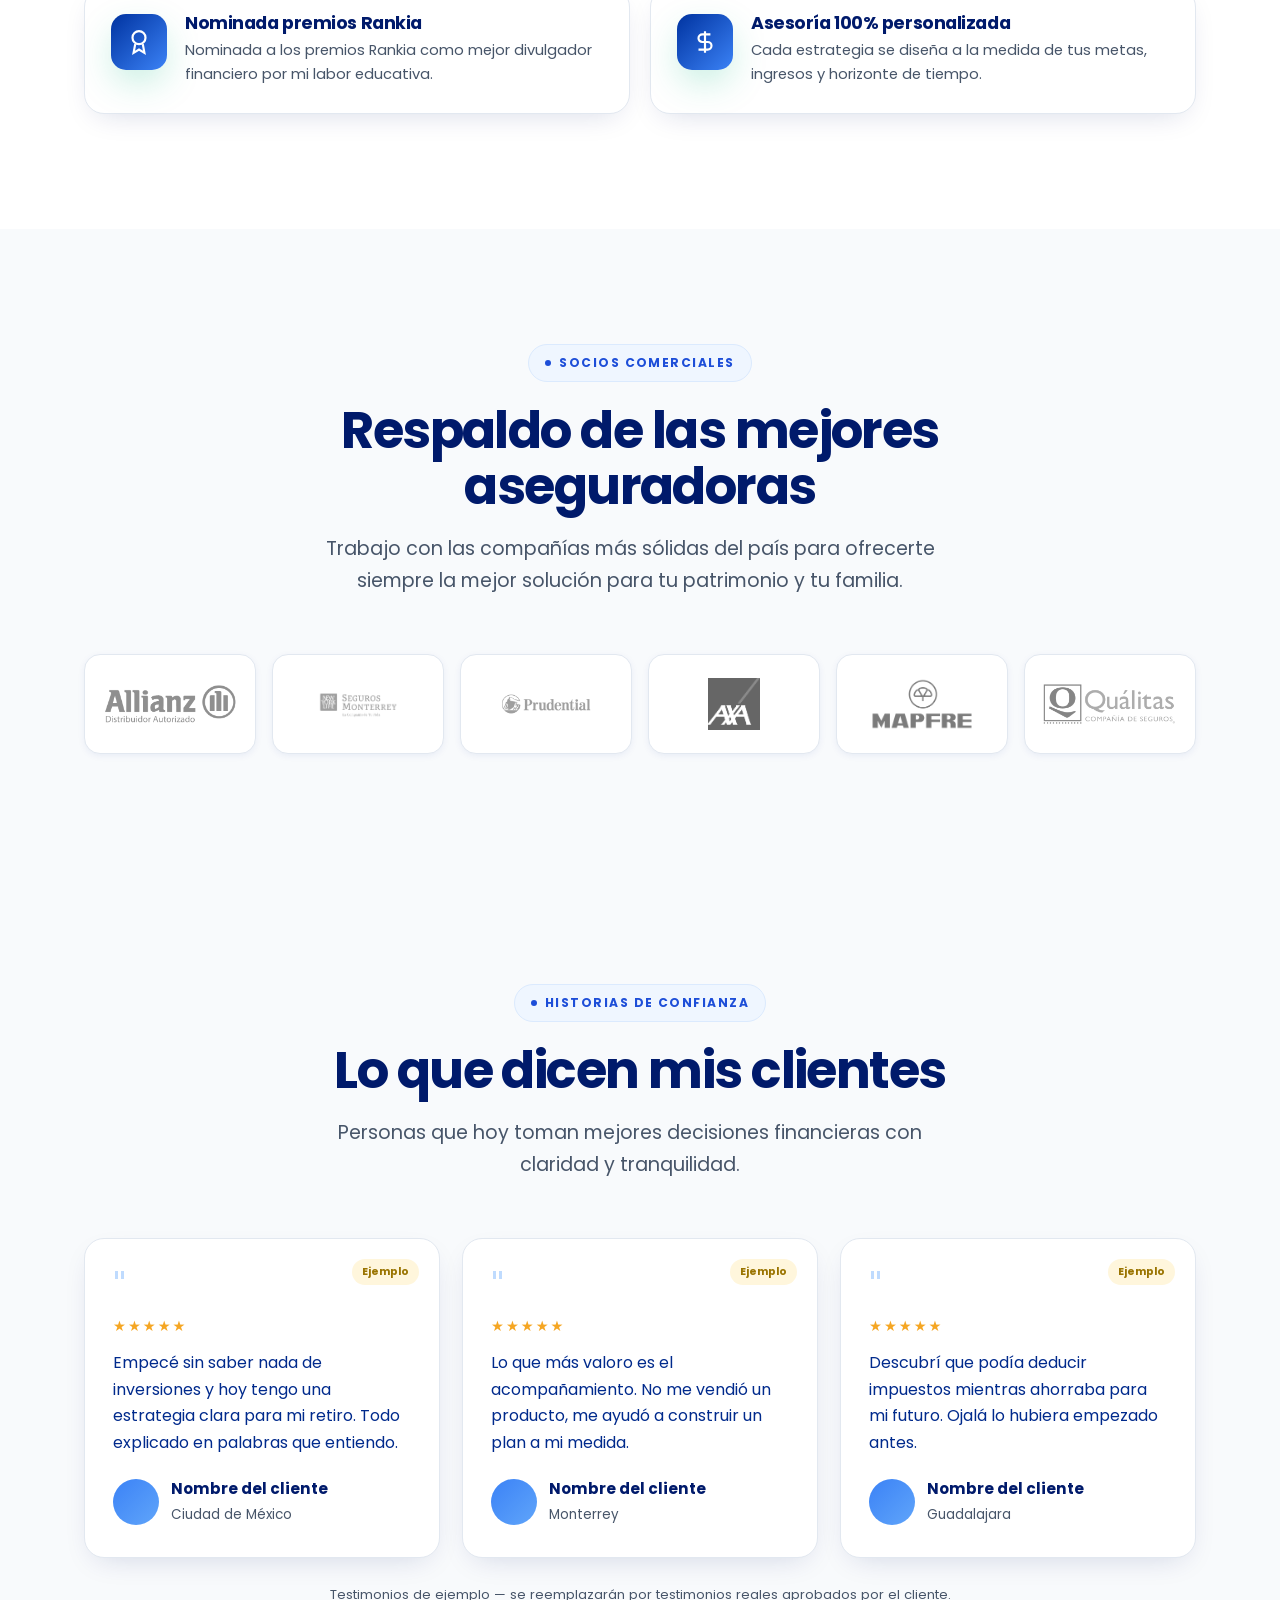
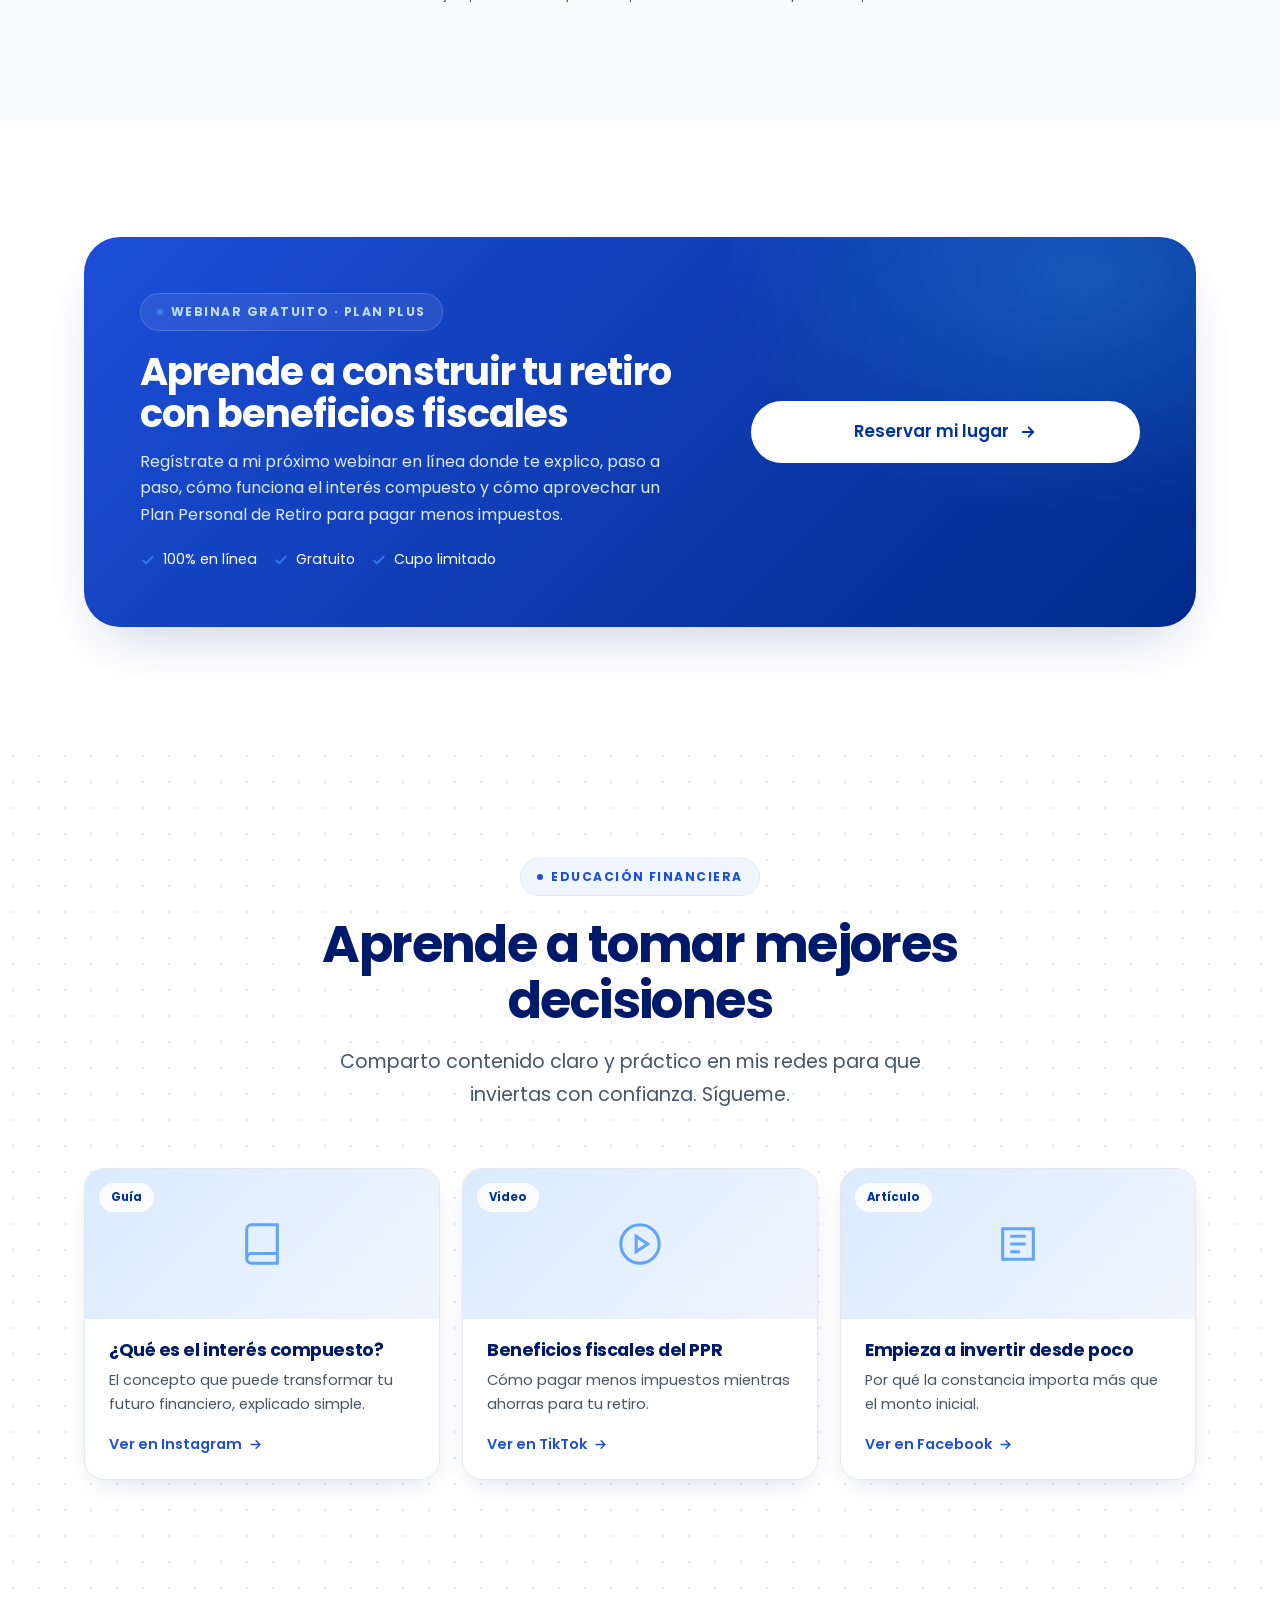
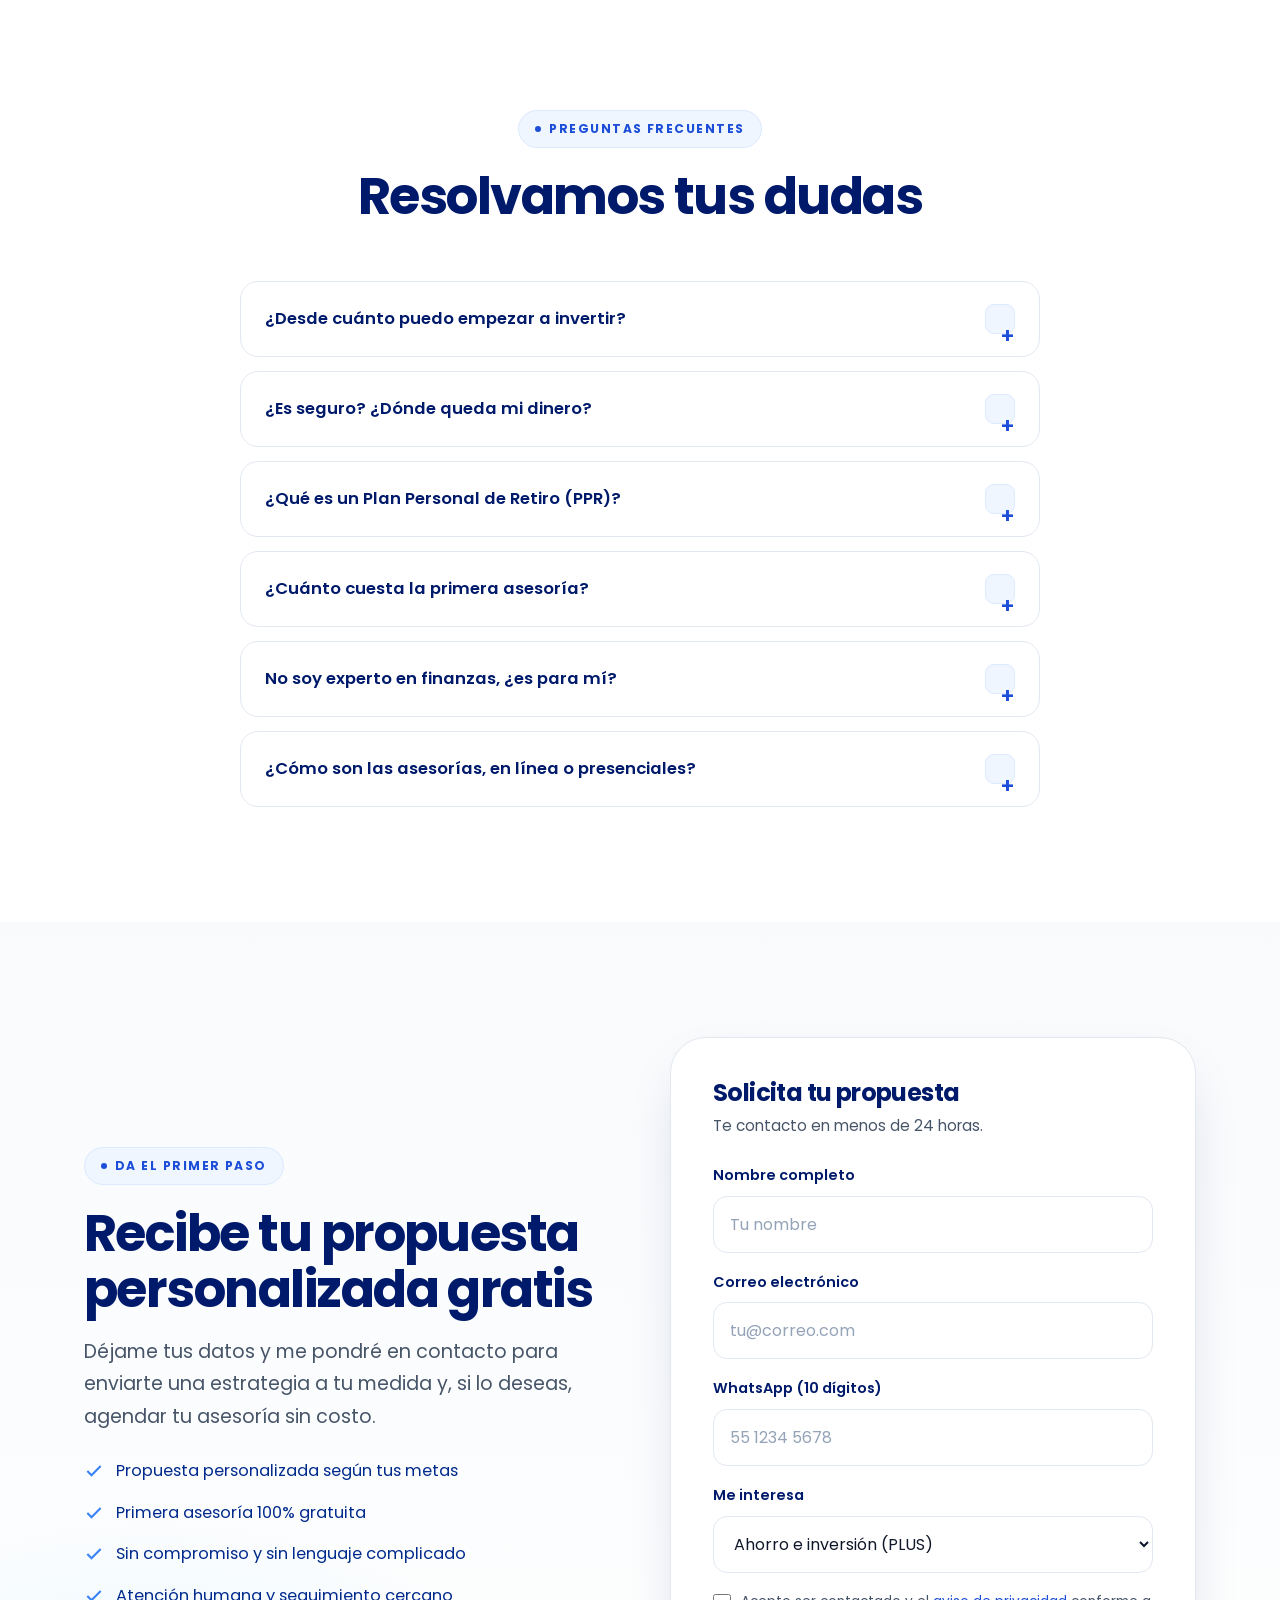
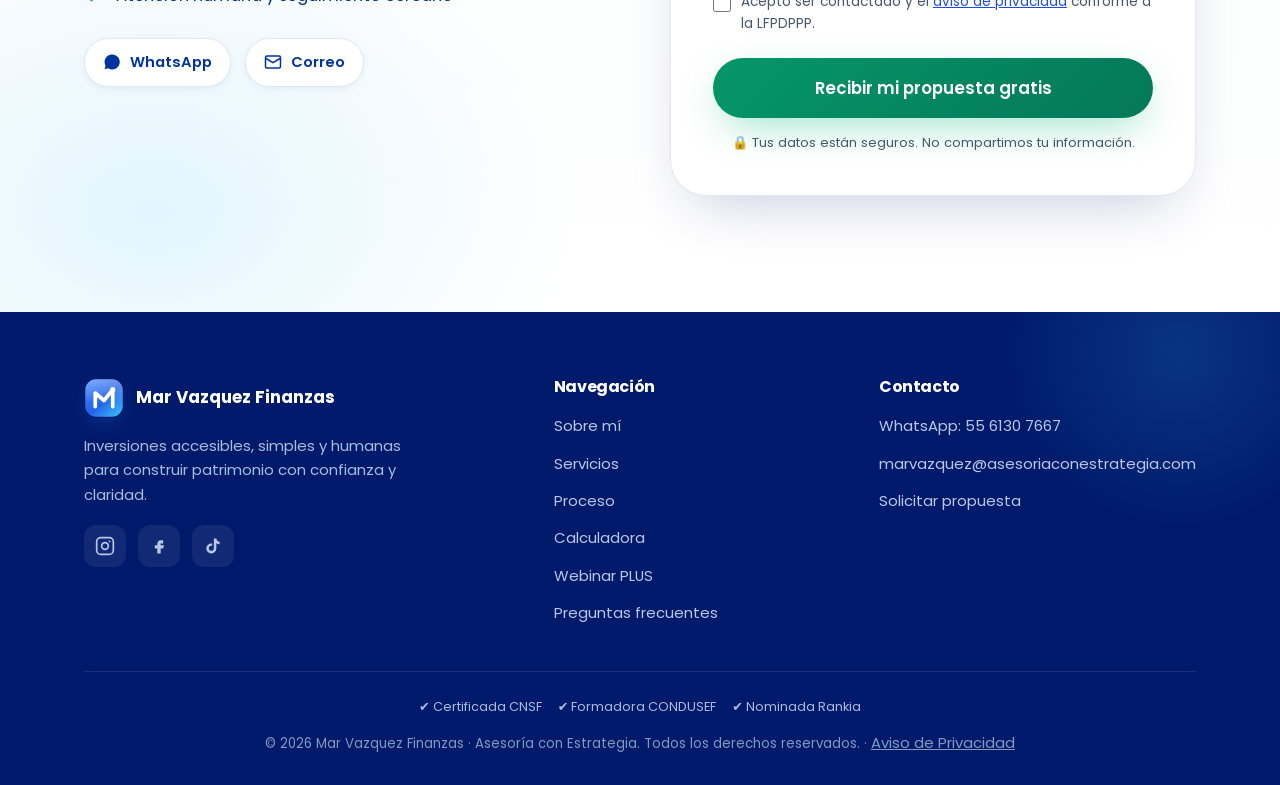
==== commit f10cf968: "Add files via upload" ====
--- a/index.html
+++ b/index.html
@@ -222,7 +222,22 @@
       <div class="card prod featured reveal">
         <span class="ribbon"><svg width="14" height="14" viewBox="0 0 24 24" fill="currentColor"><path d="m12 2 3 6.5 7 .6-5.3 4.6 1.6 6.8L12 17l-6.9 3.5 1.6-6.8L1.4 9.1l7-.6L12 2Z"/></svg> Más solicitado</span>
         <span class="tag">PLUS</span>
-        <div class="icon"><svg width="26" height="26" viewBox="0 0 24 24" fill="none" stroke="currentColor" stroke-width="2"><path d="M3 3v18h18"/><path d="m7 14 3-3 3 3 5-6"/></svg></div>
+        <div class="prod-illu">
+          <svg viewBox="0 0 300 140" role="img" aria-label="Inversión, dinero y crecimiento">
+            <defs><radialGradient id="gold" cx="35%" cy="30%"><stop offset="0" stop-color="#FFE889"/><stop offset="1" stop-color="#EBB100"/></radialGradient></defs>
+            <rect x="126" y="92" width="26" height="34" rx="6" fill="#93C5FD"/>
+            <rect x="160" y="72" width="26" height="54" rx="6" fill="#60A5FA"/>
+            <rect x="194" y="52" width="26" height="74" rx="6" fill="#3B82F6"/>
+            <rect x="228" y="30" width="26" height="96" rx="6" fill="#1D4ED8"/>
+            <path d="M126 96 L173 74 L207 58 L241 34" stroke="#10B981" stroke-width="4.5" fill="none" stroke-linecap="round" stroke-linejoin="round"/>
+            <circle cx="241" cy="34" r="6.5" fill="#10B981" stroke="#fff" stroke-width="2.5"/>
+            <circle cx="58" cy="66" r="27" fill="url(#gold)" stroke="#fff" stroke-width="3.5"/>
+            <text x="58" y="75" font-family="Poppins,sans-serif" font-size="26" font-weight="800" fill="#7A5200" text-anchor="middle">$</text>
+            <circle cx="40" cy="104" r="17" fill="url(#gold)" stroke="#fff" stroke-width="2.5"/>
+            <text x="40" y="111" font-family="Poppins,sans-serif" font-size="16" font-weight="800" fill="#7A5200" text-anchor="middle">$</text>
+            <path d="M262 70 l3.5 8 8 3.5 -8 3.5 -3.5 8 -3.5 -8 -8 -3.5 8 -3.5z" fill="#FFD54A"/>
+          </svg>
+        </div>
         <h3>Ahorro e inversión</h3>
         <p>Plan de retiro y crecimiento patrimonial a largo plazo aprovechando el interés compuesto.</p>
         <ul>
@@ -235,7 +250,17 @@
       </div>
       <div class="card prod reveal d1">
         <span class="tag">VIDA</span>
-        <div class="icon"><svg width="26" height="26" viewBox="0 0 24 24" fill="none" stroke="currentColor" stroke-width="2"><path d="M12 2 4 5v6c0 5 3.5 8 8 11 4.5-3 8-6 8-11V5l-8-3Z"/></svg></div>
+        <div class="prod-illu">
+          <svg viewBox="0 0 300 140" role="img" aria-label="Blindaje y protección familiar">
+            <path d="M150 8 L214 30 V72 C214 106 186 126 150 136 C114 126 86 106 86 72 V30 Z" fill="#DBEAFE"/>
+            <path d="M150 8 L214 30 V72 C214 106 186 126 150 136 C114 126 86 106 86 72 V30 Z" fill="none" stroke="#93C5FD" stroke-width="2"/>
+            <g><circle cx="128" cy="58" r="12" fill="#1D4ED8"/><rect x="114" y="73" width="28" height="42" rx="14" fill="#1D4ED8"/></g>
+            <g><circle cx="172" cy="58" r="12" fill="#3B82F6"/><rect x="158" y="73" width="28" height="42" rx="14" fill="#3B82F6"/></g>
+            <g><circle cx="150" cy="80" r="9" fill="#10B981"/><rect x="140" y="91" width="20" height="30" rx="10" fill="#10B981"/></g>
+            <circle cx="198" cy="38" r="17" fill="#10B981" stroke="#fff" stroke-width="3.5"/>
+            <path d="M190 38 l6 6 10 -11" stroke="#fff" stroke-width="4" fill="none" stroke-linecap="round" stroke-linejoin="round"/>
+          </svg>
+        </div>
         <h3>Seguro de vida</h3>
         <p>Protección y tranquilidad para ti y tu familia, con coberturas a la medida.</p>
         <ul>
@@ -248,7 +273,22 @@
       </div>
       <div class="card prod reveal d2">
         <span class="tag">EDUCATIVO</span>
-        <div class="icon"><svg width="26" height="26" viewBox="0 0 24 24" fill="none" stroke="currentColor" stroke-width="2"><path d="M22 10 12 5 2 10l10 5 10-5Z"/><path d="M6 12v5c3 3 9 3 12 0v-5"/></svg></div>
+        <div class="prod-illu">
+          <svg viewBox="0 0 300 140" role="img" aria-label="Ahorro para el futuro educativo">
+            <g stroke="#fff" stroke-width="2">
+              <g fill="#FFCF33"><rect x="34" y="106" width="44" height="11" rx="5.5"/><rect x="34" y="93" width="44" height="11" rx="5.5"/></g>
+              <g fill="#FFCF33"><rect x="90" y="93" width="44" height="11" rx="5.5"/><rect x="90" y="80" width="44" height="11" rx="5.5"/><rect x="90" y="67" width="44" height="11" rx="5.5"/></g>
+            </g>
+            <path d="M150 56 q10 -20 30 -30" stroke="#10B981" stroke-width="4.5" fill="none" stroke-linecap="round"/>
+            <path d="M172 22 l10 2 -2 10" stroke="#10B981" stroke-width="4.5" fill="none" stroke-linecap="round" stroke-linejoin="round"/>
+            <g>
+              <path d="M208 42 L256 60 L208 78 L160 60 Z" fill="#1D4ED8"/>
+              <path d="M182 68 v16 c0 8 52 8 52 0 v-16" fill="#3B82F6"/>
+              <line x1="256" y1="60" x2="256" y2="84" stroke="#EBB100" stroke-width="3.5"/>
+              <circle cx="256" cy="88" r="5.5" fill="#EBB100"/>
+            </g>
+          </svg>
+        </div>
         <h3>Plan educativo</h3>
         <p>Asegura la universidad de tus hijos con un ahorro programado y anticipado.</p>
         <ul>
@@ -282,6 +322,7 @@
 
 <!-- ======================= PROCESO (timeline) ======================= -->
 <section class="section-pad" id="proceso">
+  <div class="proceso-bg" aria-hidden="true"></div>
   <div class="wrap">
     <div class="shead">
       <span class="eyebrow reveal"><span class="dot"></span> Cómo trabajamos juntos</span>
--- a/css/styles.css
+++ b/css/styles.css
@@ -799,3 +799,31 @@
 .hd.g1{top:38%;left:-2%;animation-delay:.9s}
 @media(max-width:980px){ .hd.c3,.hd.b2,.hd.g1{display:none} }
 @media(prefers-reduced-motion:reduce){ .hd{animation:none} }
+
+/* Ilustración alusiva en cards de producto */
+.prod-illu{position:relative;height:148px;margin-bottom:22px;border-radius:16px;overflow:hidden;
+  background:linear-gradient(135deg,#EEF4FF,#DCE8FF);border:1px solid var(--blue-100);display:grid;place-items:center}
+.prod-illu svg{width:88%;height:82%;overflow:visible}
+.prod.featured .prod-illu{background:linear-gradient(135deg,#E6EEFF,#D3E1FF)}
+
+/* Proceso: degradado desde el azul de la sección anterior + gráfico bursátil */
+#proceso{
+  overflow:hidden;
+  background:linear-gradient(180deg,#001A6B 0%,#0E39A6 9%,#2C55CC 19%,#8FB4F0 32%,#D7E4FA 44%,var(--bg) 60%);
+}
+/* brillo azul llamativo detrás del contenido */
+#proceso::after{content:"";position:absolute;z-index:0;top:-10%;left:50%;transform:translateX(-50%);
+  width:1000px;height:520px;pointer-events:none;
+  background:radial-gradient(closest-side,rgba(56,189,248,.35),transparent 70%)}
+#proceso .proceso-bg{position:absolute;inset:0;z-index:0;pointer-events:none;
+  background:url(../assets/chart-bg.svg) center/cover no-repeat;opacity:.30;
+  -webkit-mask-image:linear-gradient(180deg,transparent,#000 24%,#000 88%,transparent);
+  mask-image:linear-gradient(180deg,transparent,#000 24%,#000 88%,transparent)}
+#proceso .wrap{position:relative;z-index:1}
+/* encabezado en blanco (zona azul superior) */
+#proceso .shead .title{color:#fff}
+#proceso .shead .lead{color:rgba(255,255,255,.9)}
+#proceso .eyebrow{color:#fff;background:rgba(255,255,255,.16);border-color:rgba(255,255,255,.3)}
+#proceso .eyebrow .dot{background:#5EEAD4}
+/* tarjetas de paso resaltan sobre el fondo */
+#proceso .tcard{background:#fff;box-shadow:0 22px 55px -22px rgba(0,26,107,.4)}
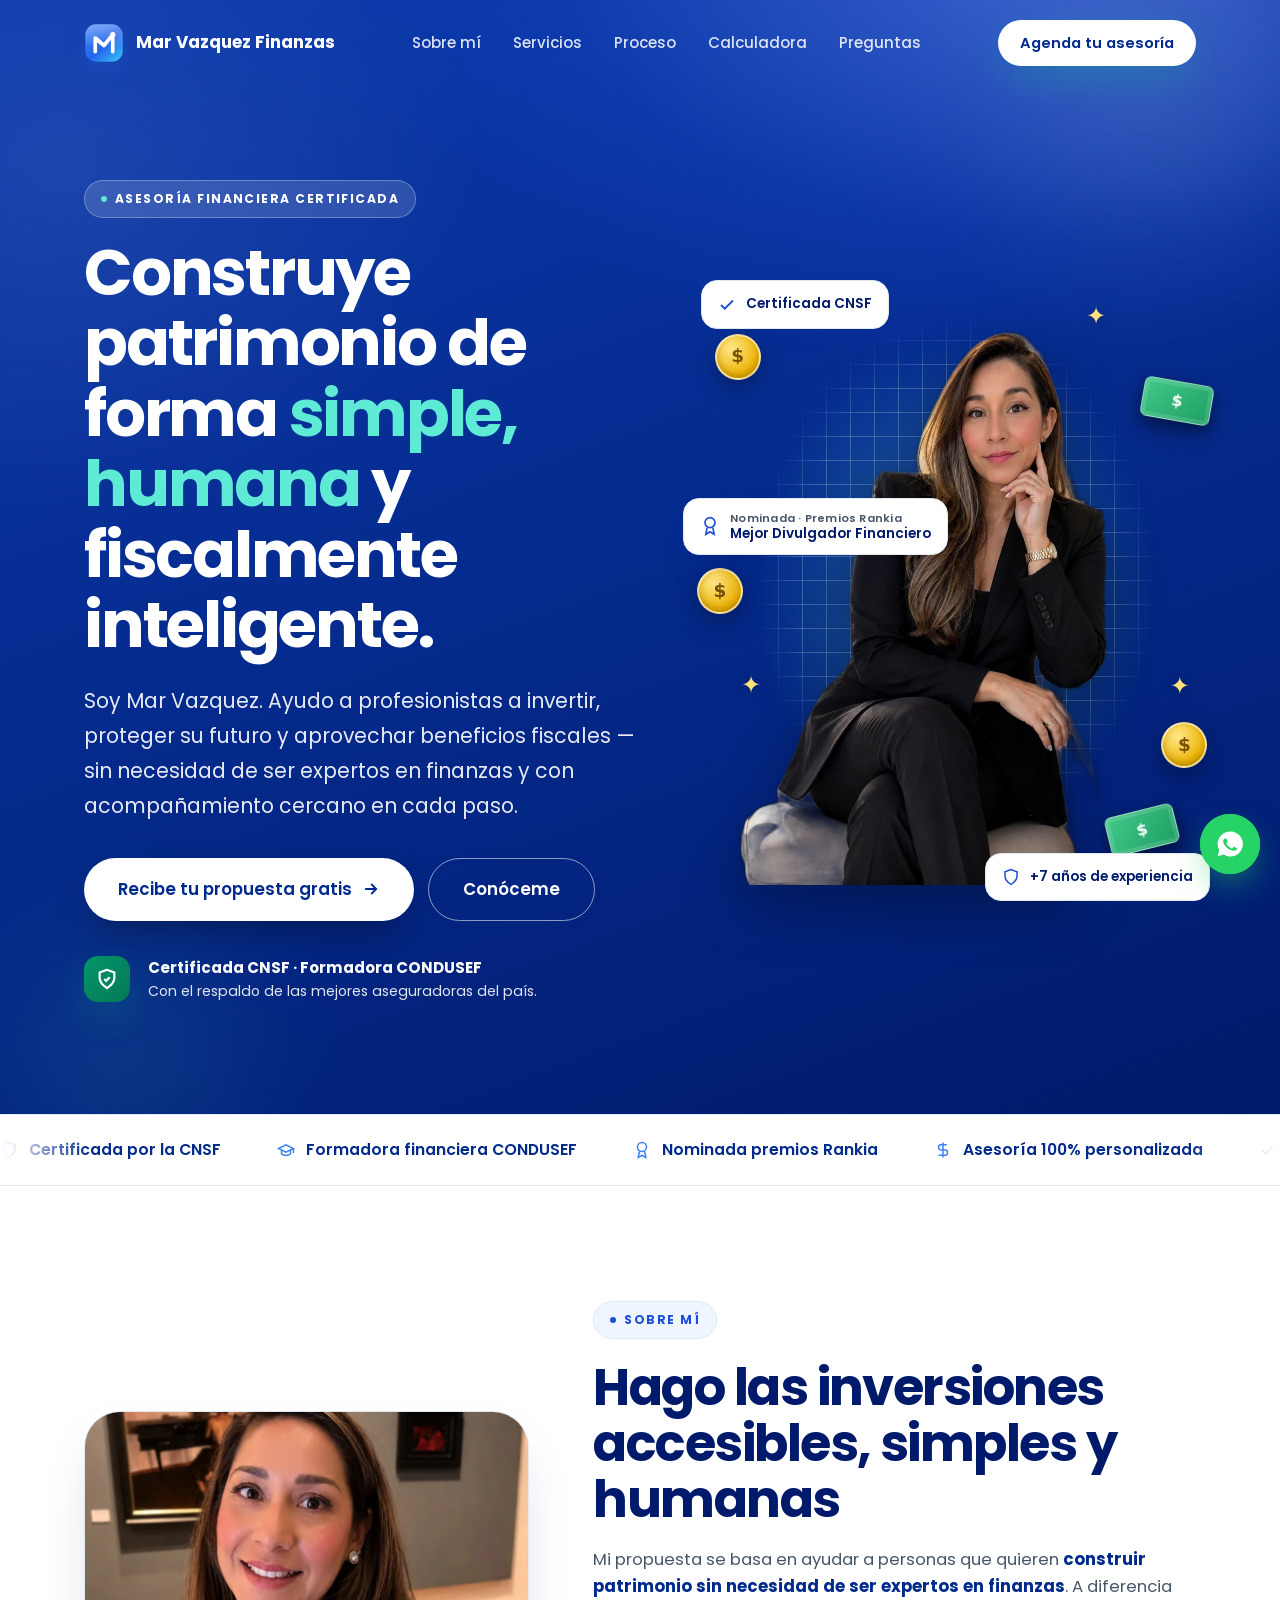
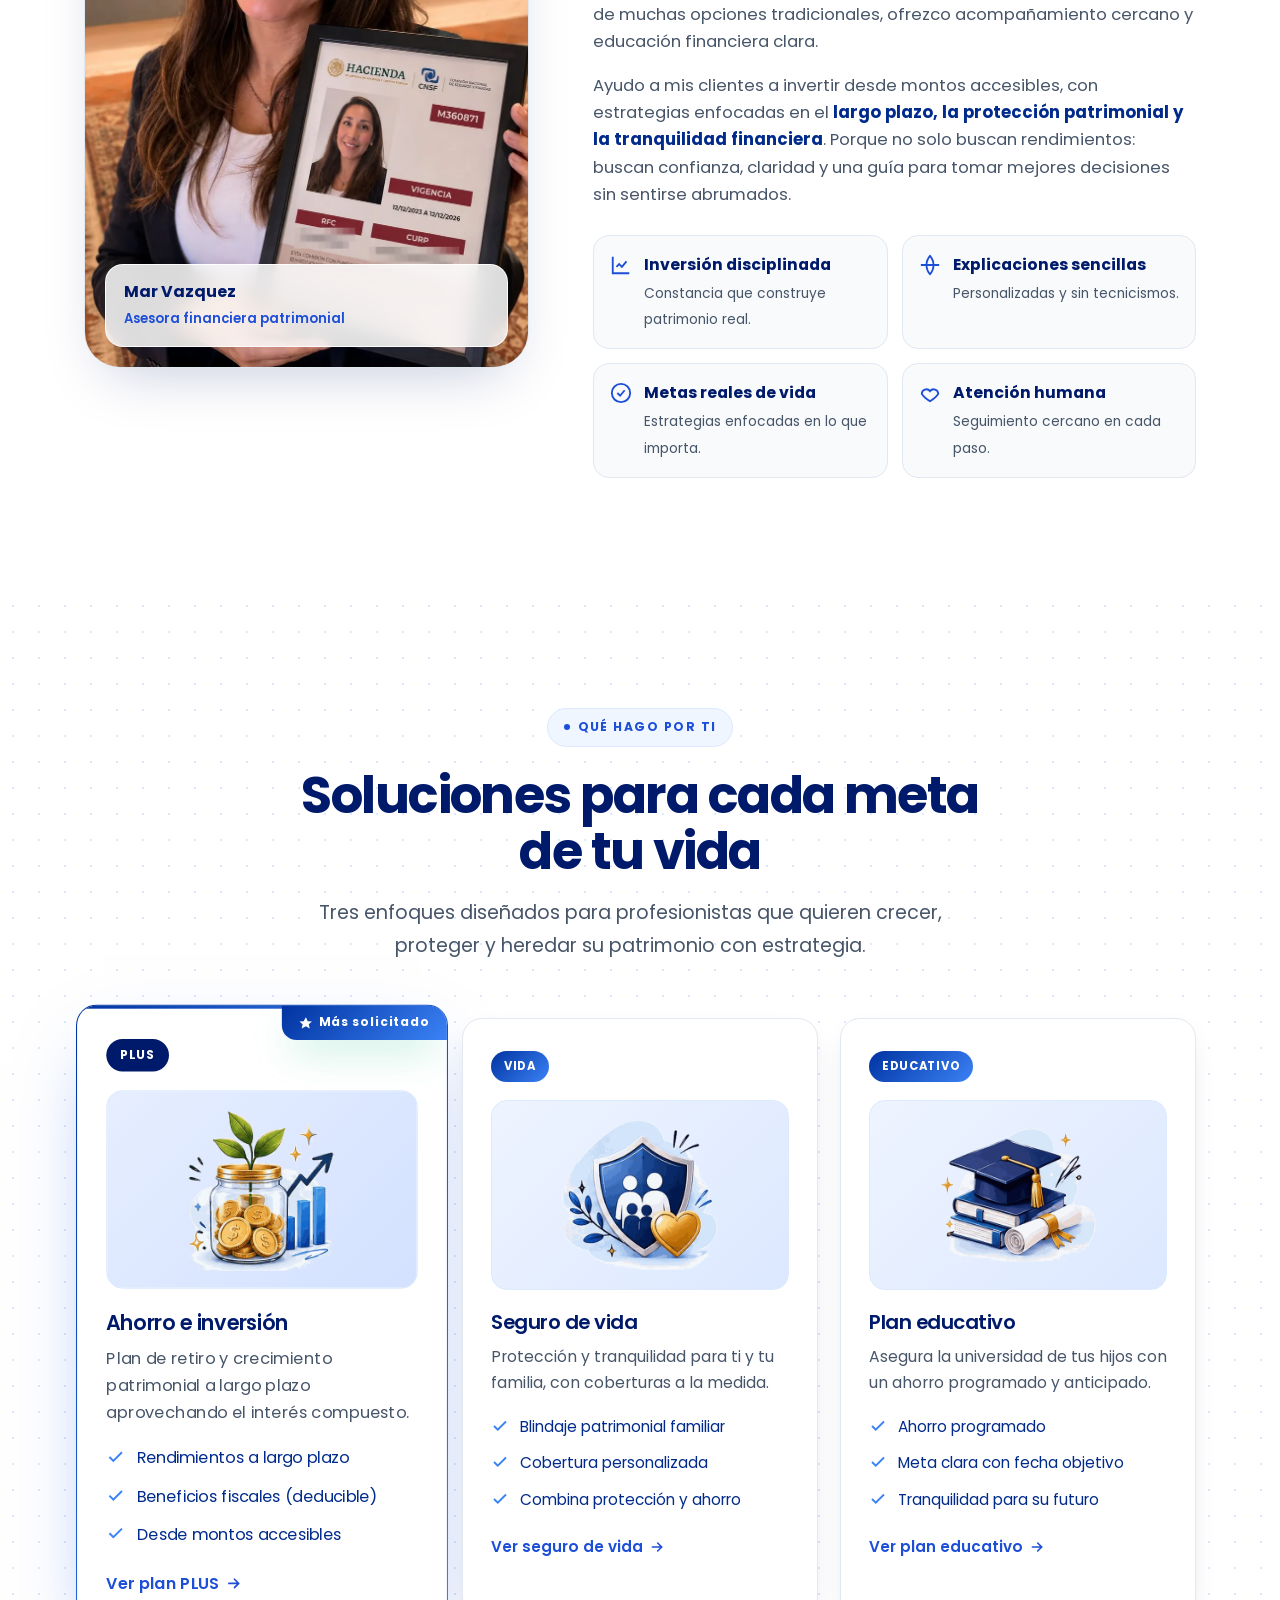
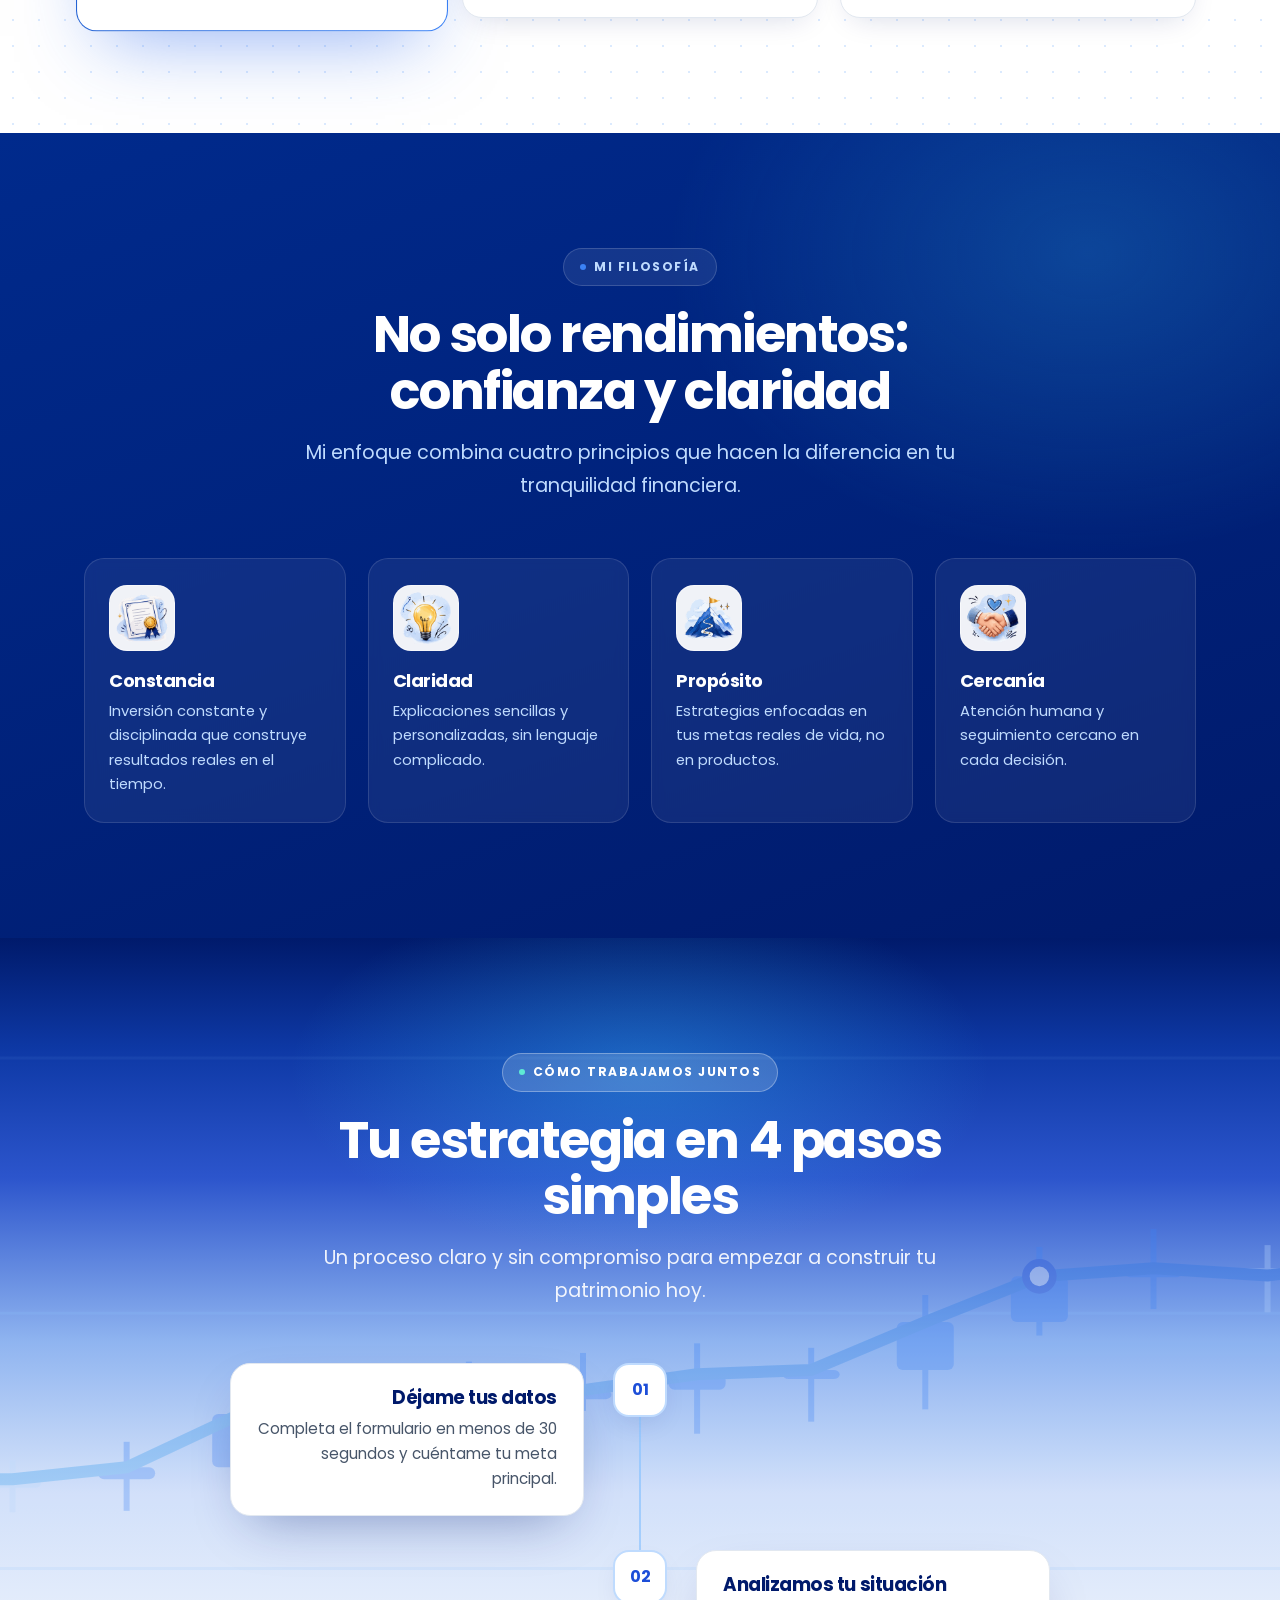
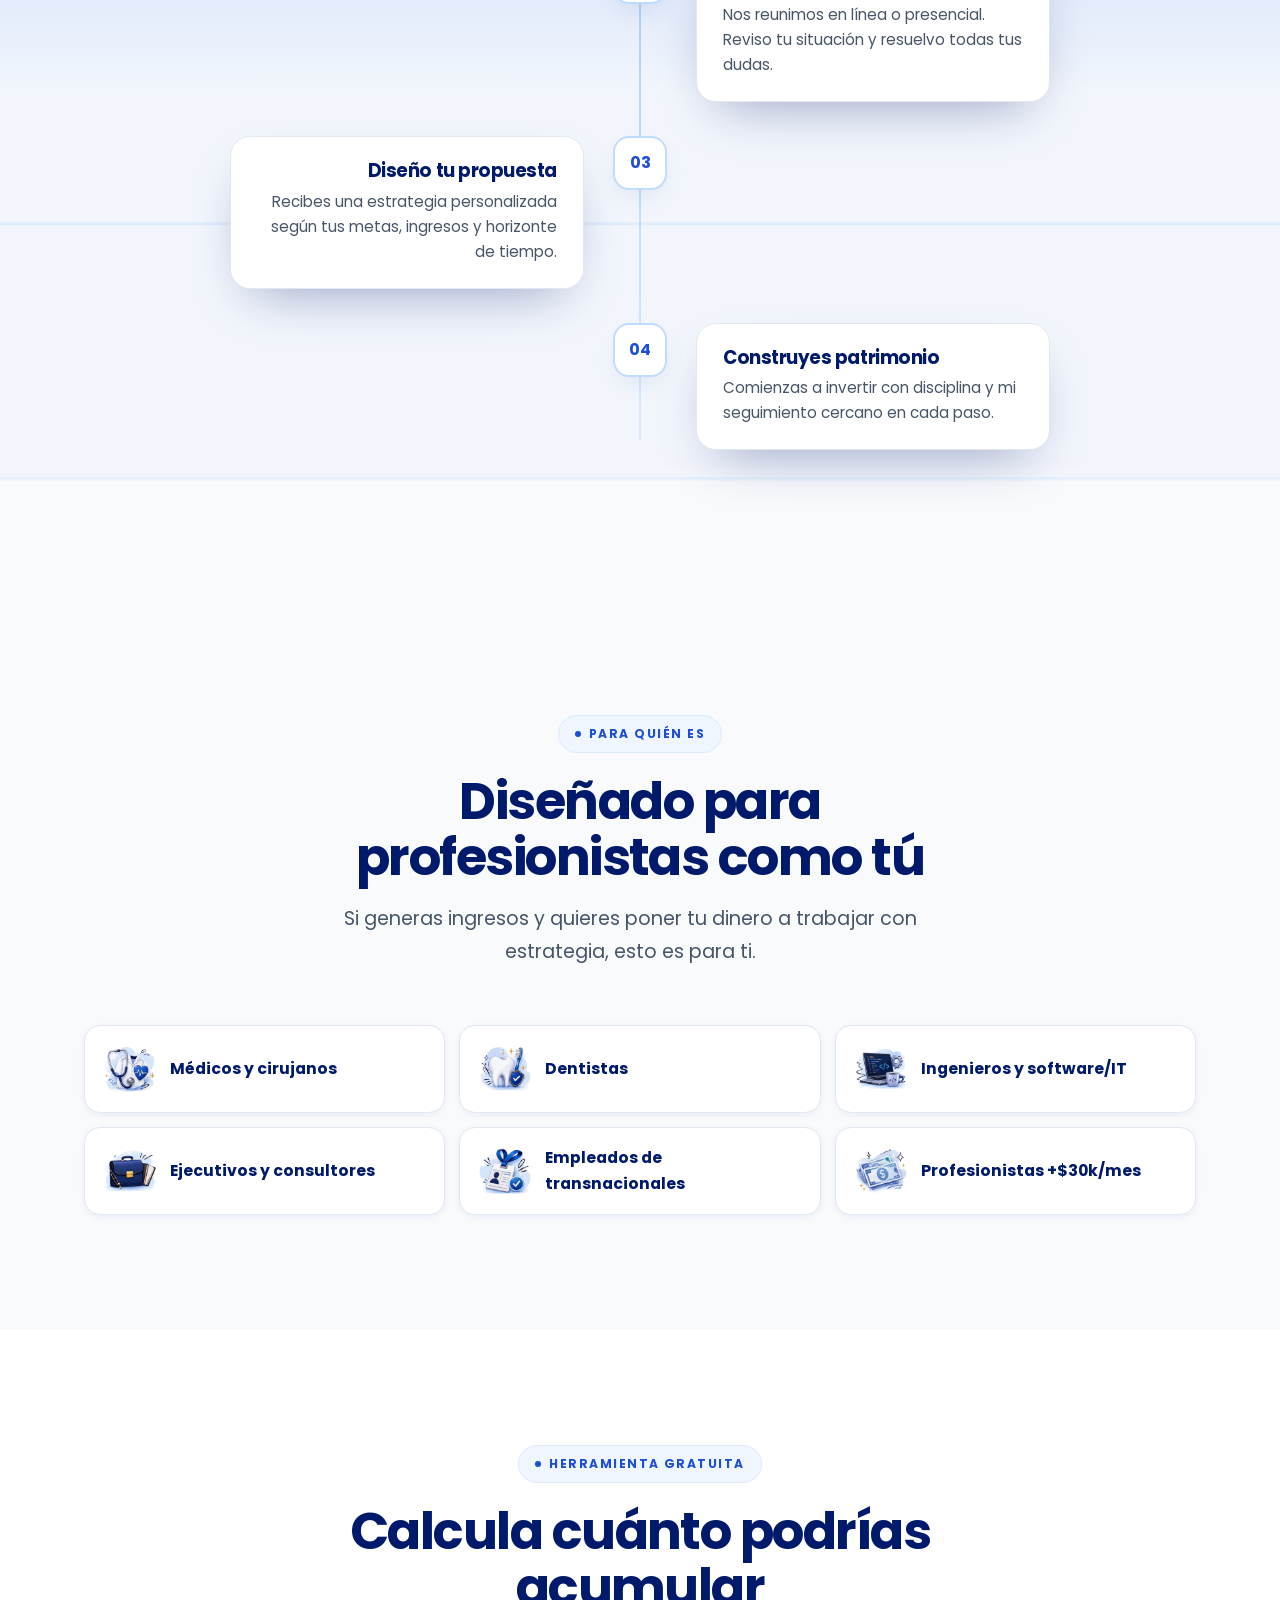
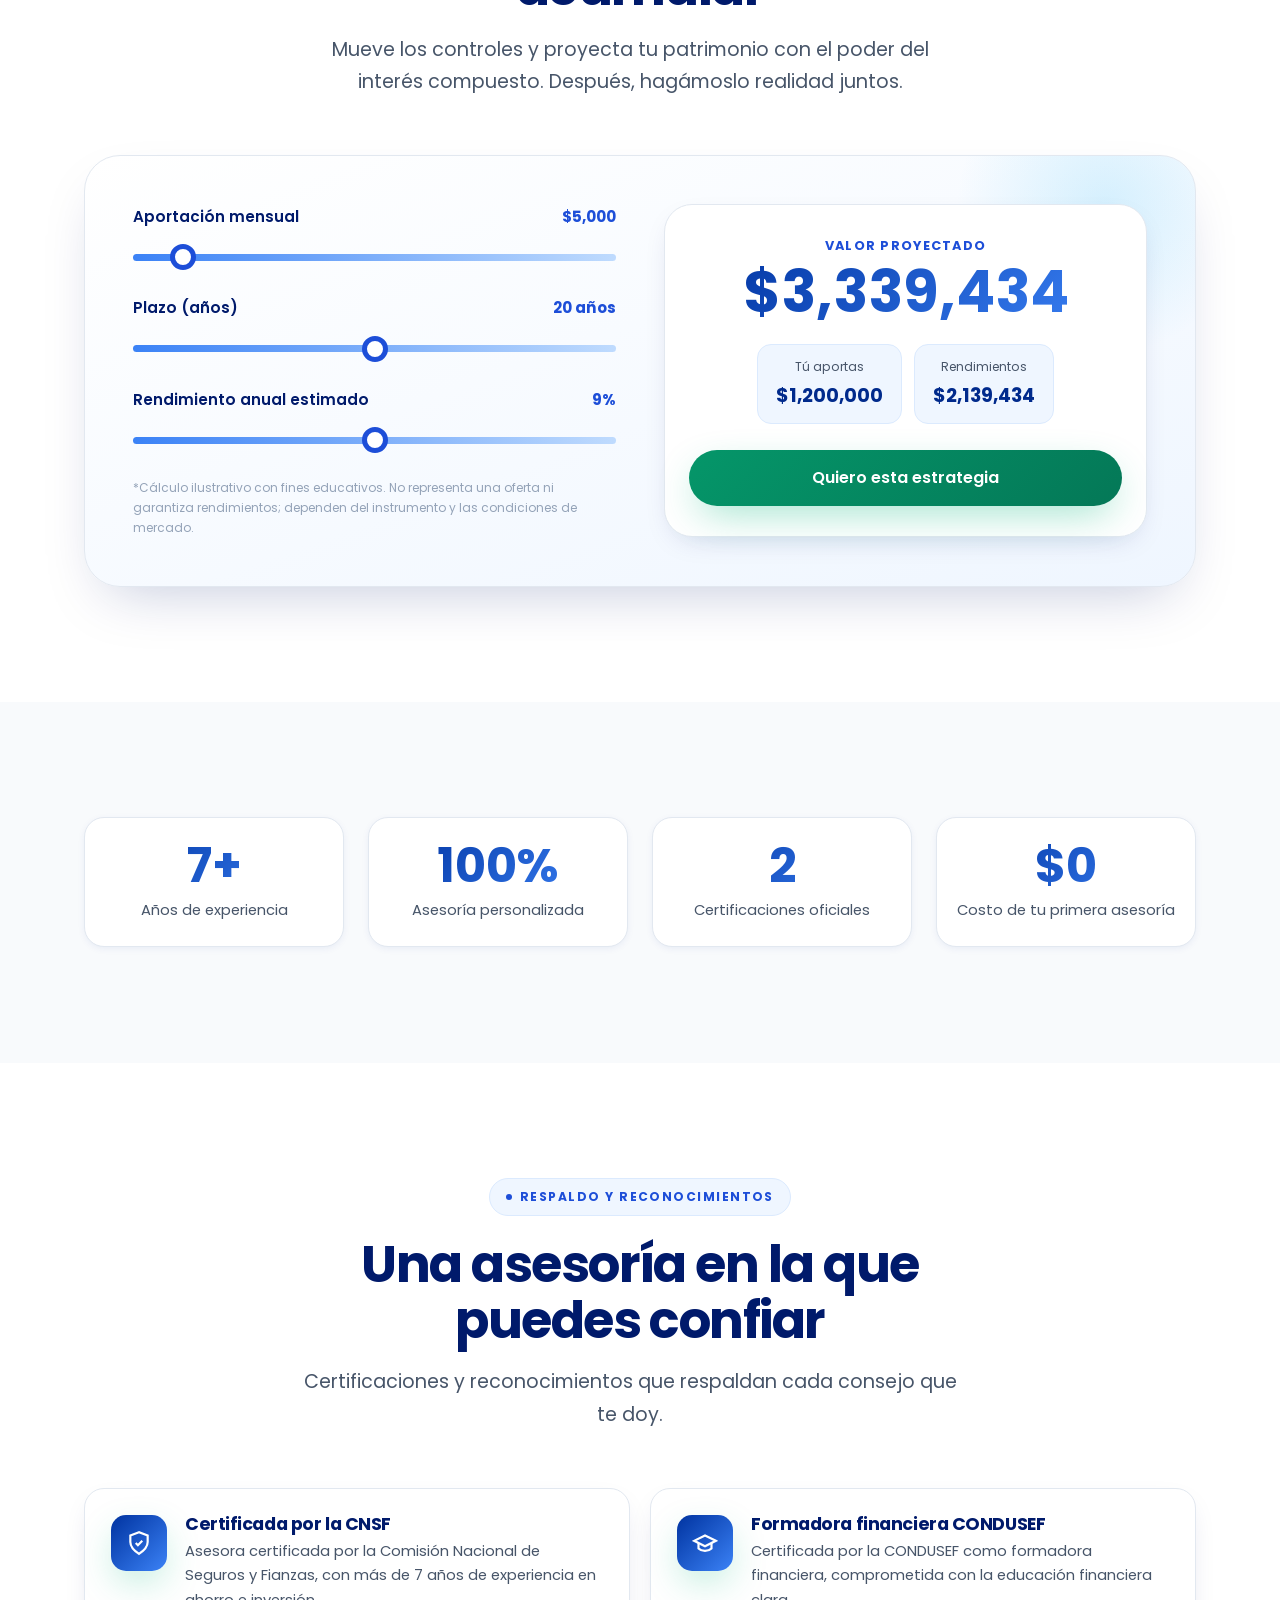
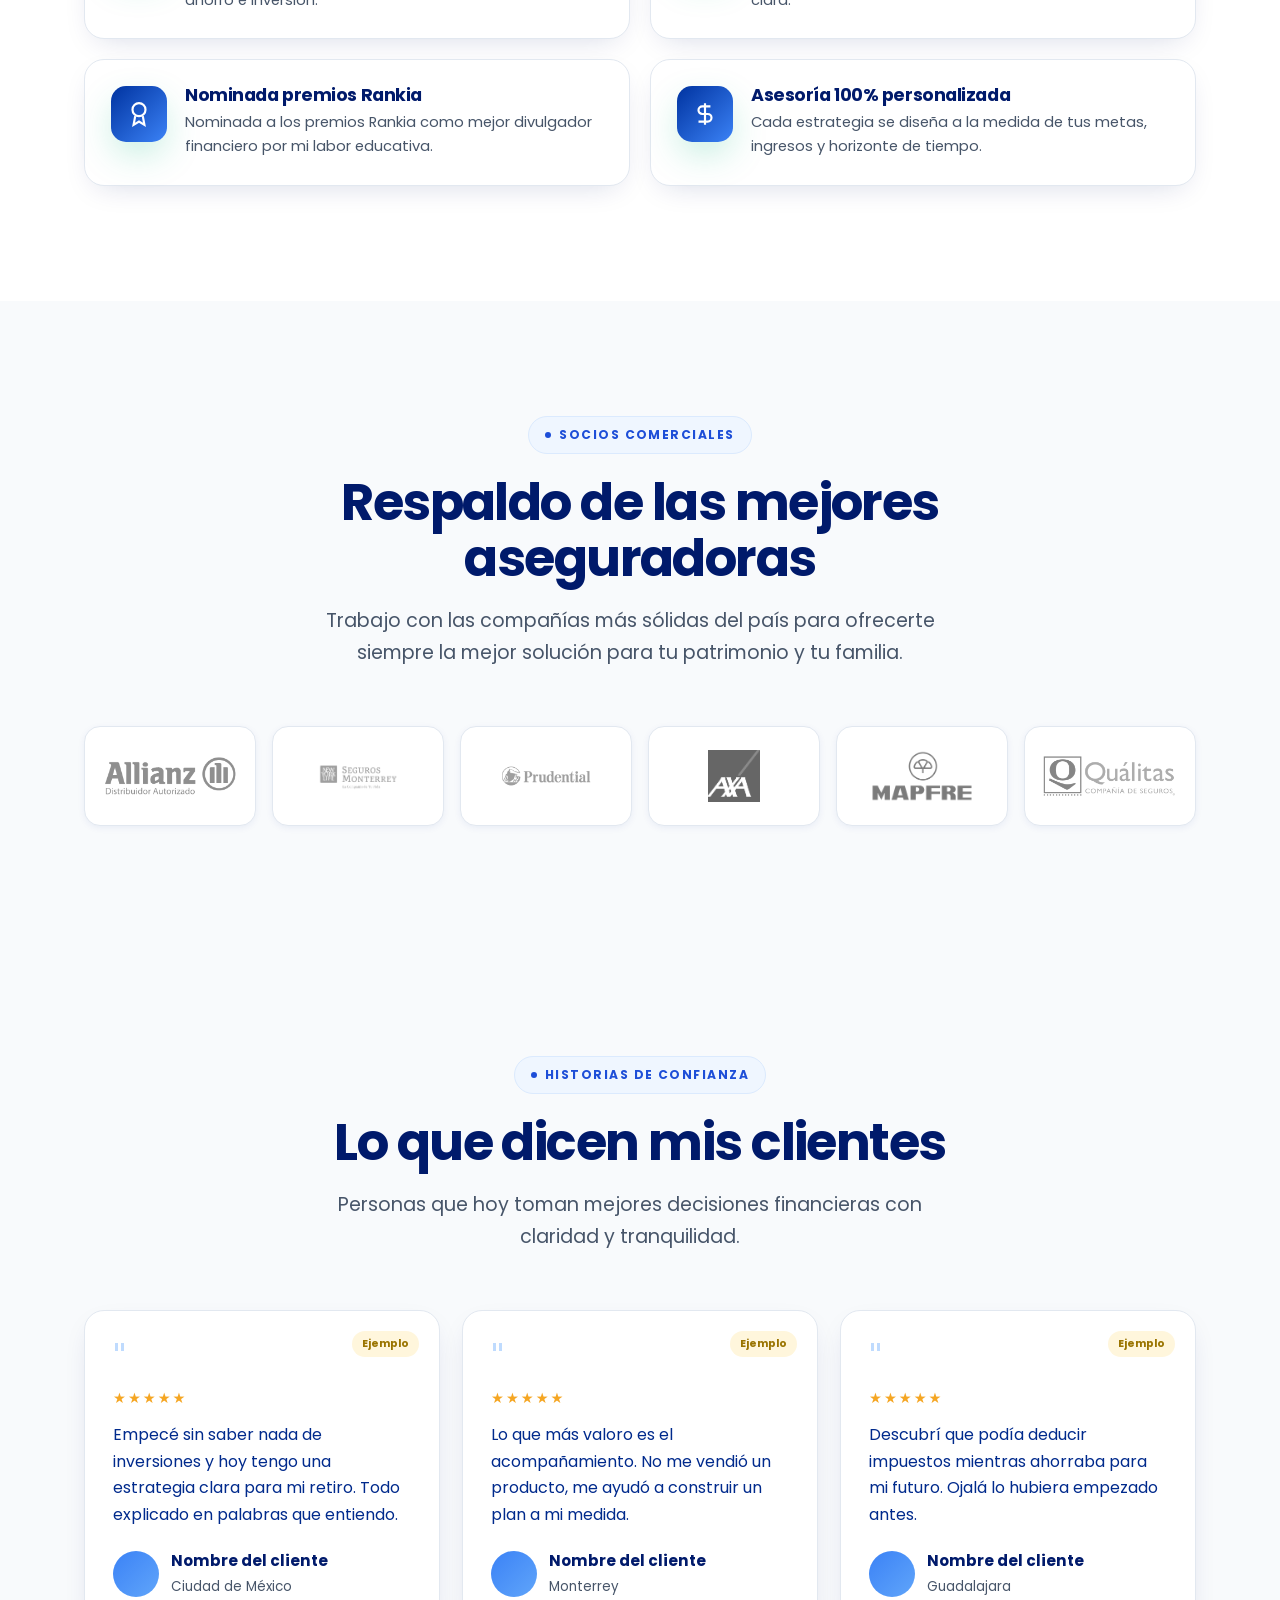
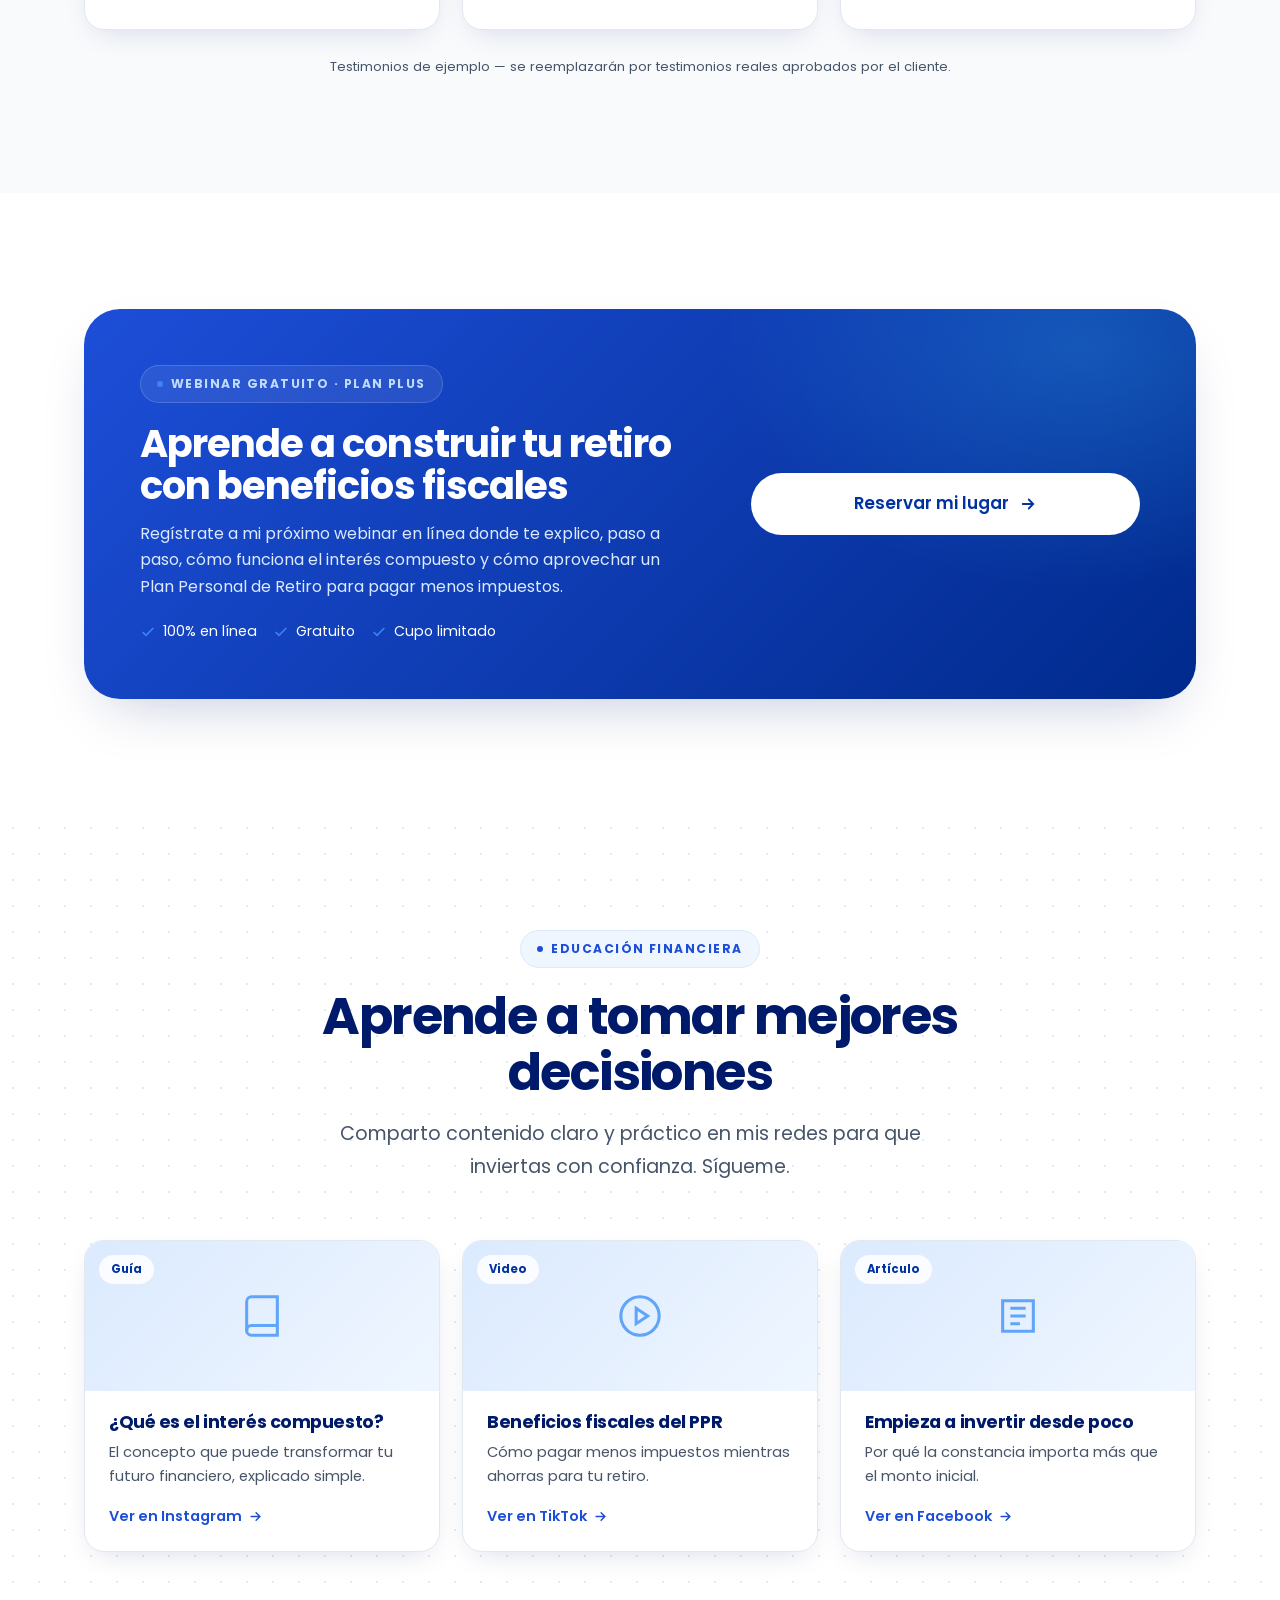
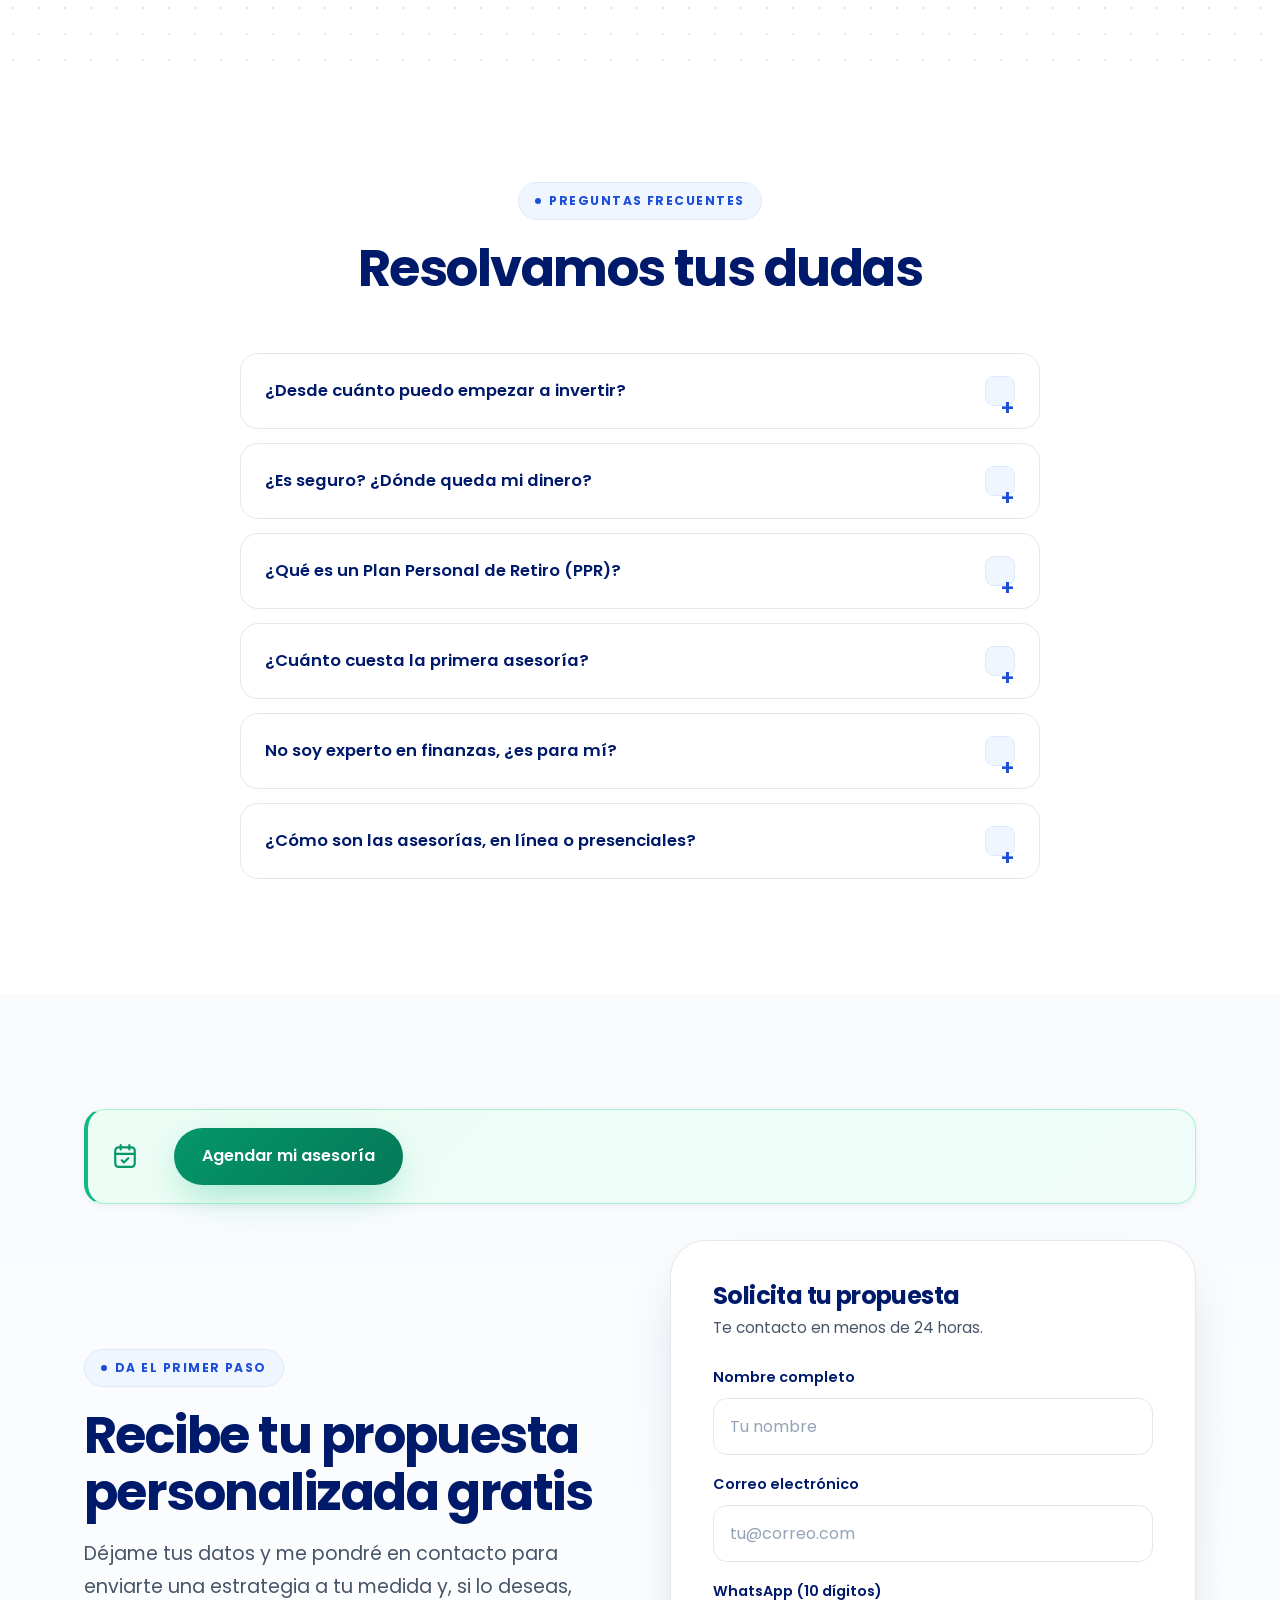
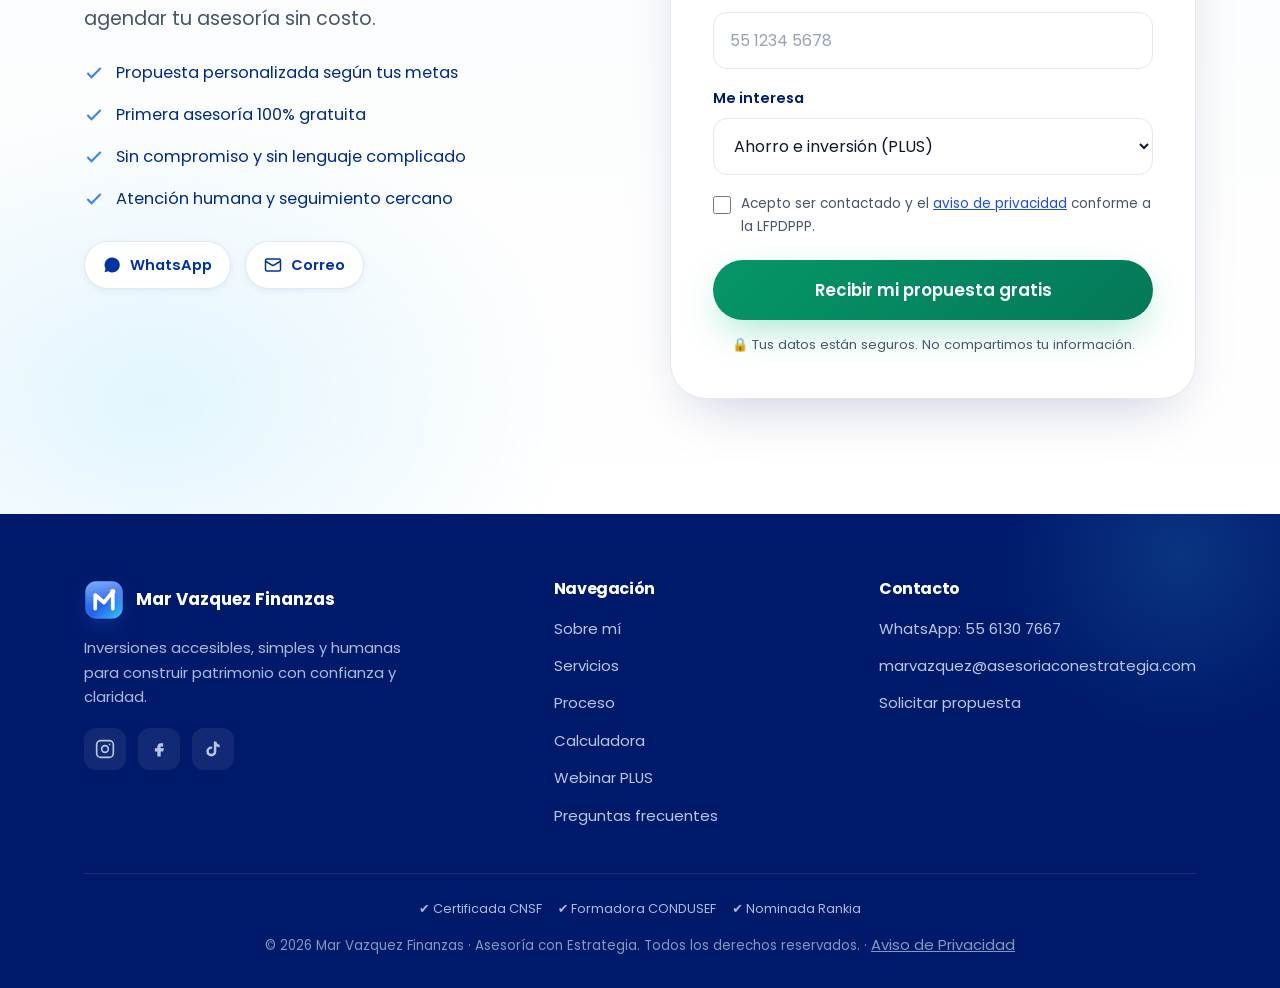
==== commit fa22d03a: "Add files via upload" ====
--- a/index.html
+++ b/index.html
@@ -160,6 +160,10 @@
         <svg width="18" height="18" viewBox="0 0 24 24" fill="none" stroke="currentColor" stroke-width="2"><path d="M12 2 4 5v6c0 5 3.5 8 8 11 4.5-3 8-6 8-11V5l-8-3Z"/></svg>
         +7 años de experiencia
       </div>
+      <div class="badge-float b3 stack">
+        <svg width="20" height="20" viewBox="0 0 24 24" fill="none" stroke="currentColor" stroke-width="2" aria-hidden="true"><circle cx="12" cy="8" r="6"/><path d="M8.5 14 7 22l5-3 5 3-1.5-8"/></svg>
+        <span><small>Nominada · Premios Rankia</small>Mejor Divulgador Financiero</span>
+      </div>
       <div class="hero-photo">
         <div class="blob"></div>
         <img src="assets/mar-3-cut.webp" alt="Mar Vazquez, asesora financiera patrimonial" width="780" height="1040" fetchpriority="high" />
@@ -189,7 +193,7 @@
 <section class="section-pad" id="sobre-mi">
   <div class="wrap about-grid">
     <div class="about-photo reveal-x">
-      <img class="ph-img" src="assets/mar-1.webp" alt="Mar Vazquez, asesora financiera patrimonial" width="900" height="1352" loading="lazy" />
+      <img class="ph-img" src="assets/mar-cedula.webp" alt="Mar Vazquez con su cédula de agente de seguros emitida por la CNSF, número M360871" width="900" height="1125" loading="lazy" />
       <div class="sig">
         <b>Mar Vazquez</b>
         <span>Asesora financiera patrimonial</span>
@@ -223,20 +227,7 @@
         <span class="ribbon"><svg width="14" height="14" viewBox="0 0 24 24" fill="currentColor"><path d="m12 2 3 6.5 7 .6-5.3 4.6 1.6 6.8L12 17l-6.9 3.5 1.6-6.8L1.4 9.1l7-.6L12 2Z"/></svg> Más solicitado</span>
         <span class="tag">PLUS</span>
         <div class="prod-illu">
-          <svg viewBox="0 0 300 140" role="img" aria-label="Inversión, dinero y crecimiento">
-            <defs><radialGradient id="gold" cx="35%" cy="30%"><stop offset="0" stop-color="#FFE889"/><stop offset="1" stop-color="#EBB100"/></radialGradient></defs>
-            <rect x="126" y="92" width="26" height="34" rx="6" fill="#93C5FD"/>
-            <rect x="160" y="72" width="26" height="54" rx="6" fill="#60A5FA"/>
-            <rect x="194" y="52" width="26" height="74" rx="6" fill="#3B82F6"/>
-            <rect x="228" y="30" width="26" height="96" rx="6" fill="#1D4ED8"/>
-            <path d="M126 96 L173 74 L207 58 L241 34" stroke="#10B981" stroke-width="4.5" fill="none" stroke-linecap="round" stroke-linejoin="round"/>
-            <circle cx="241" cy="34" r="6.5" fill="#10B981" stroke="#fff" stroke-width="2.5"/>
-            <circle cx="58" cy="66" r="27" fill="url(#gold)" stroke="#fff" stroke-width="3.5"/>
-            <text x="58" y="75" font-family="Poppins,sans-serif" font-size="26" font-weight="800" fill="#7A5200" text-anchor="middle">$</text>
-            <circle cx="40" cy="104" r="17" fill="url(#gold)" stroke="#fff" stroke-width="2.5"/>
-            <text x="40" y="111" font-family="Poppins,sans-serif" font-size="16" font-weight="800" fill="#7A5200" text-anchor="middle">$</text>
-            <path d="M262 70 l3.5 8 8 3.5 -8 3.5 -3.5 8 -3.5 -8 -8 -3.5 8 -3.5z" fill="#FFD54A"/>
-          </svg>
+          <img src="assets/iconos/ahorro-inversion.png" alt="Ahorro e inversión" width="384" height="384" loading="lazy" decoding="async" />
         </div>
         <h3>Ahorro e inversión</h3>
         <p>Plan de retiro y crecimiento patrimonial a largo plazo aprovechando el interés compuesto.</p>
@@ -251,15 +242,7 @@
       <div class="card prod reveal d1">
         <span class="tag">VIDA</span>
         <div class="prod-illu">
-          <svg viewBox="0 0 300 140" role="img" aria-label="Blindaje y protección familiar">
-            <path d="M150 8 L214 30 V72 C214 106 186 126 150 136 C114 126 86 106 86 72 V30 Z" fill="#DBEAFE"/>
-            <path d="M150 8 L214 30 V72 C214 106 186 126 150 136 C114 126 86 106 86 72 V30 Z" fill="none" stroke="#93C5FD" stroke-width="2"/>
-            <g><circle cx="128" cy="58" r="12" fill="#1D4ED8"/><rect x="114" y="73" width="28" height="42" rx="14" fill="#1D4ED8"/></g>
-            <g><circle cx="172" cy="58" r="12" fill="#3B82F6"/><rect x="158" y="73" width="28" height="42" rx="14" fill="#3B82F6"/></g>
-            <g><circle cx="150" cy="80" r="9" fill="#10B981"/><rect x="140" y="91" width="20" height="30" rx="10" fill="#10B981"/></g>
-            <circle cx="198" cy="38" r="17" fill="#10B981" stroke="#fff" stroke-width="3.5"/>
-            <path d="M190 38 l6 6 10 -11" stroke="#fff" stroke-width="4" fill="none" stroke-linecap="round" stroke-linejoin="round"/>
-          </svg>
+          <img src="assets/iconos/seguro-vida.png" alt="Seguro de vida" width="384" height="384" loading="lazy" decoding="async" />
         </div>
         <h3>Seguro de vida</h3>
         <p>Protección y tranquilidad para ti y tu familia, con coberturas a la medida.</p>
@@ -274,20 +257,7 @@
       <div class="card prod reveal d2">
         <span class="tag">EDUCATIVO</span>
         <div class="prod-illu">
-          <svg viewBox="0 0 300 140" role="img" aria-label="Ahorro para el futuro educativo">
-            <g stroke="#fff" stroke-width="2">
-              <g fill="#FFCF33"><rect x="34" y="106" width="44" height="11" rx="5.5"/><rect x="34" y="93" width="44" height="11" rx="5.5"/></g>
-              <g fill="#FFCF33"><rect x="90" y="93" width="44" height="11" rx="5.5"/><rect x="90" y="80" width="44" height="11" rx="5.5"/><rect x="90" y="67" width="44" height="11" rx="5.5"/></g>
-            </g>
-            <path d="M150 56 q10 -20 30 -30" stroke="#10B981" stroke-width="4.5" fill="none" stroke-linecap="round"/>
-            <path d="M172 22 l10 2 -2 10" stroke="#10B981" stroke-width="4.5" fill="none" stroke-linecap="round" stroke-linejoin="round"/>
-            <g>
-              <path d="M208 42 L256 60 L208 78 L160 60 Z" fill="#1D4ED8"/>
-              <path d="M182 68 v16 c0 8 52 8 52 0 v-16" fill="#3B82F6"/>
-              <line x1="256" y1="60" x2="256" y2="84" stroke="#EBB100" stroke-width="3.5"/>
-              <circle cx="256" cy="88" r="5.5" fill="#EBB100"/>
-            </g>
-          </svg>
+          <img src="assets/iconos/fideicomiso-educativo.png" alt="Plan educativo" width="384" height="384" loading="lazy" decoding="async" />
         </div>
         <h3>Plan educativo</h3>
         <p>Asegura la universidad de tus hijos con un ahorro programado y anticipado.</p>
@@ -312,10 +282,10 @@
       <p class="lead reveal d2">Mi enfoque combina cuatro principios que hacen la diferencia en tu tranquilidad financiera.</p>
     </div>
     <div class="philo-grid">
-      <div class="philo-card reveal"><div class="icon"><svg width="24" height="24" viewBox="0 0 24 24" fill="none" stroke="currentColor" stroke-width="2"><path d="M3 3v18h18"/><path d="m7 14 3-3 3 3 5-6"/></svg></div><h3>Constancia</h3><p>Inversión constante y disciplinada que construye resultados reales en el tiempo.</p></div>
-      <div class="philo-card reveal d1"><div class="icon"><svg width="24" height="24" viewBox="0 0 24 24" fill="none" stroke="currentColor" stroke-width="2"><path d="M2 12h20M12 2a15 15 0 0 1 0 20 15 15 0 0 1 0-20Z"/></svg></div><h3>Claridad</h3><p>Explicaciones sencillas y personalizadas, sin lenguaje complicado.</p></div>
-      <div class="philo-card reveal d2"><div class="icon"><svg width="24" height="24" viewBox="0 0 24 24" fill="none" stroke="currentColor" stroke-width="2"><circle cx="12" cy="12" r="10"/><path d="m8 12 3 3 5-6"/></svg></div><h3>Propósito</h3><p>Estrategias enfocadas en tus metas reales de vida, no en productos.</p></div>
-      <div class="philo-card reveal d3"><div class="icon"><svg width="24" height="24" viewBox="0 0 24 24" fill="none" stroke="currentColor" stroke-width="2"><path d="M12 21s-7-4.35-9-8a5 5 0 0 1 9-3 5 5 0 0 1 9 3c-2 3.65-9 8-9 8Z"/></svg></div><h3>Cercanía</h3><p>Atención humana y seguimiento cercano en cada decisión.</p></div>
+      <div class="philo-card reveal"><div class="icon icon-ill"><img class="ill" src="assets/iconos/sm/constancia.png" alt="Constancia" width="160" height="160" loading="lazy" decoding="async" /></div><h3>Constancia</h3><p>Inversión constante y disciplinada que construye resultados reales en el tiempo.</p></div>
+      <div class="philo-card reveal d1"><div class="icon icon-ill"><img class="ill" src="assets/iconos/sm/claridad.png" alt="Claridad" width="160" height="160" loading="lazy" decoding="async" /></div><h3>Claridad</h3><p>Explicaciones sencillas y personalizadas, sin lenguaje complicado.</p></div>
+      <div class="philo-card reveal d2"><div class="icon icon-ill"><img class="ill" src="assets/iconos/sm/proposito.png" alt="Propósito" width="160" height="160" loading="lazy" decoding="async" /></div><h3>Propósito</h3><p>Estrategias enfocadas en tus metas reales de vida, no en productos.</p></div>
+      <div class="philo-card reveal d3"><div class="icon icon-ill"><img class="ill" src="assets/iconos/sm/cercania.png" alt="Cercanía" width="160" height="160" loading="lazy" decoding="async" /></div><h3>Cercanía</h3><p>Atención humana y seguimiento cercano en cada decisión.</p></div>
     </div>
   </div>
 </section>
@@ -347,12 +317,12 @@
       <p class="lead reveal d2">Si generas ingresos y quieres poner tu dinero a trabajar con estrategia, esto es para ti.</p>
     </div>
     <div class="aud-list">
-      <div class="aud reveal"><div class="ai"><svg width="22" height="22" viewBox="0 0 24 24" fill="none" stroke="currentColor" stroke-width="2"><path d="M12 2a4 4 0 0 1 4 4c0 2-4 4-4 4s-4-2-4-4a4 4 0 0 1 4-4Z"/><path d="M6 22a6 6 0 0 1 12 0"/></svg></div><b>Médicos y cirujanos</b></div>
-      <div class="aud reveal d1"><div class="ai"><svg width="22" height="22" viewBox="0 0 24 24" fill="none" stroke="currentColor" stroke-width="2"><path d="M4 20h16M6 20V8l6-4 6 4v12"/></svg></div><b>Dentistas</b></div>
-      <div class="aud reveal d2"><div class="ai"><svg width="22" height="22" viewBox="0 0 24 24" fill="none" stroke="currentColor" stroke-width="2"><path d="m8 6-6 6 6 6M16 6l6 6-6 6"/></svg></div><b>Ingenieros y software/IT</b></div>
-      <div class="aud reveal"><div class="ai"><svg width="22" height="22" viewBox="0 0 24 24" fill="none" stroke="currentColor" stroke-width="2"><rect x="3" y="7" width="18" height="13" rx="2"/><path d="M8 7V5a2 2 0 0 1 2-2h4a2 2 0 0 1 2 2v2"/></svg></div><b>Ejecutivos y consultores</b></div>
-      <div class="aud reveal d1"><div class="ai"><svg width="22" height="22" viewBox="0 0 24 24" fill="none" stroke="currentColor" stroke-width="2"><path d="M2 20h20M4 20V10l8-6 8 6v10"/><path d="M10 20v-6h4v6"/></svg></div><b>Empleados de transnacionales</b></div>
-      <div class="aud reveal d2"><div class="ai"><svg width="22" height="22" viewBox="0 0 24 24" fill="none" stroke="currentColor" stroke-width="2"><path d="M12 2v20M17 5H9.5a3.5 3.5 0 0 0 0 7h5a3.5 3.5 0 0 1 0 7H6"/></svg></div><b>Profesionistas +$30k/mes</b></div>
+      <div class="aud reveal"><div class="ai icon-ill"><img class="ill" src="assets/iconos/sm/medicos-cirujanos.png" alt="Médicos y cirujanos" width="160" height="160" loading="lazy" decoding="async" /></div><b>Médicos y cirujanos</b></div>
+      <div class="aud reveal d1"><div class="ai icon-ill"><img class="ill" src="assets/iconos/sm/dentistas.png" alt="Dentistas" width="160" height="160" loading="lazy" decoding="async" /></div><b>Dentistas</b></div>
+      <div class="aud reveal d2"><div class="ai icon-ill"><img class="ill" src="assets/iconos/sm/ingenieros-software.png" alt="Ingenieros y software/IT" width="160" height="160" loading="lazy" decoding="async" /></div><b>Ingenieros y software/IT</b></div>
+      <div class="aud reveal"><div class="ai icon-ill"><img class="ill" src="assets/iconos/sm/ejecutivos-consultores.png" alt="Ejecutivos y consultores" width="160" height="160" loading="lazy" decoding="async" /></div><b>Ejecutivos y consultores</b></div>
+      <div class="aud reveal d1"><div class="ai icon-ill"><img class="ill" src="assets/iconos/sm/empleados-empresas.png" alt="Empleados de transnacionales" width="160" height="160" loading="lazy" decoding="async" /></div><b>Empleados de transnacionales</b></div>
+      <div class="aud reveal d2"><div class="ai icon-ill"><img class="ill" src="assets/iconos/sm/billetes.png" alt="Profesionistas +$30k/mes" width="160" height="160" loading="lazy" decoding="async" /></div><b>Profesionistas +$30k/mes</b></div>
     </div>
   </div>
 </section>
@@ -528,6 +498,12 @@
 <!-- ======================= LEAD FORM / CONTACTO ======================= -->
 <section class="section-pad lead-sec" id="contacto">
   <div class="wrap">
+    <!-- Plazo real de deducibilidad. Nace oculta; js/main.js calcula los días. -->
+      <div class="plazo-fiscal" data-plazo hidden>
+        <svg width="26" height="26" viewBox="0 0 24 24" fill="none" stroke="currentColor" stroke-width="2" stroke-linecap="round" stroke-linejoin="round" aria-hidden="true"><rect x="3" y="4" width="18" height="18" rx="3"/><path d="M16 2v4M8 2v4M3 10h18"/><path d="m9 16 2 2 4-4"/></svg>
+        <p data-plazo-texto></p>
+        <a href="#contacto" class="btn btn-primary">Agendar mi asesoría</a>
+      </div>
     <div class="lead-grid">
       <div class="reveal-x">
         <span class="eyebrow"><span class="dot"></span> Da el primer paso</span>
--- a/css/styles.css
+++ b/css/styles.css
@@ -206,6 +206,10 @@
 .badge-float svg{color:var(--blue-600);flex:none}
 .badge-float.b1{top:-18px;left:-16px;animation:floaty 5s ease-in-out infinite}
 .badge-float.b2{bottom:-16px;right:-14px;animation:floaty 6s ease-in-out infinite .8s}
+.badge-float.b3{top:34%;left:-34px;animation:floaty 5.5s ease-in-out infinite .4s}
+/* Variante de dos líneas: el premio necesita nombrar quién lo otorga. */
+.badge-float.stack span{display:flex;flex-direction:column;line-height:1.25}
+.badge-float.stack small{font-size:.7rem;font-weight:600;color:var(--slate);letter-spacing:.02em}
 @media(max-width:520px){.badge-float{display:none}}
 
 /* ============ MARQUEE (certificaciones) ============ */
@@ -313,6 +317,56 @@
 .aud .ai{width:44px;height:44px;border-radius:12px;flex:none;display:grid;place-items:center;background:var(--blue-50);color:var(--blue-600)}
 .aud b{color:var(--blue-900);font-size:.98rem}
 
+/* ============ ILUSTRACIONES (PNG recortados de assets/iconos) ============ */
+/* Cada PNG trae su propia mancha azul de fondo, así que va sin chip de color
+   detrás: el chip tintado duplicaría el fondo y ensuciaría el dibujo. */
+.ill{display:block;width:100%;height:100%;object-fit:contain}
+.icon.icon-ill,.aud .ai.icon-ill{background:none;border:0;padding:0;border-radius:0}
+.icon.icon-ill{width:64px;height:64px}
+.aud .ai.icon-ill{width:54px;height:54px}
+.card:hover .icon.icon-ill{background:none;transform:scale(1.06) rotate(-3deg)}
+/* Absoluto y no en el grid: la fila es auto y un height:% no resolvería. */
+.prod-illu img{position:absolute;inset:12px;width:calc(100% - 24px);height:calc(100% - 24px);object-fit:contain}
+
+/* ============ AVISO DE ACTIVIDAD (pop-up) ============ */
+/* Abajo a la izquierda: el botón de WhatsApp vive abajo a la derecha. */
+.aviso{
+  position:fixed;left:20px;bottom:20px;z-index:60;max-width:340px;
+  display:flex;align-items:center;gap:12px;
+  background:#fff;border:1px solid var(--line);border-radius:16px;
+  padding:14px 16px;box-shadow:var(--shadow-md);
+  transform:translateY(16px);opacity:0;transition:transform .35s cubic-bezier(.2,.8,.2,1),opacity .35s
+}
+.aviso.show{transform:none;opacity:1}
+.aviso svg{color:var(--green-dark);flex:none}
+.aviso p{margin:0;font-size:.88rem;color:var(--ink);line-height:1.4}
+.aviso b{color:var(--blue-900)}
+.aviso button{
+  flex:none;background:none;border:0;cursor:pointer;color:var(--slate-2);
+  font-size:1.4rem;line-height:1;padding:0 2px;min-width:32px;min-height:32px
+}
+.aviso button:hover{color:var(--ink)}
+/* En móvil la barra fija de CTA ocupa el pie: el aviso sube por encima. */
+@media(max-width:720px){.aviso{left:12px;right:12px;max-width:none;bottom:88px}}
+@media(prefers-reduced-motion:reduce){.aviso{transition:none}}
+
+/* ============ PLAZO FISCAL ============ */
+/* Urgencia real: las aportaciones a un PPR deben hacerse antes del 31 de
+   diciembre para deducirse en ese ejercicio. El conteo lo calcula main.js en
+   vivo, así que nunca queda una cifra vieja publicada. */
+.plazo-fiscal{
+  display:flex;align-items:center;gap:18px;flex-wrap:wrap;justify-content:center;text-align:center;
+  background:linear-gradient(135deg,#ECFDF5,#F0FDFA);
+  border:1px solid #A7F3D0;border-left:4px solid var(--green);
+  border-radius:var(--radius);padding:18px 24px;box-shadow:var(--shadow-xs)
+}
+.plazo-fiscal svg{color:var(--green-dark);flex:none}
+.plazo-fiscal p{color:var(--ink);font-size:.98rem;margin:0;max-width:62ch}
+.plazo-fiscal b{color:var(--green-dark);font-weight:700}
+.plazo-fiscal .btn{flex:none}
+@media(min-width:760px){.plazo-fiscal{flex-wrap:nowrap;text-align:left;justify-content:flex-start}}
+.lead-sec .plazo-fiscal{margin-bottom:36px}
+
 /* ============ FILOSOFÍA (banda azul) ============ */
 .philo{
   background:
@@ -325,6 +379,11 @@
 .philo-card{background:rgba(255,255,255,.06);border:1px solid rgba(255,255,255,.12);border-radius:var(--radius);padding:26px 24px;backdrop-filter:blur(6px);transition:transform .3s,background .3s}
 .philo-card:hover{transform:translateY(-6px);background:rgba(255,255,255,.1)}
 .philo-card .icon{background:rgba(255,255,255,.1);color:var(--cyan-400);border-color:rgba(255,255,255,.14)}
+/* Sobre navy, la mancha clara del PNG necesita un chip blanco que la contenga. */
+.philo-card .icon.icon-ill{
+  width:66px;height:66px;border-radius:18px;padding:5px;
+  background:rgba(255,255,255,.94);border:1px solid rgba(255,255,255,.5)
+}
 .philo-card h3{color:#fff;font-size:1.12rem;margin-bottom:8px}
 .philo-card p{color:var(--blue-200);font-size:.92rem}
 
@@ -801,7 +860,8 @@
 @media(prefers-reduced-motion:reduce){ .hd{animation:none} }
 
 /* Ilustración alusiva en cards de producto */
-.prod-illu{position:relative;height:148px;margin-bottom:22px;border-radius:16px;overflow:hidden;
+/* 190px: la ilustración es cuadrada y a 148px quedaba perdida en la caja ancha. */
+.prod-illu{position:relative;height:190px;margin-bottom:22px;border-radius:16px;overflow:hidden;
   background:linear-gradient(135deg,#EEF4FF,#DCE8FF);border:1px solid var(--blue-100);display:grid;place-items:center}
 .prod-illu svg{width:88%;height:82%;overflow:visible}
 .prod.featured .prod-illu{background:linear-gradient(135deg,#E6EEFF,#D3E1FF)}
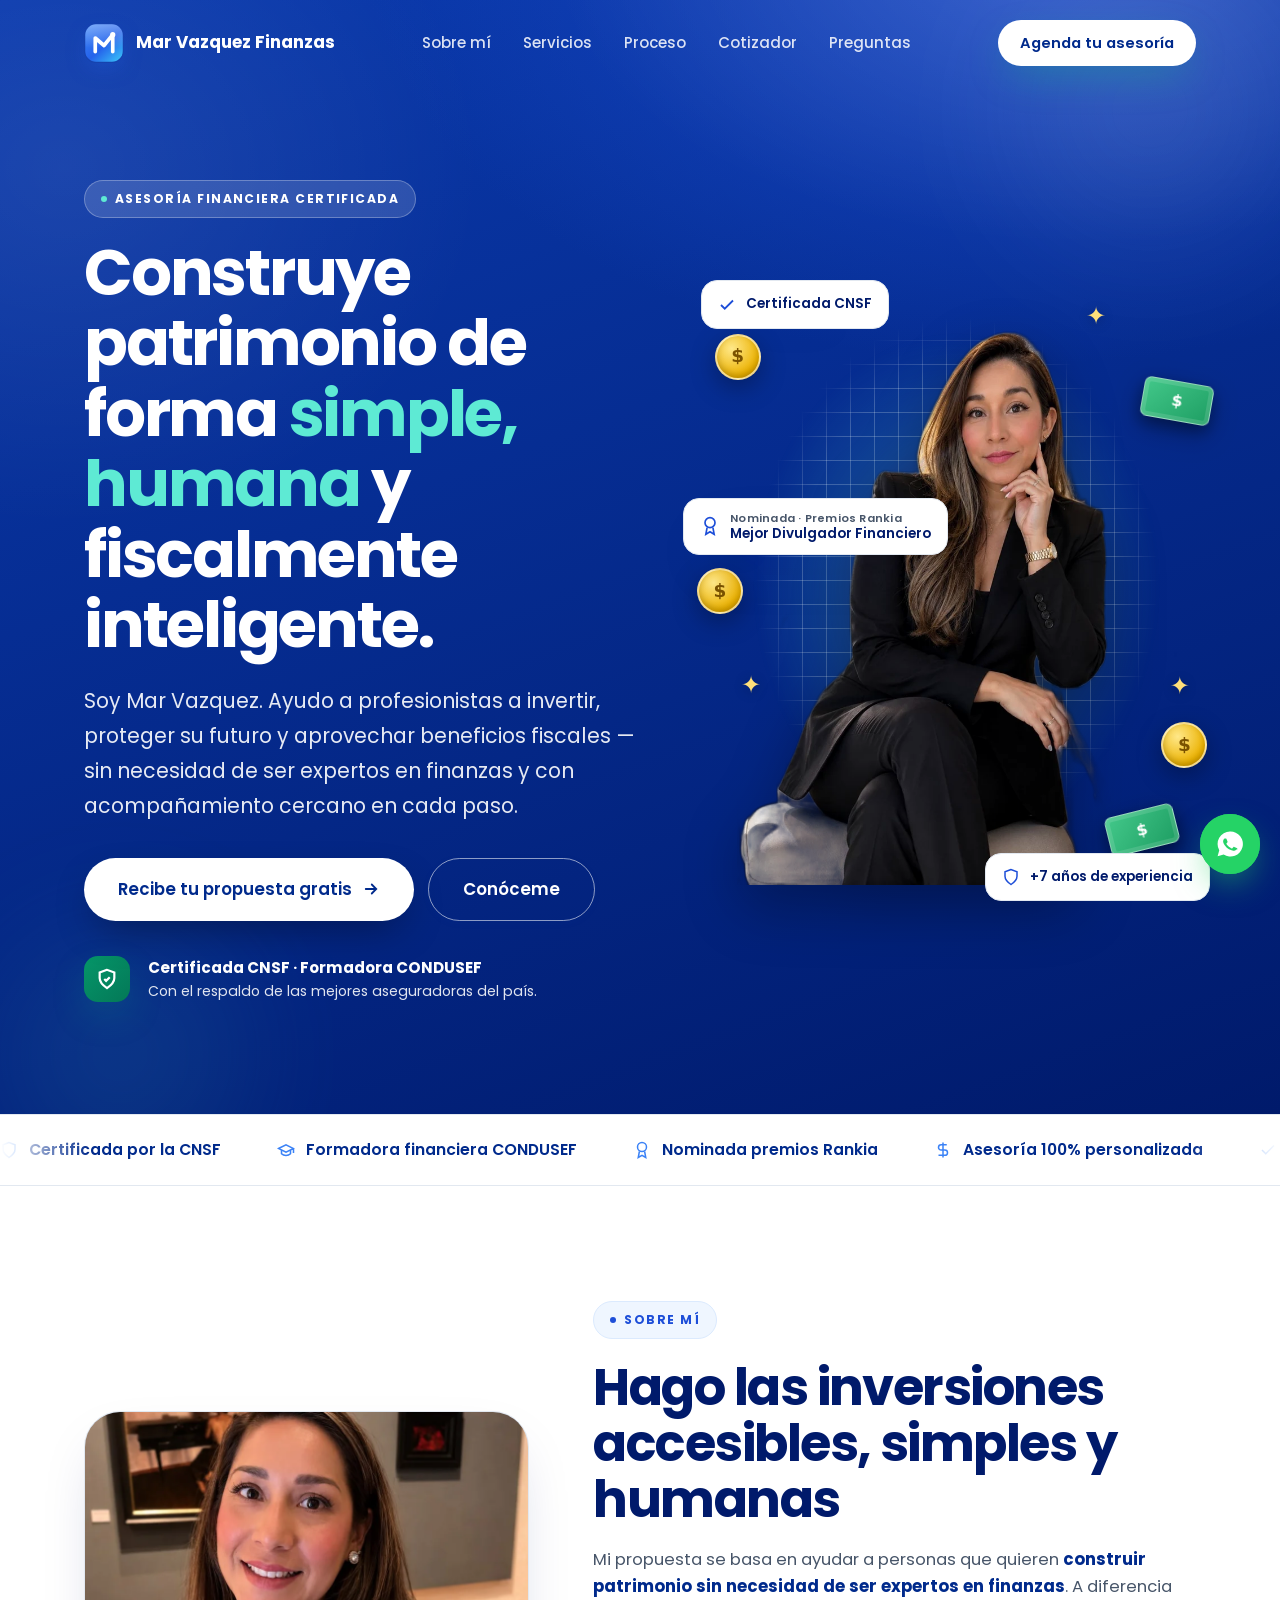
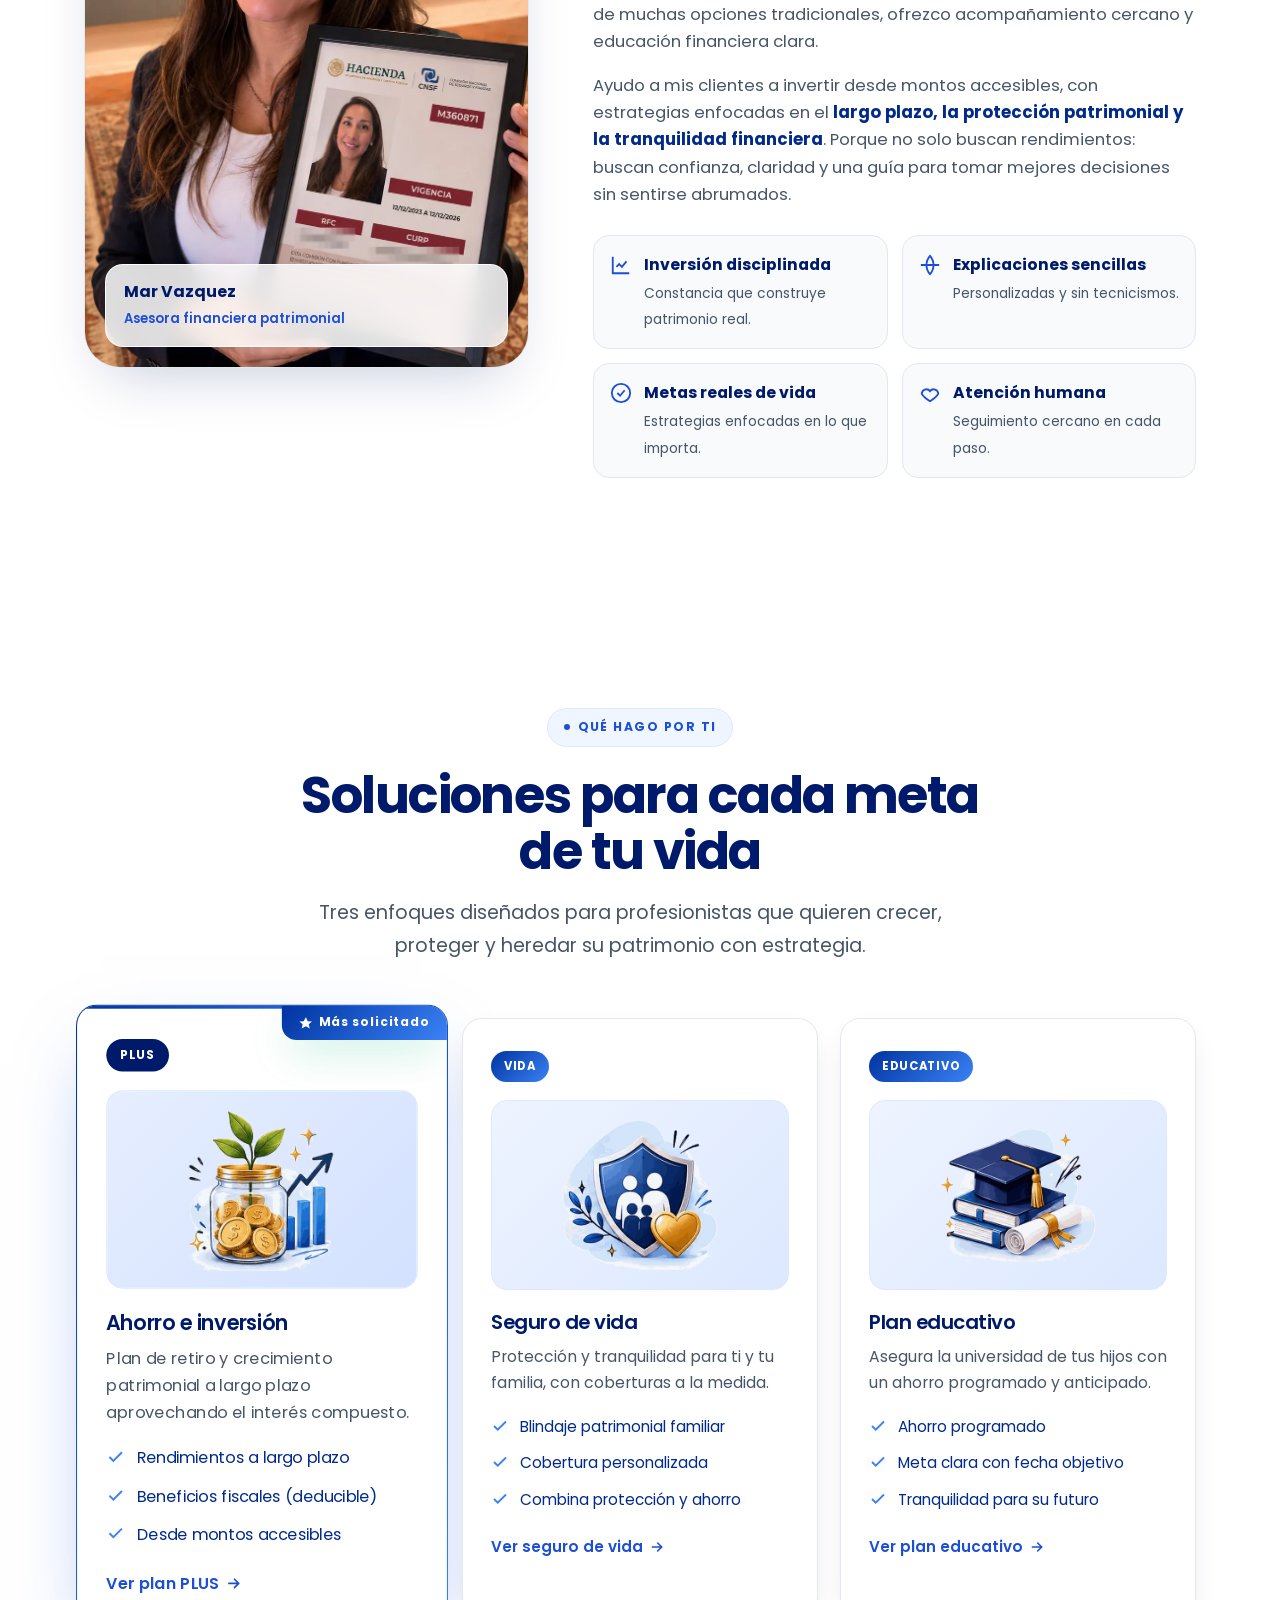
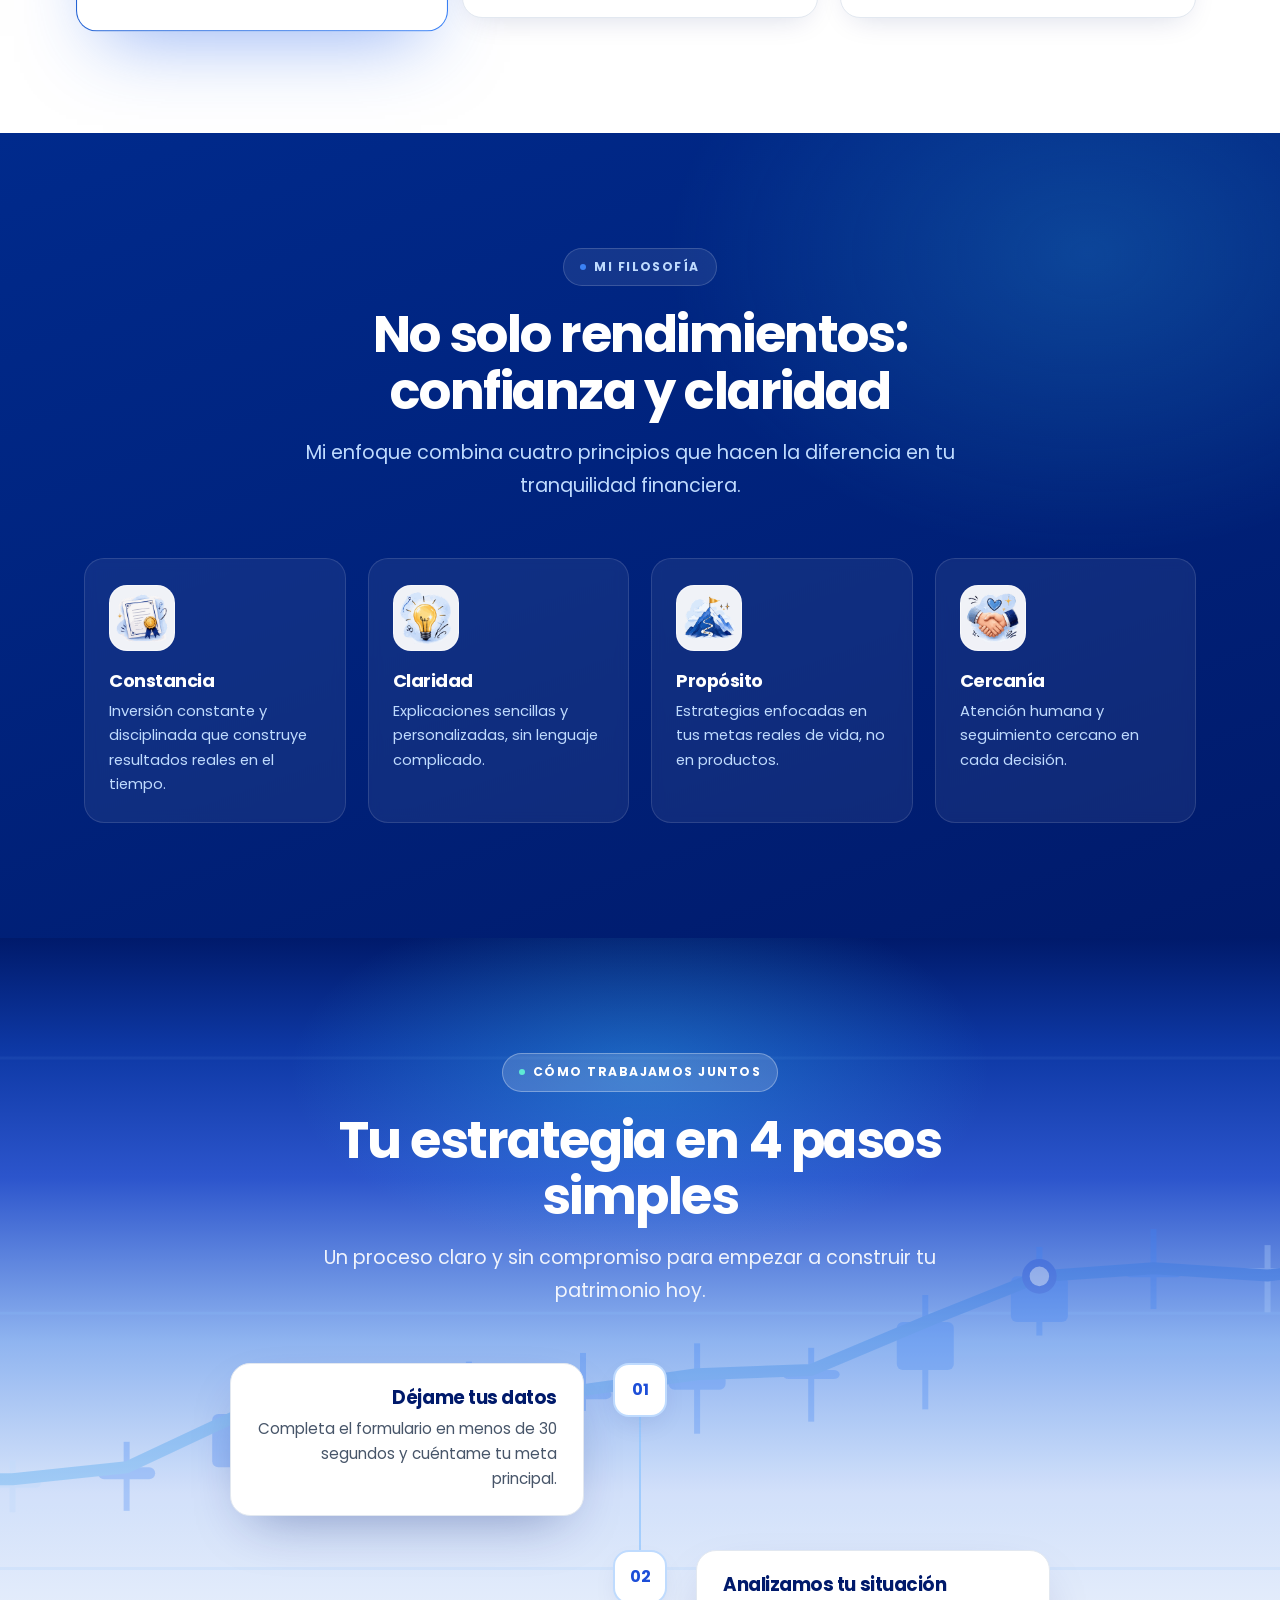
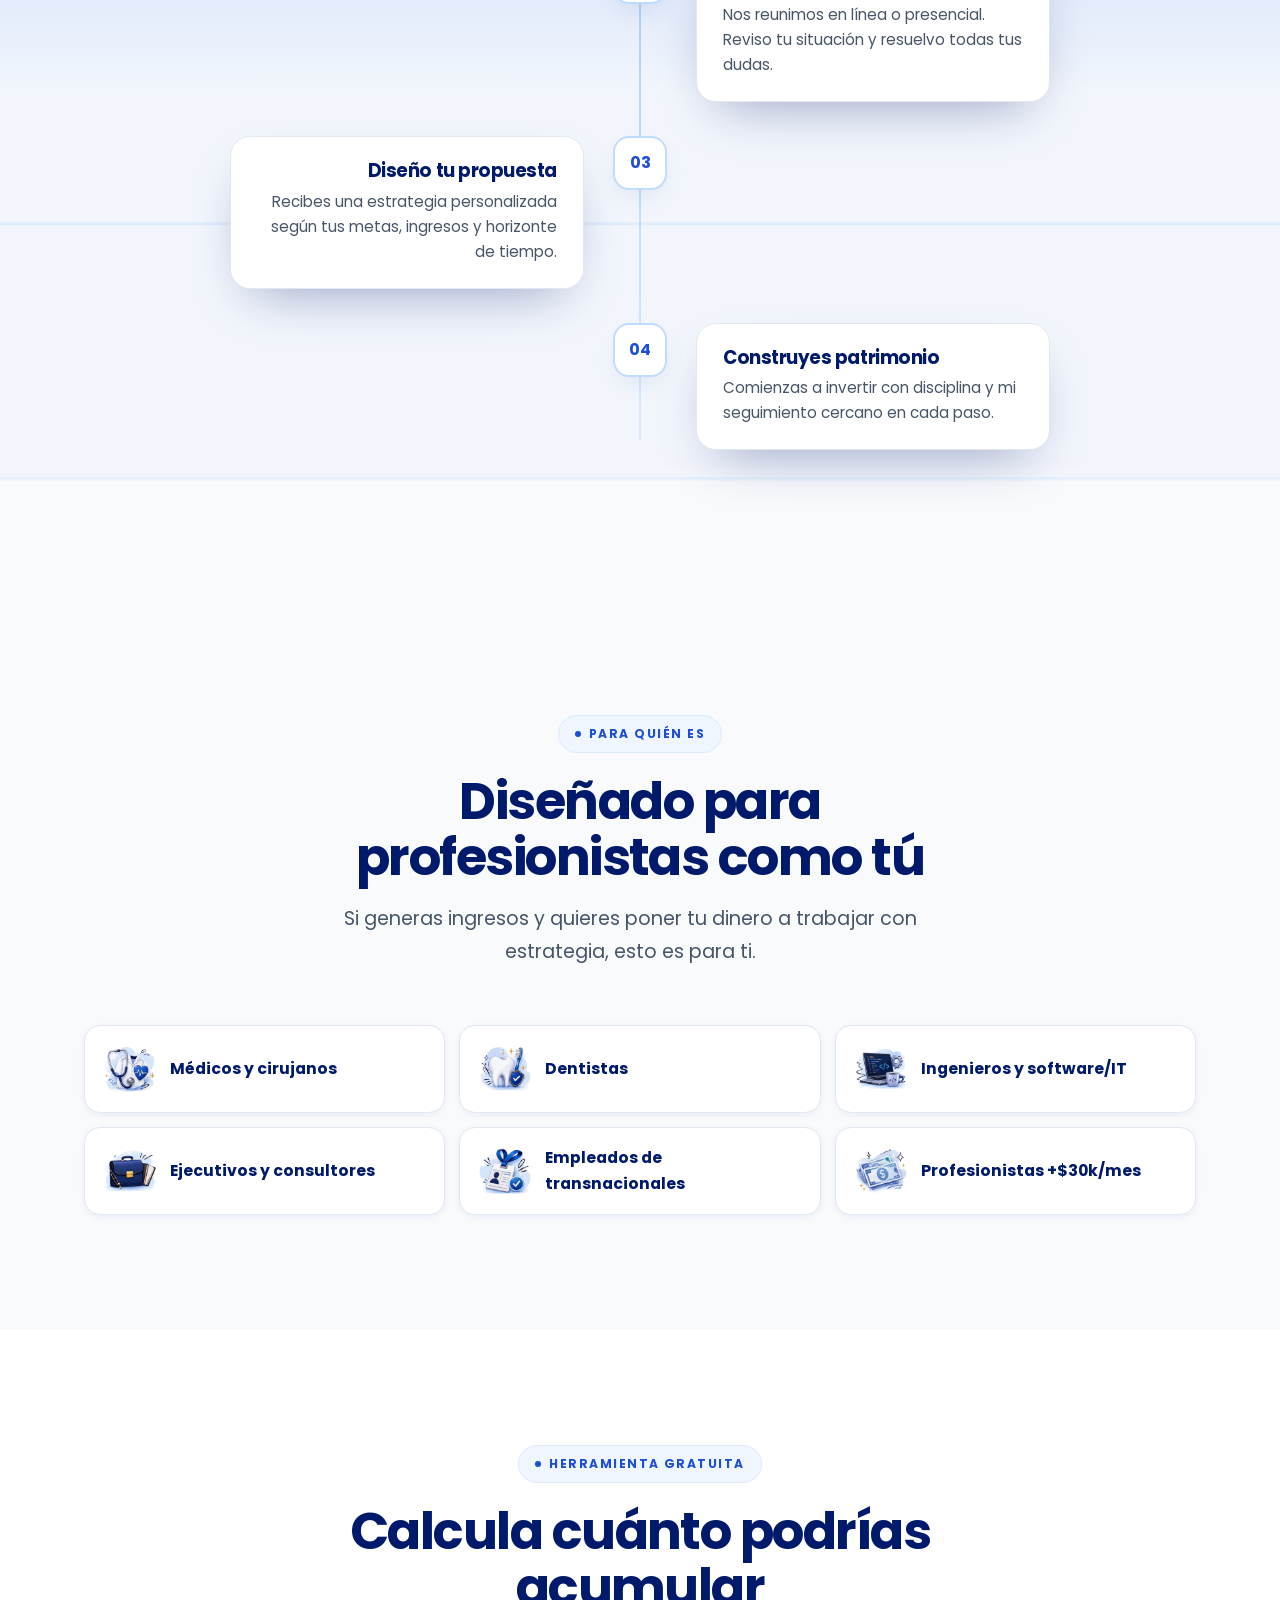
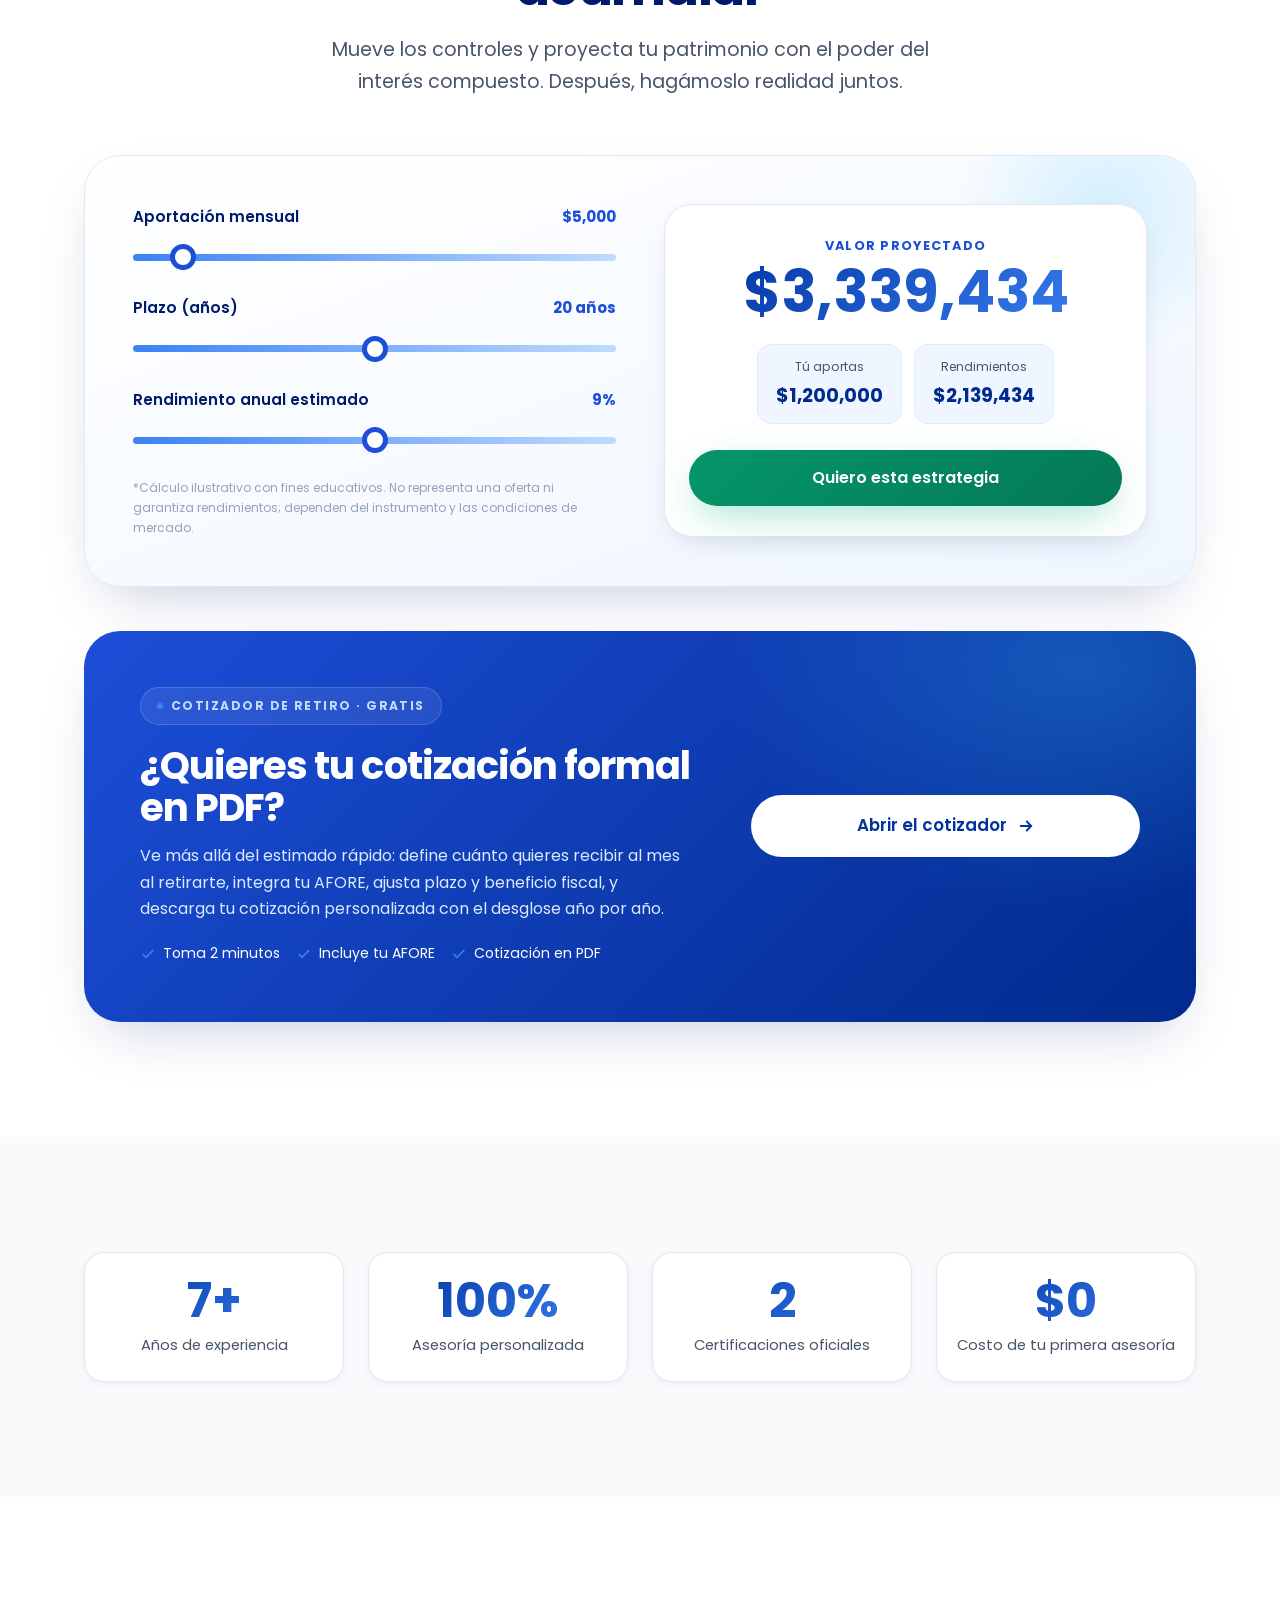
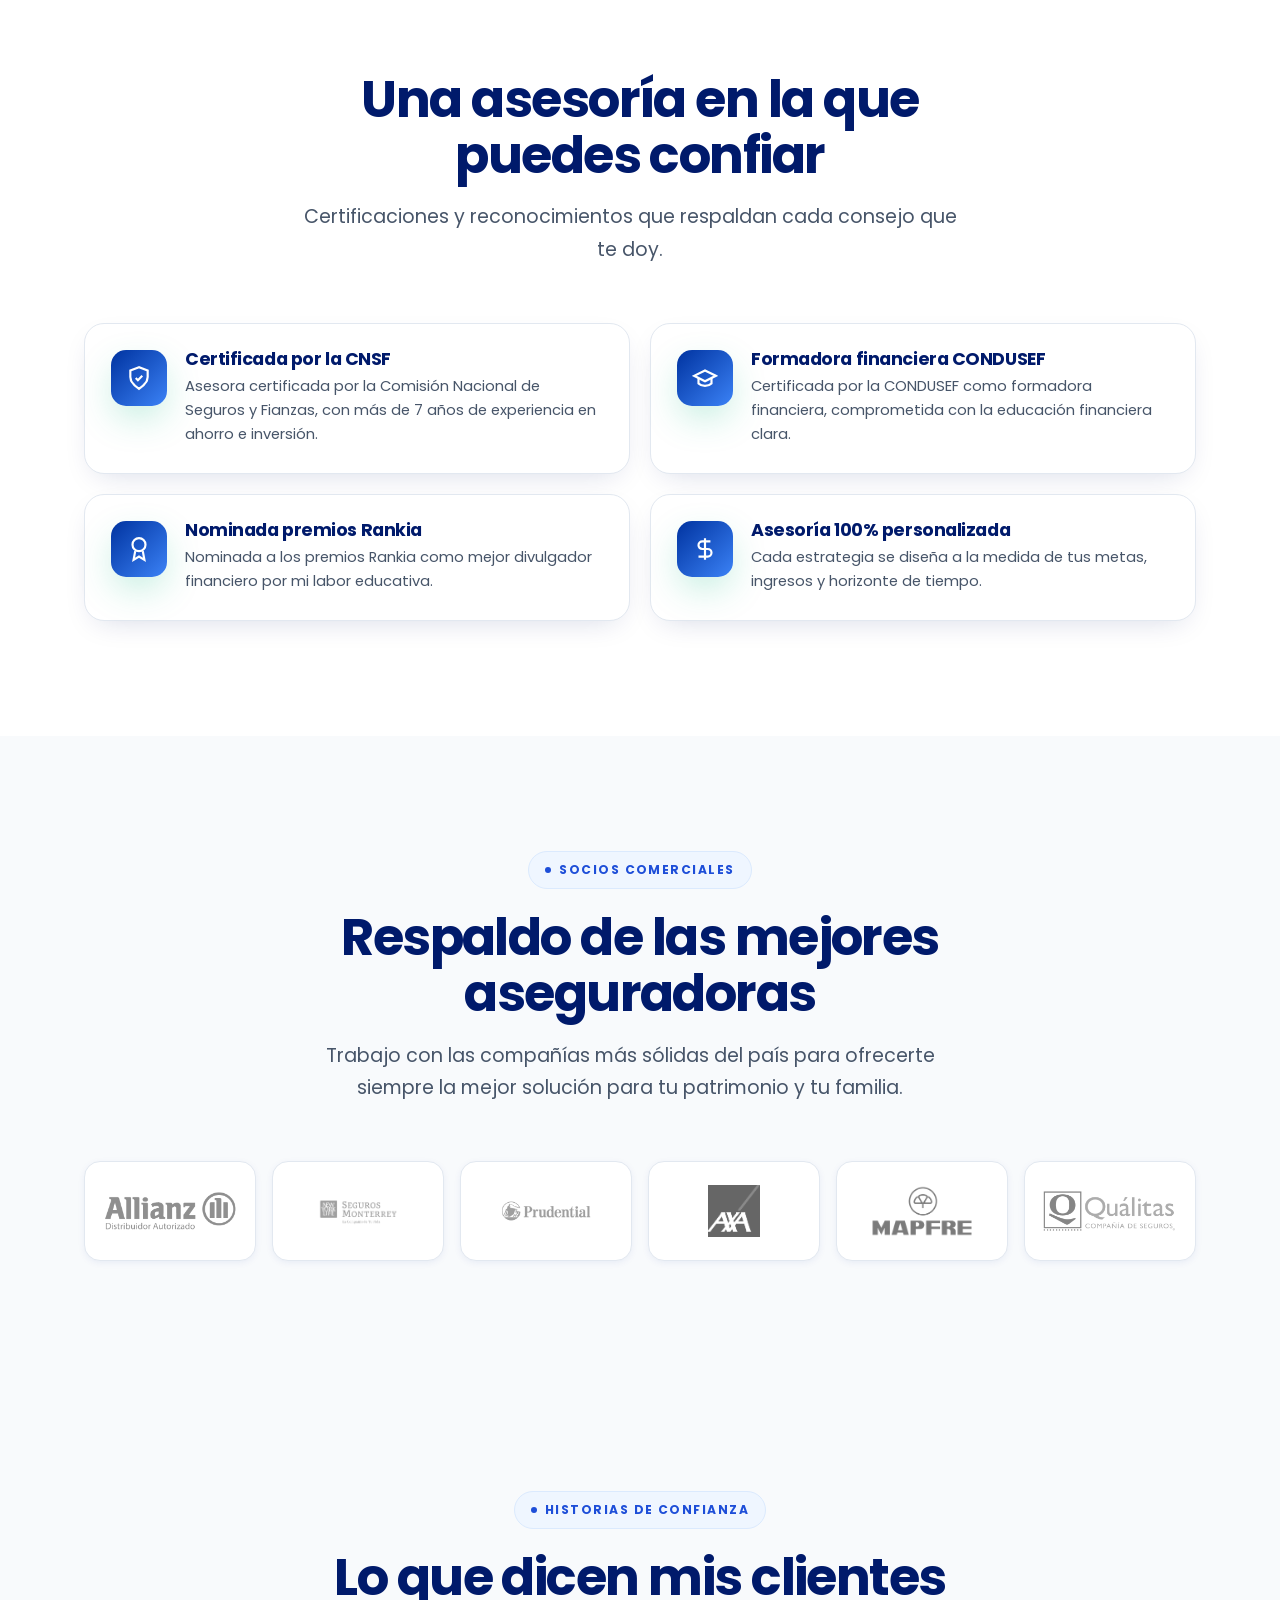
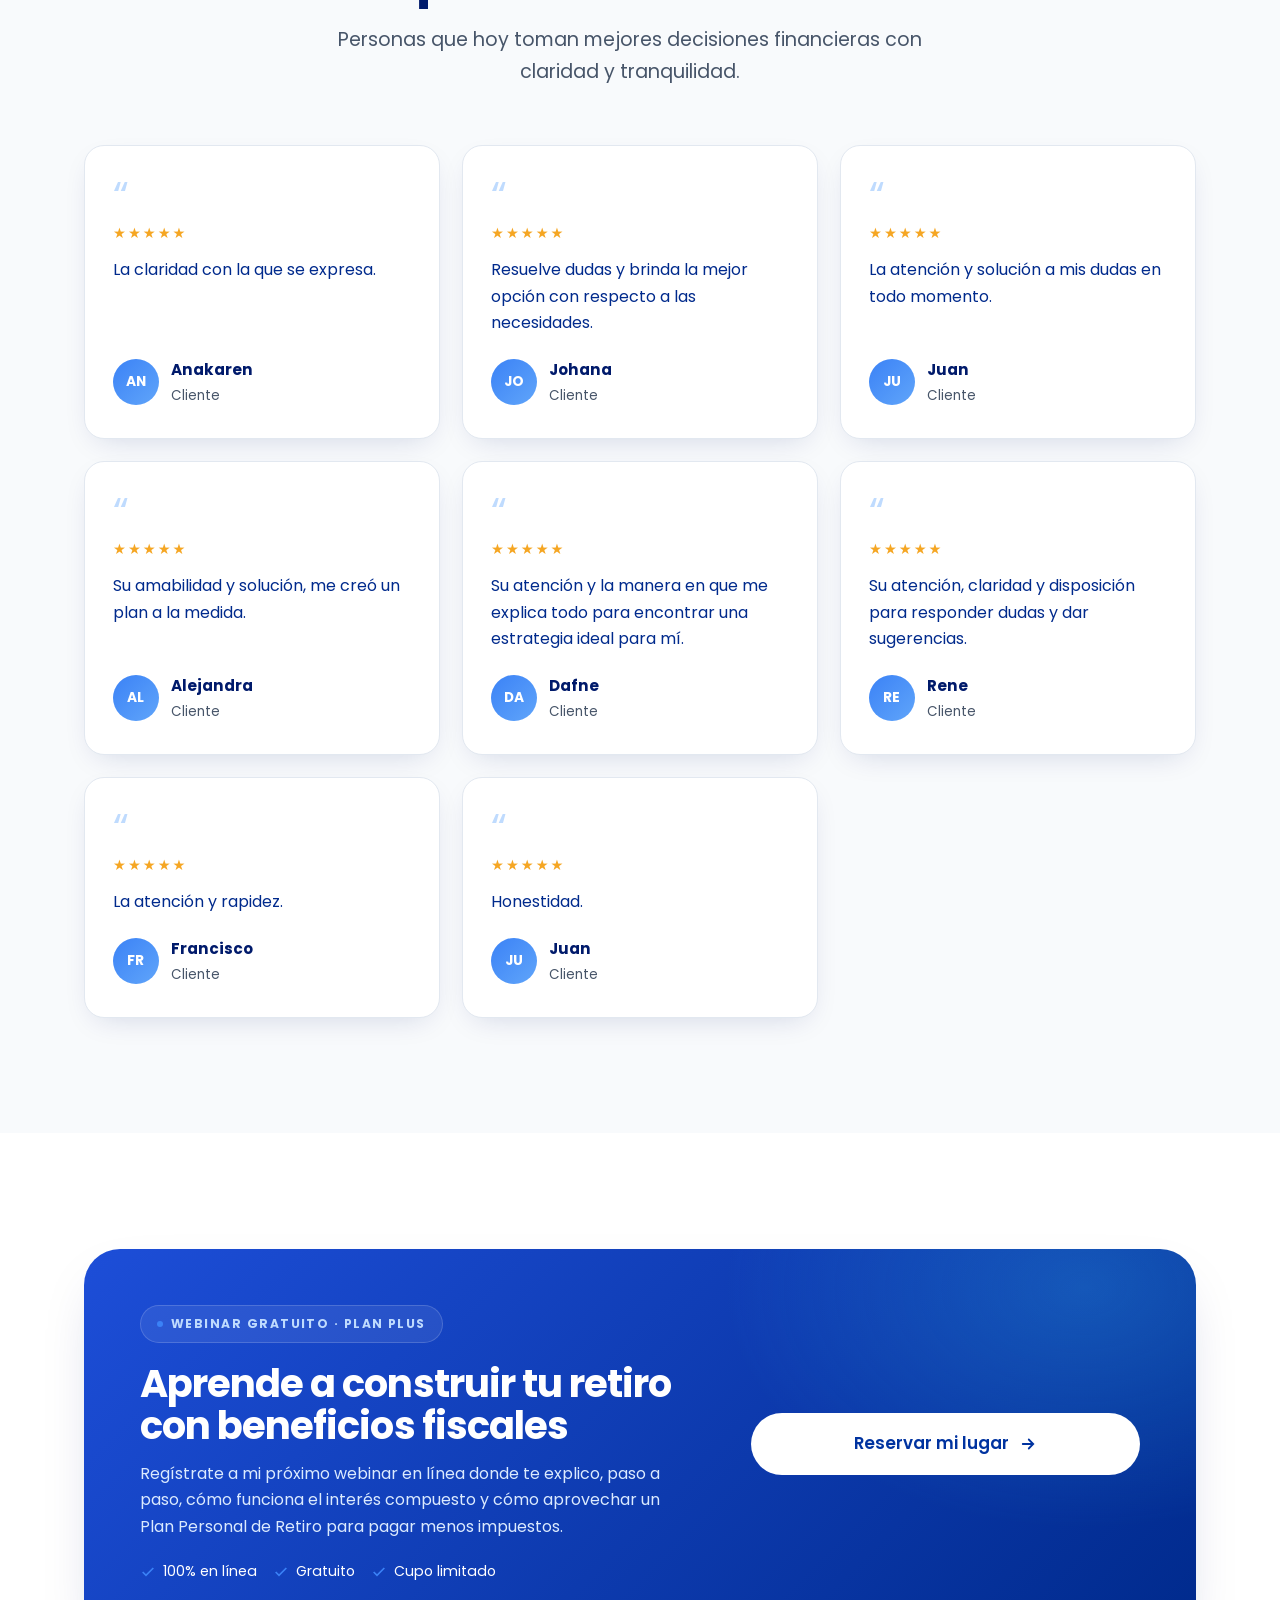
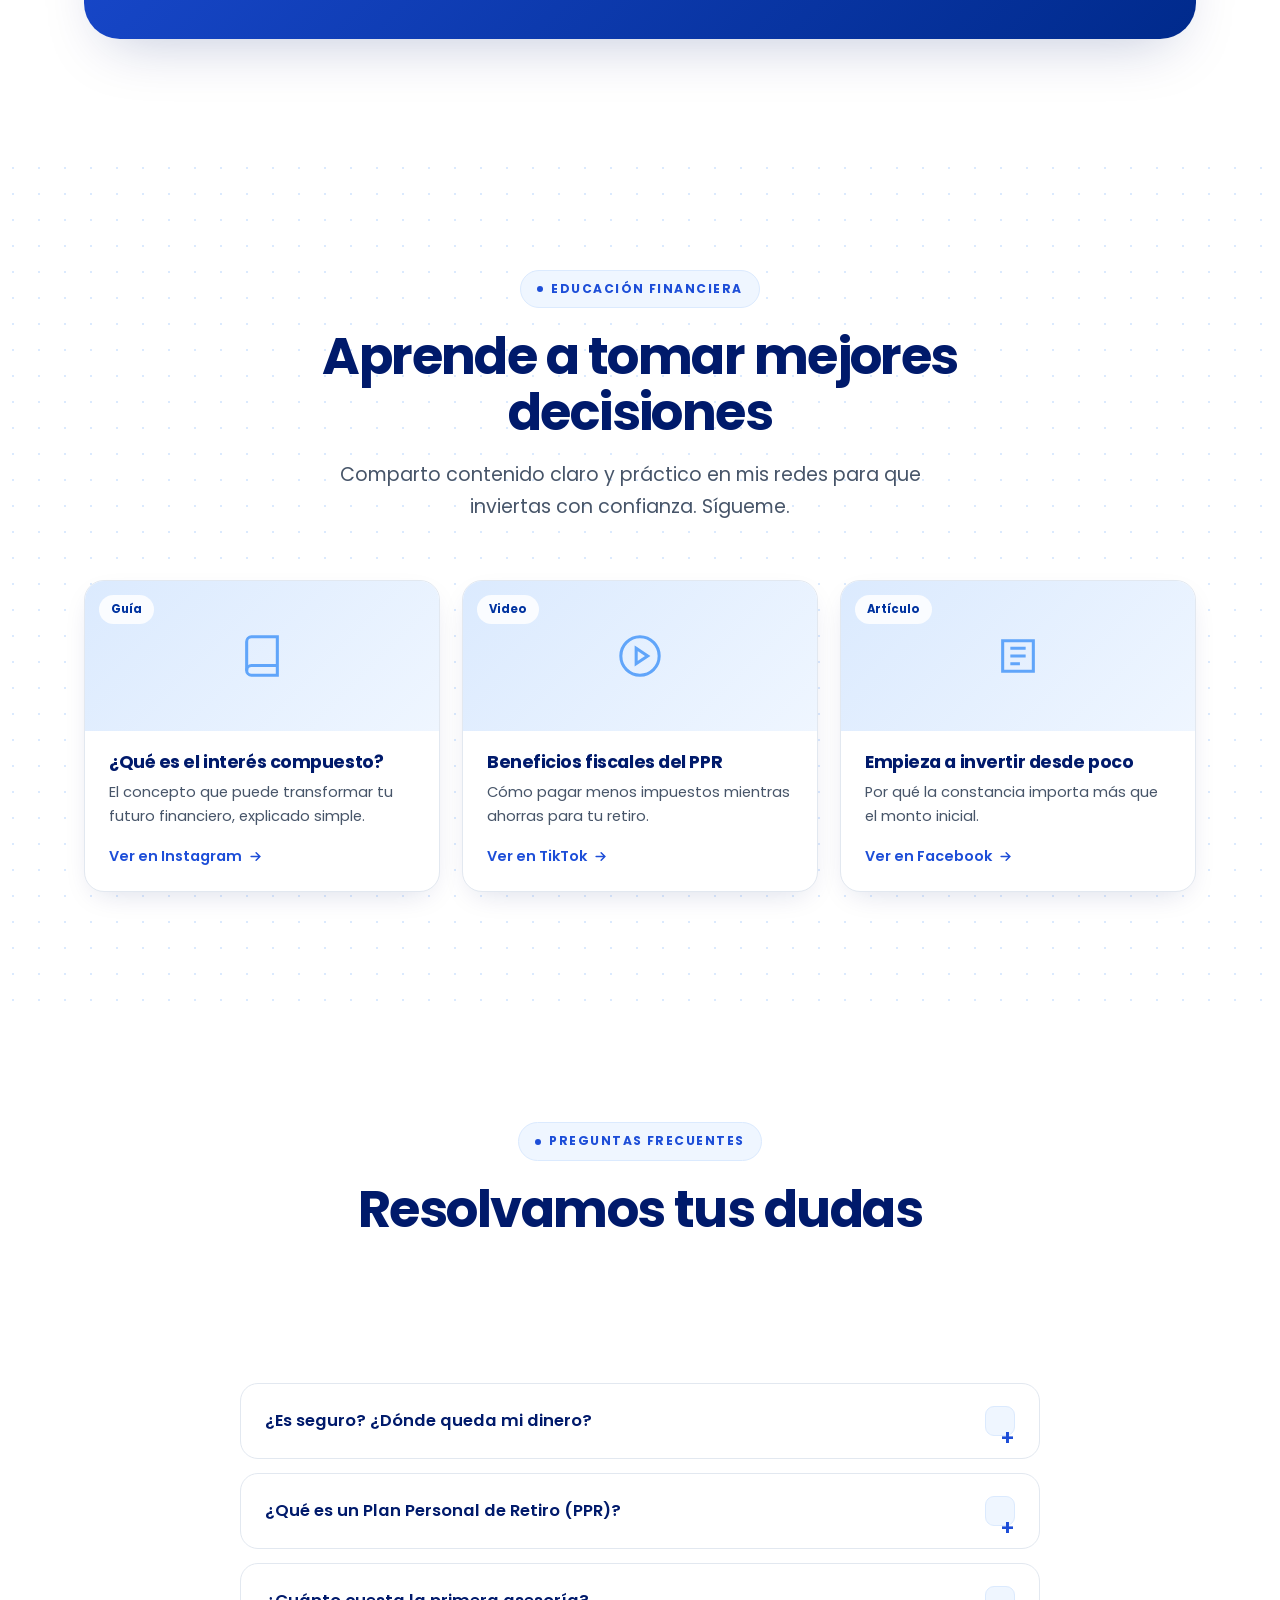
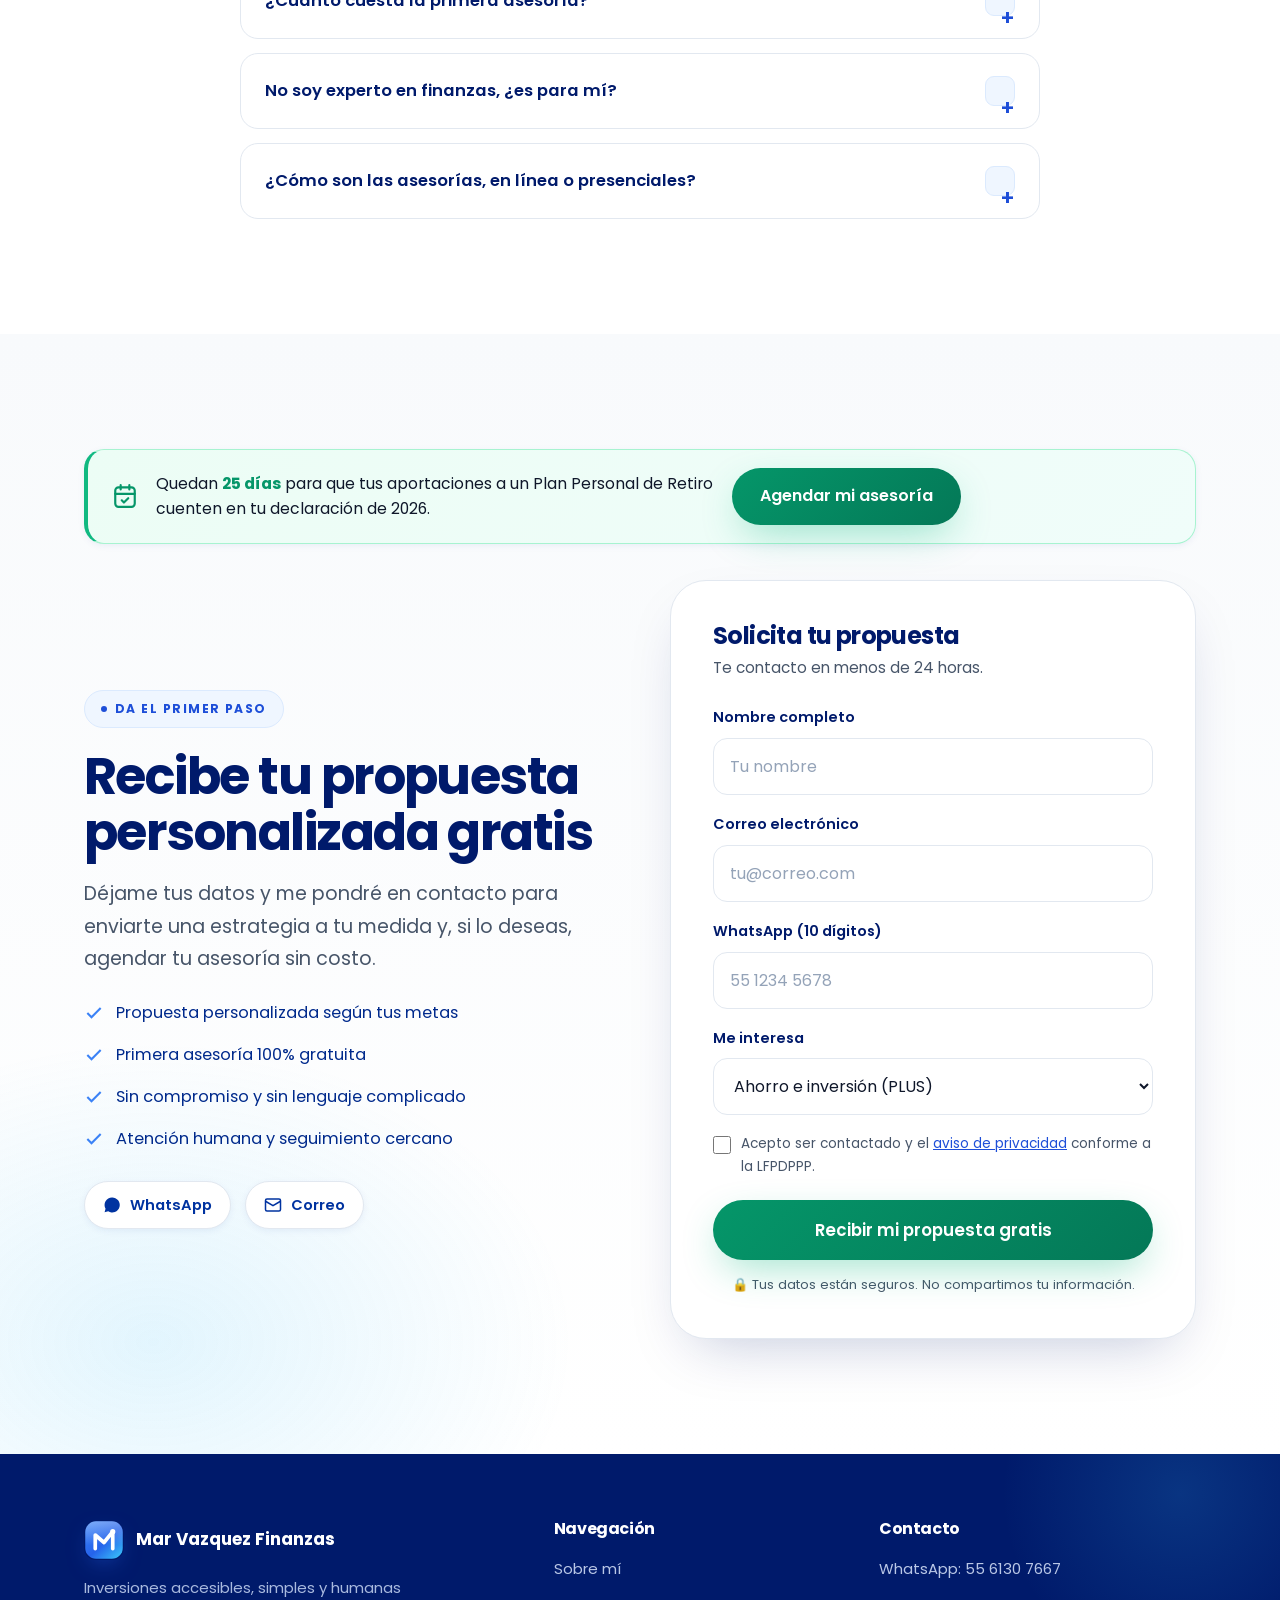
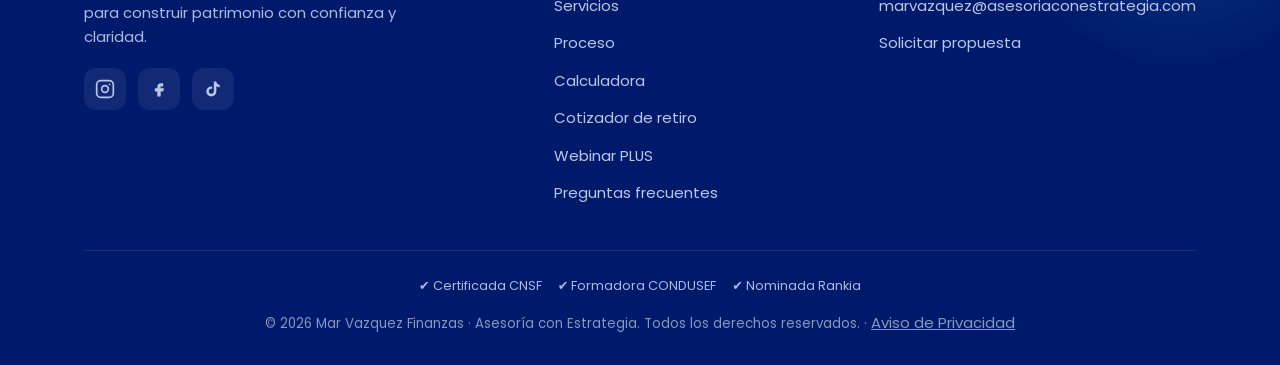
==== commit 0bee8022: "Add files via upload" ====
--- a/index.html
+++ b/index.html
@@ -112,6 +112,23 @@
  ]
 }
 </script>
+
+<!-- Meta Pixel -->
+<script>
+  !function(f,b,e,v,n,t,s)
+  {if(f.fbq)return;n=f.fbq=function(){n.callMethod?
+  n.callMethod.apply(n,arguments):n.queue.push(arguments)};
+  if(!f._fbq)f._fbq=n;n.push=n;n.loaded=!0;n.version='2.0';
+  n.queue=[];t=b.createElement(e);t.async=!0;
+  t.src=v;s=b.getElementsByTagName(e)[0];
+  s.parentNode.insertBefore(t,s)}(window, document,'script',
+  'https://connect.facebook.net/en_US/fbevents.js');
+  fbq('init', '25336372275973357');
+  fbq('track', 'PageView');
+</script>
+<noscript><img height="1" width="1" style="display:none" alt=""
+  src="https://www.facebook.com/tr?id=25336372275973357&ev=PageView&noscript=1" /></noscript>
+
 </head>
 <body class="has-hero">
 
@@ -123,7 +140,7 @@
       <a href="#sobre-mi">Sobre mí</a>
       <a href="#servicios">Servicios</a>
       <a href="#proceso">Proceso</a>
-      <a href="#calculadora">Calculadora</a>
+      <a href="calculadora.html">Cotizador</a>
       <a href="#faq">Preguntas</a>
     </nav>
     <a href="https://wa.me/525561307667?text=Hola%20Mar%2C%20me%20gustar%C3%ADa%20agendar%20una%20asesor%C3%ADa%20financiera" target="_blank" rel="noopener" class="btn btn-primary nav-cta"><span class="cta-full">Agenda tu asesoría</span><span class="cta-short">Agenda</span></a>
@@ -132,6 +149,10 @@
 
 <!-- ======================= HERO ======================= -->
 <section class="hero" id="top">
+  <!-- Fondo animado. Sin src: lo pone js/main.js sólo si la conexión aguanta,
+       para que no compita con el LCP del titular en 4G. -->
+  <video class="hero-video" data-bg-video="assets/hero-bg.mp4"
+         muted loop playsinline preload="none" aria-hidden="true" tabindex="-1"></video>
   <div class="hero-orb o1"></div>
   <div class="hero-orb o2"></div>
   <div class="wrap">
@@ -216,6 +237,9 @@
 
 <!-- ======================= SERVICIOS / QUÉ HAGO ======================= -->
 <section class="section-pad dotgrid" id="servicios">
+  <!-- Fondo animado, exclusivo de esta sección. Sin src: lo pone js/main.js. -->
+  <video class="section-video" data-bg-video="assets/servicios-bg.mp4"
+         muted loop playsinline preload="none" aria-hidden="true" tabindex="-1"></video>
   <div class="wrap">
     <div class="shead">
       <span class="eyebrow reveal"><span class="dot"></span> Qué hago por ti</span>
@@ -361,6 +385,26 @@
         <a href="#contacto" class="btn btn-primary btn-block">Quiero esta estrategia</a>
       </div>
     </div>
+
+    <!-- Puente al cotizador completo: esta calculadora es la versión rápida;
+         calculadora.html es la que entrega la cotización formal en PDF. -->
+    <div class="webinar reveal-scale" style="margin-top:44px">
+      <div>
+        <span class="eyebrow on-dark"><span class="dot"></span> Cotizador de retiro · Gratis</span>
+        <h2>¿Quieres tu cotización formal en PDF?</h2>
+        <p>Ve más allá del estimado rápido: define cuánto quieres recibir al mes al retirarte, integra tu AFORE, ajusta plazo y beneficio fiscal, y descarga tu cotización personalizada con el desglose año por año.</p>
+        <div class="wfeat">
+          <span><svg width="16" height="16" viewBox="0 0 24 24" fill="none" stroke="currentColor" stroke-width="2.5"><path d="M20 6 9 17l-5-5"/></svg> Toma 2 minutos</span>
+          <span><svg width="16" height="16" viewBox="0 0 24 24" fill="none" stroke="currentColor" stroke-width="2.5"><path d="M20 6 9 17l-5-5"/></svg> Incluye tu AFORE</span>
+          <span><svg width="16" height="16" viewBox="0 0 24 24" fill="none" stroke="currentColor" stroke-width="2.5"><path d="M20 6 9 17l-5-5"/></svg> Cotización en PDF</span>
+        </div>
+      </div>
+      <div class="wbtn">
+        <a href="calculadora.html" class="btn btn-white btn-block btn-lg">Abrir el cotizador
+          <svg width="18" height="18" viewBox="0 0 24 24" fill="none" stroke="currentColor" stroke-width="2.4" stroke-linecap="round"><path d="M5 12h14M13 6l6 6-6 6"/></svg>
+        </a>
+      </div>
+    </div>
   </div>
 </section>
 
@@ -413,19 +457,23 @@
 </section>
 
 <!-- ======================= TESTIMONIOS ======================= -->
-<section class="section-pad testi-sec">
+<section class="section-pad testi-sec" id="testimonios">
   <div class="wrap">
     <div class="shead">
       <span class="eyebrow reveal"><span class="dot"></span> Historias de confianza</span>
       <h2 class="title reveal d1">Lo que dicen mis clientes</h2>
       <p class="lead reveal d2">Personas que hoy toman mejores decisiones financieras con claridad y tranquilidad.</p>
     </div>
-    <div class="grid cols-3">
-      <div class="testi reveal"><span class="badge">Ejemplo</span><div class="quote">"</div><div class="stars">★★★★★</div><p class="t">Empecé sin saber nada de inversiones y hoy tengo una estrategia clara para mi retiro. Todo explicado en palabras que entiendo.</p><div class="who"><div class="av"></div><div><b>Nombre del cliente</b><span>Ciudad de México</span></div></div></div>
-      <div class="testi reveal d1"><span class="badge">Ejemplo</span><div class="quote">"</div><div class="stars">★★★★★</div><p class="t">Lo que más valoro es el acompañamiento. No me vendió un producto, me ayudó a construir un plan a mi medida.</p><div class="who"><div class="av"></div><div><b>Nombre del cliente</b><span>Monterrey</span></div></div></div>
-      <div class="testi reveal d2"><span class="badge">Ejemplo</span><div class="quote">"</div><div class="stars">★★★★★</div><p class="t">Descubrí que podía deducir impuestos mientras ahorraba para mi futuro. Ojalá lo hubiera empezado antes.</p><div class="who"><div class="av"></div><div><b>Nombre del cliente</b><span>Guadalajara</span></div></div></div>
-    </div>
-    <p class="center" style="font-size:.82rem;color:var(--slate);margin-top:26px">Testimonios de ejemplo — se reemplazarán por testimonios reales aprobados por el cliente.</p>
+    <div class="grid cols-3 testi-grid">
+      <div class="testi reveal"><div class="quote" aria-hidden="true">“</div><div class="stars" aria-label="5 de 5 estrellas">★★★★★</div><p class="t">La claridad con la que se expresa.</p><div class="who"><div class="av" aria-hidden="true">AN</div><div><b>Anakaren</b><span>Cliente</span></div></div></div>
+      <div class="testi reveal d1"><div class="quote" aria-hidden="true">“</div><div class="stars" aria-label="5 de 5 estrellas">★★★★★</div><p class="t">Resuelve dudas y brinda la mejor opción con respecto a las necesidades.</p><div class="who"><div class="av" aria-hidden="true">JO</div><div><b>Johana</b><span>Cliente</span></div></div></div>
+      <div class="testi reveal d2"><div class="quote" aria-hidden="true">“</div><div class="stars" aria-label="5 de 5 estrellas">★★★★★</div><p class="t">La atención y solución a mis dudas en todo momento.</p><div class="who"><div class="av" aria-hidden="true">JU</div><div><b>Juan</b><span>Cliente</span></div></div></div>
+      <div class="testi reveal"><div class="quote" aria-hidden="true">“</div><div class="stars" aria-label="5 de 5 estrellas">★★★★★</div><p class="t">Su amabilidad y solución, me creó un plan a la medida.</p><div class="who"><div class="av" aria-hidden="true">AL</div><div><b>Alejandra</b><span>Cliente</span></div></div></div>
+      <div class="testi reveal d1"><div class="quote" aria-hidden="true">“</div><div class="stars" aria-label="5 de 5 estrellas">★★★★★</div><p class="t">Su atención y la manera en que me explica todo para encontrar una estrategia ideal para mí.</p><div class="who"><div class="av" aria-hidden="true">DA</div><div><b>Dafne</b><span>Cliente</span></div></div></div>
+      <div class="testi reveal d2"><div class="quote" aria-hidden="true">“</div><div class="stars" aria-label="5 de 5 estrellas">★★★★★</div><p class="t">Su atención, claridad y disposición para responder dudas y dar sugerencias.</p><div class="who"><div class="av" aria-hidden="true">RE</div><div><b>Rene</b><span>Cliente</span></div></div></div>
+      <div class="testi reveal"><div class="quote" aria-hidden="true">“</div><div class="stars" aria-label="5 de 5 estrellas">★★★★★</div><p class="t">La atención y rapidez.</p><div class="who"><div class="av" aria-hidden="true">FR</div><div><b>Francisco</b><span>Cliente</span></div></div></div>
+      <div class="testi reveal d1"><div class="quote" aria-hidden="true">“</div><div class="stars" aria-label="5 de 5 estrellas">★★★★★</div><p class="t">Honestidad.</p><div class="who"><div class="av" aria-hidden="true">JU</div><div><b>Juan</b><span>Cliente</span></div></div></div>
+    </div>
   </div>
 </section>
 
@@ -596,6 +644,7 @@
           <li><a href="#servicios">Servicios</a></li>
           <li><a href="#proceso">Proceso</a></li>
           <li><a href="#calculadora">Calculadora</a></li>
+          <li><a href="calculadora.html">Cotizador de retiro</a></li>
           <li><a href="#webinar">Webinar PLUS</a></li>
           <li><a href="#faq">Preguntas frecuentes</a></li>
         </ul>
--- a/css/styles.css
+++ b/css/styles.css
@@ -95,6 +95,78 @@
 .dotgrid{
   background-image:radial-gradient(var(--blue-100) 1px,transparent 1px);
   background-size:26px 26px;
+}
+
+/* ============ FONDO DE VIDEO · SOLO "Qué hago por ti" ============
+   Todo va con scope de id a propósito: .dotgrid la usan dos secciones y este
+   video debe vivir únicamente en #servicios. El id (100) gana a .dotgrid (10),
+   así que aquí se apaga la trama de puntos y el video ocupa su lugar. */
+#servicios{
+  position:relative;overflow:hidden;background-image:none;background-color:var(--white);
+
+  /* Dónde vive el recuadro DENTRO del clip, medido sobre los 3852×2152 del
+     archivo: borde izq. 444px, borde sup. 372px, 954×1467 de tamaño. Son
+     fracciones del video, no de la sección — por eso van sin unidad. */
+  --frame-x:.1153;
+  --frame-y:.1729;
+  --frame-w:.2477;
+  --frame-h:.6817;
+
+  /* Dónde queremos que caiga: sobre la tarjeta PLUS, con un poco de aire.
+     El ancho de la tarjeta en % de la sección cambia con el viewport (la
+     sección es full-bleed y .wrap está topado a --maxw), así que la caja
+     objetivo se reconstruye con la misma geometría del grid en vez de con
+     porcentajes fijos. Vertical sí va en %: ahí el alto sí es estable. */
+  --wrap-w:min(var(--maxw),100%);
+  --col-w:calc((var(--wrap-w) - 48px - 44px) / 3); /* 48px padding, 2 gaps de 22 */
+  --card-x:calc((100% - var(--wrap-w)) / 2 + 24px);
+  --card-air:26px;                                  /* aire entre marco y tarjeta */
+
+  /* La destacada va con scale(1.045), así que crece .0225 por lado. */
+  --target-x:calc(var(--card-x) - var(--col-w) * .0225 - var(--card-air));
+  --target-w:calc(var(--col-w) * 1.045 + var(--card-air) * 2);
+  --target-y:33.9%;
+  --target-h:59.1%;
+}
+/* Para enmarcar la tarjeta del centro en vez de la destacada:
+   --target-x:calc(var(--card-x) + var(--col-w) + 22px - var(--card-air));
+   --target-w:calc(var(--col-w) + var(--card-air) * 2); */
+#servicios .section-video{
+  position:absolute;inset:0;width:100%;height:100%;
+  object-fit:cover;z-index:0;pointer-events:none;border:0;
+  /* Móvil y tablet: el recuadro del clip (24%/51% de su propio ancho y alto)
+     se alinea con el centro de la sección. Las tarjetas van apiladas, así que
+     no hay una a la que enmarcar: sólo se centra. */
+  object-position:24% 51%;
+  opacity:0;transition:opacity .9s ease;
+}
+/* Desde 980px las tarjetas van en 3 columnas y el recuadro sí puede enmarcar
+   una. Escalamos y desplazamos el clip para que su recuadro caiga justo sobre
+   la tarjeta destacada: ancho = objetivo ÷ fracción que ocupa dentro del video,
+   y el origen se corre hacia atrás por el margen que el recuadro trae. */
+@media(min-width:980px){
+  #servicios .section-video{
+    inset:auto;
+    width:calc(var(--target-w) / var(--frame-w));
+    height:calc(var(--target-h) / var(--frame-h));
+    left:calc(var(--target-x) - (var(--target-w) / var(--frame-w)) * var(--frame-x));
+    top:calc(var(--target-y) - (var(--target-h) / var(--frame-h)) * var(--frame-y));
+    object-fit:fill;
+    object-position:50% 50%;
+  }
+}
+#servicios .section-video.ready{opacity:1}
+/* Velo: el clip es claro, así que basta un lavado suave para que el titular
+   y el texto secundario mantengan contraste AA sobre las zonas doradas. */
+#servicios::after{
+  content:"";position:absolute;inset:0;z-index:1;pointer-events:none;
+  background:linear-gradient(180deg,rgba(255,255,255,.78),rgba(255,255,255,.62) 45%,rgba(255,255,255,.85));
+}
+#servicios .wrap{position:relative;z-index:2}
+/* Sin movimiento: se cae el video y vuelve la trama de puntos original. */
+@media(prefers-reduced-motion:reduce){
+  #servicios .section-video,#servicios::after{display:none}
+  #servicios{background-image:radial-gradient(var(--blue-100) 1px,transparent 1px);background-size:26px 26px}
 }
 
 /* ============ BUTTONS ============ */
@@ -439,13 +511,16 @@
 
 /* ============ TESTIMONIOS ============ */
 .testi-sec{background:var(--bg)}
-.testi{background:#fff;border:1px solid var(--line);border-radius:var(--radius);padding:30px 28px;position:relative;box-shadow:var(--shadow-sm);transition:transform .3s,box-shadow .3s}
+.testi{background:#fff;border:1px solid var(--line);border-radius:var(--radius);padding:30px 28px;position:relative;box-shadow:var(--shadow-sm);transition:transform .3s,box-shadow .3s;display:flex;flex-direction:column}
 .testi:hover{transform:translateY(-6px);box-shadow:var(--shadow-md)}
 .testi .quote{font-family:'Poppins';font-size:2.6rem;line-height:1;color:var(--blue-200);margin-bottom:4px}
-.testi .badge{position:absolute;top:20px;right:20px;font-size:.66rem;font-weight:700;color:#9a7400;background:#FFF6DC;padding:4px 10px;border-radius:100px}
 .testi p.t{font-size:1rem;color:var(--blue-800);margin-bottom:20px}
-.testi .who{display:flex;align-items:center;gap:12px}
-.testi .av{width:46px;height:46px;border-radius:50%;background:var(--grad-soft);flex:none}
+/* .who se ancla abajo para que las fichas de una misma fila alineen su pie */
+.testi .who{display:flex;align-items:center;gap:12px;margin-top:auto}
+.testi .av{
+  width:46px;height:46px;border-radius:50%;background:var(--grad-soft);flex:none;
+  display:grid;place-items:center;color:#fff;font-weight:700;font-size:.86rem;letter-spacing:.03em;
+}
 .testi .who b{display:block;color:var(--blue-900);font-size:.95rem}
 .testi .who span{color:var(--slate);font-size:.84rem}
 .testi .stars{margin-bottom:12px}
@@ -748,8 +823,20 @@
   color:#fff;background-color:#0033A0;
   background-image:radial-gradient(1100px 700px at 80% -5%,#1747C4,transparent 60%),linear-gradient(160deg,#0A3AAE,#001A6B);
 }
+/* Video de fondo del hero. Va al fondo de todo: por encima del degradado de
+   marca, por debajo del velo, de la foto de Mar y del texto. Nace en opacity 0
+   y entra cuando el video puede reproducirse, para que nunca haya un salto
+   negro ni se retrase el pintado del titular. */
+.hero-video{
+  position:absolute;inset:0;width:100%;height:100%;
+  object-fit:cover;z-index:0;pointer-events:none;border:0;
+  opacity:0;transition:opacity .9s ease;
+}
+.hero-video.ready{opacity:.5}
+@media(prefers-reduced-motion:reduce){ .hero-video{display:none} }
+
 .hero::before,.vsl-hero::before{
-  content:"";position:absolute;inset:0;z-index:0;pointer-events:none;
+  content:"";position:absolute;inset:0;z-index:1;pointer-events:none;
   background:
     radial-gradient(900px 500px at 85% -5%,rgba(255,255,255,.16),transparent 60%),
     radial-gradient(700px 600px at 5% 15%,rgba(255,255,255,.08),transparent 60%);
